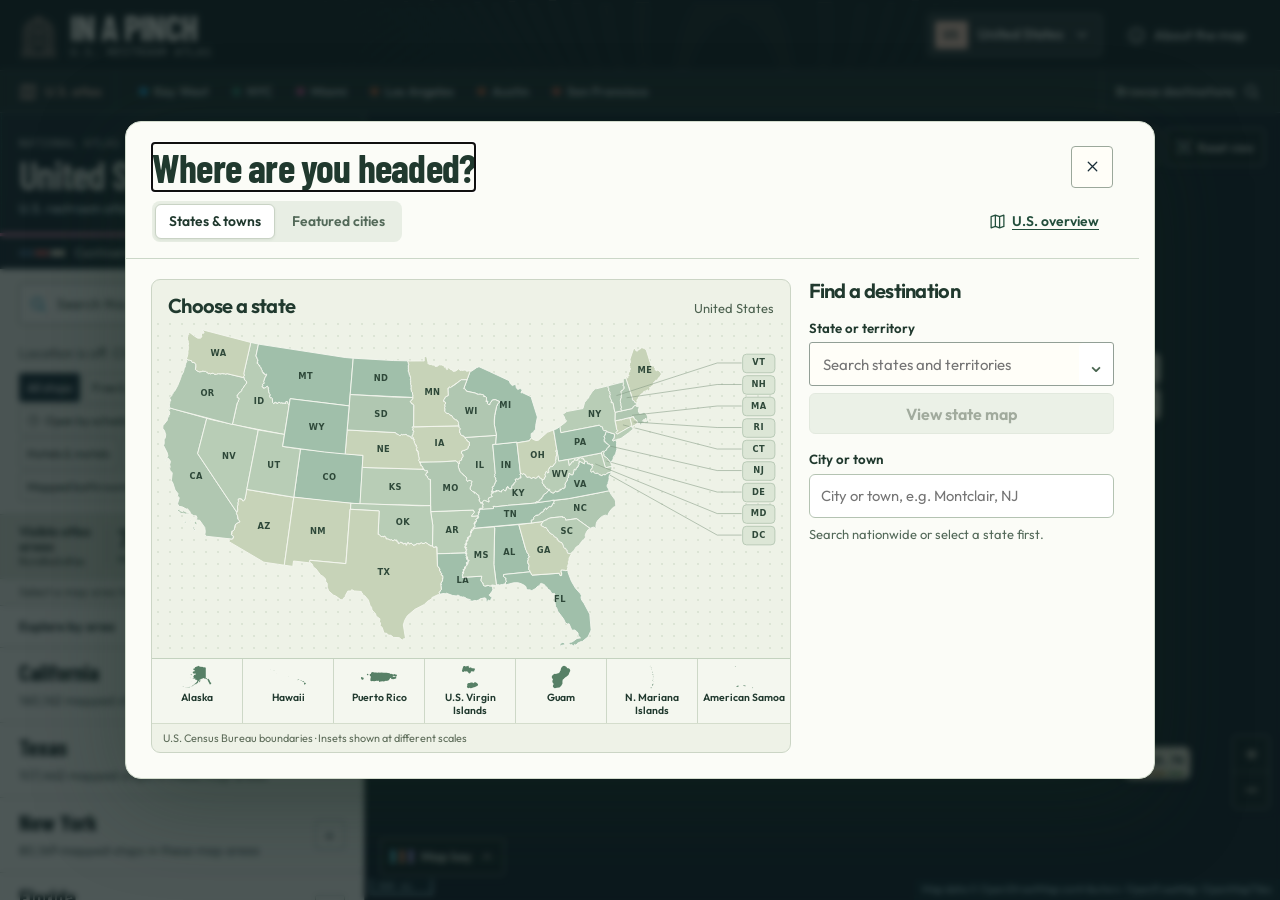
==== index.html @ 6b4fdc64 "ul" ====
<!doctype html>
<html lang="en">
<head>
  <meta charset="UTF-8">
  <meta name="viewport" content="width=device-width, initial-scale=1, viewport-fit=cover">
  <meta name="theme-color" content="#133f40">
  <meta name="description" content="Find restrooms, hotels, restaurants, bars, gas stations and travel-center showers across the U.S. Explore by location, city or state and check access before you go.">
  <title>IN A PINCH V5 · U.S. Restroom Atlas</title>
  <link rel="icon" href="data:image/svg+xml,%3Csvg xmlns='http://www.w3.org/2000/svg' viewBox='0 0 64 64'%3E%3Crect width='64' height='64' rx='18' fill='%23f45d48'/%3E%3Cpath d='M32 10a16 16 0 0 0-16 16c0 12 16 28 16 28s16-16 16-28a16 16 0 0 0-16-16Z' fill='white'/%3E%3Ccircle cx='32' cy='26' r='6' fill='%23f45d48'/%3E%3C/svg%3E">
  <link rel="preconnect" href="https://fonts.googleapis.com">
  <link rel="preconnect" href="https://fonts.gstatic.com" crossorigin>
  <link href="https://fonts.googleapis.com/css2?family=Barlow+Condensed:wght@400;500;600;700&family=Outfit:wght@400;500;600;700&family=Poiret+One&display=swap" rel="stylesheet">
  <link rel="stylesheet" href="assets/maplibre-gl.css">
  <link rel="stylesheet" href="assets/leaflet.css">
  <link rel="stylesheet" href="assets/MarkerCluster.css">
  <link rel="stylesheet" href="styles.css">
  <link rel="stylesheet" href="map-theme.css">
  <link rel="stylesheet" href="tropic-theme.css">
  <link rel="stylesheet" href="ocean.css">
  <link rel="stylesheet" href="city-theme.css">
  <link rel="stylesheet" href="place-detail.css">
  <link rel="stylesheet" href="destination-picker.css">
  <link rel="stylesheet" href="area-sidebar.css">
  <link rel="stylesheet" href="atlas-console.css">
  <link rel="stylesheet" href="facility-icons.css">
</head>
<body data-city="us" data-map-style="wireframe">
  <svg class="icon-library" xmlns="http://www.w3.org/2000/svg" aria-hidden="true">
    <symbol id="icon-search" viewBox="0 0 24 24"><circle cx="10.5" cy="10.5" r="6.5"/><path d="m16 16 4.5 4.5"/></symbol>
    <symbol id="icon-location" viewBox="0 0 24 24"><circle cx="12" cy="12" r="6.5"/><circle cx="12" cy="12" r="2"/><path d="M12 2v3M12 19v3M2 12h3M19 12h3"/></symbol>
    <symbol id="icon-pin" viewBox="0 0 24 24"><path d="M20 10c0 6-8 12-8 12S4 16 4 10a8 8 0 1 1 16 0Z"/><circle cx="12" cy="10" r="2.6"/></symbol>
    <symbol id="icon-bookmark" viewBox="0 0 24 24"><path d="M6 4h12v17l-6-4-6 4Z"/></symbol>
    <symbol id="icon-info" viewBox="0 0 24 24"><circle cx="12" cy="12" r="9"/><path d="M12 11v6M12 7h.01"/></symbol>
    <symbol id="icon-close" viewBox="0 0 24 24"><path d="m6 6 12 12M18 6 6 18"/></symbol>
    <symbol id="icon-map" viewBox="0 0 24 24"><path d="m3 5 6-2 6 2 6-2v16l-6 2-6-2-6 2ZM9 3v16M15 5v16"/></symbol>
    <symbol id="icon-list" viewBox="0 0 24 24"><path d="M9 6h12M9 12h12M9 18h12M3 6h1M3 12h1M3 18h1"/></symbol>
    <symbol id="icon-fit" viewBox="0 0 24 24"><path d="M8 3H3v5M16 3h5v5M21 16v5h-5M8 21H3v-5"/><rect x="8" y="8" width="8" height="8" rx="1"/></symbol>
    <symbol id="icon-check" viewBox="0 0 24 24"><path d="m5 12 4 4L19 6"/></symbol>
    <symbol id="icon-accessible" viewBox="0 0 24 24"><circle cx="12" cy="4" r="2"/><path d="m10 8 1 6h6l3 5M10 11a6 6 0 1 0 5 9M11 8h6"/></symbol>
    <symbol id="icon-clock" viewBox="0 0 24 24"><circle cx="12" cy="12" r="9"/><path d="M12 6v6l4 2"/></symbol>
  </svg>

  <div id="app" class="app" data-view="map">
    <header class="site-header">
      <a class="brand" href="index.html" data-national-overview aria-label="IN A PINCH home">
        <span class="brand-mark" aria-hidden="true">
          <svg viewBox="0 0 46 54" fill="none"><path d="M5 48V24a18 18 0 0 1 36 0v24M10 48V24a13 13 0 0 1 26 0v24M15 48V24a8 8 0 0 1 16 0v24M23 2v9M1 48h44M1 53h44" stroke="currentColor" stroke-width="1.5"/><circle cx="23" cy="24" r="3" fill="currentColor"/><path d="M23 30v13M19 35h8" stroke="currentColor" stroke-width="1.7"/></svg>
        </span>
        <span class="brand-type"><span class="brand-name">IN A PINCH</span><span class="brand-tagline">U.S. restroom atlas</span></span>
      </a>
      <div class="header-actions">
        <button id="city-picker-btn" class="destination city-picker-button" type="button" aria-haspopup="dialog"><span id="current-city-code">US</span><span id="current-city-name">United States</span><svg class="city-chevron" viewBox="0 0 20 20" fill="none" stroke="currentColor" stroke-width="1.7" aria-hidden="true"><path d="m5 7 5 5 5-5"/></svg></button>
        <span class="header-divider" aria-hidden="true"></span>
        <button id="about-btn" class="about-button" type="button" aria-label="About the map"><svg class="icon"><use href="#icon-info"/></svg><span>About the map</span></button>
      </div>
    </header>

    <nav class="city-strip" aria-label="Map destinations">
      <button class="nation-shortcut" data-national-overview type="button" title="Return to the nationwide map"><svg class="icon" aria-hidden="true"><use href="#icon-map"/></svg>U.S. atlas</button>
      <div id="city-shortcuts" class="city-shortcuts" aria-label="Featured city guides"></div>
      <button id="explore-cities-btn" type="button" aria-haspopup="dialog"><span>Browse destinations</span><svg class="icon" aria-hidden="true"><use href="#icon-search"/></svg></button>
    </nav>
    <main class="workspace">
      <section class="sidebar" aria-label="Find a bathroom">
        <div class="sidebar-top">
          <div class="intro area-intro">
            <div class="area-locator" id="area-locator" hidden aria-hidden="true">
              <svg viewBox="0 0 128 84" focusable="false"><path class="locator-grid" d="M0 21h128M0 42h128M0 63h128M32 0v84M64 0v84M96 0v84"/><path id="area-outline" d=""/><g id="locator-cross" hidden><circle r="5.8"/><circle r="2.5"/></g></svg>
            </div>
            <p id="area-level" class="eyebrow">National atlas</p>
            <h1 id="area-name">United States</h1>
            <p class="intro-copy" id="area-parent">U.S. restroom atlas</p>
            <small id="area-location-note" hidden></small>
          </div>
          <details class="area-design" id="area-design" hidden>
            <summary><span class="area-palette-chips" aria-hidden="true"><i></i><i></i><i></i></span><span id="area-treatment"></span><svg class="icon" aria-hidden="true"><use href="#icon-info"/></svg></summary>
            <div class="design-credit"><p id="area-design-basis"></p><a id="area-design-source" target="_blank" rel="noopener noreferrer" hidden></a></div>
          </details>
          <div class="finder-controls">
          <label class="search-box" for="search-input">
            <svg class="icon"><use href="#icon-search"/></svg>
            <input id="search-input" type="search" placeholder="Search this map area" autocomplete="off" aria-label="Search bathrooms by name, address, or area">
            <kbd aria-hidden="true">/</kbd>
          </label>
          <button id="locate-btn" class="locate-button" type="button"><svg class="icon"><use href="#icon-location"/></svg><span>Find near me</span><span class="locate-button-accent" aria-hidden="true">✦</span></button>
          <div id="location-status" class="location-status" role="status" aria-live="polite"></div>
          <div id="filters" class="filters" aria-label="Filter bathrooms">
            <button type="button" class="filter-chip active" data-filter="all" aria-pressed="true">All stops</button>
            <button type="button" class="filter-chip" data-filter="free" aria-pressed="false">Free &amp; public</button>
            <button type="button" class="filter-chip" data-filter="accessible" aria-pressed="false"><svg class="icon"><use href="#icon-accessible"/></svg>Accessible</button>
            <button type="button" class="filter-chip" data-filter="open" aria-pressed="false"><svg class="icon"><use href="#icon-clock"/></svg>Open by schedule</button>
            <button type="button" class="filter-chip" data-filter="purchase" aria-pressed="false">Bars &amp; restaurants</button>
            <button type="button" class="filter-chip" data-filter="lodging" aria-pressed="false" title="Hotels, motels, inns and resorts. Ask the front desk about lobby restroom access.">Hotels &amp; motels</button>
            <button type="button" class="filter-chip" data-filter="roadside" aria-pressed="false">Gas &amp; rest stops</button>
            <button type="button" class="filter-chip" data-filter="showers" aria-pressed="false" title="Stops with a documented shower facility">Showers</button>
            <button type="button" class="filter-chip" data-filter="confirmed" aria-pressed="false">Mapped bathrooms</button>
          </div>
          </div>
        </div>
        <section id="city-coverage" class="city-coverage atlas-area" aria-label="Coverage for this map area">
          <div class="area-counts" id="area-counts" role="group" aria-label="Unfiltered coverage for this map view">
            <div class="area-count-scope"><strong id="area-count-scope">In view</strong><span id="area-count-scope-note">All listings</span></div>
            <div class="area-count-item" title="Places with source evidence of a restroom"><strong id="area-count-wc">—</strong><span>Mapped bathrooms</span></div>
            <div class="area-count-item" title="Other mapped stops where restroom access is unconfirmed"><strong id="area-count-other">—</strong><span>Other stops</span></div>
          </div>
          <div class="area-update"><p id="area-status" role="status" aria-live="polite">Loading mapped stops…</p><button type="button" id="area-retry" hidden>Retry</button></div>
        </section>
        <div class="results-toolbar">
          <p id="result-count" aria-live="polite">Finding your next stop…</p>
          <div class="result-actions">
            <button id="saved-btn" class="icon-button saved-filter" type="button" aria-label="Show saved places" title="Saved places" aria-pressed="false"><svg class="icon"><use href="#icon-bookmark"/></svg></button>
            <label class="sort-control"><span class="sr-only">Sort bathrooms</span><select id="sort-select"><option value="recommended">Public first</option><option value="distance">Nearest first</option><option value="rating">Your highest rated</option><option value="name">Name A–Z</option></select></label>
          </div>
        </div>
        <div id="result-list" class="result-list" aria-label="Bathroom results"></div>
        <footer class="sidebar-footer"><svg class="icon"><use href="#icon-info"/></svg><span id="filter-note">Public facilities first. Tap a stop for access details.</span></footer>
      </section>

      <section class="map-region" aria-label="U.S. restroom map">
        <div id="map" aria-label="Interactive map of U.S. restroom stops"></div>
        <div class="map-topbar">
          <div class="map-caption"><svg class="icon" aria-hidden="true"><use href="#icon-pin"/></svg><span id="map-count">Loading atlas…</span></div>
          <div class="map-tools">
            <div class="map-style-switch" role="group" aria-label="Map appearance"><button type="button" data-map-style-option="wireframe" aria-pressed="true"><svg viewBox="0 0 20 20" fill="none" stroke="currentColor" stroke-width="1.2" aria-hidden="true"><path d="M2 4h16v12H2zM2 10h16M7 4v12m6-12v12M2 4l16 12M18 4 2 16"/></svg>Wireframe</button><button type="button" data-map-style-option="city" aria-pressed="false">Daylight</button></div>
            <button id="reset-map-btn" class="map-reset" type="button" title="Reset to the nationwide map or selected city guide"><svg class="icon"><use href="#icon-fit"/></svg><span>Reset view</span></button>
          </div>
        </div>
        <div id="map-status" class="map-error" role="status" hidden></div>
        <details class="map-legend map-key">
          <summary><span class="map-key-swatches" aria-hidden="true"><i></i><i></i><i></i></span>Map key<svg class="map-key-arrow" aria-hidden="true" viewBox="0 0 16 16" fill="none" stroke="currentColor" stroke-width="1.5"><path d="m3.5 10 4.5-4.5 4.5 4.5"/></svg></summary>
          <div class="map-key-panel" role="region" aria-label="Facility colors and access symbols" tabindex="0">
            <h2>Facilities</h2>
            <div id="facility-key-items" class="facility-key-items"></div>
            <p class="map-key-group-note">A number beside an icon counts stops in that group.</p>
            <h3>Access marks</h3>
            <div class="map-key-access"><span><b aria-hidden="true">✓</b>Free / public</span><span><b aria-hidden="true">$</b>Admission required</span><span><b aria-hidden="true">?</b>Check access</span></div>
          </div>
        </details>
        
      </section>

      <nav class="view-switch" aria-label="Map or list view"><button id="map-view-btn" class="active" type="button" aria-pressed="true"><svg class="icon"><use href="#icon-map"/></svg>Map</button><button id="list-view-btn" type="button" aria-pressed="false"><svg class="icon"><use href="#icon-list"/></svg>List</button></nav>

      <aside id="detail-panel" class="detail-panel" aria-label="Location details" hidden>
        <button id="detail-close" class="detail-close icon-button" type="button" aria-label="Close location details"><svg class="icon"><use href="#icon-close"/></svg></button>
        <div id="detail-content"></div>
      </aside>
    </main>
  </div>

  <dialog id="about-dialog" class="about-dialog" aria-labelledby="about-title">
    <button id="about-close" class="dialog-close icon-button" type="button" aria-label="Close about the map"><svg class="icon"><use href="#icon-close"/></svg></button>
    
    <h2 id="about-title">Good to know<br>before you go.</h2>
    <p class="about-lead">IN A PINCH maps restroom stops across the United States. Choose a state on the map, search for a town or open one of the 24 illustrated city guides.</p>
    <div class="about-grid">
      <section><h3>Reading the atlas</h3><p>Each facility type has a color and symbol. The Map key identifies them. Numbered groups show stops in a wider area. Zoom in to see individual places. Neighborhood searches load community-mapped restrooms, gas stations, rest areas, restaurants, bars and other places with possible bathroom access. Some areas have few mapped stops.</p></section>
      <section><h3>Checking access</h3><p>“Mapped bathrooms” shows places with restroom evidence. The Showers filter shows stops where a source documents a shower. Check opening hours and fees with the operator. At venues marked “Bathroom unconfirmed,” ask staff about access. Pins may point to a building or park entrance. Directions open in Google Maps.</p></section>
      <section><h3>At a hotel</h3><p>Ask the front desk about lobby restrooms. Private guest-room showers generally require a booking. Hotel cards distinguish dining listed by the operator, dining mapped within the hotel footprint, and places nearby.</p></section>
      <section><h3>Reading the hours</h3><p id="about-hours">“Open by schedule” uses the posted restroom hours in the facility’s time zone. Access and hours can change.</p></section>
      <section><h3>Finding nearby stops</h3><p>Allow location access to center on nearby stops. You can also pan or choose a destination. Your location centers the map. Saved stops stay in this browser.</p></section>
      <section><h3>Your ratings</h3><p>Rate a restroom you used, then sort by your highest-rated stops. Ratings stay in this browser on this device. You can change or clear them in the listing.</p></section>
    </div>
    <p class="about-data-note"><strong id="total-count"></strong> · Directory reference <span id="checked-date">November 2026</span>.</p>
    <div class="about-source-links"><a id="about-data-link" href="data/atlas-sources.json" target="_blank" rel="noopener">Nationwide map sources</a><a href="https://www.openstreetmap.org/fixthemap" target="_blank" rel="noopener">Report a map issue</a></div>
    <p class="about-signoff">when you gotta go, you gotta go<span>✦</span></p>
  </dialog>
  <dialog id="cities-dialog" class="cities-dialog dp-dialog" aria-labelledby="cities-title">
    <header class="dp-heading"><div><h2 id="cities-title" tabindex="-1">Where are you headed?</h2></div><button id="cities-close" class="icon-button" type="button" aria-label="Close destination selector"><svg class="icon" aria-hidden="true"><use href="#icon-close"/></svg></button></header>
    <div class="dp-toolbar"><div class="dp-tabs" role="tablist" aria-label="Browse destinations">
      <button id="dp-atlas-tab" role="tab" type="button" aria-selected="true" aria-controls="dp-atlas-panel">States &amp; towns</button>
      <button id="dp-guides-tab" role="tab" type="button" aria-selected="false" aria-controls="dp-guides-panel" tabindex="-1">Featured cities</button>
    </div><button class="dp-national" data-national-overview type="button"><svg class="icon" aria-hidden="true"><use href="#icon-map"/></svg> U.S. overview</button></div>
    <section id="dp-atlas-panel" class="dp-atlas-panel" role="tabpanel" aria-labelledby="dp-atlas-tab">
      <div class="dp-map-panel"><div class="dp-map-heading"><h3>Choose a state</h3><span id="dp-map-status">United States</span></div>
        <div id="dp-state-map"></div>
        <p class="dp-map-credit">U.S. Census Bureau boundaries · Insets shown at different scales</p>
      </div>
      <div class="dp-search-panel">
        <h3>Find a destination</h3>
        <label class="dp-label" for="state-jump">State or territory</label>
        <div class="dp-state-combo"><input id="state-jump" type="search" role="combobox" aria-controls="dp-state-options" aria-expanded="false" aria-autocomplete="list" placeholder="Search states and territories" autocomplete="off">
          <button type="button" id="dp-state-toggle" aria-label="Show all states and territories" aria-controls="dp-state-options" tabindex="-1"><span aria-hidden="true">⌄</span></button>
          <div id="dp-state-options" role="listbox" aria-label="States and territories" hidden></div>
        </div>
        <button class="dp-open-state" id="dp-open-state" type="button" disabled>View state map</button>
        <label class="dp-label" for="dp-place-query">City or town</label>
        <input type="search" id="dp-place-query" placeholder="City or town, e.g. Montclair, NJ" autocomplete="off">
        <p id="dp-place-status" class="dp-status" role="status"></p>
        <div id="dp-place-results" class="dp-place-results"></div>
      </div>
    </section>
    <section id="dp-guides-panel" role="tabpanel" aria-labelledby="dp-guides-tab" hidden>
      <div class="city-discovery-controls"><label class="city-search-box"><svg class="icon" aria-hidden="true"><use href="#icon-search"/></svg><input id="city-search" type="search" placeholder="Search featured cities" aria-label="Search featured cities" autocomplete="off"></label><label class="city-region-label"><span class="sr-only">Filter featured cities by region</span><select id="city-region"></select></label></div>
      <div class="city-picker-caption"><span id="city-search-count" role="status" aria-live="polite">Featured city guides</span></div>
      <div id="city-grid" class="city-grid"></div>
    </section>
    <p id="dp-error" class="dp-status" role="status" hidden></p>
  </dialog>
  <div id="toast" class="toast" role="status" aria-live="polite" hidden></div>
  <noscript><div class="noscript">Please enable JavaScript to explore the U.S. restroom atlas.</div></noscript>
  <script src="assets/leaflet.js"></script>
  <script src="assets/leaflet.markercluster.js"></script>
  <script src="assets/maplibre-gl.js"></script>
  <script src="assets/leaflet-maplibre-gl.js"></script>
  <script type="module" src="app.js"></script>
</body>
</html>
---- assets/maplibre-gl.css ----
.maplibregl-map{font:12px/20px Helvetica Neue,Arial,Helvetica,sans-serif;overflow:hidden;position:relative;-webkit-tap-highlight-color:rgb(0 0 0/0)}.maplibregl-canvas{left:0;position:absolute;top:0}.maplibregl-map:fullscreen{height:100%;width:100%}.maplibregl-ctrl-group button.maplibregl-ctrl-compass{touch-action:none}.maplibregl-canvas-container.maplibregl-interactive,.maplibregl-ctrl-group button.maplibregl-ctrl-compass{cursor:grab;-webkit-user-select:none;-moz-user-select:none;user-select:none}.maplibregl-canvas-container.maplibregl-interactive.maplibregl-track-pointer{cursor:pointer}.maplibregl-canvas-container.maplibregl-interactive:active,.maplibregl-ctrl-group button.maplibregl-ctrl-compass:active{cursor:grabbing}.maplibregl-canvas-container.maplibregl-touch-zoom-rotate,.maplibregl-canvas-container.maplibregl-touch-zoom-rotate .maplibregl-canvas{touch-action:pan-x pan-y}.maplibregl-canvas-container.maplibregl-touch-drag-pan,.maplibregl-canvas-container.maplibregl-touch-drag-pan .maplibregl-canvas{touch-action:pinch-zoom}.maplibregl-canvas-container.maplibregl-touch-zoom-rotate.maplibregl-touch-drag-pan,.maplibregl-canvas-container.maplibregl-touch-zoom-rotate.maplibregl-touch-drag-pan .maplibregl-canvas{touch-action:none}.maplibregl-canvas-container.maplibregl-touch-drag-pan.maplibregl-cooperative-gestures,.maplibregl-canvas-container.maplibregl-touch-drag-pan.maplibregl-cooperative-gestures .maplibregl-canvas{touch-action:pan-x pan-y}.maplibregl-ctrl-bottom-left,.maplibregl-ctrl-bottom-right,.maplibregl-ctrl-top-left,.maplibregl-ctrl-top-right{pointer-events:none;position:absolute;z-index:2}.maplibregl-ctrl-top-left{left:0;top:0}.maplibregl-ctrl-top-right{right:0;top:0}.maplibregl-ctrl-bottom-left{bottom:0;left:0}.maplibregl-ctrl-bottom-right{bottom:0;right:0}.maplibregl-ctrl{clear:both;pointer-events:auto;transform:translate(0)}.maplibregl-ctrl-top-left .maplibregl-ctrl{float:left;margin:10px 0 0 10px}.maplibregl-ctrl-top-right .maplibregl-ctrl{float:right;margin:10px 10px 0 0}.maplibregl-ctrl-bottom-left .maplibregl-ctrl{float:left;margin:0 0 10px 10px}.maplibregl-ctrl-bottom-right .maplibregl-ctrl{float:right;margin:0 10px 10px 0}.maplibregl-ctrl-group{background:#fff;border-radius:4px}.maplibregl-ctrl-group:not(:empty){box-shadow:0 0 0 2px rgba(0,0,0,.1)}@media (forced-colors:active){.maplibregl-ctrl-group:not(:empty){box-shadow:0 0 0 2px ButtonText}}.maplibregl-ctrl-group button{background-color:transparent;border:0;box-sizing:border-box;cursor:pointer;display:block;height:29px;outline:none;padding:0;width:29px}.maplibregl-ctrl-group button+button{border-top:1px solid #ddd}.maplibregl-ctrl button .maplibregl-ctrl-icon{background-position:50%;background-repeat:no-repeat;display:block;height:100%;width:100%}@media (forced-colors:active){.maplibregl-ctrl-icon{background-color:transparent}.maplibregl-ctrl-group button+button{border-top:1px solid ButtonText}}.maplibregl-ctrl button::-moz-focus-inner{border:0;padding:0}.maplibregl-ctrl-attrib-button:focus,.maplibregl-ctrl-group button:focus{box-shadow:0 0 2px 2px #0096ff}.maplibregl-ctrl button:disabled{cursor:not-allowed}.maplibregl-ctrl button:disabled .maplibregl-ctrl-icon{opacity:.25}@media (hover:hover){.maplibregl-ctrl button:not(:disabled):hover{background-color:rgb(0 0 0/5%)}}.maplibregl-ctrl button:not(:disabled):active{background-color:rgb(0 0 0/5%)}.maplibregl-ctrl-group button:focus:focus-visible{box-shadow:0 0 2px 2px #0096ff}.maplibregl-ctrl-group button:focus:not(:focus-visible){box-shadow:none}.maplibregl-ctrl-group button:focus:first-child{border-radius:4px 4px 0 0}.maplibregl-ctrl-group button:focus:last-child{border-radius:0 0 4px 4px}.maplibregl-ctrl-group button:focus:only-child{border-radius:inherit}.maplibregl-ctrl button.maplibregl-ctrl-zoom-out .maplibregl-ctrl-icon{background-image:url("data:image/svg+xml;charset=utf-8,%3Csvg xmlns='http://www.w3.org/2000/svg' width='29' height='29' fill='%23333' viewBox='0 0 29 29'%3E%3Cpath d='M10 13c-.75 0-1.5.75-1.5 1.5S9.25 16 10 16h9c.75 0 1.5-.75 1.5-1.5S19.75 13 19 13z'/%3E%3C/svg%3E")}.maplibregl-ctrl button.maplibregl-ctrl-zoom-in .maplibregl-ctrl-icon{background-image:url("data:image/svg+xml;charset=utf-8,%3Csvg xmlns='http://www.w3.org/2000/svg' width='29' height='29' fill='%23333' viewBox='0 0 29 29'%3E%3Cpath d='M14.5 8.5c-.75 0-1.5.75-1.5 1.5v3h-3c-.75 0-1.5.75-1.5 1.5S9.25 16 10 16h3v3c0 .75.75 1.5 1.5 1.5S16 19.75 16 19v-3h3c.75 0 1.5-.75 1.5-1.5S19.75 13 19 13h-3v-3c0-.75-.75-1.5-1.5-1.5'/%3E%3C/svg%3E")}@media (forced-colors:active){.maplibregl-ctrl button.maplibregl-ctrl-zoom-out .maplibregl-ctrl-icon{background-image:url("data:image/svg+xml;charset=utf-8,%3Csvg xmlns='http://www.w3.org/2000/svg' width='29' height='29' fill='%23fff' viewBox='0 0 29 29'%3E%3Cpath d='M10 13c-.75 0-1.5.75-1.5 1.5S9.25 16 10 16h9c.75 0 1.5-.75 1.5-1.5S19.75 13 19 13z'/%3E%3C/svg%3E")}.maplibregl-ctrl button.maplibregl-ctrl-zoom-in .maplibregl-ctrl-icon{background-image:url("data:image/svg+xml;charset=utf-8,%3Csvg xmlns='http://www.w3.org/2000/svg' width='29' height='29' fill='%23fff' viewBox='0 0 29 29'%3E%3Cpath d='M14.5 8.5c-.75 0-1.5.75-1.5 1.5v3h-3c-.75 0-1.5.75-1.5 1.5S9.25 16 10 16h3v3c0 .75.75 1.5 1.5 1.5S16 19.75 16 19v-3h3c.75 0 1.5-.75 1.5-1.5S19.75 13 19 13h-3v-3c0-.75-.75-1.5-1.5-1.5'/%3E%3C/svg%3E")}}@media (forced-colors:active) and (prefers-color-scheme:light){.maplibregl-ctrl button.maplibregl-ctrl-zoom-out .maplibregl-ctrl-icon{background-image:url("data:image/svg+xml;charset=utf-8,%3Csvg xmlns='http://www.w3.org/2000/svg' width='29' height='29' viewBox='0 0 29 29'%3E%3Cpath d='M10 13c-.75 0-1.5.75-1.5 1.5S9.25 16 10 16h9c.75 0 1.5-.75 1.5-1.5S19.75 13 19 13z'/%3E%3C/svg%3E")}.maplibregl-ctrl button.maplibregl-ctrl-zoom-in .maplibregl-ctrl-icon{background-image:url("data:image/svg+xml;charset=utf-8,%3Csvg xmlns='http://www.w3.org/2000/svg' width='29' height='29' viewBox='0 0 29 29'%3E%3Cpath d='M14.5 8.5c-.75 0-1.5.75-1.5 1.5v3h-3c-.75 0-1.5.75-1.5 1.5S9.25 16 10 16h3v3c0 .75.75 1.5 1.5 1.5S16 19.75 16 19v-3h3c.75 0 1.5-.75 1.5-1.5S19.75 13 19 13h-3v-3c0-.75-.75-1.5-1.5-1.5'/%3E%3C/svg%3E")}}.maplibregl-ctrl button.maplibregl-ctrl-fullscreen .maplibregl-ctrl-icon{background-image:url("data:image/svg+xml;charset=utf-8,%3Csvg xmlns='http://www.w3.org/2000/svg' width='29' height='29' fill='%23333' viewBox='0 0 29 29'%3E%3Cpath d='M24 16v5.5c0 1.75-.75 2.5-2.5 2.5H16v-1l3-1.5-4-5.5 1-1 5.5 4 1.5-3zM6 16l1.5 3 5.5-4 1 1-4 5.5 3 1.5v1H7.5C5.75 24 5 23.25 5 21.5V16zm7-11v1l-3 1.5 4 5.5-1 1-5.5-4L6 13H5V7.5C5 5.75 5.75 5 7.5 5zm11 2.5c0-1.75-.75-2.5-2.5-2.5H16v1l3 1.5-4 5.5 1 1 5.5-4 1.5 3h1z'/%3E%3C/svg%3E")}.maplibregl-ctrl button.maplibregl-ctrl-shrink .maplibregl-ctrl-icon{background-image:url("data:image/svg+xml;charset=utf-8,%3Csvg xmlns='http://www.w3.org/2000/svg' width='29' height='29' viewBox='0 0 29 29'%3E%3Cpath d='M18.5 16c-1.75 0-2.5.75-2.5 2.5V24h1l1.5-3 5.5 4 1-1-4-5.5 3-1.5v-1zM13 18.5c0-1.75-.75-2.5-2.5-2.5H5v1l3 1.5L4 24l1 1 5.5-4 1.5 3h1zm3-8c0 1.75.75 2.5 2.5 2.5H24v-1l-3-1.5L25 5l-1-1-5.5 4L17 5h-1zM10.5 13c1.75 0 2.5-.75 2.5-2.5V5h-1l-1.5 3L5 4 4 5l4 5.5L5 12v1z'/%3E%3C/svg%3E")}@media (forced-colors:active){.maplibregl-ctrl button.maplibregl-ctrl-fullscreen .maplibregl-ctrl-icon{background-image:url("data:image/svg+xml;charset=utf-8,%3Csvg xmlns='http://www.w3.org/2000/svg' width='29' height='29' fill='%23fff' viewBox='0 0 29 29'%3E%3Cpath d='M24 16v5.5c0 1.75-.75 2.5-2.5 2.5H16v-1l3-1.5-4-5.5 1-1 5.5 4 1.5-3zM6 16l1.5 3 5.5-4 1 1-4 5.5 3 1.5v1H7.5C5.75 24 5 23.25 5 21.5V16zm7-11v1l-3 1.5 4 5.5-1 1-5.5-4L6 13H5V7.5C5 5.75 5.75 5 7.5 5zm11 2.5c0-1.75-.75-2.5-2.5-2.5H16v1l3 1.5-4 5.5 1 1 5.5-4 1.5 3h1z'/%3E%3C/svg%3E")}.maplibregl-ctrl button.maplibregl-ctrl-shrink .maplibregl-ctrl-icon{background-image:url("data:image/svg+xml;charset=utf-8,%3Csvg xmlns='http://www.w3.org/2000/svg' width='29' height='29' fill='%23fff' viewBox='0 0 29 29'%3E%3Cpath d='M18.5 16c-1.75 0-2.5.75-2.5 2.5V24h1l1.5-3 5.5 4 1-1-4-5.5 3-1.5v-1zM13 18.5c0-1.75-.75-2.5-2.5-2.5H5v1l3 1.5L4 24l1 1 5.5-4 1.5 3h1zm3-8c0 1.75.75 2.5 2.5 2.5H24v-1l-3-1.5L25 5l-1-1-5.5 4L17 5h-1zM10.5 13c1.75 0 2.5-.75 2.5-2.5V5h-1l-1.5 3L5 4 4 5l4 5.5L5 12v1z'/%3E%3C/svg%3E")}}@media (forced-colors:active) and (prefers-color-scheme:light){.maplibregl-ctrl button.maplibregl-ctrl-fullscreen .maplibregl-ctrl-icon{background-image:url("data:image/svg+xml;charset=utf-8,%3Csvg xmlns='http://www.w3.org/2000/svg' width='29' height='29' viewBox='0 0 29 29'%3E%3Cpath d='M24 16v5.5c0 1.75-.75 2.5-2.5 2.5H16v-1l3-1.5-4-5.5 1-1 5.5 4 1.5-3zM6 16l1.5 3 5.5-4 1 1-4 5.5 3 1.5v1H7.5C5.75 24 5 23.25 5 21.5V16zm7-11v1l-3 1.5 4 5.5-1 1-5.5-4L6 13H5V7.5C5 5.75 5.75 5 7.5 5zm11 2.5c0-1.75-.75-2.5-2.5-2.5H16v1l3 1.5-4 5.5 1 1 5.5-4 1.5 3h1z'/%3E%3C/svg%3E")}.maplibregl-ctrl button.maplibregl-ctrl-shrink .maplibregl-ctrl-icon{background-image:url("data:image/svg+xml;charset=utf-8,%3Csvg xmlns='http://www.w3.org/2000/svg' width='29' height='29' viewBox='0 0 29 29'%3E%3Cpath d='M18.5 16c-1.75 0-2.5.75-2.5 2.5V24h1l1.5-3 5.5 4 1-1-4-5.5 3-1.5v-1zM13 18.5c0-1.75-.75-2.5-2.5-2.5H5v1l3 1.5L4 24l1 1 5.5-4 1.5 3h1zm3-8c0 1.75.75 2.5 2.5 2.5H24v-1l-3-1.5L25 5l-1-1-5.5 4L17 5h-1zM10.5 13c1.75 0 2.5-.75 2.5-2.5V5h-1l-1.5 3L5 4 4 5l4 5.5L5 12v1z'/%3E%3C/svg%3E")}}.maplibregl-ctrl button.maplibregl-ctrl-compass .maplibregl-ctrl-icon{background-image:url("data:image/svg+xml;charset=utf-8,%3Csvg xmlns='http://www.w3.org/2000/svg' width='29' height='29' fill='%23333' viewBox='0 0 29 29'%3E%3Cpath d='m10.5 14 4-8 4 8z'/%3E%3Cpath fill='%23ccc' d='m10.5 16 4 8 4-8z'/%3E%3C/svg%3E")}@media (forced-colors:active){.maplibregl-ctrl button.maplibregl-ctrl-compass .maplibregl-ctrl-icon{background-image:url("data:image/svg+xml;charset=utf-8,%3Csvg xmlns='http://www.w3.org/2000/svg' width='29' height='29' fill='%23fff' viewBox='0 0 29 29'%3E%3Cpath d='m10.5 14 4-8 4 8z'/%3E%3Cpath fill='%23ccc' d='m10.5 16 4 8 4-8z'/%3E%3C/svg%3E")}}@media (forced-colors:active) and (prefers-color-scheme:light){.maplibregl-ctrl button.maplibregl-ctrl-compass .maplibregl-ctrl-icon{background-image:url("data:image/svg+xml;charset=utf-8,%3Csvg xmlns='http://www.w3.org/2000/svg' width='29' height='29' viewBox='0 0 29 29'%3E%3Cpath d='m10.5 14 4-8 4 8z'/%3E%3Cpath fill='%23ccc' d='m10.5 16 4 8 4-8z'/%3E%3C/svg%3E")}}.maplibregl-ctrl button.maplibregl-ctrl-globe .maplibregl-ctrl-icon{background-image:url("data:image/svg+xml;charset=utf-8,%3Csvg xmlns='http://www.w3.org/2000/svg' width='22' height='22' fill='none' stroke='%23333' viewBox='0 0 22 22'%3E%3Ccircle cx='11' cy='11' r='8.5'/%3E%3Cpath d='M17.5 11c0 4.819-3.02 8.5-6.5 8.5S4.5 15.819 4.5 11 7.52 2.5 11 2.5s6.5 3.681 6.5 8.5Z'/%3E%3Cpath d='M13.5 11c0 2.447-.331 4.64-.853 6.206-.262.785-.562 1.384-.872 1.777-.314.399-.58.517-.775.517s-.461-.118-.775-.517c-.31-.393-.61-.992-.872-1.777C8.831 15.64 8.5 13.446 8.5 11s.331-4.64.853-6.206c.262-.785.562-1.384.872-1.777.314-.399.58-.517.775-.517s.461.118.775.517c.31.393.61.992.872 1.777.522 1.565.853 3.76.853 6.206Z'/%3E%3Cpath d='M11 7.5c-1.909 0-3.622-.166-4.845-.428-.616-.132-1.08-.283-1.379-.434a1.3 1.3 0 0 1-.224-.138q.07-.058.224-.138c.299-.151.763-.302 1.379-.434C7.378 5.666 9.091 5.5 11 5.5s3.622.166 4.845.428c.616.132 1.08.283 1.379.434.105.053.177.1.224.138q-.07.058-.224.138c-.299.151-.763.302-1.379.434-1.223.262-2.936.428-4.845.428ZM4.486 6.436ZM11 16.5c-1.909 0-3.622-.166-4.845-.428-.616-.132-1.08-.283-1.379-.434a1.3 1.3 0 0 1-.224-.138 1.3 1.3 0 0 1 .224-.138c.299-.151.763-.302 1.379-.434C7.378 14.666 9.091 14.5 11 14.5s3.622.166 4.845.428c.616.132 1.08.283 1.379.434.105.053.177.1.224.138a1.3 1.3 0 0 1-.224.138c-.299.151-.763.302-1.379.434-1.223.262-2.936.428-4.845.428Zm-6.514-1.064ZM11 12.5c-2.46 0-4.672-.222-6.255-.574-.796-.177-1.406-.38-1.805-.59a1.5 1.5 0 0 1-.39-.272.3.3 0 0 1-.047-.064.3.3 0 0 1 .048-.064c.066-.073.189-.167.389-.272.399-.21 1.009-.413 1.805-.59C6.328 9.722 8.54 9.5 11 9.5s4.672.222 6.256.574c.795.177 1.405.38 1.804.59.2.105.323.2.39.272a.3.3 0 0 1 .047.064.3.3 0 0 1-.048.064 1.4 1.4 0 0 1-.389.272c-.399.21-1.009.413-1.804.59-1.584.352-3.796.574-6.256.574Zm-8.501-1.51v.002zm0 .018v.002zm17.002.002v-.002zm0-.018v-.002z'/%3E%3C/svg%3E")}.maplibregl-ctrl button.maplibregl-ctrl-globe-enabled .maplibregl-ctrl-icon{background-image:url("data:image/svg+xml;charset=utf-8,%3Csvg xmlns='http://www.w3.org/2000/svg' width='22' height='22' fill='none' stroke='%2333b5e5' viewBox='0 0 22 22'%3E%3Ccircle cx='11' cy='11' r='8.5'/%3E%3Cpath d='M17.5 11c0 4.819-3.02 8.5-6.5 8.5S4.5 15.819 4.5 11 7.52 2.5 11 2.5s6.5 3.681 6.5 8.5Z'/%3E%3Cpath d='M13.5 11c0 2.447-.331 4.64-.853 6.206-.262.785-.562 1.384-.872 1.777-.314.399-.58.517-.775.517s-.461-.118-.775-.517c-.31-.393-.61-.992-.872-1.777C8.831 15.64 8.5 13.446 8.5 11s.331-4.64.853-6.206c.262-.785.562-1.384.872-1.777.314-.399.58-.517.775-.517s.461.118.775.517c.31.393.61.992.872 1.777.522 1.565.853 3.76.853 6.206Z'/%3E%3Cpath d='M11 7.5c-1.909 0-3.622-.166-4.845-.428-.616-.132-1.08-.283-1.379-.434a1.3 1.3 0 0 1-.224-.138q.07-.058.224-.138c.299-.151.763-.302 1.379-.434C7.378 5.666 9.091 5.5 11 5.5s3.622.166 4.845.428c.616.132 1.08.283 1.379.434.105.053.177.1.224.138q-.07.058-.224.138c-.299.151-.763.302-1.379.434-1.223.262-2.936.428-4.845.428ZM4.486 6.436ZM11 16.5c-1.909 0-3.622-.166-4.845-.428-.616-.132-1.08-.283-1.379-.434a1.3 1.3 0 0 1-.224-.138 1.3 1.3 0 0 1 .224-.138c.299-.151.763-.302 1.379-.434C7.378 14.666 9.091 14.5 11 14.5s3.622.166 4.845.428c.616.132 1.08.283 1.379.434.105.053.177.1.224.138a1.3 1.3 0 0 1-.224.138c-.299.151-.763.302-1.379.434-1.223.262-2.936.428-4.845.428Zm-6.514-1.064ZM11 12.5c-2.46 0-4.672-.222-6.255-.574-.796-.177-1.406-.38-1.805-.59a1.5 1.5 0 0 1-.39-.272.3.3 0 0 1-.047-.064.3.3 0 0 1 .048-.064c.066-.073.189-.167.389-.272.399-.21 1.009-.413 1.805-.59C6.328 9.722 8.54 9.5 11 9.5s4.672.222 6.256.574c.795.177 1.405.38 1.804.59.2.105.323.2.39.272a.3.3 0 0 1 .047.064.3.3 0 0 1-.048.064 1.4 1.4 0 0 1-.389.272c-.399.21-1.009.413-1.804.59-1.584.352-3.796.574-6.256.574Zm-8.501-1.51v.002zm0 .018v.002zm17.002.002v-.002zm0-.018v-.002z'/%3E%3C/svg%3E")}.maplibregl-ctrl button.maplibregl-ctrl-terrain .maplibregl-ctrl-icon{background-image:url("data:image/svg+xml;charset=utf-8,%3Csvg xmlns='http://www.w3.org/2000/svg' width='22' height='22' fill='%23333' viewBox='0 0 22 22'%3E%3Cpath d='m1.754 13.406 4.453-4.851 3.09 3.09 3.281 3.277.969-.969-3.309-3.312 3.844-4.121 6.148 6.886h1.082v-.855l-7.207-8.07-4.84 5.187L6.169 6.57l-5.48 5.965v.871ZM.688 16.844h20.625v1.375H.688Zm0 0'/%3E%3C/svg%3E")}.maplibregl-ctrl button.maplibregl-ctrl-terrain-enabled .maplibregl-ctrl-icon{background-image:url("data:image/svg+xml;charset=utf-8,%3Csvg xmlns='http://www.w3.org/2000/svg' width='22' height='22' fill='%2333b5e5' viewBox='0 0 22 22'%3E%3Cpath d='m1.754 13.406 4.453-4.851 3.09 3.09 3.281 3.277.969-.969-3.309-3.312 3.844-4.121 6.148 6.886h1.082v-.855l-7.207-8.07-4.84 5.187L6.169 6.57l-5.48 5.965v.871ZM.688 16.844h20.625v1.375H.688Zm0 0'/%3E%3C/svg%3E")}.maplibregl-ctrl button.maplibregl-ctrl-geolocate .maplibregl-ctrl-icon{background-image:url("data:image/svg+xml;charset=utf-8,%3Csvg xmlns='http://www.w3.org/2000/svg' width='29' height='29' fill='%23333' viewBox='0 0 20 20'%3E%3Cpath d='M10 4C9 4 9 5 9 5v.1A5 5 0 0 0 5.1 9H5s-1 0-1 1 1 1 1 1h.1A5 5 0 0 0 9 14.9v.1s0 1 1 1 1-1 1-1v-.1a5 5 0 0 0 3.9-3.9h.1s1 0 1-1-1-1-1-1h-.1A5 5 0 0 0 11 5.1V5s0-1-1-1m0 2.5a3.5 3.5 0 1 1 0 7 3.5 3.5 0 1 1 0-7'/%3E%3Ccircle cx='10' cy='10' r='2'/%3E%3C/svg%3E")}.maplibregl-ctrl button.maplibregl-ctrl-geolocate:disabled .maplibregl-ctrl-icon{background-image:url("data:image/svg+xml;charset=utf-8,%3Csvg xmlns='http://www.w3.org/2000/svg' width='29' height='29' fill='%23aaa' viewBox='0 0 20 20'%3E%3Cpath d='M10 4C9 4 9 5 9 5v.1A5 5 0 0 0 5.1 9H5s-1 0-1 1 1 1 1 1h.1A5 5 0 0 0 9 14.9v.1s0 1 1 1 1-1 1-1v-.1a5 5 0 0 0 3.9-3.9h.1s1 0 1-1-1-1-1-1h-.1A5 5 0 0 0 11 5.1V5s0-1-1-1m0 2.5a3.5 3.5 0 1 1 0 7 3.5 3.5 0 1 1 0-7'/%3E%3Ccircle cx='10' cy='10' r='2'/%3E%3Cpath fill='red' d='m14 5 1 1-9 9-1-1z'/%3E%3C/svg%3E")}.maplibregl-ctrl button.maplibregl-ctrl-geolocate.maplibregl-ctrl-geolocate-active .maplibregl-ctrl-icon{background-image:url("data:image/svg+xml;charset=utf-8,%3Csvg xmlns='http://www.w3.org/2000/svg' width='29' height='29' fill='%2333b5e5' viewBox='0 0 20 20'%3E%3Cpath d='M10 4C9 4 9 5 9 5v.1A5 5 0 0 0 5.1 9H5s-1 0-1 1 1 1 1 1h.1A5 5 0 0 0 9 14.9v.1s0 1 1 1 1-1 1-1v-.1a5 5 0 0 0 3.9-3.9h.1s1 0 1-1-1-1-1-1h-.1A5 5 0 0 0 11 5.1V5s0-1-1-1m0 2.5a3.5 3.5 0 1 1 0 7 3.5 3.5 0 1 1 0-7'/%3E%3Ccircle cx='10' cy='10' r='2'/%3E%3C/svg%3E")}.maplibregl-ctrl button.maplibregl-ctrl-geolocate.maplibregl-ctrl-geolocate-active-error .maplibregl-ctrl-icon{background-image:url("data:image/svg+xml;charset=utf-8,%3Csvg xmlns='http://www.w3.org/2000/svg' width='29' height='29' fill='%23e58978' viewBox='0 0 20 20'%3E%3Cpath d='M10 4C9 4 9 5 9 5v.1A5 5 0 0 0 5.1 9H5s-1 0-1 1 1 1 1 1h.1A5 5 0 0 0 9 14.9v.1s0 1 1 1 1-1 1-1v-.1a5 5 0 0 0 3.9-3.9h.1s1 0 1-1-1-1-1-1h-.1A5 5 0 0 0 11 5.1V5s0-1-1-1m0 2.5a3.5 3.5 0 1 1 0 7 3.5 3.5 0 1 1 0-7'/%3E%3Ccircle cx='10' cy='10' r='2'/%3E%3C/svg%3E")}.maplibregl-ctrl button.maplibregl-ctrl-geolocate.maplibregl-ctrl-geolocate-background .maplibregl-ctrl-icon{background-image:url("data:image/svg+xml;charset=utf-8,%3Csvg xmlns='http://www.w3.org/2000/svg' width='29' height='29' fill='%2333b5e5' viewBox='0 0 20 20'%3E%3Cpath d='M10 4C9 4 9 5 9 5v.1A5 5 0 0 0 5.1 9H5s-1 0-1 1 1 1 1 1h.1A5 5 0 0 0 9 14.9v.1s0 1 1 1 1-1 1-1v-.1a5 5 0 0 0 3.9-3.9h.1s1 0 1-1-1-1-1-1h-.1A5 5 0 0 0 11 5.1V5s0-1-1-1m0 2.5a3.5 3.5 0 1 1 0 7 3.5 3.5 0 1 1 0-7'/%3E%3C/svg%3E")}.maplibregl-ctrl button.maplibregl-ctrl-geolocate.maplibregl-ctrl-geolocate-background-error .maplibregl-ctrl-icon{background-image:url("data:image/svg+xml;charset=utf-8,%3Csvg xmlns='http://www.w3.org/2000/svg' width='29' height='29' fill='%23e54e33' viewBox='0 0 20 20'%3E%3Cpath d='M10 4C9 4 9 5 9 5v.1A5 5 0 0 0 5.1 9H5s-1 0-1 1 1 1 1 1h.1A5 5 0 0 0 9 14.9v.1s0 1 1 1 1-1 1-1v-.1a5 5 0 0 0 3.9-3.9h.1s1 0 1-1-1-1-1-1h-.1A5 5 0 0 0 11 5.1V5s0-1-1-1m0 2.5a3.5 3.5 0 1 1 0 7 3.5 3.5 0 1 1 0-7'/%3E%3C/svg%3E")}.maplibregl-ctrl button.maplibregl-ctrl-geolocate.maplibregl-ctrl-geolocate-waiting .maplibregl-ctrl-icon{animation:maplibregl-spin 2s linear infinite}@media (forced-colors:active){.maplibregl-ctrl button.maplibregl-ctrl-geolocate .maplibregl-ctrl-icon{background-image:url("data:image/svg+xml;charset=utf-8,%3Csvg xmlns='http://www.w3.org/2000/svg' width='29' height='29' fill='%23fff' viewBox='0 0 20 20'%3E%3Cpath d='M10 4C9 4 9 5 9 5v.1A5 5 0 0 0 5.1 9H5s-1 0-1 1 1 1 1 1h.1A5 5 0 0 0 9 14.9v.1s0 1 1 1 1-1 1-1v-.1a5 5 0 0 0 3.9-3.9h.1s1 0 1-1-1-1-1-1h-.1A5 5 0 0 0 11 5.1V5s0-1-1-1m0 2.5a3.5 3.5 0 1 1 0 7 3.5 3.5 0 1 1 0-7'/%3E%3Ccircle cx='10' cy='10' r='2'/%3E%3C/svg%3E")}.maplibregl-ctrl button.maplibregl-ctrl-geolocate:disabled .maplibregl-ctrl-icon{background-image:url("data:image/svg+xml;charset=utf-8,%3Csvg xmlns='http://www.w3.org/2000/svg' width='29' height='29' fill='%23999' viewBox='0 0 20 20'%3E%3Cpath d='M10 4C9 4 9 5 9 5v.1A5 5 0 0 0 5.1 9H5s-1 0-1 1 1 1 1 1h.1A5 5 0 0 0 9 14.9v.1s0 1 1 1 1-1 1-1v-.1a5 5 0 0 0 3.9-3.9h.1s1 0 1-1-1-1-1-1h-.1A5 5 0 0 0 11 5.1V5s0-1-1-1m0 2.5a3.5 3.5 0 1 1 0 7 3.5 3.5 0 1 1 0-7'/%3E%3Ccircle cx='10' cy='10' r='2'/%3E%3Cpath fill='red' d='m14 5 1 1-9 9-1-1z'/%3E%3C/svg%3E")}.maplibregl-ctrl button.maplibregl-ctrl-geolocate.maplibregl-ctrl-geolocate-active .maplibregl-ctrl-icon{background-image:url("data:image/svg+xml;charset=utf-8,%3Csvg xmlns='http://www.w3.org/2000/svg' width='29' height='29' fill='%2333b5e5' viewBox='0 0 20 20'%3E%3Cpath d='M10 4C9 4 9 5 9 5v.1A5 5 0 0 0 5.1 9H5s-1 0-1 1 1 1 1 1h.1A5 5 0 0 0 9 14.9v.1s0 1 1 1 1-1 1-1v-.1a5 5 0 0 0 3.9-3.9h.1s1 0 1-1-1-1-1-1h-.1A5 5 0 0 0 11 5.1V5s0-1-1-1m0 2.5a3.5 3.5 0 1 1 0 7 3.5 3.5 0 1 1 0-7'/%3E%3Ccircle cx='10' cy='10' r='2'/%3E%3C/svg%3E")}.maplibregl-ctrl button.maplibregl-ctrl-geolocate.maplibregl-ctrl-geolocate-active-error .maplibregl-ctrl-icon{background-image:url("data:image/svg+xml;charset=utf-8,%3Csvg xmlns='http://www.w3.org/2000/svg' width='29' height='29' fill='%23e58978' viewBox='0 0 20 20'%3E%3Cpath d='M10 4C9 4 9 5 9 5v.1A5 5 0 0 0 5.1 9H5s-1 0-1 1 1 1 1 1h.1A5 5 0 0 0 9 14.9v.1s0 1 1 1 1-1 1-1v-.1a5 5 0 0 0 3.9-3.9h.1s1 0 1-1-1-1-1-1h-.1A5 5 0 0 0 11 5.1V5s0-1-1-1m0 2.5a3.5 3.5 0 1 1 0 7 3.5 3.5 0 1 1 0-7'/%3E%3Ccircle cx='10' cy='10' r='2'/%3E%3C/svg%3E")}.maplibregl-ctrl button.maplibregl-ctrl-geolocate.maplibregl-ctrl-geolocate-background .maplibregl-ctrl-icon{background-image:url("data:image/svg+xml;charset=utf-8,%3Csvg xmlns='http://www.w3.org/2000/svg' width='29' height='29' fill='%2333b5e5' viewBox='0 0 20 20'%3E%3Cpath d='M10 4C9 4 9 5 9 5v.1A5 5 0 0 0 5.1 9H5s-1 0-1 1 1 1 1 1h.1A5 5 0 0 0 9 14.9v.1s0 1 1 1 1-1 1-1v-.1a5 5 0 0 0 3.9-3.9h.1s1 0 1-1-1-1-1-1h-.1A5 5 0 0 0 11 5.1V5s0-1-1-1m0 2.5a3.5 3.5 0 1 1 0 7 3.5 3.5 0 1 1 0-7'/%3E%3C/svg%3E")}.maplibregl-ctrl button.maplibregl-ctrl-geolocate.maplibregl-ctrl-geolocate-background-error .maplibregl-ctrl-icon{background-image:url("data:image/svg+xml;charset=utf-8,%3Csvg xmlns='http://www.w3.org/2000/svg' width='29' height='29' fill='%23e54e33' viewBox='0 0 20 20'%3E%3Cpath d='M10 4C9 4 9 5 9 5v.1A5 5 0 0 0 5.1 9H5s-1 0-1 1 1 1 1 1h.1A5 5 0 0 0 9 14.9v.1s0 1 1 1 1-1 1-1v-.1a5 5 0 0 0 3.9-3.9h.1s1 0 1-1-1-1-1-1h-.1A5 5 0 0 0 11 5.1V5s0-1-1-1m0 2.5a3.5 3.5 0 1 1 0 7 3.5 3.5 0 1 1 0-7'/%3E%3C/svg%3E")}}@media (forced-colors:active) and (prefers-color-scheme:light){.maplibregl-ctrl button.maplibregl-ctrl-geolocate .maplibregl-ctrl-icon{background-image:url("data:image/svg+xml;charset=utf-8,%3Csvg xmlns='http://www.w3.org/2000/svg' width='29' height='29' viewBox='0 0 20 20'%3E%3Cpath d='M10 4C9 4 9 5 9 5v.1A5 5 0 0 0 5.1 9H5s-1 0-1 1 1 1 1 1h.1A5 5 0 0 0 9 14.9v.1s0 1 1 1 1-1 1-1v-.1a5 5 0 0 0 3.9-3.9h.1s1 0 1-1-1-1-1-1h-.1A5 5 0 0 0 11 5.1V5s0-1-1-1m0 2.5a3.5 3.5 0 1 1 0 7 3.5 3.5 0 1 1 0-7'/%3E%3Ccircle cx='10' cy='10' r='2'/%3E%3C/svg%3E")}.maplibregl-ctrl button.maplibregl-ctrl-geolocate:disabled .maplibregl-ctrl-icon{background-image:url("data:image/svg+xml;charset=utf-8,%3Csvg xmlns='http://www.w3.org/2000/svg' width='29' height='29' fill='%23666' viewBox='0 0 20 20'%3E%3Cpath d='M10 4C9 4 9 5 9 5v.1A5 5 0 0 0 5.1 9H5s-1 0-1 1 1 1 1 1h.1A5 5 0 0 0 9 14.9v.1s0 1 1 1 1-1 1-1v-.1a5 5 0 0 0 3.9-3.9h.1s1 0 1-1-1-1-1-1h-.1A5 5 0 0 0 11 5.1V5s0-1-1-1m0 2.5a3.5 3.5 0 1 1 0 7 3.5 3.5 0 1 1 0-7'/%3E%3Ccircle cx='10' cy='10' r='2'/%3E%3Cpath fill='red' d='m14 5 1 1-9 9-1-1z'/%3E%3C/svg%3E")}}@keyframes maplibregl-spin{0%{transform:rotate(0deg)}to{transform:rotate(1turn)}}a.maplibregl-ctrl-logo{background-image:url("data:image/svg+xml;charset=utf-8,%3Csvg xmlns='http://www.w3.org/2000/svg' width='88' height='23' fill='none'%3E%3Cpath fill='%23000' fill-opacity='.4' fill-rule='evenodd' d='M17.408 16.796h-1.827l2.501-12.095h.198l3.324 6.533.988 2.19.988-2.19 3.258-6.533h.181l2.6 12.095h-1.81l-1.218-5.644-.362-1.71-.658 1.71-2.929 5.644h-.098l-2.914-5.644-.757-1.71-.345 1.71zm1.958-3.42-.726 3.663a1.255 1.255 0 0 1-1.232 1.011h-1.827a1.255 1.255 0 0 1-1.229-1.509l2.501-12.095a1.255 1.255 0 0 1 1.23-1.001h.197a1.25 1.25 0 0 1 1.12.685l3.19 6.273 3.125-6.263a1.25 1.25 0 0 1 1.123-.695h.181a1.255 1.255 0 0 1 1.227.991l1.443 6.71a5 5 0 0 1 .314-.787l.009-.016a4.6 4.6 0 0 1 1.777-1.887c.782-.46 1.668-.667 2.611-.667a4.6 4.6 0 0 1 1.7.32l.306.134c.21-.16.474-.256.759-.256h1.694a1.255 1.255 0 0 1 1.212.925 1.255 1.255 0 0 1 1.212-.925h1.711c.284 0 .545.094.755.252.613-.3 1.312-.45 2.075-.45 1.356 0 2.557.445 3.482 1.4q.47.48.763 1.064V4.701a1.255 1.255 0 0 1 1.255-1.255h1.86A1.255 1.255 0 0 1 54.44 4.7v9.194h2.217c.19 0 .37.043.532.118v-4.77c0-.356.147-.678.385-.906a2.42 2.42 0 0 1-.682-1.71c0-.665.267-1.253.735-1.7a2.45 2.45 0 0 1 1.722-.674 2.43 2.43 0 0 1 1.705.675q.318.302.504.683V4.7a1.255 1.255 0 0 1 1.255-1.255h1.744A1.255 1.255 0 0 1 65.812 4.7v3.335a4.8 4.8 0 0 1 1.526-.246c.938 0 1.817.214 2.59.69a4.47 4.47 0 0 1 1.67 1.743v-.98a1.255 1.255 0 0 1 1.256-1.256h1.777c.233 0 .451.064.639.174a3.4 3.4 0 0 1 1.567-.372c.346 0 .861.02 1.285.232a1.25 1.25 0 0 1 .689 1.004 4.7 4.7 0 0 1 .853-.588c.795-.44 1.675-.647 2.61-.647 1.385 0 2.65.39 3.525 1.396.836.938 1.168 2.173 1.168 3.528q-.001.515-.056 1.051a1.255 1.255 0 0 1-.947 1.09l.408.952a1.255 1.255 0 0 1-.477 1.552c-.418.268-.92.463-1.458.612-.613.171-1.304.244-2.049.244-1.06 0-2.043-.207-2.886-.698l-.015-.008c-.798-.48-1.419-1.135-1.818-1.963l-.004-.008a5.8 5.8 0 0 1-.548-2.512q0-.429.053-.843a1.3 1.3 0 0 1-.333-.086l-.166-.004c-.223 0-.426.062-.643.228-.03.024-.142.139-.142.59v3.883a1.255 1.255 0 0 1-1.256 1.256h-1.777a1.255 1.255 0 0 1-1.256-1.256V15.69l-.032.057a4.8 4.8 0 0 1-1.86 1.833 5.04 5.04 0 0 1-2.484.634 4.5 4.5 0 0 1-1.935-.424 1.25 1.25 0 0 1-.764.258h-1.71a1.255 1.255 0 0 1-1.256-1.255V7.687a2.4 2.4 0 0 1-.428.625c.253.23.412.561.412.93v7.553a1.255 1.255 0 0 1-1.256 1.255h-1.843a1.25 1.25 0 0 1-.894-.373c-.228.23-.544.373-.894.373H51.32a1.255 1.255 0 0 1-1.256-1.255v-1.251l-.061.117a4.7 4.7 0 0 1-1.782 1.884 4.77 4.77 0 0 1-2.485.67 5.6 5.6 0 0 1-1.485-.188l.009 2.764a1.255 1.255 0 0 1-1.255 1.259h-1.729a1.255 1.255 0 0 1-1.255-1.255v-3.537a1.255 1.255 0 0 1-1.167.793h-1.679a1.25 1.25 0 0 1-.77-.263 4.5 4.5 0 0 1-1.945.429c-.885 0-1.724-.21-2.495-.632l-.017-.01a5 5 0 0 1-1.081-.836 1.255 1.255 0 0 1-1.254 1.312h-1.81a1.255 1.255 0 0 1-1.228-.99l-.782-3.625-2.044 3.939a1.25 1.25 0 0 1-1.115.676h-.098a1.25 1.25 0 0 1-1.116-.68l-2.061-3.994zM35.92 16.63l.207-.114.223-.15q.493-.356.735-.785l.061-.118.033 1.332h1.678V9.242h-1.694l-.033 1.267q-.133-.329-.526-.658l-.032-.028a3.2 3.2 0 0 0-.668-.428l-.27-.12a3.3 3.3 0 0 0-1.235-.23q-1.136-.001-1.974.493a3.36 3.36 0 0 0-1.3 1.382q-.445.89-.444 2.074 0 1.2.51 2.107a3.8 3.8 0 0 0 1.382 1.381 3.9 3.9 0 0 0 1.893.477q.795 0 1.455-.33zm-2.789-5.38q-.576.675-.575 1.762 0 1.102.559 1.794.576.675 1.645.675a2.25 2.25 0 0 0 .934-.19 2.2 2.2 0 0 0 .468-.29l.178-.161a2.2 2.2 0 0 0 .397-.561q.244-.5.244-1.15v-.115q0-.708-.296-1.267l-.043-.077a2.2 2.2 0 0 0-.633-.709l-.13-.086-.047-.028a2.1 2.1 0 0 0-1.073-.285q-1.052 0-1.629.692zm2.316 2.706c.163-.17.28-.407.28-.83v-.114c0-.292-.06-.508-.15-.68a.96.96 0 0 0-.353-.389.85.85 0 0 0-.464-.127c-.4 0-.56.114-.664.239l-.01.012c-.148.174-.275.45-.275.945 0 .506.122.801.27.99.097.11.266.224.68.224.303 0 .504-.09.687-.269zm7.545 1.705a2.6 2.6 0 0 0 .331.423q.319.33.755.548l.173.074q.65.255 1.49.255 1.02 0 1.844-.493a3.45 3.45 0 0 0 1.316-1.4q.493-.904.493-2.089 0-1.909-.988-2.913-.988-1.02-2.584-1.02-.898 0-1.575.347a3 3 0 0 0-.415.262l-.199.166a3.4 3.4 0 0 0-.64.82V9.242h-1.712v11.553h1.729l-.017-5.134zm.53-1.138q.206.29.48.5l.155.11.053.034q.51.296 1.119.297 1.07 0 1.645-.675.577-.69.576-1.762 0-1.119-.576-1.777-.558-.675-1.645-.675-.435 0-.835.16a2 2 0 0 0-.284.136 2 2 0 0 0-.363.254 2.2 2.2 0 0 0-.46.569l-.082.162a2.6 2.6 0 0 0-.213 1.072v.115q0 .707.296 1.267l.135.211zm.964-.818a1.1 1.1 0 0 0 .367.385.94.94 0 0 0 .476.118c.423 0 .59-.117.687-.23.159-.194.28-.478.28-.95 0-.53-.133-.8-.266-.952l-.021-.025c-.078-.094-.231-.221-.68-.221a1 1 0 0 0-.503.135l-.012.007a.86.86 0 0 0-.335.343c-.073.133-.132.324-.132.614v.115a1.4 1.4 0 0 0 .14.66zm15.7-6.222q.347-.346.346-.856a1.05 1.05 0 0 0-.345-.79 1.18 1.18 0 0 0-.84-.329q-.51 0-.855.33a1.05 1.05 0 0 0-.346.79q0 .51.346.855.345.346.856.346.51 0 .839-.346zm4.337 9.314.033-1.332q.191.403.59.747l.098.081a4 4 0 0 0 .316.224l.223.122a3.2 3.2 0 0 0 1.44.322 3.8 3.8 0 0 0 1.875-.477 3.5 3.5 0 0 0 1.382-1.366q.527-.89.526-2.09 0-1.184-.444-2.073a3.24 3.24 0 0 0-1.283-1.399q-.823-.51-1.942-.51a3.5 3.5 0 0 0-1.527.344l-.086.043-.165.09a3 3 0 0 0-.33.214q-.432.315-.656.707a2 2 0 0 0-.099.198l.082-1.283V4.701h-1.744v12.095zm.473-2.509a2.5 2.5 0 0 0 .566.7q.117.098.245.18l.144.08a2.1 2.1 0 0 0 .975.232q1.07 0 1.645-.675.576-.69.576-1.778 0-1.102-.576-1.777-.56-.691-1.645-.692a2.2 2.2 0 0 0-1.015.235q-.22.113-.415.282l-.15.142a2.1 2.1 0 0 0-.42.594q-.223.479-.223 1.1v.115q0 .705.293 1.26zm2.616-.293c.157-.191.28-.479.28-.967 0-.51-.13-.79-.276-.961l-.021-.026c-.082-.1-.232-.225-.67-.225a.87.87 0 0 0-.681.279l-.012.011c-.154.155-.274.38-.274.807v.115c0 .285.057.499.144.669a1.1 1.1 0 0 0 .367.405c.137.082.28.123.455.123.423 0 .59-.118.686-.23zm8.266-3.013q.345-.13.724-.14l.069-.002q.493 0 .642.099l.247-1.794q-.196-.099-.717-.099a2.3 2.3 0 0 0-.545.063 2 2 0 0 0-.411.148 2.2 2.2 0 0 0-.4.249 2.5 2.5 0 0 0-.485.499 2.7 2.7 0 0 0-.32.581l-.05.137v-1.48h-1.778v7.553h1.777v-3.884q0-.546.159-.943a1.5 1.5 0 0 1 .466-.636 2.5 2.5 0 0 1 .399-.253 2 2 0 0 1 .224-.099zm9.784 2.656.05-.922q0-1.743-.856-2.698-.838-.97-2.584-.97-1.119-.001-2.007.493a3.46 3.46 0 0 0-1.4 1.382q-.493.906-.493 2.106 0 1.07.428 1.975.428.89 1.332 1.432.906.526 2.255.526.973 0 1.668-.185l.044-.012.135-.04q.613-.184.984-.421l-.542-1.267q-.3.162-.642.274l-.297.087q-.51.131-1.3.131-.954 0-1.497-.444a1.6 1.6 0 0 1-.192-.193q-.366-.44-.512-1.234l-.004-.021zm-5.427-1.256-.003.022h3.752v-.138q-.011-.727-.288-1.118a1 1 0 0 0-.156-.176q-.46-.428-1.316-.428-.986 0-1.494.604-.379.45-.494 1.234zm-27.053 2.77V4.7h-1.86v12.095h5.333V15.15zm7.103-5.908v7.553h-1.843V9.242h1.843z'/%3E%3Cpath fill='%23fff' d='m19.63 11.151-.757-1.71-.345 1.71-1.12 5.644h-1.827L18.083 4.7h.197l3.325 6.533.988 2.19.988-2.19L26.839 4.7h.181l2.6 12.095h-1.81l-1.218-5.644-.362-1.71-.658 1.71-2.93 5.644h-.098l-2.913-5.644zm14.836 5.81q-1.02 0-1.893-.478a3.8 3.8 0 0 1-1.381-1.382q-.51-.906-.51-2.106 0-1.185.444-2.074a3.36 3.36 0 0 1 1.3-1.382q.839-.494 1.974-.494a3.3 3.3 0 0 1 1.234.231 3.3 3.3 0 0 1 .97.575q.396.33.527.659l.033-1.267h1.694v7.553H37.18l-.033-1.332q-.279.593-1.02 1.053a3.17 3.17 0 0 1-1.662.444zm.296-1.482q.938 0 1.58-.642.642-.66.642-1.711v-.115q0-.708-.296-1.267a2.2 2.2 0 0 0-.807-.872 2.1 2.1 0 0 0-1.119-.313q-1.053 0-1.629.692-.575.675-.575 1.76 0 1.103.559 1.795.577.675 1.645.675zm6.521-6.237h1.711v1.4q.906-1.597 2.83-1.597 1.596 0 2.584 1.02.988 1.005.988 2.914 0 1.185-.493 2.09a3.46 3.46 0 0 1-1.316 1.399 3.5 3.5 0 0 1-1.844.493q-.954 0-1.662-.329a2.67 2.67 0 0 1-1.086-.97l.017 5.134h-1.728zm4.048 6.22q1.07 0 1.645-.674.577-.69.576-1.762 0-1.119-.576-1.777-.558-.675-1.645-.675-.592 0-1.12.296-.51.28-.822.823-.296.527-.296 1.234v.115q0 .708.296 1.267.313.543.823.855.51.296 1.119.297z'/%3E%3Cpath fill='%23e1e3e9' d='M51.325 4.7h1.86v10.45h3.473v1.646h-5.333zm7.12 4.542h1.843v7.553h-1.843zm.905-1.415a1.16 1.16 0 0 1-.856-.346 1.17 1.17 0 0 1-.346-.856 1.05 1.05 0 0 1 .346-.79q.346-.329.856-.329.494 0 .839.33a1.05 1.05 0 0 1 .345.79 1.16 1.16 0 0 1-.345.855q-.33.346-.84.346zm7.875 9.133a3.17 3.17 0 0 1-1.662-.444q-.723-.46-1.004-1.053l-.033 1.332h-1.71V4.701h1.743v4.657l-.082 1.283q.279-.658 1.086-1.119a3.5 3.5 0 0 1 1.778-.477q1.119 0 1.942.51a3.24 3.24 0 0 1 1.283 1.4q.445.888.444 2.072 0 1.201-.526 2.09a3.5 3.5 0 0 1-1.382 1.366 3.8 3.8 0 0 1-1.876.477zm-.296-1.481q1.069 0 1.645-.675.577-.69.577-1.778 0-1.102-.577-1.776-.56-.691-1.645-.692a2.12 2.12 0 0 0-1.58.659q-.642.641-.642 1.694v.115q0 .71.296 1.267a2.4 2.4 0 0 0 .807.872 2.1 2.1 0 0 0 1.119.313zm5.927-6.237h1.777v1.481q.263-.757.856-1.217a2.14 2.14 0 0 1 1.349-.46q.527 0 .724.098l-.247 1.794q-.149-.099-.642-.099-.774 0-1.416.494-.626.493-.626 1.58v3.883h-1.777V9.242zm9.534 7.718q-1.35 0-2.255-.526-.904-.543-1.332-1.432a4.6 4.6 0 0 1-.428-1.975q0-1.2.493-2.106a3.46 3.46 0 0 1 1.4-1.382q.889-.495 2.007-.494 1.744 0 2.584.97.855.956.856 2.7 0 .444-.05.92h-5.43q.18 1.005.708 1.45.542.443 1.497.443.79 0 1.3-.131a4 4 0 0 0 .938-.362l.542 1.267q-.411.263-1.119.46-.708.198-1.711.197zm1.596-4.558q.016-1.02-.444-1.432-.46-.428-1.316-.428-1.728 0-1.991 1.86z'/%3E%3Cpath d='M5.074 15.948a.484.657 0 0 0-.486.659v1.84a.484.657 0 0 0 .486.659h4.101a.484.657 0 0 0 .486-.659v-1.84a.484.657 0 0 0-.486-.659zm3.56 1.16H5.617v.838h3.017z' style='fill:%23fff;fill-rule:evenodd;stroke-width:1.03600001'/%3E%3Cg style='stroke-width:1.12603545'%3E%3Cpath d='M-9.408-1.416c-3.833-.025-7.056 2.912-7.08 6.615-.02 3.08 1.653 4.832 3.107 6.268.903.892 1.721 1.74 2.32 2.902l-.525-.004c-.543-.003-.992.304-1.24.639a1.87 1.87 0 0 0-.362 1.121l-.011 1.877c-.003.402.104.787.347 1.125.244.338.688.653 1.23.656l4.142.028c.542.003.99-.306 1.238-.641a1.87 1.87 0 0 0 .363-1.121l.012-1.875a1.87 1.87 0 0 0-.348-1.127c-.243-.338-.688-.653-1.23-.656l-.518-.004c.597-1.145 1.425-1.983 2.348-2.87 1.473-1.414 3.18-3.149 3.2-6.226-.016-3.59-2.923-6.684-6.993-6.707m-.006 1.1v.002c3.274.02 5.92 2.532 5.9 5.6-.017 2.706-1.39 4.026-2.863 5.44-1.034.994-2.118 2.033-2.814 3.633-.018.041-.052.055-.075.065q-.013.004-.02.01a.34.34 0 0 1-.226.084.34.34 0 0 1-.224-.086l-.092-.077c-.699-1.615-1.768-2.669-2.781-3.67-1.454-1.435-2.797-2.762-2.78-5.478.02-3.067 2.7-5.545 5.975-5.523m-.02 2.826c-1.62-.01-2.944 1.315-2.955 2.96-.01 1.646 1.295 2.988 2.916 2.999h.002c1.621.01 2.943-1.316 2.953-2.961.011-1.646-1.294-2.988-2.916-2.998m-.005 1.1c1.017.006 1.829.83 1.822 1.89s-.83 1.874-1.848 1.867c-1.018-.006-1.829-.83-1.822-1.89s.83-1.874 1.848-1.868m-2.155 11.857 4.14.025c.271.002.49.305.487.676l-.013 1.875c-.003.37-.224.67-.495.668l-4.14-.025c-.27-.002-.487-.306-.485-.676l.012-1.875c.003-.37.224-.67.494-.668' style='color:%23000;font-style:normal;font-variant:normal;font-weight:400;font-stretch:normal;font-size:medium;line-height:normal;font-family:sans-serif;font-variant-ligatures:normal;font-variant-position:normal;font-variant-caps:normal;font-variant-numeric:normal;font-variant-alternates:normal;font-feature-settings:normal;text-indent:0;text-align:start;text-decoration:none;text-decoration-line:none;text-decoration-style:solid;text-decoration-color:%23000;letter-spacing:normal;word-spacing:normal;text-transform:none;writing-mode:lr-tb;direction:ltr;text-orientation:mixed;dominant-baseline:auto;baseline-shift:baseline;text-anchor:start;white-space:normal;shape-padding:0;clip-rule:evenodd;display:inline;overflow:visible;visibility:visible;opacity:1;isolation:auto;mix-blend-mode:normal;color-interpolation:sRGB;color-interpolation-filters:linearRGB;solid-color:%23000;solid-opacity:1;vector-effect:none;fill:%23000;fill-opacity:.4;fill-rule:evenodd;stroke:none;stroke-width:2.47727823;stroke-linecap:butt;stroke-linejoin:miter;stroke-miterlimit:4;stroke-dasharray:none;stroke-dashoffset:0;stroke-opacity:1;color-rendering:auto;image-rendering:auto;shape-rendering:auto;text-rendering:auto' transform='translate(15.553 2.85)scale(.88807)'/%3E%3Cpath d='M-9.415-.316C-12.69-.338-15.37 2.14-15.39 5.207c-.017 2.716 1.326 4.041 2.78 5.477 1.013 1 2.081 2.055 2.78 3.67l.092.076a.34.34 0 0 0 .225.086.34.34 0 0 0 .227-.083l.019-.01c.022-.009.057-.024.074-.064.697-1.6 1.78-2.64 2.814-3.634 1.473-1.414 2.847-2.733 2.864-5.44.02-3.067-2.627-5.58-5.901-5.601m-.057 8.784c1.621.011 2.944-1.315 2.955-2.96.01-1.646-1.295-2.988-2.916-2.999-1.622-.01-2.945 1.315-2.955 2.96s1.295 2.989 2.916 3' style='clip-rule:evenodd;fill:%23e1e3e9;fill-opacity:1;fill-rule:evenodd;stroke:none;stroke-width:2.47727823;stroke-miterlimit:4;stroke-dasharray:none;stroke-opacity:.4' transform='translate(15.553 2.85)scale(.88807)'/%3E%3Cpath d='M-11.594 15.465c-.27-.002-.492.297-.494.668l-.012 1.876c-.003.371.214.673.485.675l4.14.027c.271.002.492-.298.495-.668l.012-1.877c.003-.37-.215-.672-.485-.674z' style='clip-rule:evenodd;fill:%23fff;fill-opacity:1;fill-rule:evenodd;stroke:none;stroke-width:2.47727823;stroke-miterlimit:4;stroke-dasharray:none;stroke-opacity:.4' transform='translate(15.553 2.85)scale(.88807)'/%3E%3C/g%3E%3C/svg%3E");background-repeat:no-repeat;cursor:pointer;display:block;height:23px;margin:0 0 -4px -4px;overflow:hidden;width:88px}a.maplibregl-ctrl-logo.maplibregl-compact{width:14px}@media (forced-colors:active){a.maplibregl-ctrl-logo{background-color:transparent;background-image:url("data:image/svg+xml;charset=utf-8,%3Csvg xmlns='http://www.w3.org/2000/svg' width='88' height='23' fill='none'%3E%3Cpath fill='%23000' fill-opacity='.4' fill-rule='evenodd' d='M17.408 16.796h-1.827l2.501-12.095h.198l3.324 6.533.988 2.19.988-2.19 3.258-6.533h.181l2.6 12.095h-1.81l-1.218-5.644-.362-1.71-.658 1.71-2.929 5.644h-.098l-2.914-5.644-.757-1.71-.345 1.71zm1.958-3.42-.726 3.663a1.255 1.255 0 0 1-1.232 1.011h-1.827a1.255 1.255 0 0 1-1.229-1.509l2.501-12.095a1.255 1.255 0 0 1 1.23-1.001h.197a1.25 1.25 0 0 1 1.12.685l3.19 6.273 3.125-6.263a1.25 1.25 0 0 1 1.123-.695h.181a1.255 1.255 0 0 1 1.227.991l1.443 6.71a5 5 0 0 1 .314-.787l.009-.016a4.6 4.6 0 0 1 1.777-1.887c.782-.46 1.668-.667 2.611-.667a4.6 4.6 0 0 1 1.7.32l.306.134c.21-.16.474-.256.759-.256h1.694a1.255 1.255 0 0 1 1.212.925 1.255 1.255 0 0 1 1.212-.925h1.711c.284 0 .545.094.755.252.613-.3 1.312-.45 2.075-.45 1.356 0 2.557.445 3.482 1.4q.47.48.763 1.064V4.701a1.255 1.255 0 0 1 1.255-1.255h1.86A1.255 1.255 0 0 1 54.44 4.7v9.194h2.217c.19 0 .37.043.532.118v-4.77c0-.356.147-.678.385-.906a2.42 2.42 0 0 1-.682-1.71c0-.665.267-1.253.735-1.7a2.45 2.45 0 0 1 1.722-.674 2.43 2.43 0 0 1 1.705.675q.318.302.504.683V4.7a1.255 1.255 0 0 1 1.255-1.255h1.744A1.255 1.255 0 0 1 65.812 4.7v3.335a4.8 4.8 0 0 1 1.526-.246c.938 0 1.817.214 2.59.69a4.47 4.47 0 0 1 1.67 1.743v-.98a1.255 1.255 0 0 1 1.256-1.256h1.777c.233 0 .451.064.639.174a3.4 3.4 0 0 1 1.567-.372c.346 0 .861.02 1.285.232a1.25 1.25 0 0 1 .689 1.004 4.7 4.7 0 0 1 .853-.588c.795-.44 1.675-.647 2.61-.647 1.385 0 2.65.39 3.525 1.396.836.938 1.168 2.173 1.168 3.528q-.001.515-.056 1.051a1.255 1.255 0 0 1-.947 1.09l.408.952a1.255 1.255 0 0 1-.477 1.552c-.418.268-.92.463-1.458.612-.613.171-1.304.244-2.049.244-1.06 0-2.043-.207-2.886-.698l-.015-.008c-.798-.48-1.419-1.135-1.818-1.963l-.004-.008a5.8 5.8 0 0 1-.548-2.512q0-.429.053-.843a1.3 1.3 0 0 1-.333-.086l-.166-.004c-.223 0-.426.062-.643.228-.03.024-.142.139-.142.59v3.883a1.255 1.255 0 0 1-1.256 1.256h-1.777a1.255 1.255 0 0 1-1.256-1.256V15.69l-.032.057a4.8 4.8 0 0 1-1.86 1.833 5.04 5.04 0 0 1-2.484.634 4.5 4.5 0 0 1-1.935-.424 1.25 1.25 0 0 1-.764.258h-1.71a1.255 1.255 0 0 1-1.256-1.255V7.687a2.4 2.4 0 0 1-.428.625c.253.23.412.561.412.93v7.553a1.255 1.255 0 0 1-1.256 1.255h-1.843a1.25 1.25 0 0 1-.894-.373c-.228.23-.544.373-.894.373H51.32a1.255 1.255 0 0 1-1.256-1.255v-1.251l-.061.117a4.7 4.7 0 0 1-1.782 1.884 4.77 4.77 0 0 1-2.485.67 5.6 5.6 0 0 1-1.485-.188l.009 2.764a1.255 1.255 0 0 1-1.255 1.259h-1.729a1.255 1.255 0 0 1-1.255-1.255v-3.537a1.255 1.255 0 0 1-1.167.793h-1.679a1.25 1.25 0 0 1-.77-.263 4.5 4.5 0 0 1-1.945.429c-.885 0-1.724-.21-2.495-.632l-.017-.01a5 5 0 0 1-1.081-.836 1.255 1.255 0 0 1-1.254 1.312h-1.81a1.255 1.255 0 0 1-1.228-.99l-.782-3.625-2.044 3.939a1.25 1.25 0 0 1-1.115.676h-.098a1.25 1.25 0 0 1-1.116-.68l-2.061-3.994zM35.92 16.63l.207-.114.223-.15q.493-.356.735-.785l.061-.118.033 1.332h1.678V9.242h-1.694l-.033 1.267q-.133-.329-.526-.658l-.032-.028a3.2 3.2 0 0 0-.668-.428l-.27-.12a3.3 3.3 0 0 0-1.235-.23q-1.136-.001-1.974.493a3.36 3.36 0 0 0-1.3 1.382q-.445.89-.444 2.074 0 1.2.51 2.107a3.8 3.8 0 0 0 1.382 1.381 3.9 3.9 0 0 0 1.893.477q.795 0 1.455-.33zm-2.789-5.38q-.576.675-.575 1.762 0 1.102.559 1.794.576.675 1.645.675a2.25 2.25 0 0 0 .934-.19 2.2 2.2 0 0 0 .468-.29l.178-.161a2.2 2.2 0 0 0 .397-.561q.244-.5.244-1.15v-.115q0-.708-.296-1.267l-.043-.077a2.2 2.2 0 0 0-.633-.709l-.13-.086-.047-.028a2.1 2.1 0 0 0-1.073-.285q-1.052 0-1.629.692zm2.316 2.706c.163-.17.28-.407.28-.83v-.114c0-.292-.06-.508-.15-.68a.96.96 0 0 0-.353-.389.85.85 0 0 0-.464-.127c-.4 0-.56.114-.664.239l-.01.012c-.148.174-.275.45-.275.945 0 .506.122.801.27.99.097.11.266.224.68.224.303 0 .504-.09.687-.269zm7.545 1.705a2.6 2.6 0 0 0 .331.423q.319.33.755.548l.173.074q.65.255 1.49.255 1.02 0 1.844-.493a3.45 3.45 0 0 0 1.316-1.4q.493-.904.493-2.089 0-1.909-.988-2.913-.988-1.02-2.584-1.02-.898 0-1.575.347a3 3 0 0 0-.415.262l-.199.166a3.4 3.4 0 0 0-.64.82V9.242h-1.712v11.553h1.729l-.017-5.134zm.53-1.138q.206.29.48.5l.155.11.053.034q.51.296 1.119.297 1.07 0 1.645-.675.577-.69.576-1.762 0-1.119-.576-1.777-.558-.675-1.645-.675-.435 0-.835.16a2 2 0 0 0-.284.136 2 2 0 0 0-.363.254 2.2 2.2 0 0 0-.46.569l-.082.162a2.6 2.6 0 0 0-.213 1.072v.115q0 .707.296 1.267l.135.211zm.964-.818a1.1 1.1 0 0 0 .367.385.94.94 0 0 0 .476.118c.423 0 .59-.117.687-.23.159-.194.28-.478.28-.95 0-.53-.133-.8-.266-.952l-.021-.025c-.078-.094-.231-.221-.68-.221a1 1 0 0 0-.503.135l-.012.007a.86.86 0 0 0-.335.343c-.073.133-.132.324-.132.614v.115a1.4 1.4 0 0 0 .14.66zm15.7-6.222q.347-.346.346-.856a1.05 1.05 0 0 0-.345-.79 1.18 1.18 0 0 0-.84-.329q-.51 0-.855.33a1.05 1.05 0 0 0-.346.79q0 .51.346.855.345.346.856.346.51 0 .839-.346zm4.337 9.314.033-1.332q.191.403.59.747l.098.081a4 4 0 0 0 .316.224l.223.122a3.2 3.2 0 0 0 1.44.322 3.8 3.8 0 0 0 1.875-.477 3.5 3.5 0 0 0 1.382-1.366q.527-.89.526-2.09 0-1.184-.444-2.073a3.24 3.24 0 0 0-1.283-1.399q-.823-.51-1.942-.51a3.5 3.5 0 0 0-1.527.344l-.086.043-.165.09a3 3 0 0 0-.33.214q-.432.315-.656.707a2 2 0 0 0-.099.198l.082-1.283V4.701h-1.744v12.095zm.473-2.509a2.5 2.5 0 0 0 .566.7q.117.098.245.18l.144.08a2.1 2.1 0 0 0 .975.232q1.07 0 1.645-.675.576-.69.576-1.778 0-1.102-.576-1.777-.56-.691-1.645-.692a2.2 2.2 0 0 0-1.015.235q-.22.113-.415.282l-.15.142a2.1 2.1 0 0 0-.42.594q-.223.479-.223 1.1v.115q0 .705.293 1.26zm2.616-.293c.157-.191.28-.479.28-.967 0-.51-.13-.79-.276-.961l-.021-.026c-.082-.1-.232-.225-.67-.225a.87.87 0 0 0-.681.279l-.012.011c-.154.155-.274.38-.274.807v.115c0 .285.057.499.144.669a1.1 1.1 0 0 0 .367.405c.137.082.28.123.455.123.423 0 .59-.118.686-.23zm8.266-3.013q.345-.13.724-.14l.069-.002q.493 0 .642.099l.247-1.794q-.196-.099-.717-.099a2.3 2.3 0 0 0-.545.063 2 2 0 0 0-.411.148 2.2 2.2 0 0 0-.4.249 2.5 2.5 0 0 0-.485.499 2.7 2.7 0 0 0-.32.581l-.05.137v-1.48h-1.778v7.553h1.777v-3.884q0-.546.159-.943a1.5 1.5 0 0 1 .466-.636 2.5 2.5 0 0 1 .399-.253 2 2 0 0 1 .224-.099zm9.784 2.656.05-.922q0-1.743-.856-2.698-.838-.97-2.584-.97-1.119-.001-2.007.493a3.46 3.46 0 0 0-1.4 1.382q-.493.906-.493 2.106 0 1.07.428 1.975.428.89 1.332 1.432.906.526 2.255.526.973 0 1.668-.185l.044-.012.135-.04q.613-.184.984-.421l-.542-1.267q-.3.162-.642.274l-.297.087q-.51.131-1.3.131-.954 0-1.497-.444a1.6 1.6 0 0 1-.192-.193q-.366-.44-.512-1.234l-.004-.021zm-5.427-1.256-.003.022h3.752v-.138q-.011-.727-.288-1.118a1 1 0 0 0-.156-.176q-.46-.428-1.316-.428-.986 0-1.494.604-.379.45-.494 1.234zm-27.053 2.77V4.7h-1.86v12.095h5.333V15.15zm7.103-5.908v7.553h-1.843V9.242h1.843z'/%3E%3Cpath fill='%23fff' d='m19.63 11.151-.757-1.71-.345 1.71-1.12 5.644h-1.827L18.083 4.7h.197l3.325 6.533.988 2.19.988-2.19L26.839 4.7h.181l2.6 12.095h-1.81l-1.218-5.644-.362-1.71-.658 1.71-2.93 5.644h-.098l-2.913-5.644zm14.836 5.81q-1.02 0-1.893-.478a3.8 3.8 0 0 1-1.381-1.382q-.51-.906-.51-2.106 0-1.185.444-2.074a3.36 3.36 0 0 1 1.3-1.382q.839-.494 1.974-.494a3.3 3.3 0 0 1 1.234.231 3.3 3.3 0 0 1 .97.575q.396.33.527.659l.033-1.267h1.694v7.553H37.18l-.033-1.332q-.279.593-1.02 1.053a3.17 3.17 0 0 1-1.662.444zm.296-1.482q.938 0 1.58-.642.642-.66.642-1.711v-.115q0-.708-.296-1.267a2.2 2.2 0 0 0-.807-.872 2.1 2.1 0 0 0-1.119-.313q-1.053 0-1.629.692-.575.675-.575 1.76 0 1.103.559 1.795.577.675 1.645.675zm6.521-6.237h1.711v1.4q.906-1.597 2.83-1.597 1.596 0 2.584 1.02.988 1.005.988 2.914 0 1.185-.493 2.09a3.46 3.46 0 0 1-1.316 1.399 3.5 3.5 0 0 1-1.844.493q-.954 0-1.662-.329a2.67 2.67 0 0 1-1.086-.97l.017 5.134h-1.728zm4.048 6.22q1.07 0 1.645-.674.577-.69.576-1.762 0-1.119-.576-1.777-.558-.675-1.645-.675-.592 0-1.12.296-.51.28-.822.823-.296.527-.296 1.234v.115q0 .708.296 1.267.313.543.823.855.51.296 1.119.297z'/%3E%3Cpath fill='%23e1e3e9' d='M51.325 4.7h1.86v10.45h3.473v1.646h-5.333zm7.12 4.542h1.843v7.553h-1.843zm.905-1.415a1.16 1.16 0 0 1-.856-.346 1.17 1.17 0 0 1-.346-.856 1.05 1.05 0 0 1 .346-.79q.346-.329.856-.329.494 0 .839.33a1.05 1.05 0 0 1 .345.79 1.16 1.16 0 0 1-.345.855q-.33.346-.84.346zm7.875 9.133a3.17 3.17 0 0 1-1.662-.444q-.723-.46-1.004-1.053l-.033 1.332h-1.71V4.701h1.743v4.657l-.082 1.283q.279-.658 1.086-1.119a3.5 3.5 0 0 1 1.778-.477q1.119 0 1.942.51a3.24 3.24 0 0 1 1.283 1.4q.445.888.444 2.072 0 1.201-.526 2.09a3.5 3.5 0 0 1-1.382 1.366 3.8 3.8 0 0 1-1.876.477zm-.296-1.481q1.069 0 1.645-.675.577-.69.577-1.778 0-1.102-.577-1.776-.56-.691-1.645-.692a2.12 2.12 0 0 0-1.58.659q-.642.641-.642 1.694v.115q0 .71.296 1.267a2.4 2.4 0 0 0 .807.872 2.1 2.1 0 0 0 1.119.313zm5.927-6.237h1.777v1.481q.263-.757.856-1.217a2.14 2.14 0 0 1 1.349-.46q.527 0 .724.098l-.247 1.794q-.149-.099-.642-.099-.774 0-1.416.494-.626.493-.626 1.58v3.883h-1.777V9.242zm9.534 7.718q-1.35 0-2.255-.526-.904-.543-1.332-1.432a4.6 4.6 0 0 1-.428-1.975q0-1.2.493-2.106a3.46 3.46 0 0 1 1.4-1.382q.889-.495 2.007-.494 1.744 0 2.584.97.855.956.856 2.7 0 .444-.05.92h-5.43q.18 1.005.708 1.45.542.443 1.497.443.79 0 1.3-.131a4 4 0 0 0 .938-.362l.542 1.267q-.411.263-1.119.46-.708.198-1.711.197zm1.596-4.558q.016-1.02-.444-1.432-.46-.428-1.316-.428-1.728 0-1.991 1.86z'/%3E%3Cpath d='M5.074 15.948a.484.657 0 0 0-.486.659v1.84a.484.657 0 0 0 .486.659h4.101a.484.657 0 0 0 .486-.659v-1.84a.484.657 0 0 0-.486-.659zm3.56 1.16H5.617v.838h3.017z' style='fill:%23fff;fill-rule:evenodd;stroke-width:1.03600001'/%3E%3Cg style='stroke-width:1.12603545'%3E%3Cpath d='M-9.408-1.416c-3.833-.025-7.056 2.912-7.08 6.615-.02 3.08 1.653 4.832 3.107 6.268.903.892 1.721 1.74 2.32 2.902l-.525-.004c-.543-.003-.992.304-1.24.639a1.87 1.87 0 0 0-.362 1.121l-.011 1.877c-.003.402.104.787.347 1.125.244.338.688.653 1.23.656l4.142.028c.542.003.99-.306 1.238-.641a1.87 1.87 0 0 0 .363-1.121l.012-1.875a1.87 1.87 0 0 0-.348-1.127c-.243-.338-.688-.653-1.23-.656l-.518-.004c.597-1.145 1.425-1.983 2.348-2.87 1.473-1.414 3.18-3.149 3.2-6.226-.016-3.59-2.923-6.684-6.993-6.707m-.006 1.1v.002c3.274.02 5.92 2.532 5.9 5.6-.017 2.706-1.39 4.026-2.863 5.44-1.034.994-2.118 2.033-2.814 3.633-.018.041-.052.055-.075.065q-.013.004-.02.01a.34.34 0 0 1-.226.084.34.34 0 0 1-.224-.086l-.092-.077c-.699-1.615-1.768-2.669-2.781-3.67-1.454-1.435-2.797-2.762-2.78-5.478.02-3.067 2.7-5.545 5.975-5.523m-.02 2.826c-1.62-.01-2.944 1.315-2.955 2.96-.01 1.646 1.295 2.988 2.916 2.999h.002c1.621.01 2.943-1.316 2.953-2.961.011-1.646-1.294-2.988-2.916-2.998m-.005 1.1c1.017.006 1.829.83 1.822 1.89s-.83 1.874-1.848 1.867c-1.018-.006-1.829-.83-1.822-1.89s.83-1.874 1.848-1.868m-2.155 11.857 4.14.025c.271.002.49.305.487.676l-.013 1.875c-.003.37-.224.67-.495.668l-4.14-.025c-.27-.002-.487-.306-.485-.676l.012-1.875c.003-.37.224-.67.494-.668' style='color:%23000;font-style:normal;font-variant:normal;font-weight:400;font-stretch:normal;font-size:medium;line-height:normal;font-family:sans-serif;font-variant-ligatures:normal;font-variant-position:normal;font-variant-caps:normal;font-variant-numeric:normal;font-variant-alternates:normal;font-feature-settings:normal;text-indent:0;text-align:start;text-decoration:none;text-decoration-line:none;text-decoration-style:solid;text-decoration-color:%23000;letter-spacing:normal;word-spacing:normal;text-transform:none;writing-mode:lr-tb;direction:ltr;text-orientation:mixed;dominant-baseline:auto;baseline-shift:baseline;text-anchor:start;white-space:normal;shape-padding:0;clip-rule:evenodd;display:inline;overflow:visible;visibility:visible;opacity:1;isolation:auto;mix-blend-mode:normal;color-interpolation:sRGB;color-interpolation-filters:linearRGB;solid-color:%23000;solid-opacity:1;vector-effect:none;fill:%23000;fill-opacity:.4;fill-rule:evenodd;stroke:none;stroke-width:2.47727823;stroke-linecap:butt;stroke-linejoin:miter;stroke-miterlimit:4;stroke-dasharray:none;stroke-dashoffset:0;stroke-opacity:1;color-rendering:auto;image-rendering:auto;shape-rendering:auto;text-rendering:auto' transform='translate(15.553 2.85)scale(.88807)'/%3E%3Cpath d='M-9.415-.316C-12.69-.338-15.37 2.14-15.39 5.207c-.017 2.716 1.326 4.041 2.78 5.477 1.013 1 2.081 2.055 2.78 3.67l.092.076a.34.34 0 0 0 .225.086.34.34 0 0 0 .227-.083l.019-.01c.022-.009.057-.024.074-.064.697-1.6 1.78-2.64 2.814-3.634 1.473-1.414 2.847-2.733 2.864-5.44.02-3.067-2.627-5.58-5.901-5.601m-.057 8.784c1.621.011 2.944-1.315 2.955-2.96.01-1.646-1.295-2.988-2.916-2.999-1.622-.01-2.945 1.315-2.955 2.96s1.295 2.989 2.916 3' style='clip-rule:evenodd;fill:%23e1e3e9;fill-opacity:1;fill-rule:evenodd;stroke:none;stroke-width:2.47727823;stroke-miterlimit:4;stroke-dasharray:none;stroke-opacity:.4' transform='translate(15.553 2.85)scale(.88807)'/%3E%3Cpath d='M-11.594 15.465c-.27-.002-.492.297-.494.668l-.012 1.876c-.003.371.214.673.485.675l4.14.027c.271.002.492-.298.495-.668l.012-1.877c.003-.37-.215-.672-.485-.674z' style='clip-rule:evenodd;fill:%23fff;fill-opacity:1;fill-rule:evenodd;stroke:none;stroke-width:2.47727823;stroke-miterlimit:4;stroke-dasharray:none;stroke-opacity:.4' transform='translate(15.553 2.85)scale(.88807)'/%3E%3C/g%3E%3C/svg%3E")}}@media (forced-colors:active) and (prefers-color-scheme:light){a.maplibregl-ctrl-logo{background-image:url("data:image/svg+xml;charset=utf-8,%3Csvg xmlns='http://www.w3.org/2000/svg' width='88' height='23' fill='none'%3E%3Cpath fill='%23000' fill-opacity='.4' fill-rule='evenodd' d='M17.408 16.796h-1.827l2.501-12.095h.198l3.324 6.533.988 2.19.988-2.19 3.258-6.533h.181l2.6 12.095h-1.81l-1.218-5.644-.362-1.71-.658 1.71-2.929 5.644h-.098l-2.914-5.644-.757-1.71-.345 1.71zm1.958-3.42-.726 3.663a1.255 1.255 0 0 1-1.232 1.011h-1.827a1.255 1.255 0 0 1-1.229-1.509l2.501-12.095a1.255 1.255 0 0 1 1.23-1.001h.197a1.25 1.25 0 0 1 1.12.685l3.19 6.273 3.125-6.263a1.25 1.25 0 0 1 1.123-.695h.181a1.255 1.255 0 0 1 1.227.991l1.443 6.71a5 5 0 0 1 .314-.787l.009-.016a4.6 4.6 0 0 1 1.777-1.887c.782-.46 1.668-.667 2.611-.667a4.6 4.6 0 0 1 1.7.32l.306.134c.21-.16.474-.256.759-.256h1.694a1.255 1.255 0 0 1 1.212.925 1.255 1.255 0 0 1 1.212-.925h1.711c.284 0 .545.094.755.252.613-.3 1.312-.45 2.075-.45 1.356 0 2.557.445 3.482 1.4q.47.48.763 1.064V4.701a1.255 1.255 0 0 1 1.255-1.255h1.86A1.255 1.255 0 0 1 54.44 4.7v9.194h2.217c.19 0 .37.043.532.118v-4.77c0-.356.147-.678.385-.906a2.42 2.42 0 0 1-.682-1.71c0-.665.267-1.253.735-1.7a2.45 2.45 0 0 1 1.722-.674 2.43 2.43 0 0 1 1.705.675q.318.302.504.683V4.7a1.255 1.255 0 0 1 1.255-1.255h1.744A1.255 1.255 0 0 1 65.812 4.7v3.335a4.8 4.8 0 0 1 1.526-.246c.938 0 1.817.214 2.59.69a4.47 4.47 0 0 1 1.67 1.743v-.98a1.255 1.255 0 0 1 1.256-1.256h1.777c.233 0 .451.064.639.174a3.4 3.4 0 0 1 1.567-.372c.346 0 .861.02 1.285.232a1.25 1.25 0 0 1 .689 1.004 4.7 4.7 0 0 1 .853-.588c.795-.44 1.675-.647 2.61-.647 1.385 0 2.65.39 3.525 1.396.836.938 1.168 2.173 1.168 3.528q-.001.515-.056 1.051a1.255 1.255 0 0 1-.947 1.09l.408.952a1.255 1.255 0 0 1-.477 1.552c-.418.268-.92.463-1.458.612-.613.171-1.304.244-2.049.244-1.06 0-2.043-.207-2.886-.698l-.015-.008c-.798-.48-1.419-1.135-1.818-1.963l-.004-.008a5.8 5.8 0 0 1-.548-2.512q0-.429.053-.843a1.3 1.3 0 0 1-.333-.086l-.166-.004c-.223 0-.426.062-.643.228-.03.024-.142.139-.142.59v3.883a1.255 1.255 0 0 1-1.256 1.256h-1.777a1.255 1.255 0 0 1-1.256-1.256V15.69l-.032.057a4.8 4.8 0 0 1-1.86 1.833 5.04 5.04 0 0 1-2.484.634 4.5 4.5 0 0 1-1.935-.424 1.25 1.25 0 0 1-.764.258h-1.71a1.255 1.255 0 0 1-1.256-1.255V7.687a2.4 2.4 0 0 1-.428.625c.253.23.412.561.412.93v7.553a1.255 1.255 0 0 1-1.256 1.255h-1.843a1.25 1.25 0 0 1-.894-.373c-.228.23-.544.373-.894.373H51.32a1.255 1.255 0 0 1-1.256-1.255v-1.251l-.061.117a4.7 4.7 0 0 1-1.782 1.884 4.77 4.77 0 0 1-2.485.67 5.6 5.6 0 0 1-1.485-.188l.009 2.764a1.255 1.255 0 0 1-1.255 1.259h-1.729a1.255 1.255 0 0 1-1.255-1.255v-3.537a1.255 1.255 0 0 1-1.167.793h-1.679a1.25 1.25 0 0 1-.77-.263 4.5 4.5 0 0 1-1.945.429c-.885 0-1.724-.21-2.495-.632l-.017-.01a5 5 0 0 1-1.081-.836 1.255 1.255 0 0 1-1.254 1.312h-1.81a1.255 1.255 0 0 1-1.228-.99l-.782-3.625-2.044 3.939a1.25 1.25 0 0 1-1.115.676h-.098a1.25 1.25 0 0 1-1.116-.68l-2.061-3.994zM35.92 16.63l.207-.114.223-.15q.493-.356.735-.785l.061-.118.033 1.332h1.678V9.242h-1.694l-.033 1.267q-.133-.329-.526-.658l-.032-.028a3.2 3.2 0 0 0-.668-.428l-.27-.12a3.3 3.3 0 0 0-1.235-.23q-1.136-.001-1.974.493a3.36 3.36 0 0 0-1.3 1.382q-.445.89-.444 2.074 0 1.2.51 2.107a3.8 3.8 0 0 0 1.382 1.381 3.9 3.9 0 0 0 1.893.477q.795 0 1.455-.33zm-2.789-5.38q-.576.675-.575 1.762 0 1.102.559 1.794.576.675 1.645.675a2.25 2.25 0 0 0 .934-.19 2.2 2.2 0 0 0 .468-.29l.178-.161a2.2 2.2 0 0 0 .397-.561q.244-.5.244-1.15v-.115q0-.708-.296-1.267l-.043-.077a2.2 2.2 0 0 0-.633-.709l-.13-.086-.047-.028a2.1 2.1 0 0 0-1.073-.285q-1.052 0-1.629.692zm2.316 2.706c.163-.17.28-.407.28-.83v-.114c0-.292-.06-.508-.15-.68a.96.96 0 0 0-.353-.389.85.85 0 0 0-.464-.127c-.4 0-.56.114-.664.239l-.01.012c-.148.174-.275.45-.275.945 0 .506.122.801.27.99.097.11.266.224.68.224.303 0 .504-.09.687-.269zm7.545 1.705a2.6 2.6 0 0 0 .331.423q.319.33.755.548l.173.074q.65.255 1.49.255 1.02 0 1.844-.493a3.45 3.45 0 0 0 1.316-1.4q.493-.904.493-2.089 0-1.909-.988-2.913-.988-1.02-2.584-1.02-.898 0-1.575.347a3 3 0 0 0-.415.262l-.199.166a3.4 3.4 0 0 0-.64.82V9.242h-1.712v11.553h1.729l-.017-5.134zm.53-1.138q.206.29.48.5l.155.11.053.034q.51.296 1.119.297 1.07 0 1.645-.675.577-.69.576-1.762 0-1.119-.576-1.777-.558-.675-1.645-.675-.435 0-.835.16a2 2 0 0 0-.284.136 2 2 0 0 0-.363.254 2.2 2.2 0 0 0-.46.569l-.082.162a2.6 2.6 0 0 0-.213 1.072v.115q0 .707.296 1.267l.135.211zm.964-.818a1.1 1.1 0 0 0 .367.385.94.94 0 0 0 .476.118c.423 0 .59-.117.687-.23.159-.194.28-.478.28-.95 0-.53-.133-.8-.266-.952l-.021-.025c-.078-.094-.231-.221-.68-.221a1 1 0 0 0-.503.135l-.012.007a.86.86 0 0 0-.335.343c-.073.133-.132.324-.132.614v.115a1.4 1.4 0 0 0 .14.66zm15.7-6.222q.347-.346.346-.856a1.05 1.05 0 0 0-.345-.79 1.18 1.18 0 0 0-.84-.329q-.51 0-.855.33a1.05 1.05 0 0 0-.346.79q0 .51.346.855.345.346.856.346.51 0 .839-.346zm4.337 9.314.033-1.332q.191.403.59.747l.098.081a4 4 0 0 0 .316.224l.223.122a3.2 3.2 0 0 0 1.44.322 3.8 3.8 0 0 0 1.875-.477 3.5 3.5 0 0 0 1.382-1.366q.527-.89.526-2.09 0-1.184-.444-2.073a3.24 3.24 0 0 0-1.283-1.399q-.823-.51-1.942-.51a3.5 3.5 0 0 0-1.527.344l-.086.043-.165.09a3 3 0 0 0-.33.214q-.432.315-.656.707a2 2 0 0 0-.099.198l.082-1.283V4.701h-1.744v12.095zm.473-2.509a2.5 2.5 0 0 0 .566.7q.117.098.245.18l.144.08a2.1 2.1 0 0 0 .975.232q1.07 0 1.645-.675.576-.69.576-1.778 0-1.102-.576-1.777-.56-.691-1.645-.692a2.2 2.2 0 0 0-1.015.235q-.22.113-.415.282l-.15.142a2.1 2.1 0 0 0-.42.594q-.223.479-.223 1.1v.115q0 .705.293 1.26zm2.616-.293c.157-.191.28-.479.28-.967 0-.51-.13-.79-.276-.961l-.021-.026c-.082-.1-.232-.225-.67-.225a.87.87 0 0 0-.681.279l-.012.011c-.154.155-.274.38-.274.807v.115c0 .285.057.499.144.669a1.1 1.1 0 0 0 .367.405c.137.082.28.123.455.123.423 0 .59-.118.686-.23zm8.266-3.013q.345-.13.724-.14l.069-.002q.493 0 .642.099l.247-1.794q-.196-.099-.717-.099a2.3 2.3 0 0 0-.545.063 2 2 0 0 0-.411.148 2.2 2.2 0 0 0-.4.249 2.5 2.5 0 0 0-.485.499 2.7 2.7 0 0 0-.32.581l-.05.137v-1.48h-1.778v7.553h1.777v-3.884q0-.546.159-.943a1.5 1.5 0 0 1 .466-.636 2.5 2.5 0 0 1 .399-.253 2 2 0 0 1 .224-.099zm9.784 2.656.05-.922q0-1.743-.856-2.698-.838-.97-2.584-.97-1.119-.001-2.007.493a3.46 3.46 0 0 0-1.4 1.382q-.493.906-.493 2.106 0 1.07.428 1.975.428.89 1.332 1.432.906.526 2.255.526.973 0 1.668-.185l.044-.012.135-.04q.613-.184.984-.421l-.542-1.267q-.3.162-.642.274l-.297.087q-.51.131-1.3.131-.954 0-1.497-.444a1.6 1.6 0 0 1-.192-.193q-.366-.44-.512-1.234l-.004-.021zm-5.427-1.256-.003.022h3.752v-.138q-.011-.727-.288-1.118a1 1 0 0 0-.156-.176q-.46-.428-1.316-.428-.986 0-1.494.604-.379.45-.494 1.234zm-27.053 2.77V4.7h-1.86v12.095h5.333V15.15zm7.103-5.908v7.553h-1.843V9.242h1.843z'/%3E%3Cpath fill='%23fff' d='m19.63 11.151-.757-1.71-.345 1.71-1.12 5.644h-1.827L18.083 4.7h.197l3.325 6.533.988 2.19.988-2.19L26.839 4.7h.181l2.6 12.095h-1.81l-1.218-5.644-.362-1.71-.658 1.71-2.93 5.644h-.098l-2.913-5.644zm14.836 5.81q-1.02 0-1.893-.478a3.8 3.8 0 0 1-1.381-1.382q-.51-.906-.51-2.106 0-1.185.444-2.074a3.36 3.36 0 0 1 1.3-1.382q.839-.494 1.974-.494a3.3 3.3 0 0 1 1.234.231 3.3 3.3 0 0 1 .97.575q.396.33.527.659l.033-1.267h1.694v7.553H37.18l-.033-1.332q-.279.593-1.02 1.053a3.17 3.17 0 0 1-1.662.444zm.296-1.482q.938 0 1.58-.642.642-.66.642-1.711v-.115q0-.708-.296-1.267a2.2 2.2 0 0 0-.807-.872 2.1 2.1 0 0 0-1.119-.313q-1.053 0-1.629.692-.575.675-.575 1.76 0 1.103.559 1.795.577.675 1.645.675zm6.521-6.237h1.711v1.4q.906-1.597 2.83-1.597 1.596 0 2.584 1.02.988 1.005.988 2.914 0 1.185-.493 2.09a3.46 3.46 0 0 1-1.316 1.399 3.5 3.5 0 0 1-1.844.493q-.954 0-1.662-.329a2.67 2.67 0 0 1-1.086-.97l.017 5.134h-1.728zm4.048 6.22q1.07 0 1.645-.674.577-.69.576-1.762 0-1.119-.576-1.777-.558-.675-1.645-.675-.592 0-1.12.296-.51.28-.822.823-.296.527-.296 1.234v.115q0 .708.296 1.267.313.543.823.855.51.296 1.119.297z'/%3E%3Cpath fill='%23e1e3e9' d='M51.325 4.7h1.86v10.45h3.473v1.646h-5.333zm7.12 4.542h1.843v7.553h-1.843zm.905-1.415a1.16 1.16 0 0 1-.856-.346 1.17 1.17 0 0 1-.346-.856 1.05 1.05 0 0 1 .346-.79q.346-.329.856-.329.494 0 .839.33a1.05 1.05 0 0 1 .345.79 1.16 1.16 0 0 1-.345.855q-.33.346-.84.346zm7.875 9.133a3.17 3.17 0 0 1-1.662-.444q-.723-.46-1.004-1.053l-.033 1.332h-1.71V4.701h1.743v4.657l-.082 1.283q.279-.658 1.086-1.119a3.5 3.5 0 0 1 1.778-.477q1.119 0 1.942.51a3.24 3.24 0 0 1 1.283 1.4q.445.888.444 2.072 0 1.201-.526 2.09a3.5 3.5 0 0 1-1.382 1.366 3.8 3.8 0 0 1-1.876.477zm-.296-1.481q1.069 0 1.645-.675.577-.69.577-1.778 0-1.102-.577-1.776-.56-.691-1.645-.692a2.12 2.12 0 0 0-1.58.659q-.642.641-.642 1.694v.115q0 .71.296 1.267a2.4 2.4 0 0 0 .807.872 2.1 2.1 0 0 0 1.119.313zm5.927-6.237h1.777v1.481q.263-.757.856-1.217a2.14 2.14 0 0 1 1.349-.46q.527 0 .724.098l-.247 1.794q-.149-.099-.642-.099-.774 0-1.416.494-.626.493-.626 1.58v3.883h-1.777V9.242zm9.534 7.718q-1.35 0-2.255-.526-.904-.543-1.332-1.432a4.6 4.6 0 0 1-.428-1.975q0-1.2.493-2.106a3.46 3.46 0 0 1 1.4-1.382q.889-.495 2.007-.494 1.744 0 2.584.97.855.956.856 2.7 0 .444-.05.92h-5.43q.18 1.005.708 1.45.542.443 1.497.443.79 0 1.3-.131a4 4 0 0 0 .938-.362l.542 1.267q-.411.263-1.119.46-.708.198-1.711.197zm1.596-4.558q.016-1.02-.444-1.432-.46-.428-1.316-.428-1.728 0-1.991 1.86z'/%3E%3Cpath d='M5.074 15.948a.484.657 0 0 0-.486.659v1.84a.484.657 0 0 0 .486.659h4.101a.484.657 0 0 0 .486-.659v-1.84a.484.657 0 0 0-.486-.659zm3.56 1.16H5.617v.838h3.017z' style='fill:%23fff;fill-rule:evenodd;stroke-width:1.03600001'/%3E%3Cg style='stroke-width:1.12603545'%3E%3Cpath d='M-9.408-1.416c-3.833-.025-7.056 2.912-7.08 6.615-.02 3.08 1.653 4.832 3.107 6.268.903.892 1.721 1.74 2.32 2.902l-.525-.004c-.543-.003-.992.304-1.24.639a1.87 1.87 0 0 0-.362 1.121l-.011 1.877c-.003.402.104.787.347 1.125.244.338.688.653 1.23.656l4.142.028c.542.003.99-.306 1.238-.641a1.87 1.87 0 0 0 .363-1.121l.012-1.875a1.87 1.87 0 0 0-.348-1.127c-.243-.338-.688-.653-1.23-.656l-.518-.004c.597-1.145 1.425-1.983 2.348-2.87 1.473-1.414 3.18-3.149 3.2-6.226-.016-3.59-2.923-6.684-6.993-6.707m-.006 1.1v.002c3.274.02 5.92 2.532 5.9 5.6-.017 2.706-1.39 4.026-2.863 5.44-1.034.994-2.118 2.033-2.814 3.633-.018.041-.052.055-.075.065q-.013.004-.02.01a.34.34 0 0 1-.226.084.34.34 0 0 1-.224-.086l-.092-.077c-.699-1.615-1.768-2.669-2.781-3.67-1.454-1.435-2.797-2.762-2.78-5.478.02-3.067 2.7-5.545 5.975-5.523m-.02 2.826c-1.62-.01-2.944 1.315-2.955 2.96-.01 1.646 1.295 2.988 2.916 2.999h.002c1.621.01 2.943-1.316 2.953-2.961.011-1.646-1.294-2.988-2.916-2.998m-.005 1.1c1.017.006 1.829.83 1.822 1.89s-.83 1.874-1.848 1.867c-1.018-.006-1.829-.83-1.822-1.89s.83-1.874 1.848-1.868m-2.155 11.857 4.14.025c.271.002.49.305.487.676l-.013 1.875c-.003.37-.224.67-.495.668l-4.14-.025c-.27-.002-.487-.306-.485-.676l.012-1.875c.003-.37.224-.67.494-.668' style='color:%23000;font-style:normal;font-variant:normal;font-weight:400;font-stretch:normal;font-size:medium;line-height:normal;font-family:sans-serif;font-variant-ligatures:normal;font-variant-position:normal;font-variant-caps:normal;font-variant-numeric:normal;font-variant-alternates:normal;font-feature-settings:normal;text-indent:0;text-align:start;text-decoration:none;text-decoration-line:none;text-decoration-style:solid;text-decoration-color:%23000;letter-spacing:normal;word-spacing:normal;text-transform:none;writing-mode:lr-tb;direction:ltr;text-orientation:mixed;dominant-baseline:auto;baseline-shift:baseline;text-anchor:start;white-space:normal;shape-padding:0;clip-rule:evenodd;display:inline;overflow:visible;visibility:visible;opacity:1;isolation:auto;mix-blend-mode:normal;color-interpolation:sRGB;color-interpolation-filters:linearRGB;solid-color:%23000;solid-opacity:1;vector-effect:none;fill:%23000;fill-opacity:.4;fill-rule:evenodd;stroke:none;stroke-width:2.47727823;stroke-linecap:butt;stroke-linejoin:miter;stroke-miterlimit:4;stroke-dasharray:none;stroke-dashoffset:0;stroke-opacity:1;color-rendering:auto;image-rendering:auto;shape-rendering:auto;text-rendering:auto' transform='translate(15.553 2.85)scale(.88807)'/%3E%3Cpath d='M-9.415-.316C-12.69-.338-15.37 2.14-15.39 5.207c-.017 2.716 1.326 4.041 2.78 5.477 1.013 1 2.081 2.055 2.78 3.67l.092.076a.34.34 0 0 0 .225.086.34.34 0 0 0 .227-.083l.019-.01c.022-.009.057-.024.074-.064.697-1.6 1.78-2.64 2.814-3.634 1.473-1.414 2.847-2.733 2.864-5.44.02-3.067-2.627-5.58-5.901-5.601m-.057 8.784c1.621.011 2.944-1.315 2.955-2.96.01-1.646-1.295-2.988-2.916-2.999-1.622-.01-2.945 1.315-2.955 2.96s1.295 2.989 2.916 3' style='clip-rule:evenodd;fill:%23e1e3e9;fill-opacity:1;fill-rule:evenodd;stroke:none;stroke-width:2.47727823;stroke-miterlimit:4;stroke-dasharray:none;stroke-opacity:.4' transform='translate(15.553 2.85)scale(.88807)'/%3E%3Cpath d='M-11.594 15.465c-.27-.002-.492.297-.494.668l-.012 1.876c-.003.371.214.673.485.675l4.14.027c.271.002.492-.298.495-.668l.012-1.877c.003-.37-.215-.672-.485-.674z' style='clip-rule:evenodd;fill:%23fff;fill-opacity:1;fill-rule:evenodd;stroke:none;stroke-width:2.47727823;stroke-miterlimit:4;stroke-dasharray:none;stroke-opacity:.4' transform='translate(15.553 2.85)scale(.88807)'/%3E%3C/g%3E%3C/svg%3E")}}.maplibregl-ctrl.maplibregl-ctrl-attrib{background-color:hsla(0,0%,100%,.5);margin:0;padding:0 5px}@media screen{.maplibregl-ctrl-attrib.maplibregl-compact{background-color:#fff;border-radius:12px;box-sizing:content-box;color:#000;margin:10px;min-height:20px;padding:2px 24px 2px 0;position:relative}.maplibregl-ctrl-attrib.maplibregl-compact-show{padding:2px 28px 2px 8px;visibility:visible}.maplibregl-ctrl-bottom-left>.maplibregl-ctrl-attrib.maplibregl-compact-show,.maplibregl-ctrl-top-left>.maplibregl-ctrl-attrib.maplibregl-compact-show{border-radius:12px;padding:2px 8px 2px 28px}.maplibregl-ctrl-attrib.maplibregl-compact .maplibregl-ctrl-attrib-inner{display:none}.maplibregl-ctrl-attrib-button{background-color:hsla(0,0%,100%,.5);background-image:url("data:image/svg+xml;charset=utf-8,%3Csvg xmlns='http://www.w3.org/2000/svg' width='24' height='24' fill-rule='evenodd' viewBox='0 0 20 20'%3E%3Cpath d='M4 10a6 6 0 1 0 12 0 6 6 0 1 0-12 0m5-3a1 1 0 1 0 2 0 1 1 0 1 0-2 0m0 3a1 1 0 1 1 2 0v3a1 1 0 1 1-2 0'/%3E%3C/svg%3E");border:0;border-radius:12px;box-sizing:border-box;cursor:pointer;display:none;height:24px;outline:none;position:absolute;right:0;top:0;width:24px}.maplibregl-ctrl-attrib summary.maplibregl-ctrl-attrib-button{-webkit-appearance:none;-moz-appearance:none;appearance:none;list-style:none}.maplibregl-ctrl-attrib summary.maplibregl-ctrl-attrib-button::-webkit-details-marker{display:none}.maplibregl-ctrl-bottom-left .maplibregl-ctrl-attrib-button,.maplibregl-ctrl-top-left .maplibregl-ctrl-attrib-button{left:0}.maplibregl-ctrl-attrib.maplibregl-compact .maplibregl-ctrl-attrib-button,.maplibregl-ctrl-attrib.maplibregl-compact-show .maplibregl-ctrl-attrib-inner{display:block}.maplibregl-ctrl-attrib.maplibregl-compact-show .maplibregl-ctrl-attrib-button{background-color:rgb(0 0 0/5%)}.maplibregl-ctrl-bottom-right>.maplibregl-ctrl-attrib.maplibregl-compact:after{bottom:0;right:0}.maplibregl-ctrl-top-right>.maplibregl-ctrl-attrib.maplibregl-compact:after{right:0;top:0}.maplibregl-ctrl-top-left>.maplibregl-ctrl-attrib.maplibregl-compact:after{left:0;top:0}.maplibregl-ctrl-bottom-left>.maplibregl-ctrl-attrib.maplibregl-compact:after{bottom:0;left:0}}@media screen and (forced-colors:active){.maplibregl-ctrl-attrib.maplibregl-compact:after{background-image:url("data:image/svg+xml;charset=utf-8,%3Csvg xmlns='http://www.w3.org/2000/svg' width='24' height='24' fill='%23fff' fill-rule='evenodd' viewBox='0 0 20 20'%3E%3Cpath d='M4 10a6 6 0 1 0 12 0 6 6 0 1 0-12 0m5-3a1 1 0 1 0 2 0 1 1 0 1 0-2 0m0 3a1 1 0 1 1 2 0v3a1 1 0 1 1-2 0'/%3E%3C/svg%3E")}}@media screen and (forced-colors:active) and (prefers-color-scheme:light){.maplibregl-ctrl-attrib.maplibregl-compact:after{background-image:url("data:image/svg+xml;charset=utf-8,%3Csvg xmlns='http://www.w3.org/2000/svg' width='24' height='24' fill-rule='evenodd' viewBox='0 0 20 20'%3E%3Cpath d='M4 10a6 6 0 1 0 12 0 6 6 0 1 0-12 0m5-3a1 1 0 1 0 2 0 1 1 0 1 0-2 0m0 3a1 1 0 1 1 2 0v3a1 1 0 1 1-2 0'/%3E%3C/svg%3E")}}.maplibregl-ctrl-attrib a{color:rgba(0,0,0,.75);text-decoration:none}.maplibregl-ctrl-attrib a:hover{color:inherit;text-decoration:underline}.maplibregl-attrib-empty{display:none}.maplibregl-ctrl-scale{background-color:hsla(0,0%,100%,.75);border:2px solid #333;border-top:#333;box-sizing:border-box;color:#333;font-size:10px;padding:0 5px}.maplibregl-popup{display:flex;left:0;pointer-events:none;position:absolute;top:0;will-change:transform}.maplibregl-popup-anchor-top,.maplibregl-popup-anchor-top-left,.maplibregl-popup-anchor-top-right{flex-direction:column}.maplibregl-popup-anchor-bottom,.maplibregl-popup-anchor-bottom-left,.maplibregl-popup-anchor-bottom-right{flex-direction:column-reverse}.maplibregl-popup-anchor-left{flex-direction:row}.maplibregl-popup-anchor-right{flex-direction:row-reverse}.maplibregl-popup-tip{border:10px solid transparent;height:0;width:0;z-index:1}.maplibregl-popup-anchor-top .maplibregl-popup-tip{align-self:center;border-bottom-color:#fff;border-top:none}.maplibregl-popup-anchor-top-left .maplibregl-popup-tip{align-self:flex-start;border-bottom-color:#fff;border-left:none;border-top:none}.maplibregl-popup-anchor-top-right .maplibregl-popup-tip{align-self:flex-end;border-bottom-color:#fff;border-right:none;border-top:none}.maplibregl-popup-anchor-bottom .maplibregl-popup-tip{align-self:center;border-bottom:none;border-top-color:#fff}.maplibregl-popup-anchor-bottom-left .maplibregl-popup-tip{align-self:flex-start;border-bottom:none;border-left:none;border-top-color:#fff}.maplibregl-popup-anchor-bottom-right .maplibregl-popup-tip{align-self:flex-end;border-bottom:none;border-right:none;border-top-color:#fff}.maplibregl-popup-anchor-left .maplibregl-popup-tip{align-self:center;border-left:none;border-right-color:#fff}.maplibregl-popup-anchor-right .maplibregl-popup-tip{align-self:center;border-left-color:#fff;border-right:none}.maplibregl-popup-close-button{background-color:transparent;border:0;border-radius:0 3px 0 0;cursor:pointer;position:absolute;right:0;top:0}.maplibregl-popup-close-button:hover{background-color:rgb(0 0 0/5%)}.maplibregl-popup-content{background:#fff;border-radius:3px;box-shadow:0 1px 2px rgba(0,0,0,.1);padding:15px 10px;pointer-events:auto;position:relative}.maplibregl-popup-anchor-top-left .maplibregl-popup-content{border-top-left-radius:0}.maplibregl-popup-anchor-top-right .maplibregl-popup-content{border-top-right-radius:0}.maplibregl-popup-anchor-bottom-left .maplibregl-popup-content{border-bottom-left-radius:0}.maplibregl-popup-anchor-bottom-right .maplibregl-popup-content{border-bottom-right-radius:0}.maplibregl-popup-track-pointer{display:none}.maplibregl-popup-track-pointer *{pointer-events:none;-webkit-user-select:none;-moz-user-select:none;user-select:none}.maplibregl-map:hover .maplibregl-popup-track-pointer{display:flex}.maplibregl-map:active .maplibregl-popup-track-pointer{display:none}.maplibregl-marker{left:0;position:absolute;top:0;transition:opacity .2s;will-change:transform}.maplibregl-user-location-dot,.maplibregl-user-location-dot:before{background-color:#1da1f2;border-radius:50%;height:15px;width:15px}.maplibregl-user-location-dot:before{animation:maplibregl-user-location-dot-pulse 2s infinite;content:"";position:absolute}.maplibregl-user-location-dot:after{border:2px solid #fff;border-radius:50%;box-shadow:0 0 3px rgba(0,0,0,.35);box-sizing:border-box;content:"";height:19px;left:-2px;position:absolute;top:-2px;width:19px}@keyframes maplibregl-user-location-dot-pulse{0%{opacity:1;transform:scale(1)}70%{opacity:0;transform:scale(3)}to{opacity:0;transform:scale(1)}}.maplibregl-user-location-dot-stale{background-color:#aaa}.maplibregl-user-location-dot-stale:after{display:none}.maplibregl-user-location-accuracy-circle{background-color:#1da1f233;border-radius:100%;height:1px;width:1px}.maplibregl-crosshair,.maplibregl-crosshair .maplibregl-interactive,.maplibregl-crosshair .maplibregl-interactive:active{cursor:crosshair}.maplibregl-boxzoom{background:#fff;border:2px dotted #202020;height:0;left:0;opacity:.5;position:absolute;top:0;width:0}.maplibregl-cooperative-gesture-screen{align-items:center;background:rgba(0,0,0,.4);color:#fff;display:flex;font-size:1.4em;inset:0;justify-content:center;line-height:1.2;opacity:0;padding:1rem;pointer-events:none;position:absolute;transition:opacity 1s ease 1s;z-index:99999}.maplibregl-cooperative-gesture-screen.maplibregl-show{opacity:1;transition:opacity .05s}.maplibregl-cooperative-gesture-screen .maplibregl-mobile-message{display:none}@media (hover:none),(pointer:coarse){.maplibregl-cooperative-gesture-screen .maplibregl-desktop-message{display:none}.maplibregl-cooperative-gesture-screen .maplibregl-mobile-message{display:block}}.maplibregl-pseudo-fullscreen{height:100%!important;left:0!important;position:fixed!important;top:0!important;width:100%!important;z-index:99999}
---- assets/leaflet.css ----
/* required styles */

.leaflet-pane,
.leaflet-tile,
.leaflet-marker-icon,
.leaflet-marker-shadow,
.leaflet-tile-container,
.leaflet-pane > svg,
.leaflet-pane > canvas,
.leaflet-zoom-box,
.leaflet-image-layer,
.leaflet-layer {
	position: absolute;
	left: 0;
	top: 0;
	}
.leaflet-container {
	overflow: hidden;
	}
.leaflet-tile,
.leaflet-marker-icon,
.leaflet-marker-shadow {
	-webkit-user-select: none;
	   -moz-user-select: none;
	        user-select: none;
	  -webkit-user-drag: none;
	}
/* Prevents IE11 from highlighting tiles in blue */
.leaflet-tile::selection {
	background: transparent;
}
/* Safari renders non-retina tile on retina better with this, but Chrome is worse */
.leaflet-safari .leaflet-tile {
	image-rendering: -webkit-optimize-contrast;
	}
/* hack that prevents hw layers "stretching" when loading new tiles */
.leaflet-safari .leaflet-tile-container {
	width: 1600px;
	height: 1600px;
	-webkit-transform-origin: 0 0;
	}
.leaflet-marker-icon,
.leaflet-marker-shadow {
	display: block;
	}
/* .leaflet-container svg: reset svg max-width decleration shipped in Joomla! (joomla.org) 3.x */
/* .leaflet-container img: map is broken in FF if you have max-width: 100% on tiles */
.leaflet-container .leaflet-overlay-pane svg {
	max-width: none !important;
	max-height: none !important;
	}
.leaflet-container .leaflet-marker-pane img,
.leaflet-container .leaflet-shadow-pane img,
.leaflet-container .leaflet-tile-pane img,
.leaflet-container img.leaflet-image-layer,
.leaflet-container .leaflet-tile {
	max-width: none !important;
	max-height: none !important;
	width: auto;
	padding: 0;
	}

.leaflet-container img.leaflet-tile {
	/* See: https://bugs.chromium.org/p/chromium/issues/detail?id=600120 */
	mix-blend-mode: plus-lighter;
}

.leaflet-container.leaflet-touch-zoom {
	-ms-touch-action: pan-x pan-y;
	touch-action: pan-x pan-y;
	}
.leaflet-container.leaflet-touch-drag {
	-ms-touch-action: pinch-zoom;
	/* Fallback for FF which doesn't support pinch-zoom */
	touch-action: none;
	touch-action: pinch-zoom;
}
.leaflet-container.leaflet-touch-drag.leaflet-touch-zoom {
	-ms-touch-action: none;
	touch-action: none;
}
.leaflet-container {
	-webkit-tap-highlight-color: transparent;
}
.leaflet-container a {
	-webkit-tap-highlight-color: rgba(51, 181, 229, 0.4);
}
.leaflet-tile {
	filter: inherit;
	visibility: hidden;
	}
.leaflet-tile-loaded {
	visibility: inherit;
	}
.leaflet-zoom-box {
	width: 0;
	height: 0;
	-moz-box-sizing: border-box;
	     box-sizing: border-box;
	z-index: 800;
	}
/* workaround for https://bugzilla.mozilla.org/show_bug.cgi?id=888319 */
.leaflet-overlay-pane svg {
	-moz-user-select: none;
	}

.leaflet-pane         { z-index: 400; }

.leaflet-tile-pane    { z-index: 200; }
.leaflet-overlay-pane { z-index: 400; }
.leaflet-shadow-pane  { z-index: 500; }
.leaflet-marker-pane  { z-index: 600; }
.leaflet-tooltip-pane   { z-index: 650; }
.leaflet-popup-pane   { z-index: 700; }

.leaflet-map-pane canvas { z-index: 100; }
.leaflet-map-pane svg    { z-index: 200; }

.leaflet-vml-shape {
	width: 1px;
	height: 1px;
	}
.lvml {
	behavior: url(#default#VML);
	display: inline-block;
	position: absolute;
	}


/* control positioning */

.leaflet-control {
	position: relative;
	z-index: 800;
	pointer-events: visiblePainted; /* IE 9-10 doesn't have auto */
	pointer-events: auto;
	}
.leaflet-top,
.leaflet-bottom {
	position: absolute;
	z-index: 1000;
	pointer-events: none;
	}
.leaflet-top {
	top: 0;
	}
.leaflet-right {
	right: 0;
	}
.leaflet-bottom {
	bottom: 0;
	}
.leaflet-left {
	left: 0;
	}
.leaflet-control {
	float: left;
	clear: both;
	}
.leaflet-right .leaflet-control {
	float: right;
	}
.leaflet-top .leaflet-control {
	margin-top: 10px;
	}
.leaflet-bottom .leaflet-control {
	margin-bottom: 10px;
	}
.leaflet-left .leaflet-control {
	margin-left: 10px;
	}
.leaflet-right .leaflet-control {
	margin-right: 10px;
	}


/* zoom and fade animations */

.leaflet-fade-anim .leaflet-popup {
	opacity: 0;
	-webkit-transition: opacity 0.2s linear;
	   -moz-transition: opacity 0.2s linear;
	        transition: opacity 0.2s linear;
	}
.leaflet-fade-anim .leaflet-map-pane .leaflet-popup {
	opacity: 1;
	}
.leaflet-zoom-animated {
	-webkit-transform-origin: 0 0;
	    -ms-transform-origin: 0 0;
	        transform-origin: 0 0;
	}
svg.leaflet-zoom-animated {
	will-change: transform;
}

.leaflet-zoom-anim .leaflet-zoom-animated {
	-webkit-transition: -webkit-transform 0.25s cubic-bezier(0,0,0.25,1);
	   -moz-transition:    -moz-transform 0.25s cubic-bezier(0,0,0.25,1);
	        transition:         transform 0.25s cubic-bezier(0,0,0.25,1);
	}
.leaflet-zoom-anim .leaflet-tile,
.leaflet-pan-anim .leaflet-tile {
	-webkit-transition: none;
	   -moz-transition: none;
	        transition: none;
	}

.leaflet-zoom-anim .leaflet-zoom-hide {
	visibility: hidden;
	}


/* cursors */

.leaflet-interactive {
	cursor: pointer;
	}
.leaflet-grab {
	cursor: -webkit-grab;
	cursor:    -moz-grab;
	cursor:         grab;
	}
.leaflet-crosshair,
.leaflet-crosshair .leaflet-interactive {
	cursor: crosshair;
	}
.leaflet-popup-pane,
.leaflet-control {
	cursor: auto;
	}
.leaflet-dragging .leaflet-grab,
.leaflet-dragging .leaflet-grab .leaflet-interactive,
.leaflet-dragging .leaflet-marker-draggable {
	cursor: move;
	cursor: -webkit-grabbing;
	cursor:    -moz-grabbing;
	cursor:         grabbing;
	}

/* marker & overlays interactivity */
.leaflet-marker-icon,
.leaflet-marker-shadow,
.leaflet-image-layer,
.leaflet-pane > svg path,
.leaflet-tile-container {
	pointer-events: none;
	}

.leaflet-marker-icon.leaflet-interactive,
.leaflet-image-layer.leaflet-interactive,
.leaflet-pane > svg path.leaflet-interactive,
svg.leaflet-image-layer.leaflet-interactive path {
	pointer-events: visiblePainted; /* IE 9-10 doesn't have auto */
	pointer-events: auto;
	}

/* visual tweaks */

.leaflet-container {
	background: #ddd;
	outline-offset: 1px;
	}
.leaflet-container a {
	color: #0078A8;
	}
.leaflet-zoom-box {
	border: 2px dotted #38f;
	background: rgba(255,255,255,0.5);
	}


/* general typography */
.leaflet-container {
	font-family: "Helvetica Neue", Arial, Helvetica, sans-serif;
	font-size: 12px;
	font-size: 0.75rem;
	line-height: 1.5;
	}


/* general toolbar styles */

.leaflet-bar {
	box-shadow: 0 1px 5px rgba(0,0,0,0.65);
	border-radius: 4px;
	}
.leaflet-bar a {
	background-color: #fff;
	border-bottom: 1px solid #ccc;
	width: 26px;
	height: 26px;
	line-height: 26px;
	display: block;
	text-align: center;
	text-decoration: none;
	color: black;
	}
.leaflet-bar a,
.leaflet-control-layers-toggle {
	background-position: 50% 50%;
	background-repeat: no-repeat;
	display: block;
	}
.leaflet-bar a:hover,
.leaflet-bar a:focus {
	background-color: #f4f4f4;
	}
.leaflet-bar a:first-child {
	border-top-left-radius: 4px;
	border-top-right-radius: 4px;
	}
.leaflet-bar a:last-child {
	border-bottom-left-radius: 4px;
	border-bottom-right-radius: 4px;
	border-bottom: none;
	}
.leaflet-bar a.leaflet-disabled {
	cursor: default;
	background-color: #f4f4f4;
	color: #bbb;
	}

.leaflet-touch .leaflet-bar a {
	width: 30px;
	height: 30px;
	line-height: 30px;
	}
.leaflet-touch .leaflet-bar a:first-child {
	border-top-left-radius: 2px;
	border-top-right-radius: 2px;
	}
.leaflet-touch .leaflet-bar a:last-child {
	border-bottom-left-radius: 2px;
	border-bottom-right-radius: 2px;
	}

/* zoom control */

.leaflet-control-zoom-in,
.leaflet-control-zoom-out {
	font: bold 18px 'Lucida Console', Monaco, monospace;
	text-indent: 1px;
	}

.leaflet-touch .leaflet-control-zoom-in, .leaflet-touch .leaflet-control-zoom-out  {
	font-size: 22px;
	}


/* layers control */

.leaflet-control-layers {
	box-shadow: 0 1px 5px rgba(0,0,0,0.4);
	background: #fff;
	border-radius: 5px;
	}
.leaflet-control-layers-toggle {
	background-image: url(images/layers.png);
	width: 36px;
	height: 36px;
	}
.leaflet-retina .leaflet-control-layers-toggle {
	background-image: url(images/layers-2x.png);
	background-size: 26px 26px;
	}
.leaflet-touch .leaflet-control-layers-toggle {
	width: 44px;
	height: 44px;
	}
.leaflet-control-layers .leaflet-control-layers-list,
.leaflet-control-layers-expanded .leaflet-control-layers-toggle {
	display: none;
	}
.leaflet-control-layers-expanded .leaflet-control-layers-list {
	display: block;
	position: relative;
	}
.leaflet-control-layers-expanded {
	padding: 6px 10px 6px 6px;
	color: #333;
	background: #fff;
	}
.leaflet-control-layers-scrollbar {
	overflow-y: scroll;
	overflow-x: hidden;
	padding-right: 5px;
	}
.leaflet-control-layers-selector {
	margin-top: 2px;
	position: relative;
	top: 1px;
	}
.leaflet-control-layers label {
	display: block;
	font-size: 13px;
	font-size: 1.08333em;
	}
.leaflet-control-layers-separator {
	height: 0;
	border-top: 1px solid #ddd;
	margin: 5px -10px 5px -6px;
	}

/* Default icon URLs */
.leaflet-default-icon-path { /* used only in path-guessing heuristic, see L.Icon.Default */
	background-image: url(images/marker-icon.png);
	}


/* attribution and scale controls */

.leaflet-container .leaflet-control-attribution {
	background: #fff;
	background: rgba(255, 255, 255, 0.8);
	margin: 0;
	}
.leaflet-control-attribution,
.leaflet-control-scale-line {
	padding: 0 5px;
	color: #333;
	line-height: 1.4;
	}
.leaflet-control-attribution a {
	text-decoration: none;
	}
.leaflet-control-attribution a:hover,
.leaflet-control-attribution a:focus {
	text-decoration: underline;
	}
.leaflet-attribution-flag {
	display: inline !important;
	vertical-align: baseline !important;
	width: 1em;
	height: 0.6669em;
	}
.leaflet-left .leaflet-control-scale {
	margin-left: 5px;
	}
.leaflet-bottom .leaflet-control-scale {
	margin-bottom: 5px;
	}
.leaflet-control-scale-line {
	border: 2px solid #777;
	border-top: none;
	line-height: 1.1;
	padding: 2px 5px 1px;
	white-space: nowrap;
	-moz-box-sizing: border-box;
	     box-sizing: border-box;
	background: rgba(255, 255, 255, 0.8);
	text-shadow: 1px 1px #fff;
	}
.leaflet-control-scale-line:not(:first-child) {
	border-top: 2px solid #777;
	border-bottom: none;
	margin-top: -2px;
	}
.leaflet-control-scale-line:not(:first-child):not(:last-child) {
	border-bottom: 2px solid #777;
	}

.leaflet-touch .leaflet-control-attribution,
.leaflet-touch .leaflet-control-layers,
.leaflet-touch .leaflet-bar {
	box-shadow: none;
	}
.leaflet-touch .leaflet-control-layers,
.leaflet-touch .leaflet-bar {
	border: 2px solid rgba(0,0,0,0.2);
	background-clip: padding-box;
	}


/* popup */

.leaflet-popup {
	position: absolute;
	text-align: center;
	margin-bottom: 20px;
	}
.leaflet-popup-content-wrapper {
	padding: 1px;
	text-align: left;
	border-radius: 12px;
	}
.leaflet-popup-content {
	margin: 13px 24px 13px 20px;
	line-height: 1.3;
	font-size: 13px;
	font-size: 1.08333em;
	min-height: 1px;
	}
.leaflet-popup-content p {
	margin: 17px 0;
	margin: 1.3em 0;
	}
.leaflet-popup-tip-container {
	width: 40px;
	height: 20px;
	position: absolute;
	left: 50%;
	margin-top: -1px;
	margin-left: -20px;
	overflow: hidden;
	pointer-events: none;
	}
.leaflet-popup-tip {
	width: 17px;
	height: 17px;
	padding: 1px;

	margin: -10px auto 0;
	pointer-events: auto;

	-webkit-transform: rotate(45deg);
	   -moz-transform: rotate(45deg);
	    -ms-transform: rotate(45deg);
	        transform: rotate(45deg);
	}
.leaflet-popup-content-wrapper,
.leaflet-popup-tip {
	background: white;
	color: #333;
	box-shadow: 0 3px 14px rgba(0,0,0,0.4);
	}
.leaflet-container a.leaflet-popup-close-button {
	position: absolute;
	top: 0;
	right: 0;
	border: none;
	text-align: center;
	width: 24px;
	height: 24px;
	font: 16px/24px Tahoma, Verdana, sans-serif;
	color: #757575;
	text-decoration: none;
	background: transparent;
	}
.leaflet-container a.leaflet-popup-close-button:hover,
.leaflet-container a.leaflet-popup-close-button:focus {
	color: #585858;
	}
.leaflet-popup-scrolled {
	overflow: auto;
	}

.leaflet-oldie .leaflet-popup-content-wrapper {
	-ms-zoom: 1;
	}
.leaflet-oldie .leaflet-popup-tip {
	width: 24px;
	margin: 0 auto;

	-ms-filter: "progid:DXImageTransform.Microsoft.Matrix(M11=0.70710678, M12=0.70710678, M21=-0.70710678, M22=0.70710678)";
	filter: progid:DXImageTransform.Microsoft.Matrix(M11=0.70710678, M12=0.70710678, M21=-0.70710678, M22=0.70710678);
	}

.leaflet-oldie .leaflet-control-zoom,
.leaflet-oldie .leaflet-control-layers,
.leaflet-oldie .leaflet-popup-content-wrapper,
.leaflet-oldie .leaflet-popup-tip {
	border: 1px solid #999;
	}


/* div icon */

.leaflet-div-icon {
	background: #fff;
	border: 1px solid #666;
	}


/* Tooltip */
/* Base styles for the element that has a tooltip */
.leaflet-tooltip {
	position: absolute;
	padding: 6px;
	background-color: #fff;
	border: 1px solid #fff;
	border-radius: 3px;
	color: #222;
	white-space: nowrap;
	-webkit-user-select: none;
	-moz-user-select: none;
	-ms-user-select: none;
	user-select: none;
	pointer-events: none;
	box-shadow: 0 1px 3px rgba(0,0,0,0.4);
	}
.leaflet-tooltip.leaflet-interactive {
	cursor: pointer;
	pointer-events: auto;
	}
.leaflet-tooltip-top:before,
.leaflet-tooltip-bottom:before,
.leaflet-tooltip-left:before,
.leaflet-tooltip-right:before {
	position: absolute;
	pointer-events: none;
	border: 6px solid transparent;
	background: transparent;
	content: "";
	}

/* Directions */

.leaflet-tooltip-bottom {
	margin-top: 6px;
}
.leaflet-tooltip-top {
	margin-top: -6px;
}
.leaflet-tooltip-bottom:before,
.leaflet-tooltip-top:before {
	left: 50%;
	margin-left: -6px;
	}
.leaflet-tooltip-top:before {
	bottom: 0;
	margin-bottom: -12px;
	border-top-color: #fff;
	}
.leaflet-tooltip-bottom:before {
	top: 0;
	margin-top: -12px;
	margin-left: -6px;
	border-bottom-color: #fff;
	}
.leaflet-tooltip-left {
	margin-left: -6px;
}
.leaflet-tooltip-right {
	margin-left: 6px;
}
.leaflet-tooltip-left:before,
.leaflet-tooltip-right:before {
	top: 50%;
	margin-top: -6px;
	}
.leaflet-tooltip-left:before {
	right: 0;
	margin-right: -12px;
	border-left-color: #fff;
	}
.leaflet-tooltip-right:before {
	left: 0;
	margin-left: -12px;
	border-right-color: #fff;
	}

/* Printing */

@media print {
	/* Prevent printers from removing background-images of controls. */
	.leaflet-control {
		-webkit-print-color-adjust: exact;
		print-color-adjust: exact;
		}
	}
---- assets/MarkerCluster.css ----
.leaflet-cluster-anim .leaflet-marker-icon, .leaflet-cluster-anim .leaflet-marker-shadow {
	-webkit-transition: -webkit-transform 0.3s ease-out, opacity 0.3s ease-in;
	-moz-transition: -moz-transform 0.3s ease-out, opacity 0.3s ease-in;
	-o-transition: -o-transform 0.3s ease-out, opacity 0.3s ease-in;
	transition: transform 0.3s ease-out, opacity 0.3s ease-in;
}

.leaflet-cluster-spider-leg {
	/* stroke-dashoffset (duration and function) should match with leaflet-marker-icon transform in order to track it exactly */
	-webkit-transition: -webkit-stroke-dashoffset 0.3s ease-out, -webkit-stroke-opacity 0.3s ease-in;
	-moz-transition: -moz-stroke-dashoffset 0.3s ease-out, -moz-stroke-opacity 0.3s ease-in;
	-o-transition: -o-stroke-dashoffset 0.3s ease-out, -o-stroke-opacity 0.3s ease-in;
	transition: stroke-dashoffset 0.3s ease-out, stroke-opacity 0.3s ease-in;
}
---- styles.css ----
:root{--ink:#163943;--ink-dark:#122f38;--muted:#61767c;--subtle:#819196;--coral:#f45d48;--coral-dark:#d74432;--paper:#fff;--canvas:#f7faf9;--line:#e5ecea;--teal:#1b827b;--lime:#dff284;--ocean:#a9d8df;--shadow:0 8px 30px #15373f1a;--font:'DM Sans',sans-serif;--display:'Plus Jakarta Sans',sans-serif}
*{box-sizing:border-box}html,body{height:100%;width:100%;margin:0}body{font-family:var(--font);font-size:16px;color:var(--ink);background:var(--canvas);overflow:hidden}button,input,select{font:inherit}button,a,input,select{-webkit-tap-highlight-color:transparent}button{cursor:pointer}button{color:inherit}a{color:inherit}button:focus-visible,a:focus-visible,select:focus-visible,input:focus-visible{outline:3px solid #1689a9;outline-offset:3px}button:disabled{cursor:wait;opacity:.6}[hidden]{display:none!important}.sr-only{position:absolute;width:1px;height:1px;padding:0;margin:-1px;overflow:hidden;clip:rect(0,0,0,0);white-space:nowrap;border:0}.icon-library{position:absolute;width:0;height:0;overflow:hidden}.icon{width:21px;height:21px;fill:none;stroke:currentColor;stroke-width:1.8;stroke-linecap:round;stroke-linejoin:round;flex-shrink:0}.app{height:100dvh;min-height:400px;display:flex;flex-direction:column}.site-header{height:91px;min-height:91px;background:#fff;display:flex;align-items:center;justify-content:space-between;padding:0 32px;border-bottom:1px solid var(--line);z-index:1001;position:relative}.brand{display:flex;align-items:center;gap:11px;text-decoration:none}.brand-mark{color:var(--coral);width:40px;height:49px;display:flex;align-items:center}.brand-mark svg{height:49px;width:40px}.brand-type{display:flex;flex-direction:column;gap:2px}.brand-name{font-family:var(--display);font-size:28px;line-height:1.1;letter-spacing:-1.25px;font-weight:800;white-space:nowrap}.brand-dot{color:var(--coral)}.brand-tagline{font-size:13px;letter-spacing:.02em;font-weight:500;color:var(--muted)}.header-actions{display:flex;align-items:center;gap:25px}.destination{display:flex;align-items:center;gap:9px;font:700 12px/1 var(--display);letter-spacing:1.4px;background:var(--canvas);padding:12px 15px;border-radius:30px}.destination .icon{width:15px;height:15px}.destination-sun{color:var(--coral);font-size:24px;margin-left:11px;line-height:12px}.header-divider{height:27px;width:1px;background:var(--line)}.about-button{border:0;background:transparent;padding:10px 0;display:flex;align-items:center;gap:8px;font-size:14px;font-weight:600}.about-button:hover{color:var(--coral)}.about-button .icon{width:19px;height:19px}.workspace{position:relative;min-height:0;flex:1;display:flex;overflow:hidden}.sidebar{width:414px;min-width:414px;background:#fff;display:flex;flex-direction:column;z-index:650;border-right:1px solid #d6e2df}.sidebar-top{padding:27px 26px 18px}.eyebrow{font:700 11px/1.4 var(--display);letter-spacing:1.45px;color:var(--muted);display:flex;align-items:center;gap:7px;margin:0 0 14px}.eyebrow span{height:6px;width:6px;border-radius:50%;background:var(--coral)}h1{font:800 29px/1.23 var(--display);letter-spacing:-1.2px;margin:0;color:var(--ink-dark)}.intro-copy{font-size:15px;line-height:1.6;color:var(--muted);margin:10px 0 23px}.search-box{height:49px;border:1px solid #dbe5e2;background:#f9fbfa;border-radius:12px;display:flex;align-items:center;padding:0 13px;gap:10px;transition:border-color .15s,box-shadow .15s}.search-box:focus-within{border-color:var(--teal);box-shadow:0 0 0 3px #1b827b12}.search-box .icon{width:19px;color:#809392}.search-box input{border:0;background:none;outline:none!important;color:var(--ink);width:100%;min-width:0;height:100%;font-size:14px}.search-box input::placeholder{color:#82918f}.search-box kbd{font:12px var(--font);color:#96a29f;background:#fff;padding:1px 5px;border:1px solid #e4eae7;border-radius:4px}.locate-button{border:0;display:flex;align-items:center;justify-content:center;gap:9px;position:relative;width:100%;height:47px;margin:11px 0 0;border-radius:11px;background:var(--coral);color:white;font-weight:700;font-size:15px;box-shadow:0 3px 0 #d94b371f;transition:background .15s,transform .15s}.locate-button:hover{background:var(--coral-dark);transform:translateY(-1px)}.locate-button .icon{width:20px;height:20px}.locate-button-accent{position:absolute;right:15px;color:#ffd9b4;font-size:22px;font-weight:400}.location-status{font-size:12px;line-height:1.5;color:var(--muted)}.location-status:not(:empty){padding-top:9px}.filters{display:flex;flex-wrap:wrap;gap:7px;margin-top:18px}.filter-chip{display:flex;align-items:center;justify-content:center;gap:5px;min-height:34px;border:1px solid #e0e8e4;border-radius:30px;background:#fff;padding:7px 11px;font-weight:600;font-size:14px;white-space:nowrap;transition:background .15s,color .15s,border-color .15s}.filter-chip .icon{height:16px;width:16px}.filter-chip:hover{border-color:var(--teal);background:#f0f7f3}.filter-chip.active,.filter-chip[aria-pressed=true]{background:var(--ink);border-color:var(--ink);color:#fff}.results-toolbar{display:flex;justify-content:space-between;align-items:center;gap:8px;min-height:54px;padding:0 24px;background:#f7faf8;border-top:1px solid var(--line);border-bottom:1px solid var(--line)}#result-count{font-size:14px;font-weight:700;white-space:nowrap;margin:0}.result-actions{display:flex;align-items:center;gap:8px}.icon-button{display:inline-flex;align-items:center;justify-content:center;width:35px;height:35px;min-width:35px;border:1px solid var(--line);border-radius:50%;background:#fff}.icon-button .icon{width:17px;height:17px}.icon-button:hover{background:#eff6f3}.saved-filter{border:0;background:none;width:29px;min-width:29px;height:29px}.saved-filter[aria-pressed=true]{color:var(--coral);background:#fce7e2}.sort-control{position:relative}.sort-control:after{content:'';position:absolute;right:1px;top:11px;height:5px;width:5px;border-right:1.5px solid var(--muted);border-bottom:1.5px solid var(--muted);transform:rotate(45deg);pointer-events:none}.sort-control select{appearance:none;border:0;background:transparent;max-width:130px;padding:5px 13px 5px 0;color:var(--muted);font-size:12px;cursor:pointer;outline-offset:0}.result-list{flex:1;min-height:0;overflow:auto;overscroll-behavior:contain;scrollbar-color:#cfddd6 transparent;scrollbar-width:thin;padding:6px 12px 10px}.result-card{position:relative;padding:17px 13px 16px;border:1px solid transparent;border-bottom-color:var(--line);border-radius:11px;background:#fff;cursor:pointer;transition:background .12s,border-color .12s;outline-offset:-2px!important}.result-card:hover{background:#f7faf8}.result-card.selected,.result-card.active{border-color:#bfd8ce;background:#f1f8f4;box-shadow:0 3px 12px #1b827b08}.card-topline{display:flex;align-items:center;justify-content:space-between;gap:8px;margin-bottom:6px}.place-category{font-size:12px;letter-spacing:1.05px;text-transform:uppercase;color:var(--teal);font-weight:700;line-height:1.4}.save-btn{border:0;background:none;color:#8da19a;display:flex;align-items:center;justify-content:center;width:27px;height:27px;padding:4px;border-radius:50%;position:relative;z-index:1}.save-btn svg{width:17px;height:17px;fill:none;stroke:currentColor;stroke-width:1.7;stroke-linecap:round;stroke-linejoin:round}.save-btn:hover{background:#e7f0e9;color:var(--teal)}.save-btn.saved,.save-btn[aria-pressed=true]{color:var(--coral)}.save-btn.saved svg,.save-btn[aria-pressed=true] svg{fill:#ffebe5}.place-name{font:700 17px/1.35 var(--display);letter-spacing:-.35px;margin:0 0 4px}.place-address{font-size:14px;line-height:1.45;color:var(--muted);margin:0 0 11px}.card-tags{display:flex;flex-wrap:wrap;gap:6px}.tag{display:inline-flex;gap:4px;align-items:center;padding:4px 7px;border-radius:5px;background:#f0f3f2;color:#6a7c76;font-size:12px;font-weight:600;line-height:1.15}.tag svg{width:12px;height:12px}.tag-free,.tag-open{background:#e8f3eb;color:#2b7b59}.tag-paid{background:#fff1dc;color:#8c611f}.tag-unknown{background:#eff2f2;color:#6c7c80}.tag-closed{background:#f8ece8;color:#a45a46}.card-bottom{display:flex;justify-content:space-between;align-items:center;gap:8px;margin-top:12px;font-size:12px;color:var(--muted)}.distance-label{display:flex;align-items:center;gap:4px;font-size:12px;font-weight:600;color:#46676b}.distance-label svg{height:13px;width:13px}.card-bottom button,.card-link{border:0;background:transparent;color:var(--teal);padding:0;font-weight:700;font-size:12px}.sidebar-footer{display:flex;gap:7px;align-items:center;padding:12px 23px;background:#fff;border-top:1px solid var(--line);font-size:12px;line-height:1.5;color:#87938f}.sidebar-footer .icon{height:13px;width:13px}.empty-state{padding:30px 20px;text-align:center;color:var(--muted);font-size:14px;line-height:1.6}.empty-state h3{font-family:var(--display);color:var(--ink);font-size:18px}.empty-state button{border:1px solid var(--line);border-radius:8px;background:#fff;padding:10px 15px;color:var(--teal);font-weight:700}.map-region{position:relative;flex:1;min-width:0;overflow:hidden;background:var(--ocean)}#map{position:absolute;inset:0;z-index:0;height:100%;width:100%;background:var(--ocean)}.leaflet-container{font-family:var(--font);background:var(--ocean)}.leaflet-control-attribution{font-size:10px!important;background:#ffffffd9!important;padding:3px 8px!important}.leaflet-control-zoom{border:0!important;box-shadow:var(--shadow)!important;border-radius:10px!important;overflow:hidden}.leaflet-control-zoom a{width:36px!important;height:36px!important;line-height:36px!important;color:var(--ink)!important;border-bottom-color:var(--line)!important;font-weight:400!important}.leaflet-left .leaflet-control-zoom{margin-left:22px}.leaflet-top .leaflet-control-zoom{margin-top:83px}.leaflet-bottom .leaflet-control-zoom{margin-bottom:70px}.map-topbar{position:absolute;top:23px;left:23px;right:23px;display:flex;justify-content:space-between;gap:12px;align-items:center;z-index:500;pointer-events:none}.map-topbar>*{pointer-events:auto}.map-caption{background:#fffefde8;backdrop-filter:blur(8px);border:1px solid #ffffffcc;box-shadow:0 3px 12px #1639430c;display:flex;align-items:center;gap:7px;padding:12px 15px;border-radius:9px;font-size:12px;font-weight:600}.map-caption-dot{height:7px;width:7px;background:var(--teal);border-radius:50%}.map-reset{height:40px;display:flex;align-items:center;justify-content:center;gap:7px;border:1px solid #ffffffba;background:#fffefde8;backdrop-filter:blur(8px);padding:0 13px;border-radius:9px;box-shadow:0 3px 12px #1639430c;font-size:12px;font-weight:600}.map-reset .icon{width:17px;height:17px}.map-reset:hover{background:#fff}.map-legend{position:absolute;bottom:30px;left:23px;display:flex;align-items:center;gap:16px;padding:11px 14px;background:#fffffff0;backdrop-filter:blur(8px);border:1px solid #fff;border-radius:9px;box-shadow:var(--shadow);font-size:11px;color:var(--muted);z-index:500}.map-legend span{display:flex;align-items:center;gap:5px}.legend-dot{height:8px;width:8px;display:block;border-radius:50%}.legend-dot.public{background:var(--teal)}.legend-dot.paid{background:#d89841}.legend-dot.unknown{background:#7f8e99}.island-note{position:absolute;right:28px;bottom:36px;z-index:400;pointer-events:none;color:#206a72;text-align:right;opacity:.55}.island-note span{font:700 9px/1 var(--display);letter-spacing:2px}.island-note strong{display:block;font:800 21px/1.2 var(--display);letter-spacing:-.7px;margin:10px 0}.island-note svg{width:56px;height:16px}.map-pin{width:34px;height:41px;position:relative;display:flex;align-items:center;justify-content:center;background:var(--teal);border:3px solid white;border-radius:19px 19px 19px 4px;transform:rotate(-45deg);box-shadow:0 3px 9px #16394340;color:#fff}.map-pin>*{transform:rotate(45deg)}.map-pin svg{width:19px;height:19px;fill:none;stroke:currentColor;stroke-width:1.8;stroke-linecap:round;stroke-linejoin:round}.map-pin.paid{background:#d89841}.map-pin.unknown{background:#7f8e99}.map-pin.selected{background:var(--coral);box-shadow:0 0 0 5px #f45d4826,0 4px 13px #16394345;z-index:5}.leaflet-marker-icon:focus{outline:3px solid var(--ink);outline-offset:8px}.user-location-dot{width:18px;height:18px;border-radius:50%;background:#2276ee;border:3px solid white;box-shadow:0 0 0 8px #2276ee20,0 2px 6px #16394333}.detail-panel{position:absolute;right:23px;top:81px;z-index:900;width:357px;max-height:calc(100% - 109px);overflow:auto;background:#fff;border:1px solid #e4ece6;border-radius:17px;box-shadow:0 15px 60px #16394326;scrollbar-width:thin}.detail-close{position:absolute;right:14px;top:14px;z-index:2;background:#fff}.detail-header{padding:28px 23px 21px;background:linear-gradient(145deg,#f0f8f3,#fff);border-bottom:1px solid var(--line)}.detail-header .place-category{padding-right:28px;margin-bottom:10px;display:block}.detail-title{font:800 25px/1.22 var(--display);letter-spacing:-.8px;margin:0 0 10px;padding-right:15px}.detail-header p{font-size:14px;line-height:1.55;color:var(--muted);margin:0 0 12px}.detail-section{padding:18px 23px;border-bottom:1px solid var(--line);font-size:14px;line-height:1.6}.detail-section h3{font:700 13px/1.4 var(--display);margin:0 0 8px;color:var(--ink)}.detail-section p{margin:0;color:var(--muted)}.detail-section ul{padding-left:17px;margin:7px 0;color:var(--muted)}.detail-meta{display:grid;gap:14px;font-size:14px}.detail-meta>div{display:flex;gap:10px}.detail-meta svg{color:var(--teal);width:19px;height:19px;flex-shrink:0}.detail-meta strong{display:block;font-weight:600;color:var(--ink)}.detail-meta span{color:var(--muted);font-size:13px}.detail-actions{padding:18px 23px;display:flex;flex-wrap:wrap;gap:9px;background:#fff;position:sticky;bottom:0}.primary-action,.secondary-action{min-height:43px;border-radius:9px;padding:11px 14px;font-weight:700;font-size:14px;display:flex;align-items:center;justify-content:center;gap:7px;text-decoration:none}.primary-action{background:var(--coral);color:#fff;border:1px solid var(--coral);flex:1}.primary-action:hover{background:var(--coral-dark)}.secondary-action{background:#fff;color:var(--ink);border:1px solid var(--line)}.secondary-action:hover{background:#f2f7f5}.primary-action svg,.secondary-action svg{width:18px;height:18px;fill:none;stroke:currentColor;stroke-width:1.8;stroke-linecap:round;stroke-linejoin:round}.source-link{display:inline-block;color:var(--teal);font-size:13px;font-weight:600;text-underline-offset:3px;margin-right:9px}.source-link:hover{color:var(--ink)}.view-switch{display:none}.toast{position:fixed;bottom:25px;left:50%;transform:translateX(-50%);z-index:2100;padding:14px 20px;border:1px solid #3f5f65;border-radius:12px;background:var(--ink-dark);color:white;box-shadow:0 8px 25px #1639432f;max-width:min(90vw,500px);font-size:14px;line-height:1.45;text-align:center}.about-dialog{width:620px;max-width:calc(100% - 32px);max-height:calc(100dvh - 40px);border:0;border-radius:20px;background:#fff;padding:35px 34px 26px;color:var(--ink);box-shadow:0 30px 100px #0003;overflow:auto}.about-dialog::backdrop{background:#102e3899;backdrop-filter:blur(4px)}.dialog-close{position:absolute;top:17px;right:17px}.about-eyebrow{font:700 11px/1.3 var(--display);letter-spacing:2px;color:var(--coral)}.about-dialog h2{font:800 35px/1.2 var(--display);letter-spacing:-1.4px;margin:14px 0}.about-lead{font-size:16px;line-height:1.6;color:var(--muted);margin-bottom:27px}.about-grid{display:grid;grid-template-columns:1fr 1fr;gap:25px}.about-grid h3{font:700 15px/1.4 var(--display);margin:0 0 8px}.about-grid p{font-size:14px;line-height:1.7;color:var(--muted);margin:0}.about-signoff{display:flex;justify-content:space-between;align-items:center;font-size:14px;font-weight:600;margin:29px 0 0;border-top:1px solid var(--line);padding-top:20px;color:var(--muted)}.about-signoff span{font-size:27px;color:var(--coral)}.noscript{position:fixed;inset:0;z-index:9999;background:#fff;display:grid;place-content:center;padding:30px;font-size:20px;line-height:1.6;text-align:center}
@media(min-width:1550px){.sidebar{width:440px;min-width:440px}.sidebar-top{padding:32px 30px 22px}h1{font-size:31px}.filter-chip{font-size:14px}.result-list{padding:6px 16px 10px}.result-card{padding:20px 13px}.place-name{font-size:18px}.map-topbar{left:30px;right:30px;top:28px}}
@media(max-width:1100px) and (min-width:761px){.sidebar{width:365px;min-width:365px}.sidebar-top{padding:23px 21px 16px}h1{font-size:25px}.intro-copy{font-size:13px;margin-bottom:18px}.eyebrow{font-size:10px;letter-spacing:1.2px}.filter-chip{font-size:13px;padding:7px 9px}.results-toolbar{padding:0 19px}.result-actions{gap:1px}.sort-control select{max-width:113px;font-size:11px}.island-note{display:none}.detail-panel{width:330px;right:16px}.map-caption{font-size:11px}.map-reset{font-size:11px}.map-legend{font-size:12px;gap:10px}}
@media(max-height:780px) and (min-width:761px){.site-header{height:79px;min-height:79px}.sidebar-top{padding-top:20px;padding-bottom:15px}.eyebrow{margin-bottom:10px}h1{font-size:26px}.intro-copy{margin:7px 0 16px}.filters{margin-top:13px}.locate-button{height:43px}.search-box{height:45px}.result-card{padding-top:13px;padding-bottom:13px}}
@media(max-width:760px){body{overflow:hidden}.site-header{height:80px;min-height:80px;padding:0 18px}.brand{gap:8px}.brand-mark,.brand-mark svg{width:32px;height:40px}.brand-name{font-size:23px;letter-spacing:-.8px}.brand-tagline{font-size:12px;letter-spacing:0}.header-actions{gap:0}.header-divider,.destination,.about-button span{display:none}.about-button{padding:9px}.about-button .icon{width:21px;height:21px}.workspace{display:block}.map-region{position:absolute;inset:0}.sidebar{position:absolute;left:14px;top:14px;width:calc(100% - 28px);min-width:0;z-index:650;border:1px solid #fff;border-radius:15px;background:#fffffff5;box-shadow:0 5px 25px #1639431c;max-height:calc(100% - 115px)}.sidebar-top{padding:13px}.intro{display:none}.search-box{height:44px;background:#f8faf8;border-radius:9px;padding:0 11px}.search-box input{font-size:14px}.search-box kbd{display:none}.locate-button{height:40px;border-radius:8px;margin-top:8px;font-size:14px;box-shadow:none}.locate-button .icon{width:17px;height:17px}.locate-button-accent{font-size:19px}.filters{flex-wrap:nowrap;overflow-x:auto;scrollbar-width:none;margin-top:11px;gap:6px;padding-bottom:1px}.filters::-webkit-scrollbar{display:none}.filter-chip{height:32px;min-height:32px;font-size:13px;padding:5px 10px;flex-shrink:0}.filter-chip .icon{width:13px;height:13px}.location-status:not(:empty){font-size:11px;padding:7px 0 0}.app[data-view=map] .results-toolbar,.app[data-view=map] .result-list,.app[data-view=map] .sidebar-footer{display:none}.map-topbar{top:207px;left:16px;right:16px}.map-caption{font-size:11px;padding:9px 11px;border-radius:8px;max-width:calc(100% - 95px)}.map-reset{height:34px;font-size:11px;padding:0 10px;border-radius:8px}.map-reset .icon{width:15px;height:15px}.map-caption-dot{width:6px;height:6px}.island-note{display:none}.map-legend{left:16px;bottom:94px;padding:9px 11px;gap:12px;font-size:12px;border-radius:8px}.leaflet-left .leaflet-control-zoom{margin-left:16px}.leaflet-top .leaflet-control-zoom{margin-top:255px}.leaflet-bottom .leaflet-control-zoom{margin-bottom:136px}.leaflet-control-zoom a{height:33px!important;width:33px!important;line-height:33px!important}.leaflet-control-attribution{font-size:8px!important;max-width:85%;text-align:right}.view-switch{position:absolute;display:flex;gap:4px;background:#fff;padding:5px;border-radius:40px;bottom:max(25px,env(safe-area-inset-bottom));left:50%;transform:translateX(-50%);z-index:850;box-shadow:0 5px 25px #1639432b;border:1px solid #e6ece9}.view-switch button{display:flex;align-items:center;gap:7px;justify-content:center;border:0;background:none;color:var(--muted);padding:11px 20px;border-radius:30px;font-size:13px;font-weight:700;min-width:95px}.view-switch button.active,.view-switch button[aria-pressed=true]{background:var(--ink);color:#fff}.view-switch .icon{width:17px;height:17px}.app[data-view=list] .map-region{visibility:hidden}.app[data-view=list] .sidebar{position:absolute;top:0;left:0;width:100%;height:100%;max-height:none;border:0;border-radius:0;box-shadow:none;background:#fff}.app[data-view=list] .sidebar-top{padding:16px}.app[data-view=list] .results-toolbar{min-height:52px;padding:0 22px}.app[data-view=list] .result-list{padding:4px 12px 100px}.app[data-view=list] .sidebar-footer{display:none}.result-card{padding:17px 10px}.place-name{font-size:18px}.place-category{font-size:12px}.place-address{font-size:14px}.tag{font-size:12px}.card-bottom{font-size:12px}.detail-panel{left:0;right:0;top:auto;bottom:0;width:100%;max-height:73%;border-radius:21px 21px 0 0;z-index:1100;border:0;box-shadow:0 -10px 60px #16394329;padding-bottom:env(safe-area-inset-bottom)}.detail-header{padding:28px 23px 18px}.detail-title{font-size:26px;padding-right:25px}.detail-close{right:17px;top:16px}.detail-actions{padding-bottom:20px}.detail-section{padding-top:16px;padding-bottom:16px}.about-dialog{padding:31px 23px 23px}.about-dialog h2{font-size:29px}.about-grid{grid-template-columns:1fr;gap:20px}.about-lead{font-size:15px}.about-grid p{font-size:14px}.about-signoff{font-size:12px}.toast{bottom:90px;min-width:220px;font-size:13px}.map-pin{width:31px;height:37px;border-width:2.5px}.map-pin svg{width:17px;height:17px}}
@media(prefers-reduced-motion:reduce){*,*:before,*:after{scroll-behavior:auto!important;animation-duration:.01ms!important;transition:none!important}}

.marker-cluster{background:#1b827b25;border-radius:50%;padding:5px}.marker-cluster div{width:30px;height:30px;display:grid;place-content:center;background:var(--teal);border:2px solid #fff;box-shadow:0 2px 8px #16394325;border-radius:50%;font:700 13px var(--display);color:white}.marker-cluster span{line-height:1}.leaflet-popup-content-wrapper{border-radius:12px;color:var(--ink)}.leaflet-popup-content{font-family:var(--font);font-size:14px;line-height:1.5}.leaflet-popup-tip{box-shadow:none}

/* Application components and practical reading sizes. */
.ui-icon{width:20px;height:20px;flex-shrink:0;fill:none;stroke:currentColor;stroke-width:1.8;stroke-linecap:round;stroke-linejoin:round}
.card-main{display:block;width:100%;padding:0;border:0;background:transparent;text-align:left;color:inherit;border-radius:4px;cursor:pointer}
.card-main:hover .place-name{color:var(--teal)}
.hours-label{display:flex;align-items:center;gap:5px;font-size:14px;line-height:1.4}
.hours-label .ui-icon{width:16px;height:16px}
.hours-label.status-open{color:#297151}
.hours-label.status-closed{color:#a45a46}
.card-bottom{flex-wrap:wrap;row-gap:7px}
.card-bottom button,.card-link,.distance-label{font-size:14px}
.tag,.location-status,.location-status:not(:empty),.sort-control select,.source-link,.map-legend,.filter-chip{font-size:14px}
.sort-control select{max-width:138px;line-height:1.5}
.sort-control:after{top:13px}
.saved-filter{position:relative;width:32px;min-width:32px;height:32px}
.saved-count{position:absolute;right:-4px;top:-3px;display:grid;place-content:center;min-width:17px;height:17px;padding:0 3px;border:2px solid #fff;border-radius:10px;background:var(--coral);color:white;font:700 11px/1 var(--font)}
.pin-cluster{display:grid;place-items:center;border-radius:50%;background:#1b827b2e;box-shadow:0 3px 9px #16394310;color:white}
.pin-cluster span{display:grid;place-content:center;width:34px;height:34px;background:var(--teal);border:2px solid white;border-radius:50%;box-shadow:0 2px 6px #16394322;font:800 14px/1 var(--display)}
.pin-cluster:hover span{background:var(--ink)}
.detail-symbol{display:grid;place-content:center;width:46px;height:46px;margin:13px 0 17px;background:#ffe8df;border-radius:13px;color:var(--coral)}
.detail-symbol .ui-icon{width:27px;height:27px;stroke-width:1.6}
.detail-header .place-address{display:flex;align-items:flex-start;gap:7px;font-size:14px}
.detail-header .place-address .ui-icon{width:16px;height:16px;margin-top:3px}
.detail-actions{position:static;display:flex;flex-direction:column;gap:9px;padding:18px 23px;border-bottom:1px solid var(--line)}
.detail-actions .primary-action{width:100%;min-height:46px;flex:none}
.detail-secondary-actions{display:flex;align-items:stretch;gap:9px;width:100%}
.detail-secondary-actions .secondary-action{flex:1;min-width:0;padding:10px 9px;font-size:14px}
.secondary-action.is-saved{background:#fff1e9;border-color:#f2d7c8;color:#b64935}
.directions-note{margin:3px 0 0;font-size:14px;line-height:1.5;color:var(--muted)}
.detail-section{font-size:16px;line-height:1.6}
.detail-section h3{font-size:14px}
.detail-meta{display:grid;gap:0;margin:20px 0 0}
.detail-meta>div{display:grid;grid-template-columns:93px minmax(0,1fr);gap:14px;padding:13px 0;border-top:1px solid var(--line);align-items:start}
.detail-meta dt{margin:0;font-size:14px;line-height:1.5;font-weight:600;color:var(--ink)}
.detail-meta dd{margin:0;font-size:14px;line-height:1.6;color:var(--muted);overflow-wrap:anywhere}
.detail-meta dd small{display:block;margin-top:5px;font-size:13px;line-height:1.5;color:var(--subtle)}
.location-accuracy{display:flex;gap:10px;align-items:flex-start;background:#f8faf9}
.location-accuracy>.ui-icon{width:18px;height:18px;margin-top:4px;color:var(--teal)}
.location-accuracy p{font-size:14px;line-height:1.6}
.source-links{display:flex;flex-direction:column;align-items:flex-start;gap:12px;margin:16px 0}
.source-link{display:inline-flex;align-items:center;gap:6px;line-height:1.45;margin:0;text-underline-offset:3px}
.source-link .ui-icon{width:14px;height:14px}
.detail-section .source-checked{font-size:13px;line-height:1.6;color:var(--subtle)}
.about-grid p,.about-lead{font-size:16px;line-height:1.7}
.about-grid h3,.about-signoff{font-size:14px}
.map-error{position:absolute;top:70px;left:20px;right:20px;max-width:500px;padding:14px 16px;background:#fff9ec;border:1px solid #e5ca8e;border-radius:11px;box-shadow:var(--shadow);font-size:14px;line-height:1.5;color:#70582b;z-index:700}
@media(max-width:1100px) and (min-width:761px){.results-toolbar{padding-left:17px;padding-right:17px}.result-actions{gap:6px}.sort-control select{max-width:132px}.map-legend{gap:12px}.detail-meta>div{grid-template-columns:85px minmax(0,1fr);gap:11px}}
@media(max-width:760px){.filter-chip{height:34px;min-height:34px}.map-topbar{top:211px}.map-error{top:256px;left:16px;right:16px;font-size:14px}.map-legend{gap:13px;font-size:14px}.map-caption,.map-reset,.view-switch button{font-size:14px}.map-caption{max-width:calc(100% - 112px)}.map-reset{height:37px}.location-status:not(:empty){line-height:1.4}.detail-secondary-actions .secondary-action{min-height:43px}.detail-meta>div{grid-template-columns:110px minmax(0,1fr)}.detail-section .source-checked{font-size:13px}}

/* Layout safeguards shared by both map themes. */
.user-location-dot{display:block}
.about-data-note{font-size:14px;line-height:1.65;margin-top:24px;padding-top:20px;border-top:1px solid var(--line);color:var(--muted)}
.about-source-links{display:flex;flex-wrap:wrap;gap:9px 18px;font-size:14px;color:var(--teal)}
.map-caption .icon{width:17px;height:17px}
.place-tooltip strong,.place-tooltip span{display:block}.place-tooltip span{font-size:12px;color:#61767c;margin-top:4px}.place-tooltip{border:0;box-shadow:0 3px 16px #173f4625;border-radius:8px;padding:10px 13px;font-family:var(--font);font-size:14px}
.island-note{right:90px}
.leaflet-control-attribution{font-size:11px!important}
@media(max-width:760px){.map-topbar{top:var(--mobile-controls-top,211px)}.map-error{top:calc(var(--mobile-controls-top,211px) + 52px)}.leaflet-control-attribution{font-size:10px!important}.map-legend{bottom:98px}}

/* IN A PINCH: Key West postcard edition. */
:root{--ink:#173f46;--ink-dark:#173f46;--muted:#526d70;--subtle:#6c8486;--coral:#f26478;--coral-dark:#e94d65;--paper:#fffdf8;--canvas:#fff6f4;--line:#d8e0d8;--teal:#147c7b;--lime:#d9ee77;--ocean:#52d0ca;--mango:#ffc85a;--pink:#ffe1e7;--display:'Lilita One','Arial Rounded MT Bold',sans-serif;--shadow:4px 5px 0 #173f4626}
.site-header{height:100px;min-height:100px;padding:0 29px;background:#fffdf8;border-bottom:3px solid var(--ink)}
.brand{gap:12px}.brand-mark{width:46px;height:57px;color:var(--coral);transform:rotate(-10deg);filter:drop-shadow(2px 2px 0 var(--ink))}.brand-mark svg{width:46px;height:57px}.brand-name{font:400 42px/.95 var(--display);letter-spacing:-.7px;color:var(--ink);text-shadow:2px 2px 0 #ffc85a}.brand-tagline{font-size:14px;font-weight:600;color:var(--ink);margin-top:6px;letter-spacing:0}.header-actions{gap:24px}.destination{font-family:var(--font);font-size:14px;font-weight:800;letter-spacing:1px;background:var(--mango);border:2px solid var(--ink);padding:13px 17px;box-shadow:3px 3px 0 var(--ink);transform:rotate(2deg)}.destination-sun{color:var(--ink);font-size:27px}.header-divider{display:none}.about-button{background:#fff;border:2px solid var(--ink);border-radius:30px;padding:11px 15px;font-weight:700;box-shadow:2px 3px 0 var(--ink)}.about-button:hover{background:var(--lime);color:var(--ink);transform:translateY(-1px)}
.sidebar{background:var(--paper);border-right:3px solid var(--ink);width:414px;min-width:414px}.sidebar-top{position:relative;background:#fff0f1;padding:25px 25px 20px;border-bottom:2px solid var(--ink)}.intro{position:relative}.eyebrow{font:800 11px/1.4 var(--font);letter-spacing:1.3px;color:var(--ink);margin-bottom:15px}.eyebrow span{display:none}h1{font:400 43px/.97 var(--display);letter-spacing:-.5px;color:var(--ink);position:relative;z-index:1;margin:0}h1 span{color:#d54864}.intro-copy{font-size:15px;line-height:1.45;color:var(--ink);margin:14px 0 20px;font-weight:500}.rooster-sticker{position:absolute;right:-5px;top:7px;width:84px;height:84px;transform:rotate(11deg);z-index:0;filter:drop-shadow(2px 3px 0 #fff)}.rooster-sticker svg{width:100%;height:100%}.search-box{height:49px;border:2px solid var(--ink);border-radius:13px;background:#fff;box-shadow:2px 3px 0 #173f461a;padding:0 12px}.search-box .icon{color:var(--ink)}.search-box input{font-size:14px;color:var(--ink)}.search-box input::placeholder{color:#647b7a}.search-box kbd{border:1px solid #c5d0c7;background:#f4f7ec;color:var(--ink);font-size:13px}.search-box:focus-within{border-color:var(--ink);box-shadow:3px 4px 0 var(--mango)}.locate-button{height:49px;margin-top:12px;border:2px solid var(--ink);border-radius:14px;background:var(--coral);color:var(--ink);font-size:16px;font-weight:800;box-shadow:3px 4px 0 var(--ink)}.locate-button:hover{background:#ff7d8e;color:var(--ink);box-shadow:4px 5px 0 var(--ink);transform:translate(-1px,-1px)}.locate-button:active{transform:translate(2px,2px);box-shadow:1px 2px 0 var(--ink)}.locate-button .icon{stroke-width:2.3}.locate-button-accent{color:var(--mango);text-shadow:1px 1px 0 var(--ink);font-size:26px}.filters{gap:8px;margin-top:20px}.filter-chip{border:1.7px solid var(--ink);background:#fffdf8;border-radius:30px;padding:7px 11px;font-size:14px;min-height:35px;font-weight:700;box-shadow:1px 2px 0 #173f4621}.filter-chip[data-filter=free]{background:#eff9cb}.filter-chip[data-filter=accessible]{background:#dbf3f1}.filter-chip[data-filter=open]{background:#ffebd0}.filter-chip:hover{background:var(--mango);border-color:var(--ink);transform:translateY(-1px)}.filter-chip.active,.filter-chip[aria-pressed=true]{color:var(--ink);background:var(--mango);border-color:var(--ink);box-shadow:2px 3px 0 var(--ink)}.results-toolbar{background:var(--lime);border-top:0;border-bottom:2px solid var(--ink);min-height:53px;padding:0 23px}#result-count{font-weight:800;font-size:14px}.sort-control select{color:var(--ink);font-weight:600}.sort-control:after{border-color:var(--ink)}.saved-filter{background:#fffdf8;border:1.5px solid var(--ink);width:30px;min-width:30px;height:30px}.saved-filter[aria-pressed=true]{color:var(--ink);background:var(--coral)}.saved-count{color:var(--ink);border-color:var(--ink);background:var(--mango)}.result-list{padding:10px 14px 15px;background:#fff9f5;scrollbar-color:#f5a5af #fff9f5}.result-card{padding:15px 13px 14px;margin:0 0 10px;border:1.5px solid #b7cac4;border-radius:15px;background:#fffef9;box-shadow:2px 3px 0 #173f4610}.result-card:hover{background:#fff3e5;border-color:var(--ink);box-shadow:3px 4px 0 #173f4620}.result-card.selected,.result-card.active{background:#fff0b7;border:2px solid var(--ink);box-shadow:3px 4px 0 var(--ink)}.card-topline{margin-bottom:5px}.place-category{font-size:12px;letter-spacing:.8px;font-weight:800;color:#397974}.place-name{font:800 18px/1.25 var(--font);letter-spacing:-.35px;margin-bottom:6px}.place-address{color:#536f70;font-size:14px;line-height:1.45}.save-btn{color:var(--ink);border:1px solid #d8e4d9;background:#f6faec;width:29px;height:29px;padding:5px;min-width:29px}.save-btn:hover{background:var(--lime);color:var(--ink)}.save-btn[aria-pressed=true]{background:var(--coral);color:var(--ink);border-color:var(--ink)}.save-btn[aria-pressed=true] svg{fill:#ffc2cb}.tag{border:1px solid #dbe2d8;border-radius:7px;padding:4px 7px;background:#edf2ee;font-weight:600;font-size:14px;color:#4c6668}.tag-free,.tag-open,.tag-accessible{background:#e5f3c8;border-color:#c4dba8;color:#2e634d}.tag-paid{background:#ffe4a5;border-color:#f0cc80;color:#75551e}.tag-closed{background:#ffe0e4;border-color:#edc0c8;color:#8c4052}.tag-unknown{background:#edf0ee;color:#536b6f}.card-bottom{margin-top:10px}.card-detail-link{color:#b33655!important;font-weight:800!important}.hours-label{font-size:14px}.sidebar-footer{background:#fff0f1;border-top:2px solid var(--ink);color:#567070;font-size:12px;padding:10px 21px}.empty-state h3{font-family:var(--display);font-weight:400;font-size:26px}.empty-state>svg{color:var(--coral);width:34px;height:34px}.empty-state button{border:2px solid var(--ink);border-radius:30px;background:var(--mango);color:var(--ink);box-shadow:2px 3px 0 var(--ink)}
.map-region,#map,.leaflet-container{background:var(--ocean)}.map-caption,.map-reset{background:var(--paper);border:2px solid var(--ink);box-shadow:3px 4px 0 #173f465c;backdrop-filter:none;border-radius:30px;color:var(--ink);font-size:14px;font-weight:700}.map-caption{padding:11px 15px;transform:rotate(-1.5deg)}.map-reset{height:43px;background:var(--mango);padding:0 15px;transform:rotate(1.5deg)}.map-reset:hover{background:var(--lime)}.map-legend{border:2px solid var(--ink);border-radius:30px;background:var(--paper);box-shadow:3px 4px 0 #173f4640;padding:10px 15px;color:var(--ink);backdrop-filter:none;font-size:14px;font-weight:600}.legend-dot{height:12px;width:12px;border:1.5px solid var(--ink)}.legend-dot.public{background:var(--lime)}.legend-dot.paid{background:var(--mango)}.legend-dot.unknown{background:var(--coral)}.map-pin{width:34px;height:40px;background:var(--lime);color:var(--ink);border:2.5px solid var(--ink);box-shadow:-1px 3px 0 #fff,0 5px 0 #173f4666;border-radius:18px 18px 18px 5px}.map-pin.paid{background:var(--mango)}.map-pin.unknown{background:var(--coral)}.map-pin.selected{background:var(--ink);color:white;border-color:#fffdf8;box-shadow:0 0 0 5px #f2647899,0 5px 0 #173f4655}.map-pin svg{stroke-width:2}.pin-cluster{background:#fffdf8;border:2px solid var(--ink);box-shadow:3px 4px 0 #173f4650}.pin-cluster span{background:var(--coral);color:var(--ink);border:0;width:34px;height:34px;font:400 21px/1 var(--display);box-shadow:none}.pin-cluster:hover span{background:var(--mango);color:var(--ink)}.leaflet-control-zoom{border:2px solid var(--ink)!important;border-radius:15px!important;box-shadow:3px 4px 0 #173f464d!important}.leaflet-control-zoom a{background:var(--paper)!important;color:var(--ink)!important;font-weight:700!important}.leaflet-control-zoom a:first-child{border-bottom:1.5px solid var(--ink)!important}.leaflet-control-zoom a:hover{background:var(--mango)!important}.island-note{opacity:1;right:31px;bottom:37px;transform:rotate(-6deg);text-align:center;color:var(--ink)}.island-note span{display:block;font:800 10px/1 var(--font);letter-spacing:1.3px}.island-note strong{font:400 33px/.97 var(--display);letter-spacing:-.3px;text-shadow:2px 2px 0 #bff3d8;margin:11px 0}.island-note svg{width:72px;height:20px}.detail-panel{border:2.5px solid var(--ink);border-radius:22px;background:var(--paper);box-shadow:6px 7px 0 #173f4640}.detail-close,.dialog-close{border:2px solid var(--ink);background:var(--paper);box-shadow:2px 2px 0 var(--ink)}.detail-header{background:#ffe1e7;border-bottom:2px solid var(--ink)}.detail-header .place-category{color:var(--ink)}.detail-symbol{background:var(--mango);color:var(--ink);border:2px solid var(--ink);box-shadow:3px 3px 0 var(--ink);transform:rotate(-7deg);border-radius:13px}.detail-title{font:400 31px/1.05 var(--display);letter-spacing:0}.detail-actions{background:var(--paper)}.primary-action{border:2px solid var(--ink);border-radius:30px;background:var(--coral);color:var(--ink);box-shadow:2px 3px 0 var(--ink);font-weight:800}.primary-action:hover{background:var(--mango);color:var(--ink)}.secondary-action{border:1.7px solid var(--ink);background:#fffef9;border-radius:30px;color:var(--ink);font-weight:700}.secondary-action:hover{background:var(--lime)}.secondary-action.is-saved{background:var(--lime);border-color:var(--ink);color:var(--ink)}.detail-section h3{font-family:var(--font);font-weight:800}.location-accuracy{background:#e6f6e7}.toast{background:var(--ink);border:2px solid var(--paper);border-radius:20px;box-shadow:4px 5px 0 #173f4666}.about-dialog{background:var(--paper);border:3px solid var(--ink);border-radius:25px;box-shadow:8px 9px 0 #173f4650}.about-eyebrow{color:#bc3651;font-family:var(--font);font-weight:800}.about-dialog h2{font:400 44px/1.02 var(--display);letter-spacing:0}.about-grid h3{font-family:var(--font);font-weight:800}.about-signoff{font-weight:700;color:var(--ink)}
@media(min-width:1550px){.sidebar{width:440px;min-width:440px}.sidebar-top{padding:28px 28px 22px}h1{font-size:46px}.rooster-sticker{right:-3px;width:90px;height:90px}.result-card{padding:17px 15px}.place-name{font-size:19px}}
@media(max-width:1100px) and (min-width:761px){.sidebar{width:365px;min-width:365px}.sidebar-top{padding:23px 21px 20px}h1{font-size:38px}.rooster-sticker{width:72px;height:72px;right:-3px;top:10px}.intro-copy{font-size:14px}.eyebrow{font-size:10px;letter-spacing:1px}.site-header{padding:0 24px}.brand-name{font-size:36px}.destination{font-size:12px;padding:12px}.header-actions{gap:16px}.filter-chip{padding:7px 9px;font-size:14px}.results-toolbar{padding:0 16px}.result-actions{gap:6px}.place-name{font-size:17px}.map-legend{gap:12px;padding:10px 12px}}
@media(max-height:780px) and (min-width:761px){.site-header{height:88px;min-height:88px}.brand-name{font-size:36px}.brand-mark,.brand-mark svg{height:50px;width:40px}.sidebar-top{padding-top:19px;padding-bottom:17px}h1{font-size:38px}.intro-copy{margin:11px 0 16px}.eyebrow{margin-bottom:12px}.rooster-sticker{width:74px;height:74px;top:4px}.filters{margin-top:16px}.locate-button{height:45px}.search-box{height:44px}}
@media(max-width:760px){.site-header{height:88px;min-height:88px;padding:0 16px;border-bottom-width:2px}.brand{gap:9px}.brand-name{font-size:32px;letter-spacing:-.4px;text-shadow:1px 2px 0 var(--mango)}.brand-tagline{font-size:12px;margin-top:5px}.brand-mark,.brand-mark svg{width:31px;height:41px}.about-button{width:35px;height:35px;padding:6px;box-shadow:2px 2px 0 var(--ink)}.about-button .icon{width:19px;height:19px}.sidebar{background:#fff0f1;border:2px solid var(--ink);border-radius:18px;box-shadow:4px 5px 0 #173f4666}.sidebar-top{padding:12px;border-bottom:0;border-radius:16px}.intro{display:none}.search-box{height:43px;border-radius:11px}.locate-button{height:42px;margin-top:9px;font-size:14px;box-shadow:2px 3px 0 var(--ink);border-radius:12px}.filters{margin-top:14px;gap:7px;padding-bottom:4px}.filter-chip{height:34px;min-height:34px;padding:6px 10px;font-size:14px;box-shadow:1px 2px 0 #173f4621}.filter-chip.active,.filter-chip[aria-pressed=true]{box-shadow:1px 2px 0 var(--ink)}.map-caption,.map-reset{font-size:13px;box-shadow:2px 3px 0 #173f465c}.map-caption{padding:9px 11px;max-width:calc(100% - 105px)}.map-caption .icon{width:17px;height:17px}.map-reset{height:38px;padding:0 11px}.map-legend{font-size:12px;gap:10px;left:14px;padding:9px 11px;box-shadow:2px 3px 0 #173f4640}.legend-dot{height:11px;width:11px}.view-switch{background:var(--paper);border:2px solid var(--ink);box-shadow:3px 4px 0 var(--ink);padding:5px;gap:5px}.view-switch button{font-weight:800;color:var(--ink);padding:11px 18px}.view-switch button.active,.view-switch button[aria-pressed=true]{background:var(--coral);color:var(--ink);box-shadow:inset 0 0 0 1.5px var(--ink)}.app[data-view=list] .sidebar{background:var(--paper)}.app[data-view=list] .sidebar-top{padding:15px;border-radius:0;border-bottom:2px solid var(--ink)}.app[data-view=list] .results-toolbar{padding:0 20px}.app[data-view=list] .result-list{padding:12px 15px 108px}.result-card{padding:15px 13px;border-radius:15px}.place-name{font-size:19px}.detail-panel{border:2.5px solid var(--ink);border-bottom:0;border-radius:24px 24px 0 0;box-shadow:0 -5px 0 #173f4640}.detail-title{font-size:30px}.detail-header{padding:25px 22px 19px}.detail-symbol{width:42px;height:42px;margin:12px 0 15px}.about-dialog h2{font-size:37px}.about-dialog{border-width:2px;padding:30px 23px 24px}.map-pin{width:31px;height:37px;border-width:2.5px}}
@media(max-width:360px){.brand-name{font-size:28px}.brand-tagline{font-size:11px}.brand{gap:7px}.site-header{padding:0 12px}.brand-mark,.brand-mark svg{width:28px}.map-legend{gap:7px;font-size:11px}}
.atlas-area-link { display: flex; justify-content: space-between; align-items: center; gap: 1rem; text-align: left; width: 100%; }
.atlas-area-link .place-name, .atlas-area-link .place-address { display: block; }
.atlas-area-link .place-address { margin-top: .25rem; }
.tag-showers { background: #d4f5f4; color: #0d535b; margin: .3rem 0; font-weight: 700; }
---- map-theme.css ----
/* Local vector cartography: real coastlines, a decidedly Key West palette. */
#map,.leaflet-container{background-color:#72d5ca;background-image:url("data:image/svg+xml,%3Csvg xmlns='http://www.w3.org/2000/svg' width='120' height='90' viewBox='0 0 120 90'%3E%3Cpath d='M12 22q5 6 10 0t10 0M74 67q5 6 10 0t10 0' fill='none' stroke='%23b5eee0' stroke-width='1.5' opacity='.55' stroke-linecap='round'/%3E%3C/svg%3E")}
.island-label{background:none;border:0;pointer-events:none!important;text-align:center}
.island-label span{display:inline-block;white-space:nowrap;transform:rotate(var(--label-angle,0deg));transform-origin:center;line-height:1.2}
.neighborhood-label{font-family:'Lilita One',var(--display);font-size:18px;font-weight:400;letter-spacing:.7px;color:#59897c;text-shadow:0 1px #fff6}
.island-title{font-family:'Lilita One',var(--display);font-weight:400;font-size:43px;letter-spacing:2px;color:#196d67;opacity:.8}
.ocean-label{font-family:'Lilita One',var(--display);font-weight:400;font-size:24px;letter-spacing:1px;color:#288c83;opacity:.7}
.street-label{font-family:var(--font);font-weight:600;font-size:12px;letter-spacing:.1px;color:#736851;text-shadow:0 1px 2px #fff8e9,1px 0 2px #fff8e9,-1px 0 2px #fff8e9,0 -1px 2px #fff8e9}
.airport-label{font-family:var(--font);font-weight:700;font-size:12px;letter-spacing:1.5px;color:#548775;text-shadow:0 1px #ffffe8}
.map-pin{will-change:auto}
.map-topbar .map-caption{font-size:14px}
.map-legend{font-size:13px}
.leaflet-control-attribution a{color:#185e5a}
.island-note{right:88px;bottom:42px}
@media(max-width:760px){.island-title{font-size:34px}.neighborhood-label{font-size:15px}.ocean-label{font-size:20px}.street-label{font-size:11px}.map-legend{font-size:12px;gap:10px}}
@media(max-width:760px){.sidebar{width:calc(100% - 28px);min-width:0}.island-title{display:none}.map-topbar{top:var(--mobile-controls-top,211px)}.map-error{top:calc(var(--mobile-controls-top,211px) + 52px)}}
---- tropic-theme.css ----
/* Tropic Cinema colors, coastal light, and Art Deco signage. */
:root{
  --ink:#123e57;--ink-dark:#073b59;--muted:#56778a;--subtle:#728e9b;
  --coral:#f57fb0;--coral-dark:#dc5e94;--teal:#058dcc;--ocean:#078dcc;
  --paper:#fffef9;--canvas:#effaff;--line:#d4eaf3;--lime:#f6e54b;--mango:#f6e54b;
  --pink:#fbe4f0;--font:'Outfit',Arial,sans-serif;--display:'Barlow Condensed','Arial Narrow',sans-serif;
  --shadow:0 5px 24px #034c7320;
}
body{font-family:var(--font);background:var(--canvas)}
.site-header{height:108px;min-height:108px;padding:0 31px 9px;background:linear-gradient(115deg,#087da9 0%,#0a96be 65%,#1ca7c8 100%);border:0;box-shadow:0 3px 12px #00496624}
.site-header::after{content:'';position:absolute;bottom:0;left:0;right:0;height:9px;background:linear-gradient(to bottom,#f6e54b 0 2px,#087ea8 2px 4px,#f6e54b 4px 5px,#087ea8 5px 7px,#f6e54b 7px 9px)}
.brand{gap:15px}.brand-mark{width:42px;height:55px;transform:none;filter:none;color:#f6e54b}.brand-mark svg{width:42px;height:55px}
.brand-name{font:400 48px/1.02 'Poiret One',var(--display);letter-spacing:3px;color:#ffd0e5;text-shadow:0 0 10px #f57fb04d,0 1px 0 #075a81;-webkit-text-stroke:.45px #ffd9ec}
.brand-tagline{font:400 14px/1.2 var(--font);color:#f5fbff;letter-spacing:.6px;margin-top:5px}
.header-actions{gap:18px}.destination{font:500 14px/1 var(--font);letter-spacing:1.5px;padding:12px 16px;background:transparent;color:#fff8c8;border:1px solid #f6e54b99;border-radius:5px;box-shadow:none;transform:none}.destination-sun{color:#f6e54b;font-size:26px;margin-left:9px}.destination .icon{width:16px;height:16px}
.about-button{font-size:14px;font-weight:500;border:1px solid #8fd9ed;background:#007eac40;color:#fff;border-radius:5px;padding:11px 15px;box-shadow:none;transform:none}.about-button:hover{color:var(--ink);background:#f6e54b;border-color:#f6e54b;transform:none}.header-divider{display:none}
.sidebar{width:414px;min-width:414px;background:#f5fcff;border-right:1px solid #acd5e7;box-shadow:5px 0 24px #0a587318}
.sidebar-top{padding:0 22px 18px;border-bottom:1px solid #c3e1ed;border-radius:0;background:#edf9ff}
.intro{height:180px;margin:0 -22px 18px;padding:18px 23px 17px;position:relative;display:flex;flex-direction:column;justify-content:center;background-image:linear-gradient(90deg,#00395bc9 0%,#044d7680 55%,#104d6f1a 100%),url('assets/key-west-palms.png');background-size:cover;background-position:center 57%;border-bottom:3px solid #f57fb0;overflow:hidden}
.intro::after{content:'';position:absolute;top:14px;left:12px;bottom:13px;width:2px;background:#f6e54bba}.rooster-sticker{display:none}
.eyebrow{font:500 11px/1.3 var(--font);letter-spacing:1.7px;color:#fff6b1;margin:0 0 8px}.eyebrow span{display:none}
h1{font:600 43px/.93 var(--display);letter-spacing:1.5px;color:#fff;text-shadow:0 2px 12px #00385850;margin:0;max-width:100%}h1 span{color:#fff}
.intro-copy{font:400 14px/1.4 var(--font);margin:10px 0 0;color:#f0f9ff;text-shadow:0 1px 3px #003957}
.search-box{height:46px;border:1px solid #90c9df;border-radius:8px;background:#fff;box-shadow:none;padding:0 12px}.search-box input{font:400 15px var(--font);color:var(--ink)}.search-box input::placeholder{color:#6b8999}.search-box .icon{color:#148db5}.search-box kbd{background:#eff9fc;border:1px solid #c7e2ec;color:#6b8999}.search-box:focus-within{border-color:#078dcc;box-shadow:0 0 0 3px #058dcc16}
.locate-button{height:45px;margin-top:10px;border:1px solid #e2d22e;border-radius:8px;background:#f6e54b;color:#124e66;box-shadow:none;font:600 16px var(--font);letter-spacing:.2px}.locate-button:hover{background:#fff16b;border-color:#e7d735;transform:none;box-shadow:0 4px 12px #c8c02622}.locate-button:active{transform:translateY(1px);box-shadow:none}.locate-button .icon{stroke-width:1.8}.locate-button-accent{color:#e25998;font-size:23px;text-shadow:none}
.filters{gap:7px;margin-top:15px}.filter-chip{min-height:32px;padding:6px 10px;border:1px solid #b8dcea;border-radius:5px;background:#fff;font:500 14px var(--font);color:#3a6c84;box-shadow:none;transform:none}.filter-chip[data-filter=free],.filter-chip[data-filter=accessible],.filter-chip[data-filter=open],.filter-chip[data-filter=purchase],.filter-chip[data-filter=confirmed]{background:#fff}.filter-chip:hover{background:#e0f4ff;border-color:#078dcc;transform:none}.filter-chip.active,.filter-chip[aria-pressed=true]{background:#078dcc;border-color:#078dcc;color:#fff;box-shadow:none}.filter-chip[data-filter=purchase].active{background:#cf5e93;border-color:#cf5e93}.filter-chip[data-filter=confirmed].active{background:#176e91;border-color:#176e91}.filter-chip .icon{width:15px;height:15px}
.results-toolbar{min-height:51px;background:#fff;border-top:0;border-bottom:1px solid #cfe5ef;padding:0 21px}#result-count{font:600 14px var(--font);color:#255e77}.sort-control select{font:400 14px var(--font);color:#48788f}.sort-control:after{border-color:#48788f}.saved-filter{border:1px solid #cbe1eb;background:#eff9ff;border-radius:7px;width:30px;min-width:30px;height:30px}.saved-filter[aria-pressed=true]{color:#b63c79;background:#fbe2ef;border-color:#edaccb}.saved-count{border:1px solid #fff;color:#fff;background:#cc5c92;font-size:11px}
.result-list{padding:12px 14px 16px;background:#edf8fd;scrollbar-color:#a6d8ec #edf8fd}.result-card{padding:16px 14px 14px;margin-bottom:10px;background:#fff;border:1px solid #c9e7f3;border-radius:10px;box-shadow:0 2px 7px #09678508;transition:border-color .15s,box-shadow .15s,background .15s}.result-card:hover{background:#fcfeff;border-color:#69bbdb;box-shadow:0 4px 12px #09678512}.result-card.selected,.result-card.active{background:#f0fbff;border:1.5px solid #078dcc;box-shadow:0 0 0 2px #078dcc10}.place-category{font:500 12px/1.4 var(--font);letter-spacing:.7px;color:#167ea5}.place-name{font:600 19px/1.22 var(--font);letter-spacing:-.2px;color:#163f58;margin:0 0 6px}.place-address{font:400 14px/1.5 var(--font);color:#648195}.card-topline{margin-bottom:7px}.save-btn{width:28px;min-width:28px;height:28px;border:0;border-radius:7px;background:#f0f9fd;color:#55849b}.save-btn:hover{background:#e3f3ff;color:#087eac}.save-btn[aria-pressed=true]{background:#fce1ee;color:#bd3e7a;border:0}.save-btn[aria-pressed=true] svg{fill:#f9bdd8}
.tag{font-size:13px;font-weight:400;border:0;border-radius:4px;padding:4px 7px;background:#edf4f7;color:#587787}.tag-free,.tag-open,.tag-accessible{background:#e1f5f7;color:#167388}.tag-paid{background:#fff5c7;color:#856e17}.tag-closed{background:#f9e6ec;color:#ad5072}.tag-unknown{background:#edf2f6;color:#648092}.card-bottom{margin-top:12px}.hours-label,.distance-label{font-size:14px;color:#577e93}.hours-label.status-open{color:#127d88}.card-detail-link{color:#087fab!important;font-weight:500!important}.sidebar-footer{background:#effaff;border-top:1px solid #cbe4ef;color:#67889b;font-size:12px;padding:10px 19px}
.map-region,#map,.leaflet-container{background-color:#078dcc;background-image:none}
.map-caption,.map-reset{border:1px solid #b6e0f0;background:#fffffff2;color:#18617d;border-radius:7px;box-shadow:0 3px 13px #004d7820;transform:none;backdrop-filter:blur(8px);font:500 14px var(--font)}.map-caption{padding:11px 13px}.map-tools{display:flex;align-items:center;gap:9px}.map-reset{height:42px;padding:0 13px;display:flex;align-items:center;justify-content:center;gap:7px}.map-reset{background:#fff5a3;border-color:#e6df84}.map-reset:hover{background:#fff9c9}.map-legend{background:#fffffff2;border:1px solid #b6e0f0;border-radius:7px;box-shadow:0 3px 13px #004d7820;backdrop-filter:blur(8px);font:400 14px var(--font);color:#356a83;padding:11px 13px}.legend-dot{width:11px;height:11px;border:1px solid #ffffff}.legend-dot.public{background:#058dcc}.legend-dot.paid{background:#e5c736}.legend-dot.unknown{background:#df74a6}
.map-pin{width:34px;height:40px;background:#058dcc;color:#fff;border:2.5px solid #fff;box-shadow:0 3px 10px #06435e40;border-radius:18px 18px 18px 4px}.map-pin.public{background:#058dcc}.map-pin.paid{background:#efd544;color:#26556b}.map-pin.unknown{background:#dc78a7;color:#fff}.map-pin.selected{background:#174d78;color:#fff;border-color:#f6e54b;box-shadow:0 0 0 4px #f6e54b61,0 4px 13px #00395840}.map-pin svg{stroke-width:1.8}.pin-cluster{background:#fff;border:1px solid #cbe6f3;box-shadow:0 3px 12px #004d7838}.pin-cluster span{background:#df79a9;color:#fff;width:35px;height:35px;border:0;box-shadow:none;font:500 19px var(--font)}.pin-cluster:hover span{background:#098ac0;color:#fff}
.leaflet-control-zoom{border:1px solid #add6e8!important;border-radius:7px!important;box-shadow:0 3px 12px #004d7826!important}.leaflet-control-zoom a{background:#fffffff5!important;color:#166486!important;font-weight:400!important}.leaflet-control-zoom a:first-child{border-bottom:1px solid #d0e6ef!important}.leaflet-control-zoom a:hover{background:#fff6a7!important}.leaflet-control-attribution{background:#e8f7fce8!important;color:#427b94!important}.leaflet-control-attribution a{color:#056b9b}.leaflet-control-scale-line{background:#e8f7fccc;border-color:#05608a;color:#035882;text-shadow:none}
.neighborhood-label{font:600 18px var(--display);letter-spacing:1.4px;color:#397d99;text-shadow:0 1px #fff8}.island-title{font:500 46px var(--display);letter-spacing:6px;color:#227ca1;opacity:.7}.ocean-label{font:400 26px 'Poiret One',var(--display);letter-spacing:2.5px;color:#daf7ff;opacity:.75;text-shadow:0 1px 7px #027ab14d}.street-label{font-family:var(--font);font-size:12px;font-weight:400;color:#627882;text-shadow:0 1px 2px #fff,1px 0 2px #fff,-1px 0 2px #fff,0 -1px 2px #fff}.airport-label{font-family:var(--font);color:#477f95}.island-note{transform:none;text-align:right;opacity:.78;color:#e6f8ff}.island-note span{font:400 10px var(--font);letter-spacing:2.1px}.island-note strong{font:400 34px/1.02 'Poiret One',var(--display);letter-spacing:.5px;text-shadow:none;margin:10px 0}.island-note svg{width:65px;height:18px}
.detail-panel{background:#fff;border:1px solid #a7d7e9;border-radius:14px;box-shadow:0 12px 50px #00456340}.detail-close,.dialog-close{background:#fff;border:1px solid #abd6e6;color:#13749d;box-shadow:none}.detail-header{background:linear-gradient(140deg,#dff5ff,#f9eff6);border-bottom:1px solid #bce4f2}.detail-header .place-category{color:#2886aa}.detail-symbol{background:#fff7aa;border:1px solid #e5d96d;color:#1684aa;border-radius:7px;box-shadow:none;transform:none}.detail-title{font:600 32px/1.04 var(--display);letter-spacing:.5px;color:#144e6b}.detail-actions{background:#fff}.primary-action{background:#078dcc;color:#fff;border:1px solid #0580b8;border-radius:7px;box-shadow:none;font-weight:500}.primary-action:hover{background:#056eaa;color:#fff}.secondary-action{background:#fff;border:1px solid #b6dbe9;border-radius:7px;color:#277896;font-weight:400}.secondary-action:hover{background:#ecf9ff}.secondary-action.is-saved{background:#fce6f0;border-color:#f1b5d0;color:#a64b7a}.detail-section h3{font-weight:600;color:#236c8a}.detail-meta dt{font-weight:500}.location-accuracy{background:#effaff}.source-link{font-weight:400;color:#0780b2}.toast{background:#075f87;color:#fff;border:1px solid #9acde2;border-radius:9px;box-shadow:0 5px 25px #00344b30}.about-dialog{background:#fff;border:1px solid #a3d2e3;border-radius:15px;box-shadow:0 20px 80px #003e6755}.about-eyebrow{font:500 12px var(--font);letter-spacing:2px;color:#c55b91}.about-dialog h2{font:500 43px/1.05 var(--display);letter-spacing:1px;color:#126a93}.about-grid h3{font-weight:600;color:#256b86}.about-signoff{font-weight:400;color:#3a7a96}.about-signoff span{color:#e07ba8}.empty-state h3{font:500 27px var(--display);letter-spacing:.5px}.empty-state button{background:#fff4a0;color:#276278;border:1px solid #e5d967;border-radius:6px;box-shadow:none}
.rating-summary{display:flex;align-items:center;gap:7px;flex-wrap:wrap;margin-top:11px;font:400 14px/1.45 var(--font);color:#658596}.rating-summary strong{font-weight:600;color:#296c89}.rating-summary .ui-icon{width:15px;height:15px;color:#d3b523;fill:#f6e54b}.rating-panel{padding:19px 23px;background:#fff9fc;border-top:1px solid #efdae5;border-bottom:1px solid #efdae5}.rating-panel h3{margin:0 0 6px;font:500 24px var(--display);letter-spacing:.4px;color:#255e7b}.rating-panel p{font-size:14px;line-height:1.55;color:#6b8191}.rating-stars{display:flex;gap:6px;align-items:center;margin:13px 0}.rating-star{border:1px solid #c8e1ec;border-radius:7px;background:#fff;color:#95b7c8;width:43px;height:43px;display:grid;place-items:center;padding:6px;font-size:28px;line-height:1;transition:background .12s,color .12s}.rating-star svg{width:26px;height:26px;fill:none;stroke:currentColor;stroke-width:1.5}.rating-star:hover,.rating-star.selected,.rating-star[aria-pressed=true]{background:#fff7ba;color:#a28b13;border-color:#e6d857}.rating-star.selected svg,.rating-star[aria-pressed=true] svg{fill:#f6e54b;stroke:#ae9412}.rating-message{font-size:14px;line-height:1.5;color:#537e92;min-height:20px}.rating-submit{border:1px solid #087fb4;border-radius:7px;background:#078dcc;color:white;padding:11px 17px;font:500 14px var(--font)}.rating-submit:hover{background:#066ea1}.rating-submit:disabled{background:#adcbd7;border-color:#adcbd7;cursor:default}.rating-remove{margin-left:10px;border:0;background:transparent;color:#b25283;text-decoration:underline;text-underline-offset:3px;padding:10px 2px;font:400 14px var(--font)}
@media(min-width:1550px){.sidebar{width:440px;min-width:440px}.sidebar-top{padding:0 24px 18px}.intro{margin:0 -24px 19px;padding:20px 25px;height:190px}h1{font-size:47px}.place-name{font-size:20px}}
@media(max-width:1100px) and (min-width:761px){.site-header{padding:0 22px 9px}.brand-name{font-size:41px;letter-spacing:2.5px}.brand-mark,.brand-mark svg{width:36px;height:48px}.brand{gap:11px}.header-actions{gap:12px}.destination{font-size:12px;padding:11px}.about-button{font-size:13px;padding:11px}.sidebar{width:365px;min-width:365px}.sidebar-top{padding:0 18px 16px}.intro{margin:0 -18px 16px;height:170px;padding:17px 21px}h1{font-size:40px}.intro-copy{font-size:14px}.eyebrow{font-size:10px;letter-spacing:1.5px}.filter-chip{font-size:13px;padding:6px 8px}.results-toolbar{padding:0 17px}.place-name{font-size:18px}.map-caption,.map-reset{font-size:13px}.map-tools{gap:7px}}
@media(max-height:780px) and (min-width:761px){.site-header{height:96px;min-height:96px}.brand-name{font-size:43px}.brand-mark,.brand-mark svg{width:36px;height:48px}.intro{height:151px;margin-bottom:14px;padding-top:15px;padding-bottom:13px}h1{font-size:37px}.intro-copy{margin-top:8px}.eyebrow{margin-bottom:7px}.sidebar-top{padding-top:0;padding-bottom:14px}.filters{margin-top:13px;gap:6px}.filter-chip{min-height:30px;padding-top:5px;padding-bottom:5px}.locate-button{height:42px}.search-box{height:43px}}
@media(max-width:760px){.site-header{height:91px;min-height:91px;padding:0 15px 9px}.brand{gap:9px}.brand-name{font-size:33px;letter-spacing:1.8px;text-shadow:0 0 8px #f57fb04d;-webkit-text-stroke:.35px #ffd9ec}.brand-tagline{font-size:11px;letter-spacing:.2px;margin-top:5px}.brand-mark,.brand-mark svg{width:28px;height:43px}.about-button{width:33px;height:33px;padding:6px;border-radius:5px;box-shadow:none}.header-actions{gap:0}.about-button .icon{width:18px;height:18px}.sidebar{background:#f3fbff;border:1px solid #a1d0e4;border-radius:11px;box-shadow:0 6px 24px #0058792e}.sidebar-top{background:#f3fbfff5;padding:12px;border-radius:10px;border:0}.intro{display:none}.search-box{height:43px;border-radius:7px;box-shadow:none}.locate-button{height:41px;margin-top:8px;border-radius:7px;font-size:14px;box-shadow:none}.filters{margin-top:11px;gap:6px;padding-bottom:0}.filter-chip{font-size:14px;min-height:32px;height:32px;border-radius:5px;box-shadow:none;padding:6px 10px}.filter-chip.active,.filter-chip[aria-pressed=true]{box-shadow:none}.map-caption,.map-reset{font-size:13px;box-shadow:0 3px 12px #00537220;transform:none}.map-caption{padding:10px;max-width:calc(100% - 150px)}.map-tools{gap:6px}.map-reset{height:39px;padding:0 10px}.map-legend{font-size:12px;gap:10px;padding:9px 10px;border-radius:6px;box-shadow:0 3px 12px #00537220}.view-switch{background:#fff;border:1px solid #a5d3e5;border-radius:9px;padding:4px;box-shadow:0 5px 20px #00537830;gap:4px}.view-switch button{font-weight:500;border-radius:6px;color:#377d99;padding:11px 18px}.view-switch button.active,.view-switch button[aria-pressed=true]{background:#078dcc;color:#fff;box-shadow:none}.app[data-view=list] .sidebar{background:#f3fbff;border:0;border-radius:0;box-shadow:none}.app[data-view=list] .sidebar-top{padding:15px;border-radius:0;border-bottom:1px solid #c6e2ec}.app[data-view=list] .intro{display:flex;height:126px;margin:-15px -15px 14px;padding:16px 21px;background-position:center 50%}.app[data-view=list] .intro h1{font-size:32px;line-height:.95}.app[data-view=list] .intro .eyebrow{font-size:9px;margin-bottom:6px}.app[data-view=list] .intro .intro-copy{font-size:12px;margin-top:7px}.app[data-view=list] .results-toolbar{padding:0 19px}.app[data-view=list] .result-list{padding:11px 14px 106px}.result-card{padding:16px 13px;border-radius:9px}.place-name{font-size:19px}.detail-panel{border:1px solid #9fcce0;border-bottom:0;border-radius:18px 18px 0 0;box-shadow:0 -9px 40px #004b702d}.detail-header{padding:25px 22px 18px}.detail-title{font-size:31px}.detail-symbol{width:42px;height:42px;margin:12px 0 15px}.about-dialog{padding:29px 23px 23px;border:1px solid #a5d3e5}.about-dialog h2{font-size:37px}.map-pin{width:31px;height:37px}.rating-star{width:43px;height:43px}.rating-panel{padding:18px 22px}}
@media(max-width:360px){.site-header{padding-left:11px;padding-right:11px}.brand{gap:7px}.brand-name{font-size:29px;letter-spacing:1.4px}.brand-mark,.brand-mark svg{width:25px}.brand-tagline{font-size:10px}.map-caption{font-size:12px;max-width:calc(100% - 144px)}.map-legend{font-size:11px;gap:7px}}
@media(prefers-reduced-motion:reduce){.rating-star{transition:none}}
---- ocean.css ----
.app{position:relative;z-index:1}
.site-backdrop{position:fixed;inset:0;z-index:0;pointer-events:none;background:#087b9e url('assets/key-west-background-poster.jpg') center/cover no-repeat}
.background-video{display:block;position:absolute;inset:0;width:100%;height:100%;object-fit:cover;pointer-events:none}
.site-backdrop .background-video{object-position:center center}
.site-header{background:linear-gradient(115deg,#034e749e,#087d9a70 65%,#0e9abc73)}
.header-actions{gap:12px}
.sidebar,.sidebar-top{background:transparent}
.intro{background:linear-gradient(90deg,#00395bb3,#044d7657 65%,#104d6f14);text-shadow:0 1px 8px #002d4c}
.finder-controls{position:relative;margin:-18px -22px -18px;padding:18px 22px;background:#edf9fff2;backdrop-filter:blur(8px)}
.result-list{background:#edf8fdd9;backdrop-filter:blur(8px)}
.results-toolbar,.sidebar-footer{background:#f8fdfff2}
.result-card{background:#fffffffa}
.map-region{background:#0878a3 url('assets/ocean-water-poster.jpg') center/cover no-repeat}
.ocean-footage{position:absolute;inset:0;z-index:0;pointer-events:none;background:#0878a3 url('assets/ocean-water-poster.jpg') center/cover no-repeat;overflow:hidden}
.ocean-footage::after{content:'';position:absolute;inset:0;background:linear-gradient(140deg,#006e9a08,#003d6826);pointer-events:none}
#map,.leaflet-container{background:transparent!important;background-image:none!important}
#map{z-index:1}
.map-topbar,.map-legend,.island-note{z-index:500}
.tag-unconfirmed{background:#fff1e0;color:#926324}
.ocean-label{color:#e8fbff;opacity:.9;text-shadow:0 1px 6px #00334bb3}
.island-title{color:#f9d8e8;opacity:.9;text-shadow:0 1px 2px #00649c77}
.rating-summary>span:first-child{color:#b69914;font-size:19px;line-height:1}
.rating-actions{display:flex;flex-wrap:wrap;align-items:center;gap:6px}
.rating-retry{border:0;background:none;color:#057ba8;font:inherit;text-decoration:underline;padding:3px;cursor:pointer}
.rating-panel .rating-privacy{font-size:12px;line-height:1.5;margin-top:13px}
.rating-panel .rating-message{min-height:20px;margin:10px 0}
.detail-section .detail-unconfirmed{color:#8b6129;font-weight:500;font-size:14px;margin-bottom:9px}
.island-note{color:#f0fbff;opacity:.92;text-shadow:0 1px 6px #003652b3}
@media(min-width:1550px){.finder-controls{margin:-19px -24px -18px;padding:19px 24px 18px}}
@media(max-width:1100px) and (min-width:761px){.finder-controls{margin:-16px -18px -16px;padding:16px 18px}.header-actions{gap:9px}}
@media(max-height:780px) and (min-width:761px){.finder-controls{margin-top:-14px;margin-bottom:-14px;padding-top:14px;padding-bottom:14px}}
@media(max-width:760px){.sidebar{width:calc(100% - 28px);min-width:0;background:transparent}.sidebar-top{background:transparent}.finder-controls{margin:-12px;padding:12px;border-radius:10px}.header-actions{gap:8px}.app[data-view=list] .sidebar{width:100%;background:transparent}.app[data-view=list] .sidebar-top{background:transparent}.app[data-view=list] .finder-controls{margin:-14px -15px -15px;padding:14px 15px 15px;border-radius:0}.map-topbar{top:var(--mobile-controls-top,211px)}.map-error{top:calc(var(--mobile-controls-top,211px) + 52px)}}
.background-video[hidden]{display:none!important}
.background-video::-webkit-media-controls,.background-video::-webkit-media-controls-enclosure,.background-video::-webkit-media-controls-start-playback-button{display:none!important}
---- city-theme.css ----
/* V2 — one recognizable brand, twenty-four destination identities. */
:root{--city-deep:#087da9;--city-accent:#058dcc;--city-highlight:#f6e54b;--city-art:url('assets/cities/key-west.svg');--teal:var(--city-accent);--ocean:var(--city-accent);--coral:var(--city-accent);--ink:#203b46;--muted:#526970}
[hidden]{display:none!important}
.site-header{height:100px;min-height:100px;background:var(--city-deep);padding:0 28px 7px;isolation:isolate;overflow:hidden;transition:background .35s}
.site-header:before{content:'';position:absolute;inset:0;z-index:-1;background:var(--city-art) right 52%/720px auto no-repeat;opacity:.33}
.site-header:after{height:5px;background:linear-gradient(to bottom,var(--city-highlight) 0 2px,transparent 2px 4px,var(--city-highlight) 4px)}
.brand-mark{color:var(--city-highlight)}
.brand-name{font-family:'Barlow Condensed',sans-serif;font-weight:600;font-size:43px;letter-spacing:3px;color:#fff8e9;text-shadow:none;-webkit-text-stroke:0}
.brand-tagline{font-size:13px;color:#fff;opacity:.85;letter-spacing:.5px}
.header-actions{gap:12px}
.destination.city-picker-button{display:flex;gap:12px;align-items:center;background:#ffffff0c;color:#fff;border:1px solid #ffffff4d;padding:10px 12px;border-radius:8px;font:500 14px var(--font);text-transform:none;letter-spacing:0;cursor:pointer;min-height:46px;max-width:350px}
.destination.city-picker-button:hover{background:#ffffff1f;border-color:var(--city-highlight)}
#current-city-code{display:grid;place-content:center;min-width:37px;height:28px;background:var(--city-highlight);color:var(--city-deep);font:700 14px 'Barlow Condensed',sans-serif;letter-spacing:1px;padding:0 5px;border-radius:4px}
.city-chevron{width:18px;height:18px;flex-shrink:0}
.about-button{background:#ffffff0e;border-color:#ffffff45;color:white;box-shadow:none;border-radius:7px}
.about-button:hover{background:#ffffff24;color:#fff}
.city-strip{height:53px;min-height:53px;display:flex;align-items:center;gap:22px;padding:0 28px;background:#fff;border-bottom:1px solid #dce4e7;position:relative;z-index:5}
.edition-label{font:600 12px 'Outfit',sans-serif;letter-spacing:1.2px;white-space:nowrap;color:#455c64;display:flex;align-items:center;gap:9px}
.edition-label b{font:600 11px 'Outfit',sans-serif;letter-spacing:0;background:var(--city-deep);color:var(--city-highlight);padding:5px 6px;border-radius:4px}
.city-shortcuts{display:flex;align-self:stretch;gap:4px;overflow:auto;scrollbar-width:none;flex:1;min-width:0}
.city-shortcuts button{display:flex;align-items:center;justify-content:center;gap:7px;border:0;border-bottom:3px solid transparent;padding:3px 12px 0;background:transparent;white-space:nowrap;color:#576971;font:500 14px var(--font);cursor:pointer}
.city-shortcuts button:hover{color:var(--city-accent);background:#f4f7f7}
.city-shortcuts button.is-current{color:var(--city-deep);border-color:var(--city-accent);background:color-mix(in srgb,var(--city-accent) 7%,white)}
.city-shortcuts i{width:7px;height:7px;border-radius:50%;flex-shrink:0}
#explore-cities-btn{display:flex;gap:8px;align-items:center;justify-content:center;white-space:nowrap;border:0;background:transparent;color:var(--city-deep);font:600 14px var(--font);padding:8px 0 8px 12px;cursor:pointer}
#explore-cities-btn .icon{width:18px;height:18px}
.city-explore-plus{font-size:22px;line-height:1;margin-left:4px;font-weight:400}
.workspace{min-height:0}
.sidebar{width:410px;min-width:410px;background:#f7fafb;border-color:#d4e1e5;border-radius:12px;overflow:hidden;box-shadow:0 4px 24px #123c4b18}
.sidebar-top{padding:0 22px 18px;background:#f7fafb}
.intro{position:relative;isolation:isolate;height:205px;min-height:205px;margin:0 -22px;padding:24px 23px 19px;justify-content:center;background:var(--city-deep);overflow:hidden;text-shadow:0 1px 5px #0005}
.intro:after{content:'';position:absolute;inset:0;z-index:-1;background:linear-gradient(90deg,var(--city-deep),transparent 170%),var(--city-art) 68% center/auto 100% no-repeat;opacity:.85;transition:opacity .3s}
.intro .eyebrow{font:500 11px/1.6 var(--font);letter-spacing:1.2px;max-width:100%;margin:0 0 10px;color:#fff5d9;text-transform:uppercase}
.intro h1{font:600 43px/.96 'Barlow Condensed',sans-serif;letter-spacing:.1px;color:#fff;margin:0;z-index:1}
.intro h1 span{color:var(--city-highlight);font:inherit}
.intro-copy{font:400 14px/1.5 var(--font);color:#fff;max-width:290px;margin-top:12px}
.city-meta-line{display:flex;align-items:center;justify-content:space-between;gap:10px;margin:0 -22px;padding:10px 22px;background:var(--city-deep);color:#fff;font-size:11px;line-height:1.5;border-top:1px solid #ffffff21}
#city-local-label{text-transform:uppercase;letter-spacing:1.1px;opacity:.85}
#city-clock{font-variant-numeric:tabular-nums;font-size:11px;letter-spacing:.6px;white-space:nowrap;color:var(--city-highlight)}
.finder-controls{margin:0 -22px -18px;padding:18px 22px;background:#f5f9fa;backdrop-filter:none}
.search-box{border-color:#cad9dd;box-shadow:none;border-radius:7px}
.search-box:focus-within{border-color:var(--city-accent);box-shadow:0 0 0 3px color-mix(in srgb,var(--city-accent) 13%,transparent)}
.search-box input{font-size:14px}
.locate-button{background:var(--city-accent);color:white;border-color:var(--city-accent);box-shadow:none;border-radius:7px;font-weight:500}
.locate-button:hover{background:var(--city-deep);border-color:var(--city-deep);color:white}
.locate-button-accent{color:var(--city-highlight)}
.filter-chip{border-color:#d0dce0;border-radius:5px;color:#526b75;font-size:13px;min-height:32px;padding:6px 9px;background:#fff;box-shadow:none}
.filter-chip.active,.filter-chip[aria-pressed=true]{background:var(--city-deep);border-color:var(--city-deep);color:#fff;box-shadow:none}
.filter-chip:hover{border-color:var(--city-accent);background:color-mix(in srgb,var(--city-accent) 7%,white)}
.filter-chip.active:hover{background:var(--city-accent);color:white}
.city-coverage{display:flex;align-items:flex-start;justify-content:space-between;flex-wrap:wrap;gap:3px 10px;padding:11px 19px;background:color-mix(in srgb,var(--city-accent) 7%,white);border-top:1px solid #dce5e8;border-bottom:1px solid #dce5e8;font-size:11px;line-height:1.5;color:#506771}
.city-coverage strong{font-size:12px;color:var(--city-deep);font-weight:600}
.city-coverage span{font-size:11px}
.results-toolbar{min-height:46px;background:white;padding:0 19px;border-bottom:1px solid #dde6e8}
#result-count{font-size:13px;color:#526871}
.sort-control select{color:var(--city-deep);font-size:13px;max-width:120px}
.result-list{background:#eef3f4;backdrop-filter:none;padding:12px 12px 18px}
.result-card{box-shadow:0 2px 6px #18303c05;border:1px solid #dbe4e7;border-radius:8px;background:white;padding:14px 14px 13px;margin-bottom:9px}
.result-card:hover,.result-card.selected{border-color:var(--city-accent);box-shadow:0 2px 8px #18303c10;background:#fff}
.place-category{color:#657c85;font-size:11px;line-height:1.5}
.place-name{color:#233c47;font-size:19px}
.card-main:hover .place-name,.card-detail-link{color:var(--city-accent)!important}
.place-address{font-size:14px;color:#627782}
.tag{border-radius:4px;font-size:12px;padding:4px 6px}
.tag-free,.tag-open,.tag-accessible{background:color-mix(in srgb,var(--city-accent) 10%,white);color:var(--city-accent)}
.tag-unknown,.tag-unconfirmed{background:#fff1df;color:#845a25}
.map-pin.public{background:var(--city-accent)}
.map-pin.unknown{background:#b07843;color:#fff}
.map-pin.paid{background:var(--city-highlight);color:var(--city-deep)}
.map-pin.selected{background:var(--city-deep);border-color:var(--city-highlight);box-shadow:0 0 0 4px color-mix(in srgb,var(--city-highlight) 35%,transparent)}
.pin-cluster span{background:var(--city-accent)}
.pin-cluster:hover span{background:var(--city-deep)}
.map-caption,.map-reset{border-color:#c8d6dc;color:var(--city-deep);background:#fffffff5;box-shadow:0 3px 12px #153b491a}
.map-reset{background:var(--city-highlight);border-color:var(--city-highlight);color:var(--city-deep)}
.map-reset:hover{background:white;border-color:var(--city-accent)}
.map-legend{border-color:#cbd7dc;color:#46616c}
.legend-dot.public{background:var(--city-accent)}
.legend-dot.paid{background:var(--city-highlight)}
.legend-dot.unknown{background:#b07843}
.map-region{border-radius:12px;overflow:hidden}
.leaflet-control-zoom a{color:var(--city-deep)!important}
.leaflet-control-zoom a:hover{background:var(--city-highlight)!important}
body:not([data-city=key-west]){background:var(--city-deep)}
body:not([data-city=key-west]) .site-backdrop,body:not([data-city=key-west]) .ocean-footage{visibility:hidden;display:none}
body:not([data-city=key-west]) .workspace{background:linear-gradient(135deg,color-mix(in srgb,var(--city-deep) 90%,white),var(--city-deep))}
body:not([data-city=key-west]) .map-region{background:#e4ebeb}
body:not([data-city=key-west]) #map{background:#e8eded!important}
body:not([data-city=key-west]) .island-note{color:var(--city-deep);opacity:.9;text-shadow:none;background:#ffffffeb;border:1px solid #cad6d9;padding:14px 16px;border-radius:8px;max-width:240px;bottom:53px;right:70px}
.island-note strong{font:500 22px/1.2 'Barlow Condensed',sans-serif;letter-spacing:.5px;margin:6px 0}
.island-note span{font-size:9px;letter-spacing:1.4px}
.detail-panel{border-color:#cedcde;box-shadow:0 12px 50px #102c3840}
.detail-header{background:linear-gradient(140deg,color-mix(in srgb,var(--city-accent) 12%,white),white);border-color:#d4e0e4}
.detail-symbol{background:var(--city-highlight);border:0;color:var(--city-deep)}
.detail-title,.detail-section h3,.detail-header .place-category{color:var(--city-deep)}
.detail-close,.dialog-close{color:var(--city-deep);border-color:#cbd9dd}
.primary-action,.rating-submit{background:var(--city-accent);border-color:var(--city-accent)}
.primary-action:hover,.rating-submit:hover{background:var(--city-deep);border-color:var(--city-deep)}
.secondary-action,.source-link{color:var(--city-accent);border-color:#c5d5db}
.secondary-action:hover{background:color-mix(in srgb,var(--city-accent) 8%,white)}
.location-accuracy{background:#f1f6f7}
.sidebar-footer{background:#f8fbfb;border-color:#dbe4e7;color:#617983}
.about-dialog h2,.about-grid h3{color:var(--city-deep)}
.about-eyebrow{color:var(--city-accent)}
.about-source-links button{background:none;border:0;font:inherit;cursor:pointer;text-decoration:underline}
.toast{background:var(--city-deep);border-color:var(--city-highlight);color:#fff}
.empty-state button{background:var(--city-highlight);color:var(--city-deep);border-color:var(--city-highlight)}
.cities-dialog{box-sizing:border-box;width:min(1080px,calc(100vw - 48px));max-width:none;max-height:calc(100dvh - 48px);padding:30px;border:1px solid #d6e0e5;border-radius:18px;background:#f7fafb;color:#223b46;box-shadow:0 30px 120px #061c3970;overflow:auto}
.cities-dialog::backdrop{background:#0a2233b5;backdrop-filter:blur(7px)}
.cities-heading{display:flex;align-items:flex-start;justify-content:space-between;gap:20px;margin-bottom:22px}
.cities-eyebrow{font-size:11px!important;letter-spacing:1.9px;color:var(--city-accent)!important;font-weight:600;margin:0 0 8px!important}
.cities-heading h2{font:600 44px/1.1 'Barlow Condensed',sans-serif;letter-spacing:.2px;margin:0 0 8px;color:var(--city-deep)}
.cities-heading p{font:400 15px/1.5 var(--font);color:#607580;margin:0}
#cities-close{border:1px solid #d3dfe4;width:38px;height:38px;background:white;color:#405c69;flex-shrink:0;cursor:pointer}
.city-discovery-controls{display:flex;gap:12px}
.city-search-box{display:flex;align-items:center;gap:10px;flex:1;background:white;border:1px solid #cbd9df;border-radius:7px;padding:0 14px;height:46px;color:#6a828d}
.city-search-box input{width:100%;min-width:0;border:0;outline:0;background:none;color:#223e4b;font:400 15px var(--font)}
.city-search-box:focus-within{outline:2px solid var(--city-accent);outline-offset:2px}
.city-region-label{position:relative;min-width:180px}
.city-region-label:after{content:'';position:absolute;right:14px;top:17px;width:7px;height:7px;transform:rotate(45deg);border-right:1.5px solid #42616e;border-bottom:1.5px solid #42616e;pointer-events:none}
#city-region{appearance:none;border:1px solid #cbd9df;background:#fff;border-radius:7px;height:46px;width:100%;padding:0 35px 0 14px;color:#3e5b69;font:400 14px var(--font)}
.city-picker-caption{display:flex;justify-content:space-between;gap:15px;margin:19px 0 12px;color:#667d88;font-size:12px}
#city-search-count{font-weight:600;color:#435d69}
.city-grid{display:grid;grid-template-columns:repeat(4,minmax(0,1fr));gap:14px}
.city-card{padding:0;border:1px solid #d8e2e6;border-radius:10px;overflow:hidden;text-align:left;background:white;color:#243f4c;cursor:pointer;transition:transform .18s,box-shadow .18s,border-color .18s;min-width:0}
.city-card:hover{transform:translateY(-3px);border-color:var(--card-color);box-shadow:0 8px 20px #16334118}
.city-card:focus-visible{outline:3px solid var(--city-accent);outline-offset:3px}
.city-card.is-current{border:2px solid var(--card-color);box-shadow:0 0 0 2px color-mix(in srgb,var(--card-color) 12%,transparent)}
.city-postcard{position:relative;display:block;height:104px;background:var(--card-color);overflow:hidden}
.city-postcard img{width:100%;height:100%;object-fit:cover;object-position:right center;display:block;opacity:.95}
.city-code{position:absolute;top:13px;left:14px;font:600 34px/1 'Barlow Condensed',sans-serif;letter-spacing:3px;color:var(--card-accent);text-shadow:0 1px 8px #0003}
.city-current{display:none;position:absolute;right:9px;top:10px;border-radius:4px;background:var(--card-accent);color:var(--card-color);font-size:10px;font-weight:600;padding:4px 6px}
.city-card.is-current .city-current{display:block}
.city-card-info{display:flex;flex-direction:column;padding:13px 14px 14px;gap:5px;min-height:91px}
.city-card-info strong{font:600 22px/1.15 'Barlow Condensed',sans-serif;color:#203c4b}
.city-card-info>span{font-size:11px;color:#627a87;line-height:1.5}
.city-card-info small{font-size:11px;color:#6c7e87;margin-top:auto}
.cities-footer{font-size:12px;color:#70838c;margin:22px 0 0;line-height:1.6;text-align:center}
.city-empty{grid-column:1/-1;text-align:center;padding:45px 20px;color:#647d88}
.city-empty h3{font-size:23px;color:#294b5c}
.city-empty button{border:1px solid #c1d4dc;border-radius:6px;padding:10px 15px;background:white;color:var(--city-accent);font:500 14px var(--font);cursor:pointer}
body[data-city=nyc] .intro h1{letter-spacing:-.3px}
body[data-city=miami] .brand-name,body[data-city=miami] .intro h1{font-family:'Poiret One',sans-serif;font-weight:600;letter-spacing:1px}
body[data-city=miami] .intro h1{font-size:37px;line-height:1.07}
body[data-city=new-orleans] .intro h1,body[data-city=charleston] .intro h1,body[data-city=savannah] .intro h1{font-family:Georgia,serif;font-size:32px;font-weight:400;line-height:1.1;letter-spacing:-1px}
body[data-city=las-vegas] .intro h1{text-shadow:0 0 15px #ee68c940}
body[data-city=key-west] .site-header{background:linear-gradient(110deg,#034e74b0,#087d9a88)}
body[data-city=key-west] .intro{background:linear-gradient(90deg,#00395bc9,#044d7688 65%,#104d6f14)}
body[data-city=key-west] .intro:after{display:none}
body[data-city=key-west] .brand-name{font-family:'Poiret One',sans-serif;font-weight:400;color:#ffd0e5}
@media(min-width:1550px){.sidebar{width:440px;min-width:440px}.intro{height:220px}.intro h1{font-size:47px}.intro-copy{font-size:15px}}
@media(max-width:1190px) and (min-width:761px){.city-strip{gap:13px;padding:0 21px}.edition-label{display:none}.city-shortcuts button{padding:3px 10px 0}.sidebar{width:365px;min-width:365px}.sidebar-top{padding:0 18px 16px}.intro{margin:0 -18px;height:190px;min-height:190px;padding:20px}.intro h1{font-size:39px}.city-meta-line{margin:0 -18px;padding:9px 18px}.finder-controls{margin:0 -18px -16px;padding:16px 18px}.city-coverage{padding:9px 15px}.city-coverage span{font-size:10px}.destination.city-picker-button{max-width:275px}}
@media(max-height:820px) and (min-width:761px){.site-header{height:87px;min-height:87px}.brand-name{font-size:37px}.city-strip{height:46px;min-height:46px}.intro{height:165px;min-height:165px;padding:16px 22px}.intro h1{font-size:36px}.intro .eyebrow{font-size:10px;margin-bottom:7px}.intro-copy{font-size:13px;margin-top:8px}.city-meta-line{padding-top:7px;padding-bottom:7px}.finder-controls{padding-top:13px;padding-bottom:13px}.filters{gap:5px;margin-top:11px}.filter-chip{min-height:29px;padding:5px 8px;font-size:12px}.city-coverage{padding-top:8px;padding-bottom:8px}}
@media(max-width:900px){.city-grid{grid-template-columns:repeat(3,minmax(0,1fr))}.city-strip{gap:10px}.city-shortcuts button{padding:3px 9px 0}.brand-tagline{font-size:11px}.header-actions{gap:8px}.about-button span{display:none}.about-button{width:36px;height:36px;padding:7px}}
@media(max-width:760px){.site-header{height:83px;min-height:83px;padding:0 14px 5px;gap:8px}.site-header:before{background-size:470px;opacity:.25}.brand{gap:7px}.brand-name{font-size:29px;letter-spacing:1.6px}.brand-mark,.brand-mark svg{width:24px;height:37px}.brand-tagline{font-size:9px;letter-spacing:.1px;margin-top:4px}.destination.city-picker-button{padding:5px 7px;gap:5px;min-height:35px;max-width:165px;font-size:11px;border-radius:6px}#current-city-code{min-width:26px;height:23px;font-size:11px;padding:0 3px}.city-chevron{width:13px;height:13px}#current-city-name{max-width:90px;overflow:hidden;text-overflow:ellipsis;white-space:nowrap}.header-divider{display:none}.header-actions{gap:6px}.about-button{width:29px;height:31px;padding:5px}.about-button .icon{width:17px}.city-strip{height:45px;min-height:45px;padding:0 12px;gap:8px}.edition-label{display:none}.city-shortcuts{gap:1px}.city-shortcuts button{font-size:12px;padding:2px 9px 0}.city-shortcuts i{width:5px;height:5px}#explore-cities-btn{font-size:0;gap:0;padding:6px 7px;background:var(--city-deep);color:var(--city-highlight);border-radius:5px}#explore-cities-btn .icon{width:18px;height:18px}.city-explore-plus{font-size:20px;margin-left:4px}.sidebar{width:calc(100% - 24px);min-width:0;border:1px solid #cadade;border-radius:10px;box-shadow:0 4px 20px #14394b25}.sidebar-top{padding:12px;background:#f5f9fa}.intro{display:none}.city-meta-line{display:none}.finder-controls{margin:-12px;padding:12px;border-radius:10px;background:#f5f9fa}.filters{gap:6px}.filter-chip{font-size:12px;min-height:30px;height:30px;padding:5px 8px}.city-coverage{display:none}.results-toolbar{min-height:44px}.map-region{border-radius:0}.map-caption{font-size:12px;max-width:calc(100% - 155px);padding:9px;overflow:hidden;text-overflow:ellipsis;white-space:nowrap}.map-tools{gap:5px}.map-reset{height:36px;font-size:12px;padding:0 9px}.island-note{display:none}.view-switch button.active,.view-switch button[aria-pressed=true]{background:var(--city-accent)}.app[data-view=list] .sidebar{background:#f5f9fa}.app[data-view=list] .sidebar-top{padding:0 15px 15px;background:#f5f9fa}.app[data-view=list] .intro{margin:0 -15px;height:155px;min-height:155px;padding:17px 20px;display:flex;background:var(--city-deep)}.app[data-view=list] .intro h1{font-size:34px}.app[data-view=list] .intro .eyebrow{font-size:10px;letter-spacing:.8px}.app[data-view=list] .intro .intro-copy{font-size:13px}.app[data-view=list] .city-meta-line{display:flex;margin:0 -15px;padding:8px 18px}.app[data-view=list] .finder-controls{margin:0 -15px -15px;padding:14px 15px 15px}.app[data-view=list] .city-coverage{display:flex;padding:10px 17px}.app[data-view=list] .result-list{padding:12px 12px 105px}.cities-dialog{width:calc(100vw - 20px);max-height:calc(100dvh - 20px);padding:21px 16px;border-radius:13px}.cities-heading{gap:10px;margin-bottom:17px}.cities-heading h2{font-size:34px}.cities-heading p{font-size:13px;max-width:270px}.cities-eyebrow{font-size:9px!important;letter-spacing:1.2px}#cities-close{width:32px;height:32px}.city-discovery-controls{flex-direction:column;gap:9px}.city-search-box{min-height:44px;flex:auto}.city-search-box input{font-size:14px}#city-region{height:39px;font-size:13px}.city-region-label:after{top:13px}.city-picker-caption{font-size:11px;margin-top:15px}.city-picker-caption>span:last-child{display:none}.city-grid{grid-template-columns:repeat(2,minmax(0,1fr));gap:10px}.city-postcard{height:91px}.city-code{font-size:30px;top:12px;left:11px}.city-card-info{padding:11px 10px;min-height:96px}.city-card-info strong{font-size:21px}.city-card-info>span,.city-card-info small{font-size:10px;line-height:1.5}.city-current{font-size:9px;padding:3px 4px;right:6px}.cities-footer{font-size:11px}.detail-panel{max-height:78%}}
@media(max-width:390px){.brand-name{font-size:25px}.brand-tagline{font-size:8px}.brand-mark,.brand-mark svg{width:20px}.header-actions{gap:4px}.destination.city-picker-button{max-width:139px}#current-city-name{max-width:69px}.about-button{width:27px}}
@media(prefers-reduced-motion:reduce){.city-card,.site-header{transition:none}.city-card:hover{transform:none}}
/* Precision map mode: geography remains real; the grid is a decorative overlay. */
.map-style-switch{display:flex;align-items:center;padding:3px;gap:3px;border:1px solid #c3d4dc;border-radius:8px;background:#fffffff5;box-shadow:0 3px 12px #153b491a;pointer-events:auto}
.map-style-switch button{display:flex;gap:5px;align-items:center;border:0;border-radius:5px;min-height:33px;background:transparent;color:#45616d;font:500 12px var(--font);padding:5px 9px;cursor:pointer}
.map-style-switch button svg{width:17px;height:17px}
.map-style-switch button[aria-pressed=true]{background:var(--city-deep);color:var(--city-highlight)}
.map-style-switch button:focus-visible{outline:2px solid var(--city-accent);outline-offset:2px}
body[data-map-style=wireframe]{--map-signal:#62f0dd;--map-panel:#0b222cf2;--map-border:#427d8a}
body[data-map-style=wireframe] .map-region,body[data-map-style=wireframe] #map{background:#071c26!important}
body[data-map-style=wireframe] #map:after{content:'';position:absolute;inset:0;pointer-events:none;z-index:450;background-image:linear-gradient(#6cdeea10 1px,transparent 1px),linear-gradient(90deg,#6cdeea10 1px,transparent 1px),radial-gradient(ellipse at 50% 50%,transparent 45%,#05172145);background-size:48px 48px,48px 48px,100% 100%}
body[data-map-style=wireframe] .leaflet-tile-pane{filter:grayscale(1) invert(1) contrast(1.3) brightness(.78) sepia(.7) saturate(1.8) hue-rotate(128deg)}
body[data-map-style=wireframe] .leaflet-coast-pane,body[data-map-style=wireframe] .leaflet-land-pane,body[data-map-style=wireframe] .leaflet-parks-pane,body[data-map-style=wireframe] .leaflet-water-pane,body[data-map-style=wireframe] .leaflet-buildings-pane,body[data-map-style=wireframe] .leaflet-roadBorder-pane,body[data-map-style=wireframe] .leaflet-roads-pane{filter:grayscale(1) invert(1) contrast(1.3) brightness(.7) sepia(.7) saturate(2) hue-rotate(125deg)}
body[data-map-style=wireframe] .ocean-footage{visibility:hidden}
body[data-map-style=wireframe] .street-label,body[data-map-style=wireframe] .neighborhood-label,body[data-map-style=wireframe] .island-title,body[data-map-style=wireframe] .ocean-label{color:#91c8cd;text-shadow:0 1px 4px #061b25}
body[data-map-style=wireframe] .map-caption,body[data-map-style=wireframe] .map-legend,body[data-map-style=wireframe] .map-style-switch{background:var(--map-panel);border-color:var(--map-border);color:#d1f2f4;box-shadow:0 4px 24px #00101d50}
body[data-map-style=wireframe] .map-style-switch button{color:#a7c7cf}
body[data-map-style=wireframe] .map-style-switch button[aria-pressed=true]{background:#16434b;color:#7ff4e4;box-shadow:inset 0 0 0 1px #5bcdbb88}
body[data-map-style=wireframe] .map-legend .legend-dot.public{background:#62f0dd}
body[data-map-style=wireframe] .map-legend .legend-dot.paid{background:#ffd084}
body[data-map-style=wireframe] .map-legend .legend-dot.unknown{background:#c79be8}
body[data-map-style=wireframe] .leaflet-control-zoom a{background:#0e2833!important;color:#94e7e5!important;border-color:#395662!important}
body[data-map-style=wireframe] .leaflet-control-attribution{background:#102630ed!important;color:#b6d8df!important}
body[data-map-style=wireframe] .leaflet-control-attribution a{color:#b6d8df!important}
body[data-map-style=wireframe] .leaflet-control-scale-line{background:#102630c9;color:#a8cbd0;border-color:#7da6b1}
body[data-map-style=wireframe] .island-note{background:#0b222ce8!important;border:1px solid #447887!important;color:#a8d9de!important;text-shadow:none}
body[data-map-style=wireframe] .island-note strong{color:#73e9df}
/* Markers show restroom pictograms, list numbers, and access symbols. */
.map-pin{--pin-color:var(--city-accent);box-sizing:border-box;position:relative;display:flex;align-items:center;justify-content:center;width:42px!important;height:42px!important;border:2px solid white!important;border-radius:13px!important;transform:none!important;background:var(--pin-color)!important;color:white!important;box-shadow:0 4px 14px #092b4d55!important}
.map-pin:after{content:'';position:absolute;left:16px;bottom:-7px;width:8px;height:8px;background:var(--pin-color);border-right:2px solid white;border-bottom:2px solid white;transform:rotate(45deg);z-index:-1}
.map-pin.public{--pin-color:var(--city-accent)}
.map-pin.paid{--pin-color:#9c6724}
.map-pin.unknown{--pin-color:#7d638f;border-style:dashed!important}
.pin-pictogram{display:grid;place-items:center}
.pin-pictogram svg{width:22px!important;height:22px!important;transform:none!important;stroke-width:1.6!important}
.pin-rank{position:absolute;top:-9px;right:-8px;min-width:20px;height:20px;padding:0 4px;display:grid;place-items:center;background:#fff;border:1px solid #cbdbe2;border-radius:7px;color:#203f4f;font:700 11px/1 var(--font);box-shadow:0 1px 5px #12344a25}
.pin-access-mark{position:absolute;bottom:-5px;left:-6px;width:17px;height:17px;border-radius:50%;display:grid;place-items:center;background:white;color:var(--pin-color);font:700 11px/1 var(--font);border:1px solid #d4e0e6}
.map-pin.selected{outline:3px solid var(--city-highlight);outline-offset:4px;z-index:2}
body[data-map-style=wireframe] .map-pin{background:#0c2835!important;color:var(--pin-color)!important;border:1.5px solid var(--pin-color)!important;box-shadow:0 0 12px color-mix(in srgb,var(--pin-color) 20%,transparent),0 5px 14px #0006!important}
body[data-map-style=wireframe] .map-pin:after{background:#0c2835;border-color:var(--pin-color);border-width:1.5px}
body[data-map-style=wireframe] .map-pin.public{--pin-color:#62f0dd}
body[data-map-style=wireframe] .map-pin.paid{--pin-color:#ffd084}
body[data-map-style=wireframe] .map-pin.unknown{--pin-color:#c79be8}
body[data-map-style=wireframe] .pin-rank{background:#173943;color:#d4fbff;border-color:#538693}
body[data-map-style=wireframe] .pin-access-mark{background:#12313e;color:var(--pin-color);border-color:var(--pin-color)}
body[data-map-style=wireframe] .map-pin.selected{outline-color:#fff;box-shadow:0 0 25px color-mix(in srgb,var(--pin-color) 55%,transparent)!important}
body[data-map-style=wireframe] .pin-cluster{background:#193c4780;border:1px solid #59b7bb;box-shadow:0 0 18px #43ddd52b}
body[data-map-style=wireframe] .pin-cluster span{background:#123844;color:#8af7e4;border:1px solid #67d7d0;font:600 17px var(--font)}
.result-rank{display:inline-grid;place-content:center;min-width:23px;height:23px;margin-right:8px;padding:0 4px;border:1px solid #c6d9df;background:#f1f7f8;color:var(--city-deep);font:600 11px var(--font);border-radius:6px;vertical-align:middle}
.result-card.selected .result-rank{color:white;background:var(--city-deep);border-color:var(--city-deep)}
.user-location-marker{position:relative}
.user-location-dot{position:absolute;left:3px;top:3px;background:#41dceb;border-color:white;box-shadow:0 0 0 7px #41dceb26,0 0 14px #41dceb66}
.user-location-halo{position:absolute;inset:-6px;border:1px solid #41dceb77;border-radius:50%;pointer-events:none}
.business-listing-link{display:inline-flex;align-items:center;gap:5px;margin-top:10px;color:var(--city-accent);text-decoration:none;font:500 12px/1.5 var(--font)}
.business-listing-link .ui-icon{width:14px;height:14px}
.business-listing-link:hover{text-decoration:underline;text-underline-offset:3px}
.business-listing-action{display:flex;align-items:center;justify-content:center;gap:8px;padding:11px 12px;border:1px solid #c3d6df;border-radius:7px;color:var(--city-deep);background:#f5fafb;font:500 14px/1.5 var(--font);text-decoration:none}
.business-listing-action:hover{border-color:var(--city-accent);background:#eaf4f6}
@media(max-width:1190px){.map-topbar{flex-wrap:wrap;align-items:flex-start}.map-tools{margin-left:auto}.map-style-switch button{font-size:11px;padding-left:7px;padding-right:7px}}
@media(max-width:760px){.map-topbar{gap:7px;left:12px;right:12px}.map-caption{max-width:100%;padding:8px;font-size:11px}.map-tools{width:100%;justify-content:flex-end}.map-style-switch{margin-right:auto;padding:2px}.map-style-switch button{font-size:12px;min-height:30px;padding:4px 8px}.map-style-switch button svg{width:15px;height:15px}.map-reset{height:36px}.map-pin{width:38px!important;height:38px!important;border-radius:11px!important}.map-pin:after{left:14px}.pin-pictogram svg{width:20px!important;height:20px!important}.pin-rank{top:-7px;right:-6px;min-width:19px;height:19px}.map-legend{font-size:10px;gap:10px;padding:8px 9px}.island-note{display:none!important}.business-listing-link{font-size:13px}.map-error{top:calc(var(--mobile-controls-top,211px) + 95px)}}
/* V3 cartography: actual vector geography, individually colored for every city. */
body[data-map-renderer=vector] .leaflet-tile-pane{filter:none!important}
body[data-map-renderer=vector] #map:after{display:none!important}
body[data-map-renderer=vector] #map{background:var(--cartographic-bg,#152a35)!important}
.maplibregl-map{font-family:var(--font);border-radius:0}
.maplibregl-canvas{outline:none}
body[data-map-renderer=vector] .island-note{background:linear-gradient(0deg,var(--cartographic-bg,#152a35),transparent)!important;border:0!important;box-shadow:none!important;max-width:380px;text-align:right;padding:20px 8px 7px;bottom:45px;right:70px;color:#dcebe9!important}
body[data-map-renderer=vector] .island-note strong{font:500 clamp(24px,3vw,46px)/1 'Barlow Condensed',sans-serif;letter-spacing:5px;color:var(--city-highlight);margin:8px 0}
body[data-map-renderer=vector] .island-note span{font-size:10px;letter-spacing:2px;color:#c2d2d0}
body[data-map-renderer=vector][data-map-style=city] .island-note{background:#f4f5efbb!important;color:var(--city-deep)!important}
body[data-map-renderer=vector][data-map-style=city] .island-note strong,body[data-map-renderer=vector][data-map-style=city] .island-note span{color:var(--city-deep)}
.city-coverage{align-items:center;gap:6px 8px;padding-top:10px;padding-bottom:10px}
.city-coverage strong{white-space:nowrap;font-size:13px}
.city-coverage>span{flex:1;min-width:120px;line-height:1.45}
.city-coverage button{border:1px solid #bacfd6;border-radius:5px;background:white;color:var(--city-deep);padding:5px 7px;font:500 11px var(--font);white-space:nowrap;cursor:pointer}
.load-more-venues{display:flex;align-items:center;justify-content:center;flex-wrap:wrap;gap:7px;width:100%;border:1px solid #b5cdd5;border-radius:7px;background:white;color:var(--city-deep);padding:14px 10px;font:500 14px var(--font);cursor:pointer;margin-top:12px}
.load-more-venues span{font-size:12px;font-weight:400;color:#6f858d}
.load-more-venues:hover{border-color:var(--city-accent);background:#f5fafb}
.discovered-venue-note{font-size:12px;line-height:1.5;color:#6c7f8b;margin:10px 0 0}
.city-card-info small{font-variant-numeric:tabular-nums}
@media(max-width:760px){.app[data-view=list] .city-coverage>span{font-size:10px;min-width:130px}.city-coverage button{padding:5px 6px}.load-more-venues{margin-bottom:8px}}

/* Nationwide browsing */
:root{--city-deep:#133f40;--city-accent:#177166;--city-highlight:#f9d781;--city-art:url('assets/cities/us.svg')}
body[data-city=us] .site-header{background:linear-gradient(100deg,#0f3438,#17443d 65%,#214b40)}
body[data-city=us] .site-header:before{background-position:67% 50%;background-size:660px auto;opacity:.46}
body[data-city=us] .intro:after{opacity:1;background:linear-gradient(90deg,#123c3df5,#123c3dbb 46%,#123c3d22 78%),var(--city-art) 67% center/auto 100% no-repeat}
body[data-city=us] .intro h1{font-weight:600;letter-spacing:.3px}
body[data-city=us] .intro-copy{max-width:235px;font-size:14px}
body[data-city=us] .city-meta-line{display:none}
body .map-region .island-note{display:none}
.nation-shortcut{display:flex;align-items:center;justify-content:center;gap:8px;white-space:nowrap;flex-shrink:0;min-height:36px;padding:0 13px;border:1px solid #9eb6b5;border-radius:6px;background:white;color:#174f50;font:600 14px var(--font)}
.nation-shortcut:hover,.nation-shortcut:focus-visible{border-color:#177166;background:#edf6f3}
.nation-shortcut.is-current{background:#174744;border-color:#174744;color:#fff}
.nation-shortcut.is-current .icon{color:#f9d781}
.nation-shortcut .icon{width:18px;height:18px}
#explore-cities-btn{font-size:14px}
#explore-cities-btn:hover{text-decoration:underline;text-underline-offset:3px}
body .atlas-area{display:flex;align-items:center;flex-wrap:nowrap;gap:12px;flex:none;padding:10px 19px;background:#edf4f2;border-bottom:1px solid #cddbd6;border-top:1px solid #cddbd6}
.area-copy{min-width:0;flex:1}
.atlas-area #area-name{display:block;font:600 15px/1.35 var(--font);color:#244442;white-space:normal}
#area-status{margin:2px 0 0;color:#4d6662;font:400 13px/1.45 var(--font)}
#area-retry{font-size:14px;min-height:34px;padding:5px 11px;border-color:#63877e}
.legend-cluster{width:12px;height:12px;display:inline-block;border-radius:50%;border:1px solid #547c6b;outline:1px solid #547c6b88;outline-offset:2px;margin:0 2px;background:#839d77}
body[data-map-style=wireframe] .legend-cluster{border-color:#f7cd7e;outline-color:#9c855d;background:#604e2d}
.atlas-cluster{display:grid;place-items:center;border-radius:50%;background:transparent;border:0;color:#153e37}
.atlas-cluster>span{display:grid;place-content:center;min-width:36px;height:36px;padding:0 5px;border:1.5px solid #425d4e;border-radius:50%;background:#fff1c5;color:#344735;font:600 13px/1 var(--font);font-variant-numeric:tabular-nums;box-shadow:0 0 0 3px #f3d99880,0 2px 7px #18322938}
body[data-map-style=wireframe] .atlas-cluster>span{background:#403e30;color:#ffe7a8;border-color:#edd491;box-shadow:0 0 0 3px #e9c27a35,0 2px 9px #061e1c}
.atlas-cluster:hover>span,.atlas-cluster:focus-visible>span{outline:2px solid #fff;outline-offset:2px}
.atlas-jump-panel{display:grid;grid-template-columns:1.15fr 1fr;gap:20px;align-items:center;padding:17px 20px;background:#edf4f0;border:1px solid #c4d6cd;border-radius:10px}
.atlas-jump-card{min-height:78px;display:flex;align-items:center;gap:13px;text-align:left;border:1px solid #597b6b;border-radius:7px;padding:12px 18px;background:linear-gradient(90deg,#153e3bf7 10%,#153e3be8 48%,#153e3b33),url('assets/cities/us.svg') right center/auto 180% no-repeat,#173e3c;color:#fff;font:600 23px/1.15 'Barlow Condensed',sans-serif}
.atlas-jump-card .icon{color:#f9d781;width:27px;height:27px}
.atlas-jump-card:hover{box-shadow:0 0 0 2px #427661}
.state-jump-label{display:grid;gap:6px;color:#35544d;font:500 14px/1.4 var(--font)}
.state-select-wrap{position:relative}
.state-select-wrap:after{content:'';position:absolute;right:15px;top:16px;width:7px;height:7px;transform:rotate(45deg);border-right:1.6px solid #416a5a;border-bottom:1.6px solid #416a5a;pointer-events:none}
#state-jump{appearance:none;height:44px;width:100%;padding:0 35px 0 13px;border:1px solid #adbfba;border-radius:6px;color:#28473f;background:white;font:400 15px var(--font)}
.city-guides-title{margin:23px 0 12px;color:#294650;font:600 26px/1.15 'Barlow Condensed',sans-serif}
.city-picker-caption{margin:12px 0}
@media(max-width:760px){
  .nation-shortcut{min-height:32px;font-size:13px;padding:0 8px;gap:5px}.nation-shortcut .icon{width:15px;height:15px}
  #explore-cities-btn{font-size:12px;gap:5px;padding:7px 8px;min-height:32px}#explore-cities-btn .icon{width:15px;height:15px}
  .app .atlas-area,.app[data-view=list] .atlas-area{padding:6px 13px;gap:8px;display:flex}
  .atlas-area #area-name{font-size:13px}#area-status{font-size:12px;line-height:1.35;margin:1px 0 0}
  body[data-city=us] .app[data-view=list] .city-meta-line{display:none}
  .app .map-legend{max-width:calc(100% - 80px);flex-wrap:wrap;column-gap:12px;row-gap:6px}
  .atlas-jump-panel{grid-template-columns:1fr;gap:12px;padding:12px}.atlas-jump-card{min-height:59px;font-size:23px}
  .app .map-topbar{gap:4px}
}
@media(max-width:370px){#explore-cities-btn span{max-width:61px;white-space:normal;text-align:left;line-height:1.1}}
.city-picker-caption #city-search-count{display:inline}
@media(max-width:760px) and (min-height:650px){
  .app .filters{flex-wrap:wrap;overflow:visible;row-gap:5px}
  .app .filter-chip{min-height:29px;height:auto}
}
@media(max-width:760px) and (max-height:649px){
  .app[data-view=list] .filters{flex-wrap:wrap;overflow:visible}
}
---- place-detail.css ----
#detail-panel {
  --sheet-ink: #172d31;
  --sheet-muted: #496064;
  --sheet-line: #d8e2df;
  --sheet-paper: #fff;
  --sheet-deep: color-mix(in srgb, var(--city-deep, #133f40) 68%, #091c20);
  --sheet-highlight: var(--city-highlight, #f9d781);
  background: var(--sheet-paper);
  color: var(--sheet-ink);
  border: 1px solid rgba(18, 51, 56, .28);
  border-radius: 20px;
  box-shadow: 0 14px 58px #10292f40, 0 1px 5px #182c3024;
  overscroll-behavior: contain;
  scrollbar-color: #9eb8b9 transparent;
  scrollbar-gutter: auto;
}
#detail-panel[hidden], .stop-sheet [hidden] { display: none; }
#detail-panel #detail-close {
  position: sticky;
  top: 12px;
  right: auto;
  display: flex;
  width: 42px;
  height: 42px;
  align-items: center;
  justify-content: center;
  margin: 12px 12px -54px auto;
  padding: 0;
  border: 1px solid #9eb3b2;
  border-radius: 50%;
  color: #193b40;
  background: #fff;
  box-shadow: 0 2px 6px #193d4026;
  z-index: 4;
}
.stop-sheet { font-family: var(--font, system-ui, sans-serif); font-size: 1rem; line-height: 1.48; }
.stop-sheet h2, .stop-sheet h3, .stop-sheet p, .stop-sheet dl, .stop-sheet dt, .stop-sheet dd { margin: 0; }
.stop-sheet .stop-icon { flex: none; width: 20px; height: 20px; }
.stop-head {
  position: relative;
  isolation: isolate;
  overflow: hidden;
  padding: 23px 23px 22px;
  background: var(--sheet-deep);
  color: #fff;
}
.stop-head::before {
  content: '';
  position: absolute;
  z-index: -1;
  top: -42px;
  right: -50px;
  width: 52%;
  height: 245px;
  transform: rotate(-19deg);
  opacity: .14;
  pointer-events: none;
  background: repeating-radial-gradient(ellipse at 85% 44%, transparent 0 9px, #e2f3e3 10px, transparent 11px 16px);
  mask-image: linear-gradient(95deg, transparent, #000 70%);
}
.stop-category {
  display: flex;
  align-items: center;
  gap: 10px;
  padding-right: 40px;
  font-size: .87rem;
  font-weight: 650;
  letter-spacing: .045em;
  text-transform: uppercase;
}
.stop-category-icon {
  display: inline-grid;
  place-items: center;
  width: 33px;
  height: 33px;
  border-radius: 10px;
  color: var(--sheet-deep);
  background: color-mix(in srgb, var(--sheet-highlight) 70%, white);
}
.stop-head #detail-title { margin: 14px 0 0; color: #fff; font: 680 clamp(1.62rem, 2.5vw, 2.15rem)/1.08 var(--font, system-ui, sans-serif); letter-spacing: -.04em; overflow-wrap: anywhere; text-wrap: balance; }
.stop-head .stop-area { margin-top: 8px; font-size: .96rem; color: #e0efec; }
.stop-destination { padding: 19px 23px 17px; }
.stop-address { display: flex; align-items: flex-start; gap: 9px; margin-bottom: 14px; overflow-wrap: anywhere; }
.stop-address > .stop-icon { margin-top: 2px; color: var(--sheet-deep); }
.stop-address p { color: var(--sheet-ink); font-size: 1rem; font-weight: 560; }
.stop-pin-caption { display: block; margin-top: 2px; color: var(--sheet-muted); font-size: .82rem; }
.stop-coordinates { display: inline-flex; align-items: center; gap: 7px; padding: 0; border: 0; background: transparent; font: inherit; font-variant-numeric: tabular-nums; color: var(--sheet-deep); text-decoration: underline; text-underline-offset: 3px; cursor: pointer; }
.stop-coordinates .stop-icon { width: 15px; height: 15px; }
.stop-directions, .stop-buttons > *, .stop-contact a, .stop-source-links a {
  display: inline-flex;
  align-items: center;
  justify-content: center;
  gap: 7px;
  font-family: inherit;
  font-weight: 600;
  cursor: pointer;
  text-decoration: none;
}
.stop-directions { width: 100%; min-height: 45px; padding: 9px 13px; background: var(--sheet-deep); color: #fff; border-radius: 10px; }
.stop-directions:hover { filter: brightness(1.14); }
.stop-buttons { display: flex; gap: 7px; margin-top: 8px; }
.stop-buttons > * { flex: 1; min-width: 0; min-height: 42px; padding: 6px 4px; border: 1px solid #bed0cc; border-radius: 9px; background: white; color: var(--sheet-ink); font-size: .9rem; }
.stop-buttons .stop-icon { width: 16px; height: 16px; }
.stop-buttons [aria-pressed=true] { background: #e5efeb; border-color: #739a8f; }
.stop-buttons [aria-pressed=true] .stop-icon { fill: currentColor; }
.stop-sheet :is(button,a,summary):focus-visible { outline: 3px solid #3674ab; outline-offset: 2px; }
.stop-access { padding: 15px 16px; margin: 0 23px 18px; border: 1px solid #cddbd5; border-left: 4px solid #6a8276; border-radius: 9px; background: #f3f7f2; }
.stop-evidence { display: inline-flex; align-items:center; gap: 6px; font-size: .85rem; font-weight: 650; color: #355944; }
.stop-evidence .stop-icon { width:16px; height:16px; }
.stop-access:has([data-tone=unconfirmed]) { background: #fbf7ee; border-color: #e3d6bd; border-left-color: #a97c34; }
.stop-evidence[data-tone=unconfirmed] { color: #775220; }
.stop-access h3 { margin: 4px 0 0; font-size: 1.16rem; font-weight: 650; color: var(--sheet-ink); line-height:1.26; }
.stop-access p { margin-top:5px; font-size:.93rem; }
.stop-hours-status { font-weight:650; color:#27624a; }
.stop-hours-status[data-state=closed] { color:#8e362c; }
.stop-section { padding: 17px 23px; border-top: 1px solid var(--sheet-line); }
.stop-section h3 { margin-bottom: 9px; color: var(--sheet-ink); font-size: 1.06rem; font-weight: 650; letter-spacing: -.015em; }
.stop-arrival p { font-size: .97rem; }
.stop-dining h4 { margin:12px 0 3px; color:var(--sheet-muted); font-size:.83rem; font-weight:650; }
.stop-dining ul { margin:0; padding:0; list-style:none; }
.stop-dining li { display:flex; justify-content:space-between; align-items:baseline; flex-wrap:wrap; gap:0 8px; padding:4px 0; }
.stop-dining li + li { border-top:1px solid #e6ece9; }
.stop-dining li a { display:inline-flex; align-items:center; gap:5px; padding:4px 0; color:var(--sheet-deep); font-weight:600; text-underline-offset:3px; overflow-wrap:anywhere; }
.stop-dining li .stop-icon { width:14px; height:14px; }
.stop-dining li span { color:var(--sheet-muted); font-size:.83rem; }
.stop-more summary { padding:8px 0; color:var(--sheet-deep); cursor:pointer; font-weight:600; font-size:.88rem; }
.stop-fact { display: grid; grid-template-columns: minmax(88px, .78fr) minmax(0, 1.3fr); gap: 9px; padding: 7px 0; align-items: baseline; }
.stop-fact + .stop-fact { border-top: 1px solid #e6ece9; }
.stop-fact dt { font-size: .89rem; color: var(--sheet-muted); }
.stop-fact dd { color: var(--sheet-ink); font-weight: 570; font-size: .96rem; overflow-wrap: anywhere; }
.stop-sheet .stop-footnote { margin-top: 8px; color: var(--sheet-muted); font-size: .85rem; }
.stop-unknown { display:grid; gap:2px; color:var(--sheet-muted); font-size:.89rem; }
.stop-unknown strong { color:var(--sheet-ink); font-weight:600; }
.stop-facts ~ .stop-unknown, .stop-footnote + .stop-unknown { margin-top:12px; }
.stop-contact { display:flex; flex-wrap:wrap; gap: 6px 13px; padding: 10px 23px; border-top:1px solid var(--sheet-line); }
.stop-contact a, .stop-source-links a { min-height:36px; color:var(--sheet-deep); font-size:.9rem; text-decoration:underline; text-underline-offset:3px; }
.stop-contact .stop-icon, .stop-source-links .stop-icon { width:15px; height:15px; }
.stop-sources { border-top:1px solid var(--sheet-line); background: #f6f8f7; }
.stop-sources summary { display:flex; align-items:center; justify-content:space-between; padding: 15px 23px; font-weight:650; color:var(--sheet-ink); cursor:pointer; list-style:none; }
.stop-sources summary::-webkit-details-marker { display:none; }
.stop-sources summary span:last-child { font-size:1.13rem; }
.stop-sources[open] summary span:last-child { transform: rotate(45deg); }
.stop-sources > div { padding: 0 23px 16px; }
.stop-source-type, .stop-source-date { color:var(--sheet-muted); font-size:.89rem; }
.stop-source-links { display:grid; justify-items:start; gap:1px; margin-top:6px; }
.stop-source-links a { justify-content:flex-start; }
@media (min-width:761px) {
  #detail-panel { width:clamp(335px,31vw,430px); max-width:calc(100% - 26px); }
}
@media (max-width:760px) {
  #detail-panel { width:100%; border-radius:20px 20px 0 0; max-height:82%; max-height:min(82%,82dvh); padding-bottom:env(safe-area-inset-bottom); }
  .stop-head { padding:17px 20px 18px; }
  .stop-destination { padding:15px 20px; }
  .stop-access { margin:0 20px 15px; }
  .stop-section,.stop-sources summary { padding:15px 20px; }
  .stop-contact { padding-left:20px; padding-right:20px; }
  .stop-buttons > * { min-height:44px; }
}
.personal-rating-heading { display:flex; align-items:center; justify-content:space-between; gap:10px; }
.personal-rating-heading h3 { margin:0; }
.personal-rating-heading button { border:none; background:transparent; color:var(--sheet-deep); text-decoration:underline; text-underline-offset:3px; font:inherit; font-size:.88rem; cursor:pointer; padding:4px 0 4px 8px; }
.personal-rating > p { color:var(--sheet-muted); font-size:.91rem; margin-top:4px; }
.personal-rating .rating-stars { display:flex; gap:4px; margin:8px 0; }
.personal-rating .rating-star { display:grid; place-items:center; width:41px; height:41px; border:1px solid #bdcdc4; border-radius:8px; font-size:1.45rem; line-height:1; padding:0; cursor:pointer; color:#688277; background:white; }
.personal-rating .rating-star.selected { color:#805211; background:#fff0c4; border-color:#cfac58; }
.personal-rating-note { font-size:.84rem; color:var(--sheet-muted); }
@media(max-width:760px){.personal-rating .rating-star { min-width:44px; min-height:44px; }}
---- destination-picker.css ----
#cities-dialog.dp-dialog{--dp-ink:#20392e;--dp-muted:#536959;--dp-forest:#234e3c;--dp-rule:#cbd7c8;padding:0;width:min(1030px,calc(100vw - 32px));border:1px solid #d2dbcd;border-radius:16px;color:var(--dp-ink);background:#fbfcf7;overscroll-behavior:contain;scrollbar-gutter:stable;box-shadow:0 22px 90px #11281959}
.dp-dialog::backdrop{background:#142b24a8;backdrop-filter:blur(4px)}
.dp-heading{display:flex;align-items:center;justify-content:space-between;gap:12px;padding:23px 26px 12px}
.dp-heading h2{font:650 clamp(25px,3.6vw,40px)/1.1 'Barlow Condensed',var(--display),sans-serif;letter-spacing:-.02em;margin:0;color:var(--dp-ink)}
.dp-heading #cities-close{border-color:var(--dp-rule);color:var(--dp-ink);height:42px;width:42px}
.dp-toolbar{display:flex;align-items:center;justify-content:space-between;gap:10px;flex-wrap:wrap;padding:0 26px 16px;border-bottom:1px solid var(--dp-rule)}
.dp-tabs{display:inline-flex;align-items:center;gap:3px;padding:3px;background:#e8eee4;border-radius:8px}
.dp-tabs button,.dp-national{padding:8px 13px;font:600 .87rem/1.2 var(--font,system-ui);cursor:pointer;border:1px solid transparent;border-radius:6px;background:transparent;color:var(--dp-muted)}
.dp-tabs [aria-selected=true]{background:#fff;color:var(--dp-ink);border-color:#c9d3c5;box-shadow:0 1px 3px #294b2714}
.dp-national{display:inline-flex;align-items:center;gap:6px;color:var(--dp-forest);text-decoration:underline;text-underline-offset:3px;white-space:nowrap}
.dp-national .icon{width:17px;height:17px}
.dp-atlas-panel{display:grid;grid-template-columns:minmax(0,1.78fr) minmax(230px,.85fr);gap:18px;padding:20px 25px 25px}
.dp-map-panel{align-self:start;overflow:hidden;background:#eef2e7;border:1px solid #cbd5c5;border-radius:9px}
.dp-map-heading{display:flex;justify-content:space-between;align-items:baseline;padding:14px 16px 0;gap:8px}
.dp-map-panel h3,.dp-search-panel h3{font:650 1.26rem/1.2 var(--font,system-ui);letter-spacing:-.035em;color:var(--dp-ink);margin:0}
#dp-map-status{color:#4d6250;font-size:.81rem;text-align:right}
.dp-us-map{display:block;width:100%;height:auto;background-image:radial-gradient(#6b886322 .8px,transparent .8px);background-size:12px 12px}
.dp-state{cursor:pointer;outline:none}
.dp-shape{fill:#b8cdb6;stroke:#f5f7ef;stroke-width:.95;stroke-linejoin:round}
.dp-state:nth-child(4n+1) .dp-shape{fill:#b0c7b1}
.dp-state:nth-child(4n+2) .dp-shape{fill:#a0bfaa}
.dp-state:nth-child(4n+3) .dp-shape{fill:#c7d3b8}
.dp-state text{font:650 8.5px system-ui,sans-serif;text-anchor:middle;dominant-baseline:middle;fill:#2e4839;pointer-events:none;letter-spacing:.05em}
.dp-map-key{fill:#dce6d6;stroke:#afc2ae;stroke-width:.8}
.dp-leader{fill:none;stroke:#809780;stroke-width:.55;pointer-events:none}
.dp-state:is(:hover,:focus-visible,[aria-pressed=true]) :is(.dp-shape,.dp-map-key){fill:#336048;stroke:#173d2b;stroke-width:1.5}
.dp-state:is(:hover,:focus-visible,[aria-pressed=true]) text{fill:#fff}
.dp-state:focus-visible :is(.dp-shape,.dp-map-key){stroke:#0879a3;stroke-width:2.8}
.dp-insets{display:grid;grid-template-columns:repeat(7,minmax(0,1fr));border-top:1px solid #c4d2bf}
.dp-inset{display:flex;align-items:center;justify-content:flex-start;flex-direction:column;gap:2px;padding:5px 2px 6px;min-width:0;background:#f4f7ef;border:0;border-right:1px solid #cdd8c7;color:var(--dp-ink);cursor:pointer}
.dp-inset:last-child{border-right:0}
.dp-inset svg{display:block;width:44px;max-width:92%;height:26px;fill:#578066}
.dp-inset span{font:600 .65rem/1.2 var(--font,system-ui);text-align:center;overflow-wrap:break-word}
.dp-inset:hover,.dp-inset[aria-pressed=true]{background:#d4e3cb}
.dp-map-credit{margin:0;padding:7px 11px;border-top:1px solid #d4ddcc;color:#5d6c59;font-size:.68rem}
.dp-search-panel{min-width:0}
.dp-label{display:block;color:var(--dp-ink);font:620 .83rem/1.25 var(--font,system-ui);margin:17px 0 6px}
.dp-state-combo{position:relative}
.dp-state-combo input,.dp-search-panel input[type=search]{appearance:none;display:block;width:100%;min-height:44px;border-radius:6px;border:1px solid #b4c3b2;background:white;padding:8px 11px;font:400 .92rem/1.3 var(--font,system-ui);color:var(--dp-ink)}
.dp-state-combo #state-jump{padding-right:39px}
#dp-state-toggle{position:absolute;top:1px;right:1px;height:42px;width:34px;background:#fff;border:0;border-radius:5px;color:#48644f;font-size:21px}
#dp-state-options{position:absolute;left:0;right:0;top:100%;z-index:1;max-height:220px;overflow:auto;padding:3px;background:#fff;border:1px solid #b4c3b2;border-radius:6px;box-shadow:0 5px 17px #143e2726}
#dp-state-options [role=option],.dp-no-state{padding:8px;color:var(--dp-ink);font-size:.89rem}
#dp-state-options [role=option]{cursor:pointer}
#dp-state-options [role=option]:is([aria-selected=true],:hover){background:#e1ebdc}
.dp-search-panel input:disabled{background:#edf1e9;color:#637360;cursor:default}
.dp-open-state{width:100%;min-height:41px;margin-top:7px;border:1px solid var(--dp-forest);border-radius:6px;background:var(--dp-forest);color:white;font-weight:650}
.dp-open-state:hover{background:#183f2c}
.dp-open-state:disabled{border-color:#d3ddce;background:#e2e9dd;color:#667562;cursor:default}
.dp-status{font-size:.81rem;line-height:1.35;color:var(--dp-muted);margin:8px 0}
.dp-place-results{display:grid;max-height:166px;overflow:auto;scrollbar-color:#a8b9a5 transparent}
.dp-place-results button{display:flex;align-items:center;justify-content:space-between;gap:6px;padding:8px 2px;min-height:38px;border:0;border-bottom:1px solid #dce3d6;background:none;text-align:left;font:570 .9rem/1.3 var(--font,system-ui);color:var(--dp-ink)}
.dp-place-results button:hover{text-decoration:underline}
.dp-place-results small{font-size:.73rem;color:var(--dp-muted);font-weight:450}
#dp-guides-panel{padding:18px 26px 26px}
#dp-guides-panel .city-card-info{min-height:0;padding-block:12px}
#dp-guides-panel .city-postcard{height:85px}
#dp-guides-panel .city-code{color:#fff;letter-spacing:.035em;text-shadow:0 1px 6px #092a3ae0}
#dp-error{margin:0 25px 20px;color:#863a29}
@media(max-width:760px){
 #cities-dialog.dp-dialog{width:calc(100vw - 16px);max-height:calc(100dvh - 16px);border-radius:13px}
 .dp-heading{padding:15px 15px 10px}.dp-toolbar{padding:0 15px 12px;gap:4px}.dp-tabs button,.dp-national{font-size:.8rem;padding:8px}
 .dp-atlas-panel{grid-template-columns:1fr;gap:15px;padding:13px 14px 20px}
 .dp-inset span{font-size:.59rem}.dp-map-heading{padding:10px 11px 0}.dp-map-panel h3,.dp-search-panel h3{font-size:1.06rem}
 .dp-place-results{max-height:180px}.dp-label{margin-top:12px}
 #dp-guides-panel{padding:14px}.dp-search-panel input[type=search]{font-size:16px}
}
@media(max-width:410px){.dp-insets{grid-template-columns:repeat(4,minmax(0,1fr))}.dp-inset{min-height:44px;border-bottom:1px solid #d3ddce}.dp-inset span{font-size:.64rem}.dp-map-credit{font-size:.63rem}}
---- area-sidebar.css ----
/* The destination controls can keep a selected guide while the hero follows the camera. */
body .intro.area-intro{
  position:relative;display:flex;flex-direction:column;align-items:flex-start;justify-content:center;gap:0;
  isolation:isolate;min-height:128px;height:auto;margin:0 -22px;padding:18px 22px 17px;overflow:hidden;
  background:var(--city-deep);color:#fff;text-shadow:none
}
body .intro.area-intro:after{
  content:"";display:block;position:absolute;inset:0;z-index:-1;pointer-events:none;
  background:linear-gradient(90deg,var(--city-deep) 1%,color-mix(in srgb,var(--city-deep) 89%,transparent) 47%,color-mix(in srgb,var(--city-deep) 30%,transparent)),var(--city-art) 76% center/auto 140% no-repeat;
  opacity:.96
}
body[data-area-art=survey] .site-header:before{
  background:repeating-linear-gradient(-16deg,transparent 0 30px,#ffffff27 30px 31px,transparent 31px 43px),repeating-linear-gradient(74deg,transparent 0 51px,#ffffff17 51px 52px);
  mask-image:linear-gradient(90deg,transparent,#000 70%)
}
body[data-area-art=survey] .site-header{background:var(--city-deep)}
body[data-area-art=survey] .intro.area-intro:after{
  background:linear-gradient(92deg,var(--city-deep) 18%,transparent),repeating-linear-gradient(0deg,transparent 0 19px,#ffffff0c 19px 20px),repeating-linear-gradient(90deg,transparent 0 19px,#ffffff0c 19px 20px),linear-gradient(155deg,var(--city-deep) 8%,color-mix(in srgb,var(--city-deep) 78%,var(--city-accent)));
}
body[data-city=key-west] .intro.area-intro{background:linear-gradient(90deg,#063754ec,#09415ece 57%,#12465fa8)}
body[data-city=key-west] .intro.area-intro:after{opacity:.19}
.area-intro #area-level{
  position:relative;z-index:1;max-width:78%;margin:0 0 6px;
  color:#fff;font:600 11px/1.4 var(--font);text-transform:uppercase;letter-spacing:.14em;opacity:.88
}
body .area-intro #area-name{
  display:block;position:relative;max-width:calc(100% - 93px);margin:0;font:600 clamp(32px,3.2vw,48px)/.98 'Barlow Condensed',sans-serif;
  letter-spacing:-.012em;color:#fff;text-wrap:balance;overflow-wrap:anywhere
}
body .area-intro #area-name[data-length=long]{font-size:32px;line-height:1.05}
body .area-intro #area-name[data-length=medium]{font-size:37px}
body .area-intro #area-parent{
  position:relative;z-index:1;max-width:calc(100% - 82px);margin:7px 0 0;color:#f2f7f5;
  font:400 13px/1.4 var(--font);opacity:.94
}
.area-intro .area-locator{
  position:absolute;right:9px;top:50%;transform:translateY(-50%);width:96px;
  border-radius:2px;pointer-events:none;opacity:.94
}
.area-locator svg{display:block;width:100%;height:auto;overflow:visible}
.locator-grid{stroke:#ffffff29;stroke-width:.6;fill:none}
#area-outline{stroke:var(--city-highlight);stroke-width:1.25;fill:color-mix(in srgb,var(--city-highlight) 20%,transparent);fill-rule:evenodd}
#locator-cross circle:first-child{fill:var(--city-deep);stroke:#fff;stroke-width:1;opacity:.9}
#locator-cross circle:last-child{fill:#fff;stroke:var(--city-deep);stroke-width:.5}
body[data-area-art=guide] .area-locator{width:60px;top:auto;bottom:6px;right:7px;transform:none}
.area-design{
  margin:0 -22px;color:#f2f6f4;background:color-mix(in srgb,var(--city-deep) 90%,#000);
  border-top:1px solid #ffffff24
}
.area-design summary{
  display:flex;align-items:center;gap:9px;min-height:31px;padding:5px 22px;cursor:pointer;list-style:none;
  color:#fff;font:500 13px/1.4 var(--font)
}
.area-design summary::-webkit-details-marker{display:none}
.area-design summary .icon{margin-left:auto;width:15px;height:15px;opacity:.8}
.area-design summary:focus-visible{outline:2px solid var(--city-highlight);outline-offset:-3px}
.area-design summary:hover{background:#ffffff0e}
.area-palette-chips{display:inline-flex;align-items:center;flex:none}
.area-palette-chips i{width:11px;height:11px;box-shadow:inset 0 0 0 1px #ffffff80}
.area-palette-chips i:first-child{background:var(--area-swatch-1);border-radius:2px 0 0 2px}
.area-palette-chips i:nth-child(2){background:var(--area-swatch-2)}
.area-palette-chips i:last-child{background:var(--area-swatch-3);border-radius:0 2px 2px 0}
.design-credit{padding:0 22px 10px;font:400 13px/1.45 var(--font)}
.design-credit p{margin:0 0 6px}
.design-credit a{display:inline-block;color:#fff;text-decoration:underline;text-underline-offset:2px}
#city-coverage.atlas-area{display:block;padding:0;background:#fff;border:0;border-bottom:1px solid #d4dfdd}
.area-counts{display:grid;grid-template-columns:minmax(78px,.95fr) 1.3fr 1fr;align-items:center;gap:0;padding:11px 16px;background:color-mix(in srgb,var(--city-accent) 5%,white)}
.area-counts>div{display:flex;flex-direction:column;min-width:0;gap:2px}
.area-counts .area-count-scope{padding-right:9px}
.area-counts .area-count-item{border-left:1px solid #b9ccc7;padding-left:12px}
.area-counts .area-count-scope strong{font:600 13px/1.17 var(--font);color:#293f40;white-space:normal}
.area-counts .area-count-item strong{font:600 24px/1 'Barlow Condensed',sans-serif;font-variant-numeric:tabular-nums;letter-spacing:.01em;color:#142e32}
.area-counts span{font:400 12px/1.25 var(--font);color:#526669}
.area-update{display:flex;align-items:center;gap:8px;padding:6px 16px;background:white;border-top:1px solid #dfebe6}
.area-update #area-status{margin:0;flex:1;font:400 12px/1.4 var(--font);color:#465e5b}
.area-update #area-retry{min-height:29px;padding:3px 9px;flex:none}
.atlas-area-link{width:100%;display:flex;align-items:center;justify-content:space-between;gap:12px;text-align:left}
.atlas-area-link .place-address{margin:3px 0 0}
.atlas-area-link>span:last-child{display:grid;place-items:center;flex:none;width:30px;height:30px;border:1px solid #c3d4d0;border-radius:50%;font-size:17px;color:var(--city-deep)}
body #current-city-code:empty{display:none}
body[data-area-level=outside] .area-update{border-color:#ddd}
@media(min-width:761px) and (max-width:1190px){
  body .intro.area-intro,.area-design{margin-left:-18px;margin-right:-18px}
}
@media(min-width:761px) and (max-height:780px){
  body .intro.area-intro{min-height:100px;padding-top:12px;padding-bottom:12px}
  .area-counts{padding-top:7px;padding-bottom:7px}
}
@media(max-width:760px){
  .app[data-view=map] .sidebar{max-height:calc(100% - 92px);overflow:auto;overscroll-behavior:contain}
  .app[data-view=map] .intro.area-intro{
    display:flex;min-height:52px;height:auto;margin:-12px -12px 0;padding:8px 12px;
    border-radius:8px 8px 0 0
  }
  .app[data-view=map] .area-intro #area-name{max-width:calc(100% - 72px);font-size:25px;line-height:1.03}
  .app[data-view=map] .area-intro #area-level{display:none}
  .app[data-view=map] .area-intro #area-parent{margin-top:3px;font-size:12px;line-height:1.25}
  .app[data-view=map] .area-locator{width:65px;right:10px}
  .app[data-view=map] .area-design{margin:0 -12px 0}
  .app[data-view=map] .area-design summary{min-height:32px;font-size:12px;padding:4px 12px}
  .app[data-view=map] .finder-controls{display:grid;grid-template-columns:minmax(0,1fr) auto;align-items:center;gap:6px;margin:0 -12px -12px;padding:8px 10px}
  .app[data-view=map] .search-box{height:38px;min-width:0}
  .app[data-view=map] .locate-button{width:39px;height:38px;min-height:38px;margin:0;padding:8px}
  .app[data-view=map] .locate-button span{position:absolute;width:1px;height:1px;overflow:hidden;clip-path:inset(50%)}
  .app[data-view=map] .locate-button-accent{display:none}
  .app[data-view=map] .filters,.app[data-view=map] .location-status{grid-column:1/-1;margin:0}
  .app[data-view=map] .location-status:empty{display:none}
  .app[data-view=map] .filters{flex-wrap:nowrap;overflow:auto;padding:2px 0 3px;scrollbar-width:thin}
  .app[data-view=map] .filter-chip{flex-shrink:0}
  .app[data-view=list] .intro.area-intro{height:auto;min-height:103px;margin:0 -15px;padding:14px 16px}
  .app[data-view=list] .area-intro #area-name{font-size:33px}
  .app[data-view=list] .area-design{margin:0 -15px}
  .app[data-view=list] .area-design summary{padding:5px 16px}
  .area-counts{grid-template-columns:minmax(64px,1fr) 1.25fr 1fr;padding:7px 12px}
  .area-counts .area-count-item{padding-left:9px}
  .area-counts .area-count-item strong{font-size:21px}
  .area-counts span,.area-counts .area-count-scope strong{font-size:12px}
  .area-update{padding:4px 12px}.area-update #area-status{font-size:12px}
  .app[data-view=map] .area-counts>div{gap:1px}
}
@media(max-width:760px) and (max-height:600px){
  .app[data-view=map] .intro.area-intro{display:none}
  .app[data-view=map] .area-design{margin-top:-12px}
  .app[data-view=map] .area-counts{padding-top:4px;padding-bottom:4px}
}
body[data-city=miami] .area-intro #area-name{font-family:'Poiret One','Barlow Condensed',sans-serif;font-weight:600;line-height:1.05}
body:is([data-city=new-orleans],[data-city=charleston],[data-city=savannah]) .area-intro #area-name{font-family:Georgia,serif;font-size:clamp(26px,2.3vw,35px);font-weight:500;line-height:1.06}
@media(max-width:760px){
  .app[data-view=map] .area-intro #area-name[data-length=long]{font-size:22px}
  body:is([data-city=new-orleans],[data-city=charleston],[data-city=savannah]) .app[data-view=map] #area-name{font-size:22px}
}
#area-location-note{position:relative;z-index:1;max-width:calc(100% - 77px);margin-top:4px;font:400 12px/1.35 var(--font);color:#fff;opacity:.88}
#area-treatment,.design-credit p,.design-credit a{min-width:0;overflow-wrap:anywhere}
@media(max-width:760px){
  /* One scrolling list keeps results reachable when the keyboard shortens the viewport. */
  .app[data-view=list] .sidebar{display:block;overflow-y:auto;overscroll-behavior:contain}
  .app[data-view=list] .result-list{overflow:visible;padding-bottom:max(105px,calc(env(safe-area-inset-bottom) + 80px))}
  .app[data-view=list] .results-toolbar{position:sticky;top:0;z-index:2}
}
@media(max-width:760px) and (max-height:600px){
  .site-header{height:54px;min-height:54px}.city-strip{height:38px;min-height:38px}
  .app[data-view=map] .area-design{display:none}
  .app[data-view=map] .finder-controls{margin-top:-12px}
}
@media(min-width:540px) and (max-width:760px) and (max-height:520px){
  .app[data-view=map] .sidebar{left:8px;top:8px;width:38%;max-height:calc(100% - 16px)}
  .app[data-view=map] .map-topbar{top:8px;left:auto;right:8px;max-width:calc(61% - 16px);align-items:flex-end}
  .app[data-view=map] .map-error{top:95px;left:calc(38% + 18px);right:8px}
  .app[data-view=map] .map-legend{display:none}
  .app[data-view=map] .view-switch{bottom:14px;left:62%}
}
@media(min-width:761px) and (max-height:620px){
  .workspace .sidebar{display:block;overflow-y:auto}
  .workspace .result-list{min-height:140px;overflow:visible}
  .workspace .results-toolbar{position:sticky;top:0;z-index:2}
}
---- atlas-console.css ----
/* The atlas has a dark navigation frame and a paper directory. City inks come
   from the area under the camera, including places outside the curated guides. */
:root {
  --font: 'Outfit', 'Avenir Next', system-ui, sans-serif;
  --atlas-title: 'Barlow Condensed', 'Avenir Next Condensed', 'Arial Narrow', sans-serif;
  --atlas-mono: ui-monospace, 'SFMono-Regular', Consolas, monospace;
  --display: var(--atlas-title);
  --atlas-night: #111d20;
  --atlas-dark: color-mix(in srgb, var(--city-deep) 42%, #101719);
  --atlas-action: color-mix(in srgb, var(--city-deep) 63%, #0f1b1d);
  --atlas-glow: color-mix(in srgb, var(--city-highlight) 66%, #fff8de);
  --atlas-ink: #152322;
  --atlas-copy: #43514e;
  --atlas-paper: #f4f4ec;
  --atlas-white: #fffef8;
  --atlas-rule: #bbc4b9;
  --atlas-pad: clamp(16px, 1.5vw, 26px);
}
body { color:var(--atlas-ink); font-family:var(--font); }
body .app { min-height:0; }
body .app :is(button,a,summary,select):focus-visible,
body dialog :is(button,a,summary,select,input):focus-visible {
  outline:3px solid #1686bf; outline-offset:2px;
}
body .site-header :is(button,a):focus-visible,
body .city-strip button:focus-visible,
body .area-design summary:focus-visible { outline-color:#fff2ae; outline-offset:-3px; }

/* Permanent wayfinding frame; the local illustration belongs to the destination. */
body[data-city] .site-header {
  min-height:70px; height:70px; padding:0 var(--atlas-pad); gap:15px;
  border:0; color:#f6f6ee; background:var(--atlas-night); box-shadow:none; isolation:isolate;
}
body[data-city][data-area-art] .site-header::before,
body[data-city] .site-header::before {
  inset:0 21% 0 22%; opacity:.31; mask-image:linear-gradient(90deg, transparent, #000 34%, #000 70%, transparent);
  background:repeating-radial-gradient(ellipse 95% 150% at 62% 270%, transparent 0 14px, color-mix(in srgb,var(--atlas-glow) 55%,transparent) 14px 15px, transparent 15px 23px);
}
body[data-city] .site-header::after { display:none; }
body .brand { gap:12px; text-decoration:none; flex:none; }
body .brand-mark { display:grid; place-items:center; width:39px; height:44px; color:var(--atlas-glow); filter:none; transform:none; }
body .brand-mark svg { height:43px; width:37px; }
body[data-city] .brand .brand-name {
  font:700 36px/.87 var(--atlas-title); letter-spacing:-.025em; color:#fffef4; text-shadow:none; -webkit-text-stroke:0;
}
body .brand-type { gap:5px; }
body .brand-tagline { margin:0; color:#d2dbd3; font:500 11px/1.1 var(--atlas-mono); letter-spacing:.075em; text-transform:uppercase; opacity:1; }
body .header-actions { display:flex; align-items:center; gap:10px; min-width:0; }
body .destination.city-picker-button {
  height:42px; min-height:42px; max-width:min(310px,38vw); padding:0 10px 0 6px; gap:10px;
  color:#f7f7ef; border:1px solid #687573; background:#253033; box-shadow:none; border-radius:4px;
  transform:none; font:550 14px/1.1 var(--font);
}
body #current-city-code { background:var(--atlas-glow); color:#112124; border-radius:1px; font:700 12px/1 var(--atlas-mono); letter-spacing:.035em; min-width:33px; height:28px; }
body #current-city-name { min-width:0; text-overflow:ellipsis; overflow:hidden; white-space:nowrap; }
body .destination.city-picker-button:hover { background:#334243; border-color:var(--atlas-glow); }
body .about-button { min-height:42px; min-width:42px; border:0; background:none; color:#e7ede7; border-radius:3px; box-shadow:none; font-weight:500; }
body .about-button:hover { background:#2c393b; color:#fff; }
body .header-divider { display:none; }

body .city-strip { height:43px; min-height:43px; padding:0 var(--atlas-pad); gap:12px; background:#1b292b; border:0; border-top:1px solid #364345; border-bottom:1px solid #435355; box-shadow:none; }
body .nation-shortcut, body #explore-cities-btn, body .city-shortcuts button {
  color:#e4e9e3; border:0; border-radius:0; box-shadow:none;
  background:none; min-height:0; height:100%; font:500 13px/1.15 var(--font); text-decoration:none;
}
body .nation-shortcut { padding:0 13px 0 0; border-right:1px solid #485250; }
body .city-shortcuts { gap:0; }
body .city-shortcuts button { position:relative; padding:0 12px; gap:7px; }
body .city-shortcuts i { width:7px; height:7px; border-radius:0; box-shadow:0 0 0 1px #ffffff47; }
body #explore-cities-btn { padding:0 0 0 14px; border-left:1px solid #485250; }
body .city-strip :is(button:hover,button.is-current) { color:#fff; background:#344244; }
body .city-strip .nation-shortcut.is-current { color:var(--atlas-glow); background:none; }
body .city-shortcuts button.is-current { box-shadow:inset 0 -3px var(--atlas-glow); }
body .nation-shortcut.is-current .icon { color:var(--atlas-glow); }
body[data-city] .workspace { padding:0; gap:0; background:var(--atlas-night); }
body .map-region { border:0; border-radius:0; box-shadow:none; }
body .workspace .sidebar {
  --rail-width:clamp(324px,28.5vw,422px);
  width:var(--rail-width); min-width:var(--rail-width); border:0; border-right:1px solid #56615e;
  border-radius:0; background:var(--atlas-paper); box-shadow:none;
}
body .workspace .sidebar-top { flex:none; padding:0; border:0; border-radius:0; background:var(--atlas-paper); }
body[data-city] .intro.area-intro {
  box-sizing:border-box; min-height:123px; margin:0; padding:16px var(--atlas-pad); border-radius:0;
  background:var(--atlas-dark); color:#fff; text-shadow:none; justify-content:flex-end;
}
body[data-city] .intro.area-intro::before { content:none; }
body[data-city] .intro.area-intro::after {
  display:block; inset:0; opacity:1; background:
    linear-gradient(90deg,var(--atlas-dark) 2%,color-mix(in srgb,var(--atlas-dark) 86%,transparent) 30%,color-mix(in srgb,var(--atlas-dark) 42%,transparent) 64%,transparent 93%),
    var(--city-art) right center / cover no-repeat;
}
body[data-area-art=survey] .intro.area-intro::after {
  background:
    linear-gradient(105deg,var(--atlas-dark) 22%,transparent 76%),
    repeating-linear-gradient(90deg,transparent 0 23px,#ffffff16 23px 24px),
    repeating-linear-gradient(0deg,transparent 0 23px,#ffffff16 23px 24px),
    linear-gradient(145deg,var(--atlas-dark) 5%,color-mix(in srgb,var(--city-deep) 70%,var(--city-accent)));
}
body .area-intro #area-level { color:#edf1e7; font:500 10px/1.3 var(--atlas-mono); letter-spacing:.12em; text-transform:uppercase; opacity:1; margin:0 0 6px; }
body .area-intro #area-name {
  max-width:calc(100% - 70px); font:600 clamp(36px,3.15vw,49px)/.91 var(--atlas-title);
  letter-spacing:-.025em; color:#fffef5; text-shadow:0 1px 4px #06170f60; text-wrap:balance;
}
body .area-intro #area-name[data-length=medium] { font-size:34px; }
body .area-intro #area-name[data-length=long] { font-size:29px; line-height:.99; }
body[data-city=miami] .area-intro #area-name { letter-spacing:.025em; }
body .area-intro #area-parent { font:500 13px/1.3 var(--font); margin-top:7px; color:#f1f3e9; opacity:1; }
body .area-locator { right:12px; width:82px; }
body[data-area-art=guide] .area-locator { top:8px; bottom:auto; right:8px; width:44px; opacity:.85; }
body .area-design { margin:0; background:var(--atlas-dark); border-top:1px solid #ffffff2a; }
body .area-design summary { min-height:32px; padding:5px var(--atlas-pad); gap:10px; font:500 12px/1.35 var(--font); color:#ecf1e8; }
body .area-palette-chips { gap:2px; }
body .area-palette-chips i { width:14px; height:6px; border-radius:0; box-shadow:inset 0 0 0 1px #ffffff66; }
body .area-design .design-credit { padding:3px var(--atlas-pad) 12px; }

/* A place search, location action and a compact switchboard share one surface. */
body .workspace .finder-controls {
  display:grid; grid-template-columns:minmax(0,1fr) auto; align-items:center;
  gap:9px 6px; margin:0; padding:14px var(--atlas-pad) 13px; border:0; border-radius:0;
  background:var(--atlas-paper); backdrop-filter:none;
}
body .finder-controls .search-box {
  min-width:0; height:42px; border-radius:3px; border:1px solid #8c9890;
  background:var(--atlas-white); color:var(--atlas-copy); box-shadow:none; padding:0 9px; gap:7px;
}
body .search-box input { min-width:0; width:100%; font:500 14px var(--font); color:var(--atlas-ink); }
body .search-box input::placeholder { color:#525e57; opacity:1; }
body .search-box kbd { box-shadow:none; border-radius:2px; color:#657267; font:500 11px var(--atlas-mono); }
body .search-box:focus-within, body .city-search-box:focus-within { outline:2px solid #2176a1; outline-offset:1px; }
body .finder-controls .locate-button {
  width:auto; min-height:42px; height:42px; margin:0; padding:0 11px;
  justify-content:center; gap:6px; border:1px solid var(--atlas-action); border-radius:3px;
  color:#fff; background:var(--atlas-action); box-shadow:none; font:600 13px/1.15 var(--font); letter-spacing:0;
}
body .locate-button:hover { filter:brightness(1.18); }
body .locate-button .icon { color:var(--atlas-glow); width:18px; height:18px; }
body .locate-button-accent { display:none; }
body .finder-controls .location-status { grid-column:1/-1; margin:0; color:var(--atlas-copy); }
body .finder-controls .location-status:empty { display:none; }
body .finder-controls .filters {
  grid-column:1/-1; display:flex; flex-wrap:wrap; align-items:stretch; gap:4px;
  padding:0; margin:0; overflow:visible; background:none; border:none; scrollbar-width:thin;
}
body .filters .filter-chip {
  height:auto; min-height:29px; padding:4px 7px; border:1px solid #b2bbb1; border-radius:2px;
  background:transparent; color:#374540; box-shadow:none; font:500 12px/1.16 var(--font);
}
body .filter-chip .icon { width:13px; height:13px; }
body .filters .filter-chip:hover { border-color:#576961; background:#e4e9df; color:var(--atlas-ink); }
body .filters .filter-chip[aria-pressed=true] {
  border-color:var(--atlas-action); color:#fff; background:var(--atlas-action);
}
body #city-coverage.atlas-area { display:block; padding:0; border:0; border-top:1px solid var(--atlas-rule); background:var(--atlas-paper); }
body .area-counts {
  padding:9px var(--atlas-pad); background:color-mix(in srgb,var(--city-accent) 6%,#e5e9db);
  grid-template-columns:minmax(62px,.85fr) 1.3fr 1fr; align-items:center;
}
body .area-counts .area-count-item { border-color:#a9b3a6; padding-left:10px; }
body .area-counts .area-count-item strong { font:600 25px/.95 var(--atlas-title); font-variant-numeric:tabular-nums; color:var(--atlas-ink); }
body .area-counts .area-count-scope strong { color:#25352f; font:650 13px/1.13 var(--font); }
body .area-counts span { font:500 11px/1.25 var(--font); color:#465449; }
body .area-update { background:var(--atlas-paper); border-top:1px solid #c9d1c1; padding:5px var(--atlas-pad); }
body .area-update #area-status { color:#49554c; font:400 12px/1.35 var(--font); }
body .workspace .results-toolbar { padding:4px var(--atlas-pad); gap:8px; min-height:43px; background:var(--atlas-white); border-block:1px solid var(--atlas-rule); }
body #result-count { font:600 13px/1.3 var(--font); color:var(--atlas-ink); }
body .sort-control select { color:var(--atlas-action); background-color:transparent; font:550 12px var(--font); max-width:122px; }
body .saved-filter { color:var(--atlas-action); border:1px solid #a7b3aa; background:transparent; border-radius:3px; }
body .saved-count { background:var(--atlas-action); }
body .workspace .result-list { background:var(--atlas-white); padding:0; backdrop-filter:none; scrollbar-color:#91a196 var(--atlas-paper); }
body .result-list .result-card {
  margin:0; padding:13px var(--atlas-pad); border:0; border-bottom:1px solid #cdd3c9;
  box-shadow:none; border-radius:0; background:var(--atlas-white); color:var(--atlas-ink);
}
body .result-list .result-card:hover { background:#f0f2e9; box-shadow:none; }
body .result-list .result-card.selected { background:color-mix(in srgb,var(--city-accent) 8%,var(--atlas-white)); box-shadow:inset 4px 0 var(--atlas-action); }
body .result-card .place-name { display:block; color:var(--atlas-ink); font:650 23px/1.03 var(--atlas-title); letter-spacing:0; }
body .result-card .card-main:hover .place-name, body .result-card .card-detail-link { color:var(--atlas-action)!important; }
body .result-card .place-category { color:#4c5c51; font:500 11px/1.4 var(--atlas-mono); text-transform:none; letter-spacing:0; }
body .result-card .place-address { color:var(--atlas-copy); font:400 13px/1.4 var(--font); }
body .result-rank { min-width:23px; height:22px; margin-right:6px; color:var(--atlas-action); background:#e5e9df; border-color:#a5afa1; border-radius:1px; font:600 10px/1 var(--atlas-mono); }
body .atlas-area-link > span:last-child { width:30px; height:30px; border-radius:2px; border-color:#a8b5aa; color:var(--atlas-action); }
body .result-list .save-btn { border-radius:3px; }
body .card-tags .tag { padding:3px 6px; border-radius:2px; font-size:12px; line-height:1.3; }
body .card-tags :is(.tag-free,.tag-open,.tag-accessible,.tag-public) { background:#deebdd; color:#254f3a; }
body .business-listing-link { color:var(--atlas-action); text-decoration:underline; text-underline-offset:3px; }
body .sidebar-footer { background:var(--atlas-paper); color:#455249; border-top:1px solid var(--atlas-rule); font:500 12px/1.3 var(--font); padding:9px var(--atlas-pad); }
body .empty-state { color:var(--atlas-copy); }
body .empty-state button, body .load-more-venues { background:var(--atlas-white); color:var(--atlas-action); border:1px solid #839387; border-radius:3px; }

/* Floating map instruments use the same legible surface over either basemap. */
body[data-map-style] .app .map-topbar { top:15px; left:15px; right:15px; justify-content:space-between; align-items:flex-start; gap:8px; flex-wrap:wrap; }
body .map-tools { display:flex; align-items:center; justify-content:flex-end; gap:6px; margin-left:auto; pointer-events:none; }
body .map-tools > * { pointer-events:auto; }
body[data-map-style] .map-caption, body[data-map-style] .map-legend,
body[data-map-style] .map-style-switch, body[data-map-style] .map-reset {
  color:#f0f2e8; background:var(--atlas-night); border:1px solid #6e817c; border-radius:4px;
  box-shadow:0 2px 7px #06191455; backdrop-filter:none; transform:none;
}
body[data-map-style] .map-caption {
  max-width:min(46%,310px); min-height:38px; padding:7px 10px; gap:7px;
  font:550 12px/1.25 var(--font); letter-spacing:0; overflow-wrap:anywhere;
}
body[data-map-style] .map-caption .icon { width:17px; height:17px; color:var(--atlas-glow); }
body[data-map-style] .map-style-switch { padding:3px; gap:2px; }
body[data-map-style] .map-style-switch button { color:#e5ebe5; border:0; border-radius:2px; box-shadow:none; min-height:30px; padding:5px 8px; font:500 12px var(--font); }
body[data-map-style] .map-style-switch button[aria-pressed=true] { background:var(--atlas-glow); color:#15201e; box-shadow:none; }
body[data-map-style] .map-style-switch button:hover:not([aria-pressed=true]) { background:#374944; }
body[data-map-style] .map-reset { display:flex; align-items:center; height:38px; padding:0 10px; gap:6px; font:500 12px var(--font); }
body[data-map-style] .map-reset:hover { background:#334642; color:#fff; }
body[data-map-style] .map-reset .icon { width:16px; height:16px; }
body[data-map-style] .app .map-legend { left:15px; bottom:24px; padding:8px 10px; gap:6px 13px; flex-wrap:wrap; font:500 12px/1.2 var(--font); }
body .legend-dot { width:9px; height:9px; }
body .map-legend .legend-dot.paid { border-radius:2px; }
body .map-legend .legend-dot.unknown { border:1px dashed currentColor; border-radius:50%; }
body .map-error { border-radius:4px; background:#fffae8; color:#403a27; border-color:#958b67; }
body .leaflet-container .leaflet-control-zoom { border:1px solid #73857d!important; border-radius:4px!important; box-shadow:0 2px 7px #06191455!important; }
body[data-map-style] .leaflet-container .leaflet-control-zoom a { background:var(--atlas-night)!important; color:#fff8df!important; border-color:#52605b!important; }
body[data-map-style] .leaflet-container .leaflet-control-zoom a:hover { background:#3b514a!important; }
body .leaflet-container .leaflet-control-zoom a.leaflet-disabled { color:#a2aca5!important; }
body[data-map-style] .leaflet-control-scale-line { font:500 10px/1.1 var(--atlas-mono); }
body .leaflet-marker-icon:focus-visible { outline:3px solid #fff; outline-offset:3px; }
body:is([data-map-style=city],[data-map-style=wireframe]) :is(.pin-cluster,.atlas-cluster) {
  display:grid; place-items:center; background:none; border:0; box-shadow:none; color:var(--atlas-ink);
}
body[data-map-style] :is(.pin-cluster,.atlas-cluster) > span {
  display:inline-flex; align-items:center; justify-content:center; gap:3px; width:auto; min-width:34px; height:32px; padding:0 5px;
  color:var(--atlas-action); background:#fffdf1; border:1.5px solid var(--atlas-action); border-radius:7px;
  box-shadow:0 0 0 2px #fffc,0 2px 6px #0004; font:700 12px/1 var(--atlas-mono); font-variant-numeric:tabular-nums;
}
body[data-map-style=wireframe] :is(.pin-cluster,.atlas-cluster) > span {
  background:var(--atlas-dark); color:var(--atlas-glow); border-color:var(--atlas-glow);
  box-shadow:0 0 0 2px color-mix(in srgb,var(--atlas-dark) 80%,transparent),0 2px 6px #0006;
}
body[data-map-style] :is(.pin-cluster,.atlas-cluster) :is(.cluster-total,.cluster-glyph) {
  display:inline-flex; align-items:center; justify-content:center; width:auto; min-width:0; height:auto; padding:0;
  border:0; border-radius:0; color:inherit; background:none; box-shadow:none; font:inherit;
}
body[data-map-style] :is(.pin-cluster,.atlas-cluster) .cluster-glyph svg { flex:none; width:13px; height:13px; }
body[data-map-style] :is(.pin-cluster,.atlas-cluster):hover > span { outline:2px solid #fff; outline-offset:2px; }
body .map-pin.public { --pin-color:var(--atlas-action); }
body[data-map-style=wireframe] .map-pin.public { --pin-color:color-mix(in srgb,var(--city-accent) 40%,#b8fff3); }
body[data-map-style=wireframe] .map-legend .legend-dot.public { background:color-mix(in srgb,var(--city-accent) 40%,#b8fff3); }
body .map-pin { border-radius:9px!important; }
body .pin-rank { border-radius:2px; font-family:var(--atlas-mono); }
body #detail-panel { --sheet-deep:var(--atlas-action); --sheet-paper:var(--atlas-white); --sheet-ink:var(--atlas-ink); --sheet-muted:var(--atlas-copy); border-radius:8px; }
body .stop-head { border-bottom:3px solid var(--atlas-glow); }
body .stop-head #detail-title { font:650 clamp(29px,2.8vw,40px)/1 var(--atlas-title); letter-spacing:-.012em; }
body .stop-category, body .stop-evidence { letter-spacing:.02em; }
body .stop-category-icon, body .stop-directions, body .stop-buttons > *, body .stop-access, body .personal-rating .rating-star { border-radius:3px; }
body .stop-sources { background:var(--atlas-paper); }

body :is(.cities-dialog,.about-dialog) { border:1px solid #5a6c60; border-radius:8px; background:var(--atlas-paper); color:var(--atlas-ink); box-shadow:0 18px 80px #03141370; }
body :is(.cities-dialog,.about-dialog)::backdrop { background:#0c1a1bba; backdrop-filter:blur(3px); }
body .cities-heading h2, body .about-dialog h2 { color:var(--atlas-ink); font:650 clamp(30px,4vw,47px)/1 var(--atlas-title); letter-spacing:-.025em; }
body .city-guides-title { color:var(--atlas-ink); font:650 25px/1.05 var(--atlas-title); }
body .atlas-jump-panel { border-color:var(--atlas-rule); border-radius:3px; background:#e5eadf; }
body .atlas-jump-card { border:0; border-radius:3px; }
body :is(.city-search-box,#city-region,#state-jump) { border-radius:3px; border-color:#929f96; background-color:var(--atlas-white); color:var(--atlas-ink); }
body .city-card, body .city-card.is-current { border:1px solid #a5b0a5; border-radius:4px; background:var(--atlas-white); box-shadow:none; }
body .city-card:hover { transform:none; box-shadow:0 0 0 2px var(--card-color); }
body .city-card.is-current { box-shadow:0 0 0 2px var(--card-color); }
body .city-postcard { height:auto; aspect-ratio:2.65; }
body .city-postcard img { object-position:78% 50%; opacity:1; }
body .city-code { top:8px; left:8px; background:#122124e8; color:#fff9de; padding:3px 5px; font:650 12px/1 var(--atlas-mono); letter-spacing:.035em; text-shadow:none; }
body .city-current { font:600 11px/1.2 var(--font); color:#16241d; background:#f8f8e5; border-radius:2px; }
body .city-card-info { min-height:83px; padding:10px 12px 12px; gap:4px; border-top:2px solid var(--card-color); }
body .city-card-info strong { color:var(--atlas-ink); font:650 23px/1 var(--atlas-title); }
body .city-card-info > span, body .city-card-info small { color:#465549; font-size:12px; line-height:1.35; }
body .cities-dialog #cities-close, body .dialog-close { border-radius:4px; border:1px solid #9ba89b; min-width:40px; min-height:40px; color:var(--atlas-action); background:var(--atlas-white); }
body .about-dialog { background:var(--atlas-white); }
body .about-grid section { border-color:var(--atlas-rule); }
body .about-grid h3 { color:var(--atlas-action); }
body .about-signoff { color:var(--atlas-action); }

@media (min-width:761px) {
  body .workspace .map-region { position:relative; inset:auto; margin:0; min-height:0; }
  body .workspace .sidebar { display:block; overflow-y:auto; overscroll-behavior:contain; scrollbar-width:thin; scrollbar-color:#a3b0a0 var(--atlas-paper); }
  body .workspace .result-list { overflow:visible; min-height:65px; }
  body .workspace .results-toolbar { position:sticky; top:0; z-index:3; }
  body .workspace .sidebar-footer { position:static; }
}
@media (min-width:761px) and (max-width:980px) {
  body .workspace .sidebar { --rail-width:clamp(282px,36vw,328px); }
  body .workspace .finder-controls { padding-inline:12px; }
  body .search-box kbd { display:none; }
  body .finder-controls .locate-button { padding:0 7px; font-size:12px; }
  body .map-topbar .map-reset span { display:none; }
  body .map-topbar .map-reset { min-width:38px; justify-content:center; }
  body[data-map-style] .app .map-topbar { justify-content:flex-end; }
  body[data-map-style] .map-caption { margin-right:auto; }
  body[data-map-style] .app .map-legend { max-width:calc(100% - 76px); }
}
@media (min-width:761px) and (max-height:720px) {
  body[data-city] .site-header { height:56px; min-height:56px; }
  body[data-city] .brand .brand-name { font-size:31px; }
  body[data-city] .intro.area-intro { min-height:95px; padding-block:10px; }
  body .area-intro #area-name { font-size:35px; }
  body .workspace .finder-controls { padding-block:9px; }
  body .area-counts { padding-block:6px; }
}
@media (max-width:760px) {
  body { --atlas-pad:14px; }
  body[data-city] .site-header { height:58px; min-height:58px; padding:0 10px; gap:6px; }
  body .brand { gap:6px; }
  body .brand-mark,body .brand-mark svg { width:25px; height:33px; }
  body[data-city] .brand .brand-name { font-size:27px; }
  body .brand-type { gap:4px; }
  body .brand-tagline { font-size:8px; letter-spacing:.065em; }
  body .header-actions { gap:2px; }
  body .destination.city-picker-button { height:36px; min-height:36px; padding:0 5px; gap:5px; max-width:40vw; font-size:12px; }
  body #current-city-code { min-width:23px; height:22px; font-size:10px; padding:0 3px; }
  body #current-city-name { max-width:94px; }
  body .city-chevron { width:14px; height:14px; }
  body .about-button { min-width:34px; min-height:36px; height:36px; width:34px; padding:5px; }
  body .city-strip { height:37px; min-height:37px; padding:0 9px; gap:5px; }
  body .city-strip .nation-shortcut, body #explore-cities-btn { padding-inline:5px; gap:4px; font-size:12px; }
  body .city-shortcuts button { font-size:12px; padding:0 8px; }
  body .workspace .map-region { inset:0; }
  body .app[data-view=map] .sidebar {
    top:8px; left:8px; width:calc(100% - 16px); min-width:0; max-height:calc(100% - 116px);
    border:1px solid #77847a; border-radius:5px; background:var(--atlas-paper);
    box-shadow:0 2px 7px #071d1c38; overflow-y:auto; overscroll-behavior:contain;
  }
  body .app[data-view=map] .sidebar-top { padding:0; background:var(--atlas-paper); border-radius:4px; }
  body .app[data-view=map] .intro.area-intro {
    min-height:50px; padding:7px 11px; margin:0; border-radius:0; justify-content:center;
  }
  body .app[data-view=map] .area-intro #area-name, body .app[data-view=map] .area-intro #area-name[data-length] {
    max-width:calc(100% - 60px); font-size:25px; line-height:1.02;
  }
  body .app[data-view=map] .area-intro #area-parent { margin:2px 0 0; font-size:11px; }
  body .app[data-view=map] .area-locator { right:7px; width:57px; }
  body .app[data-view=map] .area-design { display:none; }
  body .app[data-view=map] .finder-controls { display:grid; margin:0; padding:6px 8px 5px; gap:4px; }
  body .app[data-view=map] .finder-controls .search-box { height:36px; }
  body .app[data-view=map] .finder-controls .search-box input, body .app[data-view=list] .search-box input, body .city-search-box input { font-size:16px; }
  body .app[data-view=map] .finder-controls .locate-button { min-width:38px; min-height:36px; height:36px; }
  body .app[data-view=map] .filters { display:flex; flex-wrap:nowrap; overflow-x:auto; scrollbar-width:thin; padding:1px 0; }
  body .app[data-view=map] .filters .filter-chip { min-height:30px; height:auto; font-size:12px; flex-shrink:0; }
  body .app[data-view=map] .area-counts { display:none; }
  body .app[data-view=map] .area-update { padding:4px 9px; border-top:0; }
  body .app[data-view=map] .area-update #area-status { font-size:11px; }
  body .app[data-view=map] #city-coverage.atlas-area { border-top:1px solid var(--atlas-rule); }
  body[data-map-style] .app[data-view=map] .map-topbar { top:var(--mobile-controls-top,185px); left:8px; right:8px; gap:4px; align-items:flex-start; flex-wrap:nowrap; }
  body .app[data-view=map] .map-tools { flex:none; width:auto; gap:4px; }
  body[data-map-style] .app[data-view=map] .map-caption { min-height:33px; max-width:none; flex:0 1 auto; padding:4px 6px; font-size:11px; }
  body .app[data-view=map] .map-caption .icon { display:none; }
  body .app[data-view=map] .map-style-switch { margin:0; padding:2px; }
  body .app[data-view=map] .map-style-switch button { min-height:29px; gap:3px; padding:3px 5px; font-size:11px; }
  body .app[data-view=map] .map-style-switch button svg { width:13px; height:13px; }
  body .app[data-view=map] .map-reset { height:35px; min-width:33px; justify-content:center; padding:0 5px; }
  body .app[data-view=map] .map-reset span { display:none; }
  body .app[data-view=map] .map-error { top:calc(var(--mobile-controls-top,185px) + 42px); }
  body[data-map-style] .app .map-legend { left:8px; bottom:calc(72px + env(safe-area-inset-bottom)); max-width:calc(100% - 84px); padding:6px 7px; gap:4px 9px; font-size:11px; }
  body .app .view-switch { z-index:850; bottom:max(17px,calc(env(safe-area-inset-bottom) + 8px)); padding:3px; gap:2px; border:1px solid #8a9992; border-radius:5px; background:var(--atlas-night); box-shadow:0 2px 8px #071b1455; }
  body .app .view-switch button { min-width:74px; padding:7px 11px; min-height:37px; color:#fff; background:transparent; border:0; box-shadow:none; border-radius:2px; font:550 14px var(--font); }
  body .app .view-switch button[aria-pressed=true] { background:var(--atlas-glow); color:#18231e; }
  body .app[data-view=list] .sidebar { inset:0; width:100%; min-width:0; max-height:none; padding:0; border:0; border-radius:0; background:var(--atlas-paper); }
  body .app[data-view=list] .intro.area-intro { margin:0; padding:13px var(--atlas-pad); min-height:105px; border-radius:0; }
  body .app[data-view=list] .area-design { margin:0; }
  body .app[data-view=list] .finder-controls { margin:0; padding:12px var(--atlas-pad); border-radius:0; }
  body .app[data-view=list] .filters { flex-wrap:wrap; overflow:visible; margin:0; }
  body .app[data-view=list] .filter-chip { min-height:32px; }
  body .app[data-view=list] .result-list { padding-bottom:calc(78px + env(safe-area-inset-bottom)); }
  body #detail-panel { border-radius:9px 9px 0 0; }
  body .cities-dialog { width:calc(100vw - 16px); max-height:calc(100dvh - 16px); padding:16px; }
  body .city-grid { grid-template-columns:repeat(auto-fit,minmax(min(145px,100%),1fr)); gap:10px; }
  body .city-postcard { aspect-ratio:2.3; }
  body .city-card-info { min-height:80px; padding:8px; }
  body .city-card-info strong { font-size:21px; }
  body .city-card-info small { font-size:11px; }
}
@media (max-width:359px) {
  body[data-city] .site-header { padding-inline:7px; }
  body[data-city] .brand .brand-name { font-size:23px; }
  body .brand-mark,body .brand-mark svg { width:20px; }
  body #current-city-name { max-width:58px; }
  body .app[data-view=map] .map-style-switch button svg { display:none; }
  body .city-grid { grid-template-columns:repeat(2,minmax(0,1fr)); }
}
@media (max-width:760px) and (max-height:590px) {
  body[data-city] .site-header { height:44px; min-height:44px; }
  body .city-strip { height:32px; min-height:32px; }
  body .app[data-view=map] .intro.area-intro { display:flex; min-height:30px; padding:4px 9px; }
  body .app[data-view=map] .area-intro #area-name { font-size:20px; }
  body .app[data-view=map] .area-intro #area-parent, body .app[data-view=map] .area-locator, body .app[data-view=map] .map-legend { display:none; }
}
@media (min-width:540px) and (max-width:760px) and (max-height:520px) {
  body .app[data-view=map] .sidebar { width:40%; top:6px; left:6px; max-height:calc(100% - 12px); }
  body[data-map-style] .app[data-view=map] .map-topbar { top:6px; left:auto; right:6px; width:calc(60% - 17px); max-width:none; justify-content:flex-end; flex-wrap:wrap; }
  body .app[data-view=map] .map-error { top:89px; left:calc(40% + 12px); }
  body .app[data-view=map] .view-switch { left:67%; bottom:15px; }
}
@media (prefers-reduced-motion:reduce) {
  body .site-header, body .app :is(button,.result-card,.map-pin), body .city-card, body .intro::after { transition:none; animation:none; }
  body .city-card:hover { transform:none; }
}
@media (forced-colors:active) {
  body .filter-chip[aria-pressed=true], body .view-switch button[aria-pressed=true],
  body .map-style-switch button[aria-pressed=true], body .city-strip button.is-current { outline:2px solid SelectedItem; outline-offset:-3px; }
  body :is(.atlas-cluster,.pin-cluster) > span { border-color:CanvasText; }
}
---- facility-icons.css ----
/* A venue keeps its color when the map crosses a city or changes basemaps.
   The paired inks use a darker face on light streets and a luminous face at
   night. Each category also has a distinct pictogram and a written key. */
[data-facility]          { --facility-deep:#44505a; --facility-light:#cedbe1; }
[data-facility=public]   { --facility-deep:#504000; --facility-light:#ffed25; }
[data-facility=toilet]   { --facility-deep:#006579; --facility-light:#68e2f1; }
[data-facility=bed]      { --facility-deep:#603998; --facility-light:#c8abff; }
[data-facility=food]     { --facility-deep:#a33616; --facility-light:#ff9970; }
[data-facility=glass]    { --facility-deep:#922467; --facility-light:#ff9fdc; }
[data-facility=cup]      { --facility-deep:#71421f; --facility-light:#e5b18a; }
[data-facility=fuel]     { --facility-deep:#626500; --facility-light:#dcf368; }
[data-facility=transit]  { --facility-deep:#a61439; --facility-light:#ff929e; }
[data-facility=road]     { --facility-deep:#204aa1; --facility-light:#8bb8ff; }
[data-facility=shower]   { --facility-deep:#006554; --facility-light:#64e7bc; }
[data-facility=book]     { --facility-deep:#41378c; --facility-light:#a6aafa; }
[data-facility=tree]     { --facility-deep:#346926; --facility-light:#a9dd89; }
[data-facility=shop]     { --facility-deep:#855200; --facility-light:#ffc861; }
[data-facility=culture]  { --facility-deep:#9a31ac; --facility-light:#e98cff; }
[data-facility=building] { --facility-deep:#4a5e66; --facility-light:#adc5cc; }
[data-facility=mixed]    { --facility-deep:#4c4944; --facility-light:#f3ead9; }

body[data-map-style] .map-pin[data-facility] {
  --pin-color:var(--facility-deep); --marker-face:var(--facility-deep); --marker-ink:white; --marker-edge:#fffdf3;
  background:var(--marker-face)!important; color:var(--marker-ink)!important;
  border:2px solid var(--marker-edge)!important; border-radius:9px!important;
  box-shadow:0 2px 6px #14252273!important;
}
body[data-map-style=wireframe] .map-pin[data-facility] {
  --pin-color:var(--facility-light); --marker-face:var(--facility-light); --marker-ink:#152124; --marker-edge:#142126;
  box-shadow:0 0 0 1.5px var(--facility-light),0 3px 7px #061215c4!important;
}
body[data-map-style] .map-pin[data-facility]::after {
  background:var(--marker-face); border-color:var(--marker-edge); border-width:2px;
}
body[data-map-style] .map-pin[data-facility] .pin-access-mark {
  background:#fffdf5; border:1px solid #445258; color:#152124; font:700 11px/1 var(--atlas-mono);
}
body[data-map-style] .map-pin[data-facility] .pin-rank {
  background:#172124; border:1px solid #fffdf2; color:white;
}
body[data-map-style] .map-pin[data-facility].selected { outline:3px double #fff; outline-offset:4px; box-shadow:0 0 0 6px #192525!important; }

body[data-map-style] :is(.atlas-cluster,.pin-cluster) > [data-facility] {
  color:#fff; background:var(--facility-deep); border:1.5px solid white;
  box-shadow:0 0 0 1px var(--facility-deep),0 2px 5px #071e1c70;
}
body[data-map-style=wireframe] :is(.atlas-cluster,.pin-cluster) > [data-facility] {
  color:#142023; background:var(--facility-light); border:1.5px solid #172124;
  box-shadow:0 0 0 1px var(--facility-light),0 2px 8px #081316ab;
}
body[data-map-style] :is(.atlas-cluster,.pin-cluster) .cluster-glyph svg { width:14px; height:14px; stroke-width:1.75; }
.card-category-icon[data-facility], .stop-category-icon[data-facility], .facility-key-icon {
  display:inline-grid; place-items:center; flex-shrink:0; color:#fff; background:var(--facility-deep);
  box-sizing:border-box; border-radius:4px;
}
.card-category-icon[data-facility] { width:25px; height:25px; margin-right:5px; vertical-align:middle; }
.card-category-icon[data-facility] svg, .facility-key-icon svg { width:17px; height:17px; }
body .stop-category-icon[data-facility] { background:var(--facility-light); color:#172124; border-radius:4px; }

body[data-map-style] .app .map-legend.map-key {
  display:block; overflow:visible; width:auto; max-width:calc(100% - 26px); min-width:0; padding:0;
  z-index:605; color:#f7f7ed; border-radius:4px; font:550 13px/1.2 var(--font);
}
body[data-map-style] .app .map-legend.map-key[open] { z-index:1040; }
.map-key > summary { display:flex; align-items:center; gap:8px; list-style:none; padding:8px 10px; min-height:37px; cursor:pointer; touch-action:manipulation; }
.map-key > summary::-webkit-details-marker { display:none; }
.map-key > summary:focus-visible { outline-offset:1px; }
.map-key-swatches { display:inline-flex; align-items:center; gap:2px; }
.map-key-swatches i { display:block; width:4px; height:13px; background:#68e2f1; }
.map-key-swatches i:nth-child(2) { background:#ff9970; }
.map-key-swatches i:nth-child(3) { background:#c8abff; }
.map-key-arrow { flex:none; width:14px; height:14px; }
.map-key[open] .map-key-arrow { transform:rotate(180deg); }
.map-key:not([open]) > .map-key-panel { display:none; }
.map-key-panel {
  position:absolute; left:-1px; bottom:calc(100% + 5px); display:block;
  width:min(325px, calc(100vw - 34px)); max-height:min(500px,calc(100dvh - 220px)); overflow:auto; overscroll-behavior:contain;
  padding:13px; color:#edf0e8; background:#162225; border:1px solid #86958e; border-radius:5px; box-shadow:0 5px 20px #07101466;
}
.map-key-panel h2,.map-key-panel h3 { margin:0 0 8px; color:#fffdf0; font:650 21px/1 var(--atlas-title); letter-spacing:0; }
.map-key-panel h3 { margin-top:11px; font-size:19px; }
.map-key .facility-key-items { display:grid; grid-template-columns:repeat(2,minmax(0,1fr)); gap:6px 8px; }
.map-key .facility-key { display:flex; align-items:center; gap:7px; min-width:0; color:#fff; font:500 12px/1.24 var(--font); }
.map-key .facility-key-icon { display:inline-grid; width:24px; height:24px; background:var(--facility-light); color:#172124; }
.map-key .facility-key > span:last-child { min-width:0; overflow-wrap:anywhere; }
.map-key-group-note { margin:10px 0 0; padding:0 0 10px; border-bottom:1px solid #61716c; font:400 12px/1.35 var(--font); color:#d7dfd6; }
.map-key-access { display:flex; flex-wrap:wrap; gap:6px 11px; }
.map-key-access > span { display:inline-flex; align-items:center; gap:5px; color:#eef0e8; font:400 12px/1.3 var(--font); }
.map-key-access b { display:inline-grid; place-items:center; min-width:17px; height:17px; padding:1px; border-radius:50%; color:#152124; background:#fffdf5; font:700 11px/1 var(--atlas-mono); }
@media (max-width:760px) {
  body[data-map-style] .app .map-legend.map-key { bottom:calc(20px + env(safe-area-inset-bottom)); left:8px; }
  .map-key > summary { gap:5px; min-height:36px; padding:6px 7px; }
  .map-key-swatches { gap:1px; }
  .map-key-swatches i { width:3px; height:11px; }
  .map-key-panel { width:min(310px,calc(100vw - 33px)); max-height:calc(100dvh - 168px); padding:11px; }
}
@media (max-width:359px) {
  body[data-map-style] .app .map-legend.map-key { bottom:calc(70px + env(safe-area-inset-bottom)); }
}
@media (max-width:760px) and (max-height:520px) {
  body[data-map-style] .app .map-legend.map-key { bottom:23px; }
  .map-key-panel { max-height:calc(100dvh - 156px); }
}
@media (forced-colors:active) {
  .map-key .facility-key-icon, .card-category-icon[data-facility], .stop-category-icon[data-facility] { border:1px solid CanvasText; }
}

/* Bands describe the mix inside a regional count without adding more markers. */
body[data-map-style] :is(.atlas-cluster,.pin-cluster) > [data-facility=mixed] { position:relative; padding-bottom:4px; }
body[data-map-style] :is(.atlas-cluster,.pin-cluster) .cluster-mix {
  position:absolute; bottom:3px; inset-inline:5px; display:flex; gap:2px;
  width:auto; height:3px; min-width:0; padding:0; background:transparent; border:0; box-shadow:none; border-radius:0; pointer-events:none;
}
.cluster-mix i[data-facility] { display:block; flex:1; min-width:0; border-radius:1px; background:var(--facility-light); }
body[data-map-style=wireframe] .cluster-mix i[data-facility] { background:var(--facility-deep); }
body .destination-from-search {
  display:flex; align-items:center; gap:8px; width:100%; min-height:47px; padding:9px var(--atlas-pad);
  border:0; border-bottom:1px solid #a9b5a6; background:#e5eadc; color:var(--atlas-action);
  text-align:left; overflow-wrap:anywhere; font:600 14px/1.3 var(--font); cursor:pointer;
}
body .destination-from-search > svg { width:17px; height:17px; flex:none; }
body .destination-from-search::after {
  content:''; width:7px; height:7px; flex:none; margin-left:auto; margin-right:3px;
  border-top:1.6px solid currentColor; border-right:1.6px solid currentColor; transform:rotate(45deg);
}
body .destination-from-search:hover { background:#d9e2d3; text-decoration:underline; text-underline-offset:3px; }
body[data-map-style=city] .map-key .facility-key-icon { color:#fff; background:var(--facility-deep); border:1px solid var(--facility-light); }
body[data-map-style] :is(.atlas-cluster,.pin-cluster) { grid-template-columns:minmax(0,1fr); }

/* Gold outlines repeat the public-restroom glyph on the daytime map. */
body[data-map-style=city] .map-pin[data-facility=public] { --marker-edge:var(--facility-light); }
body[data-map-style=city] :is(.atlas-cluster,.pin-cluster) > [data-facility=public],
body[data-map-style=city] .facility-key[data-facility=public] .facility-key-icon { border-color:var(--facility-light); }
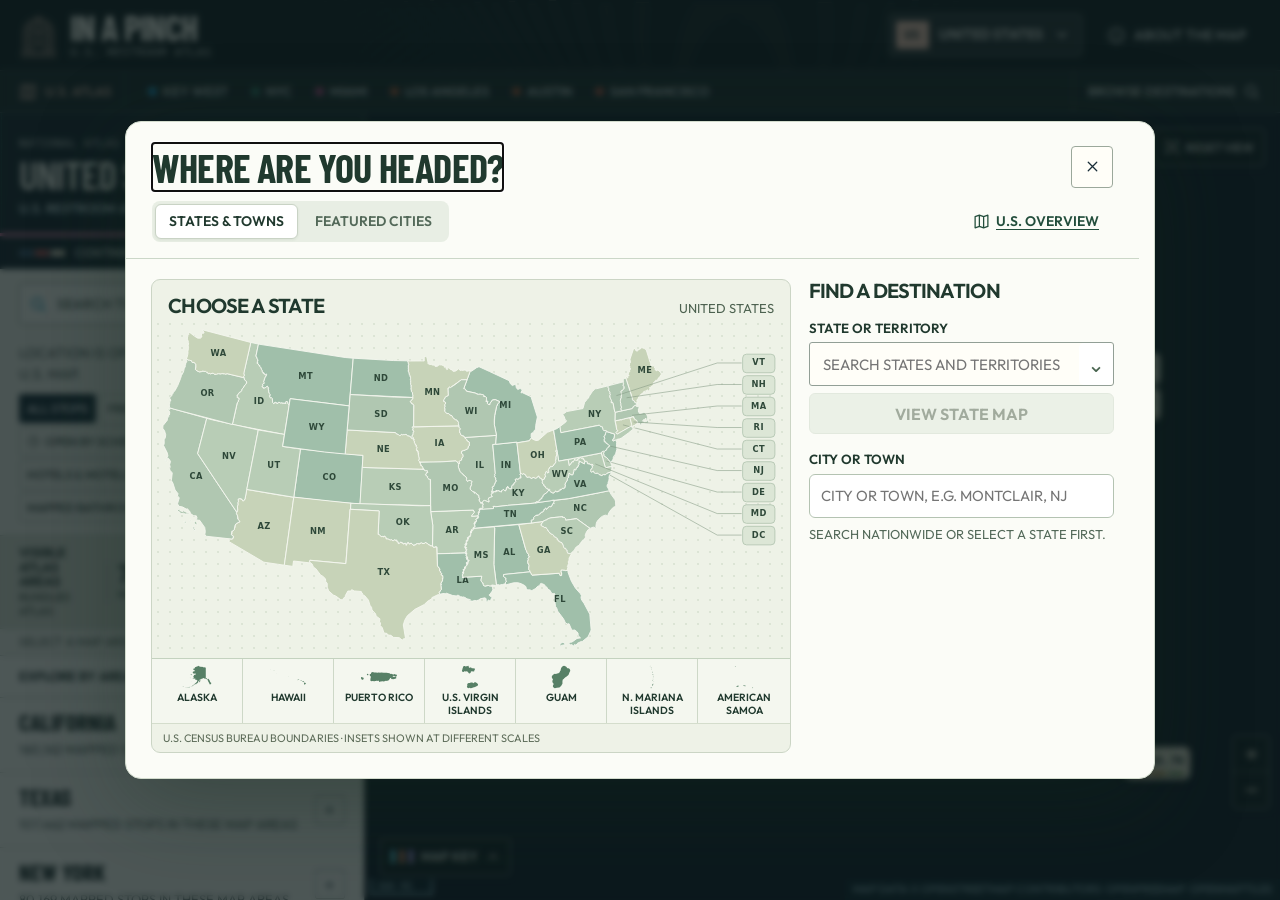
==== commit 0ba18429: "ul" ====
--- a/index.html
+++ b/index.html
@@ -5,7 +5,7 @@
   <meta name="viewport" content="width=device-width, initial-scale=1, viewport-fit=cover">
   <meta name="theme-color" content="#133f40">
   <meta name="description" content="Find restrooms, hotels, restaurants, bars, gas stations and travel-center showers across the U.S. Explore by location, city or state and check access before you go.">
-  <title>IN A PINCH V5 · U.S. Restroom Atlas</title>
+  <title>IN A PINCH V5 · U.S. RESTROOM ATLAS</title>
   <link rel="icon" href="data:image/svg+xml,%3Csvg xmlns='http://www.w3.org/2000/svg' viewBox='0 0 64 64'%3E%3Crect width='64' height='64' rx='18' fill='%23f45d48'/%3E%3Cpath d='M32 10a16 16 0 0 0-16 16c0 12 16 28 16 28s16-16 16-28a16 16 0 0 0-16-16Z' fill='white'/%3E%3Ccircle cx='32' cy='26' r='6' fill='%23f45d48'/%3E%3C/svg%3E">
   <link rel="preconnect" href="https://fonts.googleapis.com">
   <link rel="preconnect" href="https://fonts.gstatic.com" crossorigin>
@@ -56,7 +56,7 @@
     </header>
 
     <nav class="city-strip" aria-label="Map destinations">
-      <button class="nation-shortcut" data-national-overview type="button" title="Return to the nationwide map"><svg class="icon" aria-hidden="true"><use href="#icon-map"/></svg>U.S. atlas</button>
+      <button class="nation-shortcut" data-national-overview type="button" title="RETURN TO THE NATIONWIDE MAP"><svg class="icon" aria-hidden="true"><use href="#icon-map"/></svg>U.S. atlas</button>
       <div id="city-shortcuts" class="city-shortcuts" aria-label="Featured city guides"></div>
       <button id="explore-cities-btn" type="button" aria-haspopup="dialog"><span>Browse destinations</span><svg class="icon" aria-hidden="true"><use href="#icon-search"/></svg></button>
     </nav>
@@ -90,9 +90,9 @@
             <button type="button" class="filter-chip" data-filter="accessible" aria-pressed="false"><svg class="icon"><use href="#icon-accessible"/></svg>Accessible</button>
             <button type="button" class="filter-chip" data-filter="open" aria-pressed="false"><svg class="icon"><use href="#icon-clock"/></svg>Open by schedule</button>
             <button type="button" class="filter-chip" data-filter="purchase" aria-pressed="false">Bars &amp; restaurants</button>
-            <button type="button" class="filter-chip" data-filter="lodging" aria-pressed="false" title="Hotels, motels, inns and resorts. Ask the front desk about lobby restroom access.">Hotels &amp; motels</button>
+            <button type="button" class="filter-chip" data-filter="lodging" aria-pressed="false" title="HOTELS, MOTELS, INNS AND RESORTS. ASK THE FRONT DESK ABOUT LOBBY RESTROOM ACCESS.">Hotels &amp; motels</button>
             <button type="button" class="filter-chip" data-filter="roadside" aria-pressed="false">Gas &amp; rest stops</button>
-            <button type="button" class="filter-chip" data-filter="showers" aria-pressed="false" title="Stops with a documented shower facility">Showers</button>
+            <button type="button" class="filter-chip" data-filter="showers" aria-pressed="false" title="STOPS WITH A DOCUMENTED SHOWER FACILITY">Showers</button>
             <button type="button" class="filter-chip" data-filter="confirmed" aria-pressed="false">Mapped bathrooms</button>
           </div>
           </div>
@@ -100,16 +100,16 @@
         <section id="city-coverage" class="city-coverage atlas-area" aria-label="Coverage for this map area">
           <div class="area-counts" id="area-counts" role="group" aria-label="Unfiltered coverage for this map view">
             <div class="area-count-scope"><strong id="area-count-scope">In view</strong><span id="area-count-scope-note">All listings</span></div>
-            <div class="area-count-item" title="Places with source evidence of a restroom"><strong id="area-count-wc">—</strong><span>Mapped bathrooms</span></div>
-            <div class="area-count-item" title="Other mapped stops where restroom access is unconfirmed"><strong id="area-count-other">—</strong><span>Other stops</span></div>
+            <div class="area-count-item" title="PLACES WITH SOURCE EVIDENCE OF A RESTROOM"><strong id="area-count-wc">—</strong><span>Mapped bathrooms</span></div>
+            <div class="area-count-item" title="OTHER MAPPED STOPS WHERE RESTROOM ACCESS IS UNCONFIRMED"><strong id="area-count-other">—</strong><span>Other stops</span></div>
           </div>
           <div class="area-update"><p id="area-status" role="status" aria-live="polite">Loading mapped stops…</p><button type="button" id="area-retry" hidden>Retry</button></div>
         </section>
         <div class="results-toolbar">
           <p id="result-count" aria-live="polite">Finding your next stop…</p>
           <div class="result-actions">
-            <button id="saved-btn" class="icon-button saved-filter" type="button" aria-label="Show saved places" title="Saved places" aria-pressed="false"><svg class="icon"><use href="#icon-bookmark"/></svg></button>
-            <label class="sort-control"><span class="sr-only">Sort bathrooms</span><select id="sort-select"><option value="recommended">Public first</option><option value="distance">Nearest first</option><option value="rating">Your highest rated</option><option value="name">Name A–Z</option></select></label>
+            <button id="saved-btn" class="icon-button saved-filter" type="button" aria-label="Show saved places" title="SAVED PLACES" aria-pressed="false"><svg class="icon"><use href="#icon-bookmark"/></svg></button>
+            <label class="sort-control"><span class="sr-only">Sort bathrooms</span><select id="sort-select"><option value="recommended">PUBLIC FIRST</option><option value="distance">NEAREST FIRST</option><option value="rating">TOP RATED</option><option value="name">NAME A–Z</option></select></label>
           </div>
         </div>
         <div id="result-list" class="result-list" aria-label="Bathroom results"></div>
@@ -122,7 +122,7 @@
           <div class="map-caption"><svg class="icon" aria-hidden="true"><use href="#icon-pin"/></svg><span id="map-count">Loading atlas…</span></div>
           <div class="map-tools">
             <div class="map-style-switch" role="group" aria-label="Map appearance"><button type="button" data-map-style-option="wireframe" aria-pressed="true"><svg viewBox="0 0 20 20" fill="none" stroke="currentColor" stroke-width="1.2" aria-hidden="true"><path d="M2 4h16v12H2zM2 10h16M7 4v12m6-12v12M2 4l16 12M18 4 2 16"/></svg>Wireframe</button><button type="button" data-map-style-option="city" aria-pressed="false">Daylight</button></div>
-            <button id="reset-map-btn" class="map-reset" type="button" title="Reset to the nationwide map or selected city guide"><svg class="icon"><use href="#icon-fit"/></svg><span>Reset view</span></button>
+            <button id="reset-map-btn" class="map-reset" type="button" title="RESET TO THE NATIONWIDE MAP OR SELECTED CITY GUIDE"><svg class="icon"><use href="#icon-fit"/></svg><span>Reset view</span></button>
           </div>
         </div>
         <div id="map-status" class="map-error" role="status" hidden></div>
@@ -185,7 +185,7 @@
         </div>
         <button class="dp-open-state" id="dp-open-state" type="button" disabled>View state map</button>
         <label class="dp-label" for="dp-place-query">City or town</label>
-        <input type="search" id="dp-place-query" placeholder="City or town, e.g. Montclair, NJ" autocomplete="off">
+        <input type="search" id="dp-place-query" placeholder="Try Montclair, NJ" autocomplete="off">
         <p id="dp-place-status" class="dp-status" role="status"></p>
         <div id="dp-place-results" class="dp-place-results"></div>
       </div>
--- a/city-theme.css
+++ b/city-theme.css
@@ -8,7 +8,7 @@
 .brand-name{font-family:'Barlow Condensed',sans-serif;font-weight:600;font-size:43px;letter-spacing:3px;color:#fff8e9;text-shadow:none;-webkit-text-stroke:0}
 .brand-tagline{font-size:13px;color:#fff;opacity:.85;letter-spacing:.5px}
 .header-actions{gap:12px}
-.destination.city-picker-button{display:flex;gap:12px;align-items:center;background:#ffffff0c;color:#fff;border:1px solid #ffffff4d;padding:10px 12px;border-radius:8px;font:500 14px var(--font);text-transform:none;letter-spacing:0;cursor:pointer;min-height:46px;max-width:350px}
+.destination.city-picker-button{display:flex;gap:12px;align-items:center;background:#ffffff0c;color:#fff;border:1px solid #ffffff4d;padding:10px 12px;border-radius:8px;font:500 14px var(--font);text-transform:inherit;letter-spacing:0;cursor:pointer;min-height:46px;max-width:350px}
 .destination.city-picker-button:hover{background:#ffffff1f;border-color:var(--city-highlight)}
 #current-city-code{display:grid;place-content:center;min-width:37px;height:28px;background:var(--city-highlight);color:var(--city-deep);font:700 14px 'Barlow Condensed',sans-serif;letter-spacing:1px;padding:0 5px;border-radius:4px}
 .city-chevron{width:18px;height:18px;flex-shrink:0}
--- a/destination-picker.css
+++ b/destination-picker.css
@@ -1,4 +1,8 @@
 #cities-dialog.dp-dialog{--dp-ink:#20392e;--dp-muted:#536959;--dp-forest:#234e3c;--dp-rule:#cbd7c8;padding:0;width:min(1030px,calc(100vw - 32px));border:1px solid #d2dbcd;border-radius:16px;color:var(--dp-ink);background:#fbfcf7;overscroll-behavior:contain;scrollbar-gutter:stable;box-shadow:0 22px 90px #11281959}
+#cities-dialog :is(button,.dp-label,.dp-heading h2,.dp-map-heading h3,.dp-search-panel h3,#dp-map-status,#dp-state-options [role=option],#state-jump[data-selected]:not(:focus)){
+  text-transform:uppercase;
+}
+#cities-dialog input::placeholder{text-transform:uppercase}
 .dp-dialog::backdrop{background:#142b24a8;backdrop-filter:blur(4px)}
 .dp-heading{display:flex;align-items:center;justify-content:space-between;gap:12px;padding:23px 26px 12px}
 .dp-heading h2{font:650 clamp(25px,3.6vw,40px)/1.1 'Barlow Condensed',var(--display),sans-serif;letter-spacing:-.02em;margin:0;color:var(--dp-ink)}
--- a/atlas-console.css
+++ b/atlas-console.css
@@ -26,6 +26,21 @@
 body .city-strip button:focus-visible,
 body .area-design summary:focus-visible { outline-color:#fff2ae; outline-offset:-3px; }
 
+/* Use display casing so venue names, typed searches, URLs and saved data keep
+   their original values. Native form controls can reset the inherited case. */
+body, button, input, select, optgroup, option, textarea,
+input::placeholder, textarea::placeholder {
+  text-transform: uppercase;
+}
+
+body .dp-place-results button > span, body .stop-buttons > * {
+  min-width:0; overflow-wrap:anywhere;
+}
+body .leaflet-control-attribution {
+  max-inline-size: min(100%, calc(100vw - 18px));
+  white-space: normal; overflow-wrap:anywhere;
+}
+
 /* Permanent wayfinding frame; the local illustration belongs to the destination. */
 body[data-city] .site-header {
   min-height:70px; height:70px; padding:0 var(--atlas-pad); gap:15px;
@@ -49,7 +64,7 @@
 body .destination.city-picker-button {
   height:42px; min-height:42px; max-width:min(310px,38vw); padding:0 10px 0 6px; gap:10px;
   color:#f7f7ef; border:1px solid #687573; background:#253033; box-shadow:none; border-radius:4px;
-  transform:none; font:550 14px/1.1 var(--font);
+  transform:none; text-transform:uppercase; font:550 14px/1.1 var(--font);
 }
 body #current-city-code { background:var(--atlas-glow); color:#112124; border-radius:1px; font:700 12px/1 var(--atlas-mono); letter-spacing:.035em; min-width:33px; height:28px; }
 body #current-city-name { min-width:0; text-overflow:ellipsis; overflow:hidden; white-space:nowrap; }
@@ -162,9 +177,9 @@
 body .area-counts span { font:500 11px/1.25 var(--font); color:#465449; }
 body .area-update { background:var(--atlas-paper); border-top:1px solid #c9d1c1; padding:5px var(--atlas-pad); }
 body .area-update #area-status { color:#49554c; font:400 12px/1.35 var(--font); }
-body .workspace .results-toolbar { padding:4px var(--atlas-pad); gap:8px; min-height:43px; background:var(--atlas-white); border-block:1px solid var(--atlas-rule); }
-body #result-count { font:600 13px/1.3 var(--font); color:var(--atlas-ink); }
-body .sort-control select { color:var(--atlas-action); background-color:transparent; font:550 12px var(--font); max-width:122px; }
+body .workspace .results-toolbar { flex-wrap:wrap; padding:4px var(--atlas-pad); gap:8px; min-height:43px; background:var(--atlas-white); border-block:1px solid var(--atlas-rule); }
+body #result-count { min-width:0; white-space:normal; font:600 13px/1.3 var(--font); color:var(--atlas-ink); }
+body .sort-control select { color:var(--atlas-action); background-color:transparent; font:550 12px var(--font); max-width:145px; }
 body .saved-filter { color:var(--atlas-action); border:1px solid #a7b3aa; background:transparent; border-radius:3px; }
 body .saved-count { background:var(--atlas-action); }
 body .workspace .result-list { background:var(--atlas-white); padding:0; backdrop-filter:none; scrollbar-color:#91a196 var(--atlas-paper); }
@@ -174,9 +189,9 @@
 }
 body .result-list .result-card:hover { background:#f0f2e9; box-shadow:none; }
 body .result-list .result-card.selected { background:color-mix(in srgb,var(--city-accent) 8%,var(--atlas-white)); box-shadow:inset 4px 0 var(--atlas-action); }
-body .result-card .place-name { display:block; color:var(--atlas-ink); font:650 23px/1.03 var(--atlas-title); letter-spacing:0; }
+body .result-card .place-name { display:block; overflow-wrap:anywhere; color:var(--atlas-ink); font:650 23px/1.03 var(--atlas-title); letter-spacing:0; }
 body .result-card .card-main:hover .place-name, body .result-card .card-detail-link { color:var(--atlas-action)!important; }
-body .result-card .place-category { color:#4c5c51; font:500 11px/1.4 var(--atlas-mono); text-transform:none; letter-spacing:0; }
+body .result-card .place-category { color:#4c5c51; font:500 11px/1.4 var(--atlas-mono); text-transform:inherit; letter-spacing:0; }
 body .result-card .place-address { color:var(--atlas-copy); font:400 13px/1.4 var(--font); }
 body .result-rank { min-width:23px; height:22px; margin-right:6px; color:var(--atlas-action); background:#e5e9df; border-color:#a5afa1; border-radius:1px; font:600 10px/1 var(--atlas-mono); }
 body .atlas-area-link > span:last-child { width:30px; height:30px; border-radius:2px; border-color:#a8b5aa; color:var(--atlas-action); }
@@ -371,6 +386,9 @@
   body .city-card-info strong { font-size:21px; }
   body .city-card-info small { font-size:11px; }
 }
+@media (max-width:410px) {
+  body #explore-cities-btn span { max-inline-size:9em; white-space:normal; line-height:1.1; }
+}
 @media (max-width:359px) {
   body[data-city] .site-header { padding-inline:7px; }
   body[data-city] .brand .brand-name { font-size:23px; }
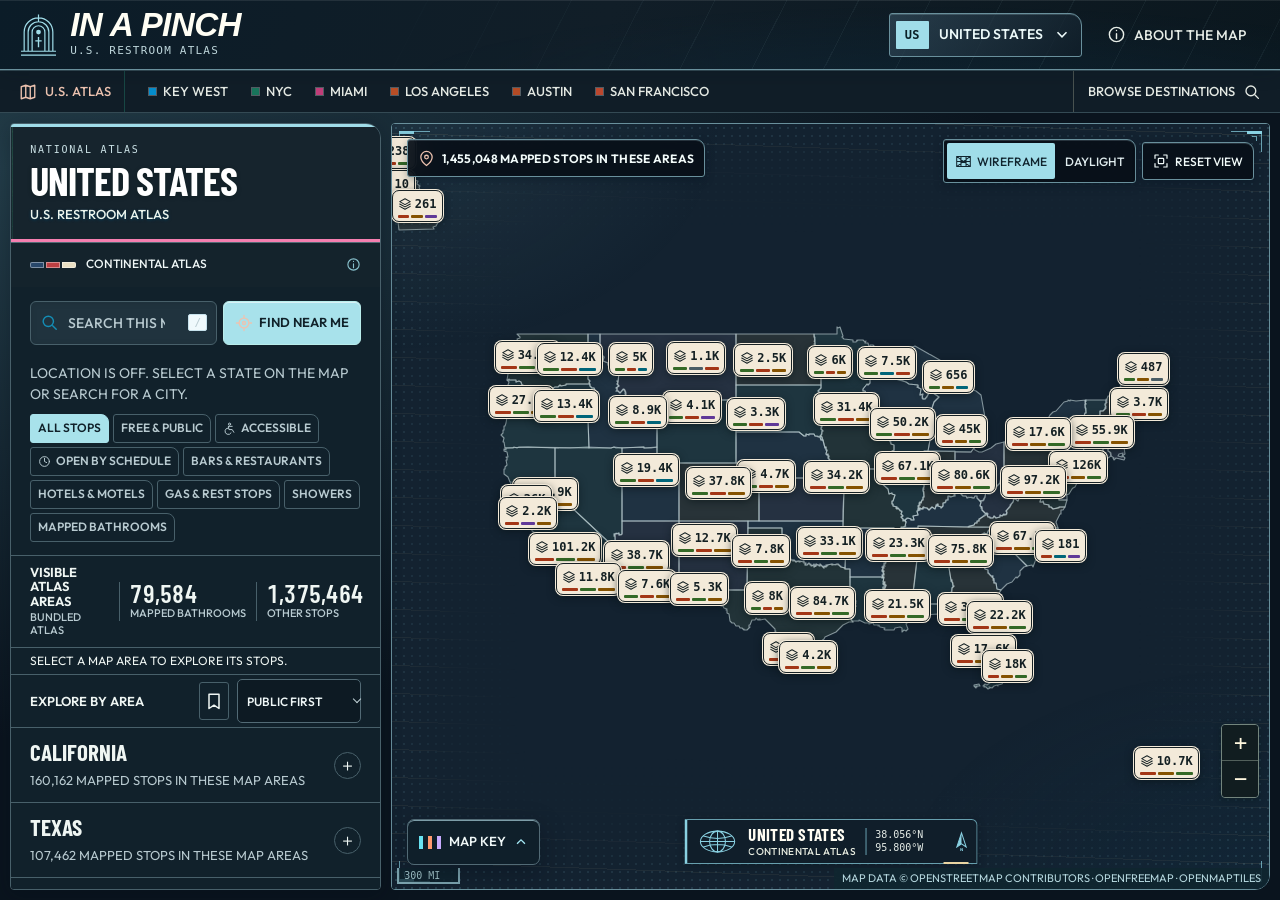
==== commit 57094bed: "ul" ====
--- a/index.html
+++ b/index.html
@@ -3,10 +3,10 @@
 <head>
   <meta charset="UTF-8">
   <meta name="viewport" content="width=device-width, initial-scale=1, viewport-fit=cover">
-  <meta name="theme-color" content="#133f40">
+  <meta name="theme-color" content="#10212c">
   <meta name="description" content="Find restrooms, hotels, restaurants, bars, gas stations and travel-center showers across the U.S. Explore by location, city or state and check access before you go.">
   <title>IN A PINCH V5 · U.S. RESTROOM ATLAS</title>
-  <link rel="icon" href="data:image/svg+xml,%3Csvg xmlns='http://www.w3.org/2000/svg' viewBox='0 0 64 64'%3E%3Crect width='64' height='64' rx='18' fill='%23f45d48'/%3E%3Cpath d='M32 10a16 16 0 0 0-16 16c0 12 16 28 16 28s16-16 16-28a16 16 0 0 0-16-16Z' fill='white'/%3E%3Ccircle cx='32' cy='26' r='6' fill='%23f45d48'/%3E%3C/svg%3E">
+  <link rel="icon" href="data:image/svg+xml,%3Csvg%20xmlns%3D%22http%3A%2F%2Fwww.w3.org%2F2000%2Fsvg%22%20viewBox%3D%220%200%2064%2064%22%3E%3Crect%20x%3D%221%22%20y%3D%221%22%20width%3D%2262%22%20height%3D%2262%22%20rx%3D%2213%22%20fill%3D%22%2310212c%22%2F%3E%3Cg%20stroke%3D%22%2395e2de%22%20stroke-width%3D%223.3%22%20fill%3D%22none%22%3E%3Cpath%20d%3D%22M11%2051V29a21%2021%200%200%201%2042%200v22M18%2051V29a14%2014%200%200%201%2028%200v22M8%2053h48%22%2F%3E%3Ccircle%20cx%3D%2232%22%20cy%3D%2229%22%20r%3D%224%22%2F%3E%3C%2Fg%3E%3Cpath%20d%3D%22M32%2036v12m-5-8h10%22%20stroke%3D%22%23ffd995%22%20stroke-width%3D%223.2%22%2F%3E%3C%2Fsvg%3E">
   <link rel="preconnect" href="https://fonts.googleapis.com">
   <link rel="preconnect" href="https://fonts.gstatic.com" crossorigin>
   <link href="https://fonts.googleapis.com/css2?family=Barlow+Condensed:wght@400;500;600;700&family=Outfit:wght@400;500;600;700&family=Poiret+One&display=swap" rel="stylesheet">
@@ -23,8 +23,12 @@
   <link rel="stylesheet" href="area-sidebar.css">
   <link rel="stylesheet" href="atlas-console.css">
   <link rel="stylesheet" href="facility-icons.css">
+  <link rel="stylesheet" href="map-atmosphere.css">
+  <link rel="stylesheet" href="hud.css">
+  <link rel="stylesheet" href="hud-controls.css">
+  <link rel="stylesheet" href="mobile-hud.css">
 </head>
-<body data-city="us" data-map-style="wireframe">
+<body data-city="us" data-map-style="wireframe" data-map-family="national" data-map-motif="meridian">
   <svg class="icon-library" xmlns="http://www.w3.org/2000/svg" aria-hidden="true">
     <symbol id="icon-search" viewBox="0 0 24 24"><circle cx="10.5" cy="10.5" r="6.5"/><path d="m16 16 4.5 4.5"/></symbol>
     <symbol id="icon-location" viewBox="0 0 24 24"><circle cx="12" cy="12" r="6.5"/><circle cx="12" cy="12" r="2"/><path d="M12 2v3M12 19v3M2 12h3M19 12h3"/></symbol>
@@ -62,6 +66,13 @@
     </nav>
     <main class="workspace">
       <section class="sidebar" aria-label="Find a bathroom">
+        <div id="mobile-hud-bar" class="mobile-hud-bar" hidden>
+          <button id="mobile-hud-toggle" type="button" aria-label="Expand stops and filters" aria-expanded="false" aria-controls="filters city-coverage result-list">
+            <span class="mobile-hud-grip" aria-hidden="true"></span><span>Stops &amp; filters</span>
+            <svg viewBox="0 0 18 18" width="16" height="16" fill="none" stroke="currentColor" stroke-width="1.7" aria-hidden="true"><path d="m4 11 5-5 5 5"/></svg>
+          </button>
+          <div id="mobile-hud-views"></div>
+        </div>
         <div class="sidebar-top">
           <div class="intro area-intro">
             <div class="area-locator" id="area-locator" hidden aria-hidden="true">
@@ -118,6 +129,16 @@
 
       <section class="map-region" aria-label="U.S. restroom map">
         <div id="map" aria-label="Interactive map of U.S. restroom stops"></div>
+        <div class="map-surface-art" id="map-surface-art">
+          <svg class="surface-definitions" aria-hidden="true" focusable="false"><defs><symbol id="etch-reef" viewBox="0 0 72 48"><path d="M4 29Q14 19 26 24T49 21T69 18M4 36Q20 26 31 30T68 24M4 43Q19 35 33 37T68 31M18 16l5-4m9 3 8-5m7 4 8-5"/></symbol><symbol id="etch-subway" viewBox="0 0 72 48"><path d="M3 33h19l18-18h29M3 25h15l18-18h33M8 41h16l18-18h25M20 25l8 8m13-19 6 9"/></symbol><symbol id="etch-deco" viewBox="0 0 72 48"><path d="M3 42h65M9 36h53M16 31V18h5V12h6v15h4V6h9v21h4V12h6v6h5v13M4 24h10m42 0h12M4 28h10m42 0h12"/></symbol><symbol id="etch-boulevard" viewBox="0 0 72 48"><path d="M4 43l27-25h9l28 25M22 43l14-24 14 24M6 19h18m27 0h16M5 16l12-6 14 5L45 8l20 8"/></symbol><symbol id="etch-batwing" viewBox="0 0 72 48"><path d="M3 32q7-12 15-4 8-15 17-2 8-13 16 1 8-5 18 6M5 38q15-10 25-4t38 0M19 15l9 3 8 7 8-7 9-3"/></symbol><symbol id="etch-suspension" viewBox="0 0 72 48"><path d="M3 31h66M3 35h66M19 33V9h4v24m26 0V9h4v24M3 29Q12 23 21 11q15 24 30 0 6 14 18 18M30 24v7m6-5v5m6-7v7"/></symbol><symbol id="etch-loop" viewBox="0 0 72 48"><path d="M5 9h51l8 8v18H14l-9-8V9Zm9 7h32l8 6v7H23l-9-7v-6Zm-9 4h9m40 2h10"/></symbol><symbol id="etch-ferry" viewBox="0 0 72 48"><path d="M7 26h51l-7 8H18Zm10-6h30v6H17Zm4-5h20v5H21Zm24 0v-5L56 5M5 41q8-5 16 0t16 0t16 0t16 0"/></symbol><symbol id="etch-crescent" viewBox="0 0 72 48"><path d="M8 10q24 36 56 8Q40 57 10 25M14 14q22 24 41 9M8 38l5-3m5 6 6-3m27-3 8-3"/></symbol><symbol id="etch-broadway" viewBox="0 0 72 48"><path d="M6 34h62M8 39h59M14 32V20l7-5 6 5v12M31 32V14l6-6 6 6v18m6 0V20l6-6 6 6v12"/></symbol><symbol id="etch-wharf" viewBox="0 0 72 48"><path d="M5 16h57M11 16v15h5V16m11 0v23h5V16m11 0v15h5V16m11 0v23h5V16M5 42q9-4 19 0t19 0t21 0"/></symbol><symbol id="etch-radial" viewBox="0 0 72 48"><path d="M4 24h64M36 3v42M10 7l51 34M9 40 59 6M26 24a10 10 0 1 1 20 0 10 10 0 1 1-20 0Zm5 0a5 5 0 1 1 10 0 5 5 0 1 1-10 0Z"/></symbol><symbol id="etch-breakwater" viewBox="0 0 72 48"><path d="M3 32l18-7 15 2 16-9 17 4M4 38l18-7 16 2 16-9 15 3M5 17q10-6 19 0t18-1"/></symbol><symbol id="etch-truss" viewBox="0 0 72 48"><path d="M4 32h65M4 37h65M7 32l10-17 10 17 10-17 10 17 10-17 9 17M16 15h42"/></symbol><symbol id="etch-front-range" viewBox="0 0 72 48"><path d="M3 37l18-20 8 7L43 5l25 30M7 42l17-14 9 4 13-14 17 21M36 15l7-4 6 5"/></symbol><symbol id="etch-marquee" viewBox="0 0 72 48"><path d="M5 21 35 5l32 16-32 18Zm7 0L35 9l24 12-24 13Zm23 18v6M19 21h32"/></symbol><symbol id="etch-canal" viewBox="0 0 72 48"><path d="M4 36l20-12 12 2 29-18M7 42l20-12 11 2 30-17M8 21l11-7m28 21 12-8"/></symbol><symbol id="etch-canopy" viewBox="0 0 72 48"><path d="M5 28q-1-10 8-11 3-12 15-8 5-6 12 0 15-5 17 9 8-1 10 9M8 32q12-10 23-3 12-8 30 2M27 30v12m5-13v13m17-13v13"/></symbol><symbol id="etch-tideway" viewBox="0 0 72 48"><path d="M4 35q18-4 25-16t35-9M4 40q19-1 28-16t33-9M4 45q22-1 32-15t30-10M6 13l7-3m4 6 8-4"/></symbol><symbol id="etch-squares" viewBox="0 0 72 48"><path d="M6 9h20v15H6Zm39 0h20v15H45ZM26 16h19M17 24v13h37V24M29 30h13v12H29Z"/></symbol><symbol id="etch-fountain" viewBox="0 0 72 48"><path d="M4 39q27-8 64 0M14 33q12-17 20 0m1 0q-8-31-15-19m17 19q8-31 15-19m-14 19q12-17 21-2M35 30V6"/></symbol><symbol id="etch-outrigger" viewBox="0 0 72 48"><path d="M5 26q25 13 57-2-12 16-39 11M13 38q17 7 37 0m-31-6 5 7m20-8 5 6M32 27V7l19 14-19 4"/></symbol><symbol id="etch-lattice" viewBox="0 0 72 48"><path d="M5 36 30 8l34 28M8 37h57M15 37 30 18l18 19m-9 0 13-14 13 14M26 26l11 11m-5-17 20 17"/></symbol><symbol id="etch-bayou" viewBox="0 0 72 48"><path d="M3 11q20 16 32 4t32 3M4 19q16 15 33 4t31 1M4 28q14 13 32 3t32 2M5 37q10 10 31 1t31 0"/></symbol><symbol id="etch-meridian" viewBox="0 0 72 48"><ellipse cx="36" cy="24" rx="28" ry="17"/><ellipse cx="36" cy="24" rx="13" ry="17"/><path d="M8 24h56M13 15q23 8 46 0M13 33q23-8 46 0M36 7v34"/></symbol><symbol id="etch-survey" viewBox="0 0 72 48"><path d="M7 38 56 7M4 31l42-27M17 42l50-32M25 15l20 24M35 9l20 24M13 24l16 18"/></symbol></defs></svg>
+          <div class="map-plate-finish" aria-hidden="true"></div>
+          <div class="map-edge-register" aria-hidden="true"><i></i><i></i><i></i><i></i></div>
+          <div class="map-edition-plate" role="group" aria-label="Map edition and center">
+            <svg class="edition-etch" viewBox="0 0 72 48" fill="none" stroke="currentColor" stroke-width="1.7" stroke-linecap="round" stroke-linejoin="round" aria-hidden="true"><use id="map-edition-etch" href="#etch-survey"/></svg>
+            <div class="map-edition-copy"><strong id="map-edition-place">United States</strong><span id="map-edition-name">National atlas</span></div>
+            <div class="map-edition-position" role="group" aria-label="Map center coordinates"><span id="map-edition-center"></span><svg class="edition-north" viewBox="0 0 18 26" aria-hidden="true"><path d="m9 2 6 18-6-4-6 4Z" fill="none" stroke="currentColor" stroke-width="1.3"/><path d="M9 2v14l-6 4Z" fill="currentColor"/><text x="9" y="25" text-anchor="middle" fill="currentColor" font-family="system-ui,sans-serif" font-size="5" font-weight="700">N</text></svg></div>
+          </div>
+        </div>
         <div class="map-topbar">
           <div class="map-caption"><svg class="icon" aria-hidden="true"><use href="#icon-pin"/></svg><span id="map-count">Loading atlas…</span></div>
           <div class="map-tools">
--- a/ocean.css
+++ b/ocean.css
@@ -32,3 +32,26 @@
 @media(max-width:760px){.sidebar{width:calc(100% - 28px);min-width:0;background:transparent}.sidebar-top{background:transparent}.finder-controls{margin:-12px;padding:12px;border-radius:10px}.header-actions{gap:8px}.app[data-view=list] .sidebar{width:100%;background:transparent}.app[data-view=list] .sidebar-top{background:transparent}.app[data-view=list] .finder-controls{margin:-14px -15px -15px;padding:14px 15px 15px;border-radius:0}.map-topbar{top:var(--mobile-controls-top,211px)}.map-error{top:calc(var(--mobile-controls-top,211px) + 52px)}}
 .background-video[hidden]{display:none!important}
 .background-video::-webkit-media-controls,.background-video::-webkit-media-controls-enclosure,.background-video::-webkit-media-controls-start-playback-button{display:none!important}
+
+/* The water clip feeds real vector water polygons. Its staging element has no
+   visible rectangle or playback UI. The fallback is clipped to surveyed land. */
+body[data-city] .site-backdrop { display:none; }
+body[data-city=key-west][data-map-style] .map-region > .ocean-footage {
+  position:absolute; inset:0; width:1px; height:1px; display:block; visibility:visible; opacity:0;
+  padding:0; border:0; margin:0; background:none; pointer-events:none; overflow:hidden;
+}
+body .map-region > .ocean-footage::after { content:none; }
+body .key-west-sea-pane { pointer-events:none; }
+body .key-west-sea-pane :is(.key-west-sea-poster,.key-west-sea-film) {
+  -webkit-mask:url('assets/key-west-ocean-mask.svg') center/100% 100% no-repeat;
+  mask:url('assets/key-west-ocean-mask.svg') center/100% 100% no-repeat;
+  opacity:.55; object-fit:fill; pointer-events:none; inset:0 auto auto 0;
+}
+body .key-west-sea-pane:has(.key-west-sea-film:not([hidden])) .key-west-sea-poster { visibility:hidden; }
+@media (prefers-reduced-motion:reduce),(prefers-reduced-data:reduce) {
+  body .key-west-sea-film { display:none; }
+  body .key-west-sea-pane .key-west-sea-poster { visibility:visible; }
+}
+@supports not ((mask-image:url('')) or (-webkit-mask-image:url(''))) {
+  body .key-west-sea-pane { display:none; }
+}
--- a/map-atmosphere.css
+++ b/map-atmosphere.css
@@ -0,0 +1,143 @@
+/* Camera-fixed engraving sits between the geographic basemap and facility
+   markers. The center stays clear. Geographic boundaries and route strokes
+   come exclusively from the map renderer. */
+.map-surface-art {
+  --print:var(--map-local-ink,#f0c575);
+  --light:var(--map-local-highlight,#99dbca);
+  --water:var(--map-local-water,#235257);
+  --surface:var(--map-local-paper,#14272b);
+  --step:var(--map-local-step,24px);
+  --angle:var(--map-local-angle,35deg);
+  --etch:color-mix(in srgb,var(--light) 38%,transparent);
+  --underprint:color-mix(in srgb,var(--print) 20%,transparent);
+  --rule:color-mix(in srgb,var(--light) 72%,transparent);
+  --paper-grain:
+    repeating-linear-gradient(var(--angle),transparent 0 calc(var(--step) - 1px),var(--underprint) calc(var(--step) - 1px) var(--step)),
+    radial-gradient(var(--etch) .65px, transparent .95px) 0 0/8px 8px;
+  position:absolute; top:0; left:0; width:100%; height:100%; z-index:2; pointer-events:none;
+  overflow:hidden; user-select:none; isolation:isolate; line-height:1; font-family:var(--font,system-ui,sans-serif);
+}
+.map-surface-art *, .map-surface-art *::after, .map-surface-art *::before { pointer-events:none; box-sizing:border-box; }
+.map-surface-art .surface-definitions { position:absolute; width:0; height:0; overflow:hidden; }
+.map-plate-finish { position:absolute; inset:0; background:var(--paper-grain); opacity:.78; }
+.map-plate-finish {
+  -webkit-mask-image:linear-gradient(90deg,#0007,#0002 7%,transparent 16% 84%,#0002 93%,#0007),
+    linear-gradient(0deg,#0008,#0001 10%,transparent 19% 85%,#0002 94%,#0008);
+  mask-image:linear-gradient(90deg,#0007,#0002 7%,transparent 16% 84%,#0002 93%,#0007),
+    linear-gradient(0deg,#0008,#0001 10%,transparent 19% 85%,#0002 94%,#0008);
+}
+.map-surface-art::before {
+  content:''; position:absolute; inset:0; background:
+    radial-gradient(ellipse 42% 29% at 100% 100%,color-mix(in srgb,var(--water) 23%,transparent),transparent),
+    radial-gradient(ellipse 38% 30% at 0 0,color-mix(in srgb,var(--light) 9%,transparent),transparent);
+}
+.map-edge-register { position:absolute; inset:7px; }
+.map-edge-register i { position:absolute; width:31px; height:21px; border-top:1px solid var(--rule); border-left:1px solid var(--rule); }
+.map-edge-register i::before { content:''; position:absolute; left:-1px; top:-1px; width:10px; height:3px; background:var(--light); }
+.map-edge-register i::after { content:''; position:absolute; top:4px; left:4px; width:5px; height:5px; border-left:1px solid var(--rule); border-top:1px solid var(--rule); }
+.map-edge-register i:nth-child(1) { left:0; top:0; }
+.map-edge-register i:nth-child(2) { right:0; top:0; transform:scaleX(-1); }
+.map-edge-register i:nth-child(3) { left:0; bottom:0; transform:scaleY(-1); }
+.map-edge-register i:nth-child(4) { right:0; bottom:0; transform:scale(-1); }
+
+.map-edition-plate {
+  position:absolute; left:50%; bottom:var(--map-edition-bottom,25px); transform:translateX(-50%);
+  display:flex; align-items:center; gap:9px; width:max-content; max-width:calc(100% - 258px); padding:6px 8px;
+  background:color-mix(in srgb,var(--surface) 73%,#081419); color:#fffdf3; border:1px solid var(--rule);
+  border-left:3px solid var(--light); border-radius:1px 6px 1px 1px; box-shadow:0 2px 8px #030d144d;
+}
+.map-edition-plate::after { content:''; display:block; position:absolute; right:8px; bottom:-1px; height:2px; width:25px; background:var(--print); }
+.edition-etch { display:block; width:44px; height:31px; flex:none; color:var(--light); }
+.map-edition-copy { display:grid; gap:3px; min-width:0; }
+#map-edition-place { color:#fffdf3; font:650 17px/1 var(--atlas-title,'Arial Narrow',sans-serif); letter-spacing:.025em; text-transform:uppercase; }
+#map-edition-name { color:#e8ede1; font:500 10px/1.15 var(--font,system-ui); letter-spacing:.035em; text-transform:uppercase; }
+#map-edition-place, #map-edition-name { overflow:hidden; text-overflow:ellipsis; white-space:nowrap; }
+.map-edition-position { display:flex; align-items:center; gap:6px; padding-left:9px; border-left:1px solid var(--rule); color:var(--light); }
+#map-edition-center { max-width:73px; color:#e4ebe6; font:500 10px/1.35 var(--atlas-mono,monospace); font-variant-numeric:tabular-nums; }
+.edition-north { width:14px; height:23px; flex:none; }
+[data-map-family=island] .map-surface-art,
+[data-map-family=coastal] .map-surface-art,
+[data-map-family=bay] .map-surface-art {
+  --paper-grain:
+    repeating-radial-gradient(ellipse 106% 68% at 0% 115%,transparent 0 12px,var(--etch) 12px 13px,transparent 13px 21px),
+    repeating-linear-gradient(var(--angle),transparent 0 32px,var(--underprint) 32px 33px,transparent 33px 64px);
+}
+[data-map-family=metro] .map-surface-art, [data-map-family=industrial] .map-surface-art {
+  --paper-grain:repeating-linear-gradient(0deg,transparent 0 11px,var(--underprint) 11px 12px,transparent 12px 24px),
+    repeating-linear-gradient(90deg,transparent 0 23px,var(--etch) 23px 24px),
+    repeating-linear-gradient(45deg,transparent 0 52px,var(--underprint) 52px 53px);
+}
+[data-map-family=river] .map-surface-art,[data-map-family=delta] .map-surface-art {
+  --paper-grain:repeating-radial-gradient(ellipse 120% 41% at 85% -8%, transparent 0 15px,var(--etch) 15px 16px,transparent 16px 24px),
+    radial-gradient(var(--underprint) .9px,transparent 1.1px) 3px 3px/9px 9px;
+}
+[data-map-family=forest] .map-surface-art,[data-map-family=mountain] .map-surface-art {
+  --paper-grain:repeating-radial-gradient(ellipse 74% 130% at 114% 25%,transparent 0 9px,var(--etch) 9px 10px,transparent 10px 18px),
+    repeating-linear-gradient(var(--angle),transparent 0 18px,var(--underprint) 18px 19px,transparent 19px 38px);
+}
+[data-map-family=neon] .map-surface-art {
+  --paper-grain:repeating-linear-gradient(0deg,transparent 0 5px,var(--underprint) 5px 6px),
+    repeating-linear-gradient(135deg,transparent 0 33px,var(--etch) 33px 34px,transparent 34px 37px,var(--etch) 37px 38px,transparent 38px 80px);
+}
+[data-map-family=capital] .map-surface-art {
+  --paper-grain:repeating-conic-gradient(from -60deg at 105% 105%,transparent 0deg 9.2deg,var(--etch) 9.3deg 9.5deg,transparent 9.6deg 12deg),
+    repeating-radial-gradient(ellipse at 105% 105%,transparent 0 25px,var(--underprint) 25px 26px);
+}
+[data-map-family=lake] .map-surface-art {
+  --paper-grain:repeating-linear-gradient(0deg,transparent 0 10px,var(--etch) 10px 11px,transparent 11px 17px),
+    repeating-linear-gradient(var(--angle),transparent 0 25px,var(--underprint) 25px 26px);
+}
+[data-map-family=desert] .map-surface-art {
+  --paper-grain:repeating-radial-gradient(ellipse 145% 31% at 60% 113%,transparent 0 19px,var(--etch) 19px 20px,transparent 20px 25px),
+    radial-gradient(var(--underprint) .85px,transparent 1px) 0 0/6px 9px;
+}
+[data-map-family=prairie] .map-surface-art {
+  --paper-grain:repeating-linear-gradient(28deg,transparent 0 26px,var(--etch) 26px 27px),
+    repeating-linear-gradient(-31deg,transparent 0 29px,var(--underprint) 29px 30px);
+}
+
+/* The engraved city mark is paired with edge treatment. None is placed as a
+   road, station, landmark or other feature in the map's geographic field. */
+[data-map-motif=reef] .map-edge-register i,[data-map-motif=outrigger] .map-edge-register i { width:42px; height:26px; border-radius:65% 0 0 0; }
+[data-map-motif=subway] .map-edge-register { border-inline:2px solid var(--underprint); }
+[data-map-motif=subway] .map-edge-register i { width:49px; border-block-start:3px double var(--light); }
+[data-map-motif=subway] .map-edge-register i::after { inset:3px auto auto 4px; border:1px solid var(--print); border-radius:50%; width:7px; height:7px; }
+[data-map-motif=subway] .map-edition-plate { border-width:1px 1px 3px; border-radius:0; border-bottom-color:var(--print); }
+[data-map-motif=deco] .map-edge-register i { width:48px; height:30px; border-color:var(--light); box-shadow:inset 3px 3px 0 -2px var(--print),inset 7px 7px 0 -6px var(--light); }
+[data-map-motif=deco] .map-edge-register i::after { inset:7px auto auto 7px; width:20px; height:11px; border-color:var(--print); }
+[data-map-motif=deco] .map-edition-plate { border-left:3px double var(--light); border-bottom-color:var(--print); box-shadow:2px 2px 0 color-mix(in srgb,var(--print) 69%,transparent); }
+[data-map-motif=marquee] .map-edge-register i { border-style:dotted; width:48px; border-width:2px 0 0 2px; }
+[data-map-motif=marquee] .map-edition-plate { border-style:double; border-width:3px; }
+[data-map-motif=suspension] .map-edge-register i,[data-map-motif=truss] .map-edge-register i,[data-map-motif=lattice] .map-edge-register i { border-top:3px double var(--rule); width:43px; }
+[data-map-motif=front-range] .map-edge-register i,[data-map-motif=canal] .map-edge-register i,[data-map-motif=bayou] .map-edge-register i { width:47px; height:13px; }
+[data-map-motif=crescent] .map-edge-register i,[data-map-motif=ferry] .map-edge-register i,[data-map-motif=fountain] .map-edge-register i { border-radius:25px 0 0 0; width:35px; height:26px; }
+[data-map-motif=radial] .map-edge-register i,[data-map-motif=squares] .map-edge-register i,[data-map-motif=loop] .map-edge-register i { width:28px; height:28px; border-width:2px 0 0 2px; }
+[data-map-variant="1"] .map-surface-art,[data-map-variant="5"] .map-surface-art { --underprint:color-mix(in srgb,var(--print) 26%,transparent); }
+[data-map-variant="2"] .map-edge-register i,[data-map-variant="6"] .map-edge-register i { height:29px; }
+[data-map-variant="3"] .map-edge-register i::before,[data-map-variant="7"] .map-edge-register i::before { width:15px; }
+body[data-map-style=city] .map-surface-art { --etch:color-mix(in srgb,var(--water) 43%,transparent); --rule:color-mix(in srgb,var(--surface) 64%,transparent); }
+body[data-map-style=city] .map-edition-plate { background:#11232bee; border-color:color-mix(in srgb,var(--light) 60%,#63767a); }
+@media (min-width:761px) and (max-width:1030px) {
+  .map-edition-plate { max-width:calc(100% - 174px); padding:4px 6px; gap:6px; }
+  .map-edition-position { display:none; }
+  .edition-etch { width:34px; height:25px; }
+}
+@media (max-width:760px) {
+  .map-edge-register { inset:4px; }
+  .map-edge-register i { max-width:24px; max-height:16px; }
+  .map-edition-plate {
+    left:auto; right:9px; bottom:var(--map-edition-bottom,calc(var(--hud-tray-clearance,155px) + 12px));
+    transform:none; max-width:min(58%,230px); gap:5px; padding:4px 6px; border-left-width:2px; box-shadow:none;
+  }
+  .edition-etch { width:28px; height:21px; }
+  #map-edition-place { font-size:13px; }
+  #map-edition-name { font-size:9px; }
+  .map-edition-position { display:none; }
+}
+@media (max-height:530px) { .map-edition-plate { display:none; } }
+@media (max-width:760px) { .app:has(#mobile-hud-toggle[aria-expanded=true]) .map-edition-plate { display:none; } }
+@media (prefers-reduced-transparency:reduce) { .map-edition-plate { background:#112027; } }
+@media (forced-colors:active) {
+  .map-plate-finish,.map-edge-register,.edition-etch,.map-surface-art::before { display:none; }
+  .map-edition-plate { color:CanvasText; background:Canvas; border:1px solid CanvasText; }
+}
--- a/hud.css
+++ b/hud.css
@@ -0,0 +1,158 @@
+/* The navigation frame uses the map's local accent. Facility glyphs retain
+   their national legend colors. The reading surfaces have an opaque base. */
+body {
+  --hud-bg:#081018; --hud-surface:#10202a; --hud-reading:#11212b;
+  --hud-type:#eff6f3; --hud-muted:#b8cad0; --hud-rule:#48606a;
+  --hud-accent:color-mix(in srgb,var(--map-local-highlight,#8ce5df) 75%,#e5ffff);
+  --hud-etch:color-mix(in srgb,var(--hud-accent) 43%,#405662);
+  --hud-glass:color-mix(in srgb,var(--hud-bg) 92%,transparent);
+  --hud-action:color-mix(in srgb,var(--hud-accent) 85%,#d8fff6);
+}
+body[data-map-style=city] {
+  --hud-bg:#10232c; --hud-surface:#1c323c; --hud-reading:#f5f7ef;
+  --hud-type:#172d36; --hud-muted:#405864; --hud-rule:#a8b9bd;
+}
+body[data-city] .app > .site-header {
+  isolation:isolate; border-bottom:1px solid var(--hud-etch);
+  color:#f4f8f7; background:linear-gradient(112deg,#0b1c28 0%,#111e28 47%,#0b171e 100%);
+  box-shadow:inset 0 1px 0 #ffffff16, 0 2px 18px #05131d33;
+}
+body[data-city] .app > .site-header::before {
+  inset:0 0 0 26%; opacity:.54; pointer-events:none;
+  background:repeating-linear-gradient(117deg,transparent 0 20px,#a4d4db1b 20px 21px,transparent 21px 64px),
+    radial-gradient(ellipse at 63% 140%,color-mix(in srgb,var(--map-local-water,#1c5268) 64%,transparent),transparent 66%);
+  mask-image:linear-gradient(90deg,transparent,#000 42%,#000);
+}
+body[data-city] .brand .brand-mark { color:var(--hud-accent); }
+body[data-city] .brand .brand-name { font-style:italic; letter-spacing:-.018em; }
+body[data-city] .brand .brand-tagline { color:#bed6db; letter-spacing:.11em; }
+body .header-actions .city-picker-button {
+  background:linear-gradient(135deg,#3751629c,#101e29c9); color:#edfafa;
+  border:1px solid var(--hud-etch); border-radius:3px 12px 3px 3px; min-height:44px;
+  box-shadow:inset 0 1px 0 #d0f5ff2c;
+}
+body #current-city-code { color:#0b2027; background:var(--hud-accent); }
+body .city-strip { background:#101d27; border-color:#344a54; }
+body .city-strip button.is-current { color:var(--hud-accent); }
+body[data-city] .workspace .sidebar { color:var(--hud-type); background:var(--hud-reading); }
+body .workspace .sidebar-top, body .workspace .finder-controls { background:var(--hud-reading); }
+body[data-city] .area-intro #area-level { color:#cbe2e6; letter-spacing:.18em; }
+body[data-city] .area-intro #area-name { color:#fff; font-weight:700; text-wrap:balance; }
+body[data-city] .area-intro #area-parent { color:#edf5ed; }
+body .workspace .finder-controls .search-box {
+  background:color-mix(in srgb,var(--hud-reading) 82%,#648395);
+  border-color:var(--hud-rule); box-shadow:inset 0 1px 6px #0310181a; border-radius:6px;
+  color:var(--hud-muted); min-height:44px;
+}
+body .finder-controls .search-box input {color:var(--hud-type);background:transparent;}
+body .finder-controls .search-box input::placeholder, body .finder-controls .search-box kbd {color:var(--hud-muted);}
+body .finder-controls .search-box:focus-within { outline:2px solid #5ecae4; outline-offset:2px; }
+body .workspace .finder-controls .locate-button {
+  background:var(--hud-action);color:#11222a;border:1px solid #b9edeb;min-height:44px;
+  border-radius:6px; box-shadow:inset 0 1px 0 #ffffff91;
+}
+body .workspace .finder-controls .filters .filter-chip {
+  border:1px solid var(--hud-rule);background:transparent;color:var(--hud-muted);
+  border-radius:3px 8px 3px 3px; font-weight:570;
+}
+body .workspace .finder-controls .filters .filter-chip[aria-pressed=true] {
+  color:#102029;background:var(--hud-action);border-color:var(--hud-action);box-shadow:none;
+}
+body .finder-controls #location-status {color:var(--hud-muted);}
+body #city-coverage.atlas-area, body #city-coverage .area-counts, body #city-coverage .area-update {
+  background:var(--hud-reading);color:var(--hud-muted);border-color:var(--hud-rule);
+}
+body .area-counts :is(.area-count-scope,.area-count-item) :is(span,strong),
+body .area-update #area-status, body .workspace #result-count { color:var(--hud-type); }
+body .area-counts .area-count-item {border-color:var(--hud-rule);}
+body .area-counts .area-count-item span, body #city-coverage .area-count-scope span {color:var(--hud-muted);}
+body .workspace .results-toolbar, body .workspace .sidebar-footer {
+  background:var(--hud-reading);border-color:var(--hud-rule);color:var(--hud-muted);
+}
+body .workspace .result-actions :is(button,select) {
+  background:var(--hud-reading);color:var(--hud-type);border-color:var(--hud-rule);min-height:38px;
+}
+body .workspace .result-list {background:var(--hud-reading);}
+body .workspace .result-list .result-card {
+  background:var(--hud-reading); border-color:var(--hud-rule); color:var(--hud-type);
+}
+body .workspace .result-list .result-card:is(:hover,:focus-within,.selected) {
+  background:color-mix(in srgb,var(--hud-reading) 92%,var(--hud-accent));
+  box-shadow:inset 3px 0 var(--hud-etch);
+}
+body .result-card :is(.place-category,.place-address,.distance-label,.hours-label,.status-unknown,.category-separator),
+body .result-list .empty-state p,body .sidebar-footer #filter-note {color:var(--hud-muted);}
+body .result-card .place-name,body .result-list .empty-state h3 { color:var(--hud-type); }
+body .result-card .result-rank {color:var(--hud-type);background:var(--hud-reading);border-color:var(--hud-rule);}
+body[data-map-style=wireframe] .result-card :is(.save-btn,.business-listing-link,.card-detail-link,.rating-summary),
+body[data-map-style=wireframe] .result-card .card-main:hover .place-name {color:var(--hud-accent)!important;}
+body[data-map-style=wireframe] .result-list :is(.destination-from-search,.load-more-venues,.secondary-action) {background:#162b38;color:#eef8f5;border-color:var(--hud-etch);}
+body .result-list .atlas-area-link > span:last-child {border:1px solid var(--hud-rule);color:var(--hud-type);border-radius:50%;width:27px;height:27px;display:grid;place-items:center;}
+body .result-card .tag {border:1px solid #98a9a77a;}
+body[data-map-style=wireframe] .workspace .filter-note {color:var(--hud-muted);}
+body[data-map-style] .map-region .map-topbar :is(.map-caption,.map-reset,.map-style-switch) {
+  background:var(--hud-glass);border:1px solid var(--hud-etch);color:#f2fbfa;
+  border-radius:3px 9px 3px 3px;box-shadow:inset 0 1px 0 #cdefff27,0 3px 10px #03131d55;
+  -webkit-backdrop-filter:blur(12px);backdrop-filter:blur(12px);
+}
+body[data-map-style] .map-tools .map-style-switch button {color:#e0ecee;min-height:36px;}
+body[data-map-style] .map-tools .map-style-switch button[aria-pressed=true] {background:var(--hud-accent);color:#10242e;}
+body[data-map-style] .map-caption #map-count {font-weight:650;letter-spacing:.025em;}
+body .leaflet-control-attribution {background:#101f2ce8!important;color:#dde7e8!important;}
+body .leaflet-control-attribution a {color:#e5ffff!important;}
+body .app :is(button,a,summary,select):focus-visible, body dialog :is(button,a,summary,select,input):focus-visible {
+  outline:3px solid #18b5e3;outline-offset:1px;
+}
+/* Keep the access decision at the top of an opened pin. The facility color
+   connects the sheet to its marker; the local map artwork stays in the margin. */
+body #detail-panel .stop-head {
+  background:linear-gradient(110deg,#10202b 5%,color-mix(in srgb,var(--map-local-paper,#183745) 58%,#112330) 90%);
+  border-bottom:2px solid var(--facility-light);
+}
+body #detail-panel .stop-head::before {
+  inset:0 0 0 auto;width:65%;height:100%;transform:none;opacity:.42;
+  background:var(--city-art,none) right center/cover no-repeat,
+    repeating-linear-gradient(var(--map-local-angle,31deg),transparent 0 14px,var(--hud-etch) 14px 15px,transparent 15px 28px);
+  mask-image:linear-gradient(90deg,transparent,#000 92%);
+}
+body #detail-panel .stop-head .stop-category-icon {
+  border-radius:3px 8px 3px 3px;border:1px solid var(--facility-light);
+  box-shadow:0 0 0 3px #132632;
+}
+body #detail-panel #detail-close {
+  width:44px;height:44px;color:#f6f9f3;background:#10212ded;
+  border-color:#95acb2;border-radius:3px 8px 3px 3px;
+}
+body #detail-panel .stop-access {margin:15px 20px 0;border-radius:3px 10px 3px 3px;}
+body #detail-panel .stop-destination {padding-top:14px;}
+body #detail-panel .stop-directions {
+  color:#14252b;background:var(--hud-action);border:1px solid #47666b;border-radius:3px 9px 3px 3px;
+}
+body #detail-panel .stop-buttons > * {min-height:44px;}
+@media (min-width:761px) {
+  body[data-city] .workspace {
+    padding:10px;gap:10px;
+    background:radial-gradient(ellipse at 0 7%,#233d49,#0a141e 55%);
+  }
+  body[data-city] .workspace .sidebar {
+    --rail-width:clamp(320px,29vw,420px);
+    border:1px solid var(--hud-rule);border-radius:4px 15px 4px 4px;
+    box-shadow:0 4px 20px #030c164f;overflow-x:hidden;overflow-y:auto;
+    overscroll-behavior:contain;scrollbar-color:var(--hud-etch) var(--hud-reading);
+  }
+  body .workspace .map-region {border:1px solid var(--hud-etch);border-radius:4px 4px 15px 4px;isolation:isolate;}
+  body[data-city] .workspace .intro.area-intro {min-height:114px;border-top:3px solid var(--hud-accent);}
+  body .area-intro #area-name {letter-spacing:-.025em;}
+  body .workspace .result-list{scrollbar-color:var(--hud-etch) var(--hud-reading);}
+  body .site-header .brand .brand-name {font-size:clamp(32px,2.6vw,40px);}
+}
+@media (prefers-reduced-transparency:reduce){
+  body {--hud-glass:#0e202b;}
+  body[data-map-style] .map-region .map-topbar :is(.map-caption,.map-reset,.map-style-switch) {
+    backdrop-filter:none;-webkit-backdrop-filter:none;
+  }
+}
+@media (forced-colors:active) {
+  body .workspace .finder-controls .filters .filter-chip[aria-pressed=true] {outline:2px solid Highlight;}
+  body .workspace .result-card {border-block-end:1px solid CanvasText;}
+}
--- a/hud-controls.css
+++ b/hud-controls.css
@@ -0,0 +1,384 @@
+/* The opaque material is the baseline for native controls and browsers without blur. */
+body[data-map-style] {
+  --control-scheme: dark;
+  --control-panel: #14232c;
+  --control-glass: rgb(15 31 42 / 94%);
+  --control-inset: #0d1a23;
+  --control-raised: #243843;
+  --control-type: #eff7f7;
+  --control-caption: #c1d1d6;
+  --control-edge: #526a75;
+  --control-glint: #7d9da8;
+  --control-accent: color-mix(in srgb, var(--map-local-highlight, var(--city-highlight, #90e8ee)) 36%, #b5f6ff);
+  --control-on-accent: #092229;
+  --control-land: #344e59;
+  --control-land-alt: #3c5a64;
+  --control-boundary: #9db3ba;
+  --control-grid: #9fc9d325;
+  --control-warning: #ffc7b1;
+  --control-shadow: 0 8px 26px rgb(0 10 20 / 32%);
+}
+body[data-map-style=city] {
+  --control-scheme: light;
+  --control-panel: #f4f8f8;
+  --control-glass: rgb(247 250 250 / 95%);
+  --control-inset: #ffffff;
+  --control-raised: #e3ecee;
+  --control-type: #172d37;
+  --control-caption: #425b64;
+  --control-edge: #9aafb4;
+  --control-glint: #fcfefe;
+  --control-accent: color-mix(in srgb, var(--map-local-water, var(--city-deep, #095767)) 28%, #074554);
+  --control-on-accent: #fff;
+  --control-land: #c5d6d7;
+  --control-land-alt: #b6ccd0;
+  --control-boundary: #6f8c95;
+  --control-grid: #325e6c27;
+  --control-warning: #862f21;
+  --control-shadow: 0 7px 23px rgb(13 35 43 / 16%);
+}
+
+/* Small disclosures share one quiet edge; positioning belongs to the map and tray. */
+body[data-map-style] .app .map-legend.map-key,
+body .map-key .map-key-panel,
+body #area-design,
+body #detail-panel :is(.stop-sources,.stop-more),
+body #cities-dialog.dp-dialog,
+body #about-dialog {
+  color-scheme: var(--control-scheme);
+  color: var(--control-type);
+  background: var(--control-panel);
+  border-color: var(--control-edge);
+}
+
+body[data-map-style] .app .map-legend.map-key,
+body .map-key .map-key-panel,
+body #cities-dialog.dp-dialog,
+body #about-dialog {
+  border: 1px solid var(--control-edge);
+  box-shadow: inset 0 1px var(--control-glint), var(--control-shadow);
+}
+
+body[data-map-style] .app .map-legend.map-key { border-radius: 7px; }
+body .map-key > summary,
+body #area-design > summary,
+body #detail-panel :is(.stop-sources,.stop-more) > summary {
+  min-height: 44px;
+  color: var(--control-type);
+  cursor: pointer;
+  touch-action: manipulation;
+}
+body .map-key > summary {
+  padding-inline: 11px;
+  gap: 8px;
+  border-radius: inherit;
+  color: var(--control-type);
+  font-size: .82rem;
+}
+body .map-key-arrow,
+body #area-design summary .icon,
+body #detail-panel .stop-sources summary span:last-child { color: var(--control-accent); }
+body #area-design[open] > summary,
+body #detail-panel :is(.stop-sources,.stop-more)[open] > summary {
+  background: var(--control-raised);
+}
+body .map-key .map-key-panel {
+  max-height: min(45vh, 24rem);
+  max-height: min(45dvh, 24rem);
+  border-radius: 8px;
+  scrollbar-color: var(--control-edge) var(--control-inset);
+}
+body .map-key-panel :is(h2,h3,.facility-key),
+body .map-key .map-key-access > span { color: var(--control-type); }
+body .map-key .map-key-group-note { color: var(--control-caption); border-color: var(--control-edge); }
+body #map .leaflet-tooltip {
+  max-width: min(19rem, 70vw);
+  color: var(--control-type);
+  background: var(--control-panel);
+  border: 1px solid var(--control-edge);
+  border-radius: 5px;
+  box-shadow: var(--control-shadow);
+  white-space: normal;
+  overflow-wrap: anywhere;
+}
+body #map .place-tooltip span { color: var(--control-caption); }
+body #map .leaflet-tooltip-top::before { border-top-color: var(--control-edge); }
+body #map .leaflet-tooltip-bottom::before { border-bottom-color: var(--control-edge); }
+body #map .leaflet-tooltip-left::before { border-left-color: var(--control-edge); }
+body #map .leaflet-tooltip-right::before { border-right-color: var(--control-edge); }
+body #area-design .design-credit { padding-block: 8px; }
+body #area-design .design-credit p,
+body #detail-panel :is(.stop-source-type,.stop-source-date,.stop-more li span) { color: var(--control-caption); }
+body #detail-panel .stop-more { margin-block-start: 5px; border: 1px solid var(--control-edge); border-radius: 6px; }
+body #detail-panel .stop-more > summary { padding: 12px; list-style-position: inside; }
+body #detail-panel .stop-more ul { padding-inline: 12px; }
+body #detail-panel .stop-more li + li { border-color: var(--control-edge); }
+body #detail-panel .stop-sources[open] > div { padding-block-start: 10px; }
+body #area-design .design-credit a,
+body #detail-panel :is(.stop-source-links a,.stop-more a),
+body #about-dialog .about-source-links a {
+  display: inline-flex;
+  align-items: center;
+  min-height: 44px;
+  color: var(--control-accent);
+  text-decoration: underline;
+  text-underline-offset: .2em;
+}
+body #area-design .design-credit a[hidden] { display: none; }
+
+body #sort-select,
+body #cities-dialog #city-region {
+  min-height: 44px;
+  color-scheme: var(--control-scheme);
+  color: var(--control-type);
+  background-color: var(--control-inset);
+  border: 1px solid var(--control-edge);
+  border-radius: 5px;
+}
+body #sort-select { padding-inline: 9px 25px; }
+body .sort-control::after,
+body #cities-dialog .city-region-label::after {
+  top: calc(50% - 5px);
+  border-color: var(--control-caption);
+}
+body .sort-control option,
+body #cities-dialog select option { color: var(--control-type); background: var(--control-panel); }
+
+/* The destination chart retains city artwork and geographic shapes in each mode. */
+body #cities-dialog.dp-dialog {
+  --dp-ink: var(--control-type);
+  --dp-muted: var(--control-caption);
+  --dp-rule: var(--control-edge);
+  --dp-forest: var(--control-accent);
+  border-radius: 10px;
+  border-block-start: 2px solid var(--control-accent);
+}
+body #cities-dialog::backdrop,
+body #about-dialog::backdrop { background: rgb(5 17 27 / 62%); }
+body #cities-dialog .dp-heading h2,
+body #cities-dialog :is(.dp-map-heading,.dp-search-panel) h3 { color: var(--control-type); }
+body #cities-dialog .dp-toolbar { border-color: var(--control-edge); }
+body #cities-dialog :is(.dp-tabs,.dp-map-panel) {
+  background: var(--control-inset);
+  border: 1px solid var(--control-edge);
+}
+body #cities-dialog .dp-tabs button,
+body #cities-dialog :is(.dp-national,.dp-open-state,.dp-inset,.dp-place-results button) {
+  min-height: 44px;
+  touch-action: manipulation;
+}
+body #cities-dialog .dp-tabs button[aria-selected=true] {
+  color: var(--control-type);
+  background: var(--control-raised);
+  border-color: var(--control-edge);
+  box-shadow: inset 0 -2px var(--control-accent);
+}
+body #cities-dialog .dp-national { color: var(--control-accent); }
+body #cities-dialog #cities-close,
+body #about-dialog #about-close {
+  width: 44px;
+  height: 44px;
+  flex-shrink: 0;
+  background: var(--control-raised);
+  color: var(--control-type);
+  border: 1px solid var(--control-edge);
+}
+body #cities-dialog :is(#dp-map-status,#city-search-count,.dp-map-credit,.dp-status,.city-empty,.dp-no-state,.dp-place-results small) {
+  color: var(--control-caption);
+}
+body #cities-dialog .city-empty h3 { color: var(--control-type); }
+body #cities-dialog .city-empty button {
+  min-height: 44px;
+  color: var(--control-accent);
+  background: var(--control-raised);
+  border-color: var(--control-edge);
+}
+body #cities-dialog .dp-us-map {
+  background-image: radial-gradient(var(--control-grid) .8px, transparent .8px);
+}
+body #cities-dialog .dp-state .dp-shape { fill: var(--control-land); stroke: var(--control-boundary); }
+body #cities-dialog .dp-state:nth-child(even) .dp-shape { fill: var(--control-land-alt); }
+body #cities-dialog .dp-state text { fill: var(--control-type); }
+body #cities-dialog .dp-map-key { fill: var(--control-land-alt); stroke: var(--control-boundary); }
+body #cities-dialog .dp-leader { stroke: var(--control-boundary); }
+body #cities-dialog .dp-state:is(:hover,:focus-visible,[aria-pressed=true]) :is(.dp-shape,.dp-map-key) {
+  fill: var(--control-accent);
+  stroke: var(--control-type);
+}
+body #cities-dialog .dp-state:is(:hover,:focus-visible,[aria-pressed=true]) text { fill: var(--control-on-accent); }
+body #cities-dialog .dp-state:focus-visible :is(.dp-shape,.dp-map-key) { stroke-width: 2.8px; }
+body #cities-dialog :is(.dp-insets,.dp-map-credit,.dp-inset) { border-color: var(--control-edge); }
+body #cities-dialog .dp-inset {
+  justify-content: center;
+  color: var(--control-type);
+  background: var(--control-panel);
+}
+body #cities-dialog .dp-inset svg { fill: var(--control-accent); }
+body #cities-dialog .dp-inset:is(:hover,[aria-pressed=true]) {
+  background: var(--control-raised);
+  box-shadow: inset 0 -3px var(--control-accent);
+}
+body #cities-dialog :is(.dp-search-panel input,.city-search-box) {
+  min-height: 46px;
+  color: var(--control-type);
+  background: var(--control-inset);
+  border: 1px solid var(--control-edge);
+  border-radius: 5px;
+  caret-color: var(--control-accent);
+}
+body #cities-dialog #state-jump { padding-inline-end: 50px; }
+body #cities-dialog #dp-state-toggle {
+  width: 44px;
+  height: 44px;
+  border-inline-start: 1px solid var(--control-edge);
+  border-radius: 0 4px 4px 0;
+  background: var(--control-raised);
+  color: var(--control-accent);
+  cursor: pointer;
+}
+body #cities-dialog .city-search-box input { color: var(--control-type); }
+body #cities-dialog input::placeholder { color: var(--control-caption); opacity: 1; }
+body #cities-dialog #dp-state-options {
+  z-index: 3;
+  max-height: min(36vh, 17rem);
+  overscroll-behavior: contain;
+  margin-top: 3px;
+  padding: 3px;
+  background: var(--control-panel);
+  border: 1px solid var(--control-edge);
+  border-radius: 6px;
+  box-shadow: var(--control-shadow);
+  scrollbar-color: var(--control-edge) var(--control-panel);
+}
+body #cities-dialog #dp-state-options [role=option] {
+  display: flex;
+  align-items: center;
+  min-height: 44px;
+  padding: 7px 10px;
+  color: var(--control-type);
+  border-inline-start: 3px solid transparent;
+  border-radius: 3px;
+}
+body #cities-dialog #dp-state-options [role=option]:is([aria-selected=true],:hover) {
+  background: var(--control-raised);
+  border-inline-start-color: var(--control-accent);
+}
+body #cities-dialog #dp-open-state:enabled {
+  color: var(--control-on-accent);
+  background: var(--control-accent);
+  border-color: transparent;
+}
+body #cities-dialog #dp-open-state:disabled,
+body #cities-dialog .dp-search-panel input:disabled {
+  color: var(--control-caption);
+  background: var(--control-raised);
+  border-color: var(--control-edge);
+  opacity: .72;
+}
+body #cities-dialog .dp-place-results { scrollbar-color: var(--control-edge) var(--control-panel); }
+body #cities-dialog .dp-place-results button {
+  padding-inline: 7px;
+  border-color: var(--control-edge);
+  color: var(--control-type);
+}
+body #cities-dialog #dp-error { color: var(--control-warning); }
+body #cities-dialog .city-card { background: var(--control-inset); border-color: var(--control-edge); }
+body #cities-dialog .city-card.is-current { outline: 2px solid var(--control-accent); outline-offset: 1px; }
+body #cities-dialog .city-card-info strong { color: var(--control-type); }
+body #cities-dialog .city-card-info :is(span,small) { color: var(--control-caption); }
+
+body #about-dialog h2,
+body #about-dialog h3,
+body #about-dialog .about-signoff { color: var(--control-type); }
+body #about-dialog :is(.about-grid section,.about-data-note,.about-source-links) { border-color: var(--control-edge); }
+body #about-dialog :is(.about-lead,.about-grid p,.about-data-note) { color: var(--control-caption); }
+
+body #cities-dialog :is(button,input,select,.city-search-box):focus-visible,
+body #cities-dialog .city-search-box:focus-within,
+body #about-dialog :is(button,a):focus-visible,
+body #sort-select:focus-visible,
+body .map-key :is(summary,.map-key-panel):focus-visible,
+body #area-design :is(summary,a):focus-visible,
+body #detail-panel :is(.stop-more,.stop-sources) :is(summary,a):focus-visible {
+  outline: 2px solid var(--control-accent);
+  outline-offset: -3px;
+}
+body #cities-dialog .city-card:focus-visible { outline-offset: 2px; }
+@media (hover: hover) {
+  body .map-key > summary:hover,
+  body #area-design > summary:hover,
+  body #detail-panel :is(.stop-more,.stop-sources) > summary:hover,
+  body #cities-dialog .dp-place-results button:hover,
+  body #cities-dialog .dp-tabs button:hover { background: var(--control-raised); }
+}
+@media (max-width: 760px) {
+  body #cities-dialog :is(#state-jump,#dp-place-query,#city-search,#city-region) { font-size: 16px; }
+  body .map-key .map-key-panel { max-height: min(40dvh, 19rem); }
+}
+@media (orientation: portrait) {
+  #app[data-mobile-hud][data-hud-tray=open] .map-key-panel {
+    max-height: min(40dvh, 19rem, calc(100dvh - var(--hud-tray-clearance) - 136px - env(safe-area-inset-top)));
+  }
+}
+@media (orientation: landscape) and (max-height: 540px) {
+  #app[data-mobile-hud] .map-key-panel {
+    max-width: calc(100vw - min(370px, 49vw) - 10px);
+    max-height: min(52dvh, 17rem);
+  }
+}
+@media (max-width: 480px) {
+  body #cities-dialog .dp-insets { grid-template-columns: repeat(4,minmax(0,1fr)); }
+  body #cities-dialog .dp-inset { border-block-end: 1px solid var(--control-edge); }
+}
+@supports ((backdrop-filter: blur(9px)) or (-webkit-backdrop-filter: blur(9px))) {
+  body[data-map-style] .app .map-legend.map-key,
+  body .map-key .map-key-panel,
+  body #cities-dialog.dp-dialog,
+  body #about-dialog {
+    background: var(--control-glass);
+    -webkit-backdrop-filter: blur(13px);
+    backdrop-filter: blur(13px);
+  }
+}
+@media (prefers-reduced-transparency: reduce), (prefers-contrast: more) {
+  body[data-map-style] .app .map-legend.map-key,
+  body .map-key .map-key-panel,
+  body #cities-dialog.dp-dialog,
+  body #about-dialog,
+  body #cities-dialog::backdrop,
+  body #about-dialog::backdrop {
+    background: var(--control-panel);
+    -webkit-backdrop-filter: none;
+    backdrop-filter: none;
+  }
+}
+@media (prefers-reduced-motion: reduce) {
+  body #cities-dialog *, body #about-dialog *, body .map-key *, body #area-design *,
+  body #detail-panel :is(.stop-sources,.stop-more) * { transition: none; animation: none; scroll-behavior: auto; }
+}
+@media (forced-colors: active) {
+  body[data-map-style] {
+    --control-panel: Canvas;
+    --control-glass: Canvas;
+    --control-inset: Canvas;
+    --control-raised: Canvas;
+    --control-type: CanvasText;
+    --control-caption: CanvasText;
+    --control-edge: ButtonText;
+    --control-glint: Canvas;
+    --control-accent: Highlight;
+    --control-on-accent: HighlightText;
+    --control-warning: CanvasText;
+    --control-grid: transparent;
+    --control-land: Canvas;
+    --control-land-alt: Canvas;
+    --control-boundary: CanvasText;
+  }
+  body #cities-dialog .dp-us-map { forced-color-adjust: none; }
+  body #cities-dialog .dp-tabs [aria-selected=true],
+  body #cities-dialog .dp-inset[aria-pressed=true],
+  body #cities-dialog #dp-state-options [aria-selected=true] {
+    outline: 2px solid Highlight;
+    outline-offset: -3px;
+  }
+}
--- a/mobile-hud.css
+++ b/mobile-hud.css
@@ -0,0 +1,172 @@
+/* A thumb-reachable drawer leaves the Leaflet camera and its map canvas in place. */
+.mobile-hud-bar[hidden] { display:none; }
+#app[data-mobile-hud] {
+  --hud-rim:color-mix(in srgb,var(--map-local-highlight,#e2d09b) 37%,#747f78);
+  --hud-glow:var(--map-local-highlight,#ffe6a0);
+  --hud-tray-height:112px;
+  --hud-keyboard-inset:0px;
+  --hud-tray-gap:max(6px,env(safe-area-inset-bottom));
+  --hud-tray-clearance:calc(var(--hud-tray-height) + var(--hud-tray-gap) + var(--hud-keyboard-inset));
+  --hud-glass:color-mix(in srgb,var(--city-deep,#21483c) 20%,#142127);
+}
+#app[data-mobile-hud] .workspace { isolation:isolate;min-height:0;overflow:hidden; }
+#app[data-mobile-hud] .workspace .map-region {
+  position:absolute;inset:0;display:block;width:100%;height:100%;min-height:0;margin:0;border:0;border-radius:0;
+}
+#app[data-mobile-hud][data-view=list] .map-region { visibility:hidden; }
+#app[data-mobile-hud] .workspace .sidebar {
+  position:absolute;z-index:870;left:max(8px,env(safe-area-inset-left));right:max(8px,env(safe-area-inset-right));
+  top:auto;bottom:calc(var(--hud-tray-gap) + var(--hud-keyboard-inset));display:block;
+  width:auto;min-width:0;height:auto;min-height:0;max-height:calc(100% - 8px - var(--hud-keyboard-inset));
+  margin:0;padding:0;color:#f3f7f3;background:var(--hud-glass);border:1px solid var(--hud-rim);border-radius:19px;
+  box-shadow:0 6px 28px #06141882,inset 0 1px 0 #ffffff1c;overflow-x:hidden;overflow-y:auto;
+  overscroll-behavior:contain;scrollbar-width:thin;scrollbar-color:#677e7c transparent;
+}
+@supports (backdrop-filter:blur(1px)) {
+  #app[data-mobile-hud] .workspace .sidebar { background:color-mix(in srgb,var(--hud-glass) 92%,transparent);backdrop-filter:blur(18px) saturate(1.15); }
+}
+#app[data-mobile-hud] .mobile-hud-bar {
+  position:sticky;top:0;z-index:4;display:flex;align-items:center;justify-content:space-between;gap:4px;
+  padding:0 5px 0 9px;background:var(--hud-glass);border-bottom:1px solid #cbd9c925;
+}
+#app[data-mobile-hud] #mobile-hud-toggle {
+  display:flex;align-items:center;justify-content:flex-start;gap:6px;min-height:44px;min-width:44px;
+  border:0;padding:0 3px;background:transparent;color:#eef3ec;font:600 clamp(12px,3.1vw,15px)/1.12 var(--font,system-ui);
+  text-align:left;cursor:pointer;touch-action:none;
+}
+.mobile-hud-grip { display:block;flex:none;width:16px;height:4px;border-radius:5px;background:var(--hud-glow); }
+#mobile-hud-toggle svg { color:var(--hud-glow);flex:none; }
+#mobile-hud-toggle[aria-expanded=true] svg { transform:rotate(180deg); }
+#app[data-mobile-hud] #mobile-hud-views .view-switch {
+  position:static;inset:auto;transform:none;display:flex;align-items:center;gap:0;z-index:auto;
+  margin:0;padding:1px;border:0;background:transparent;border-radius:12px;box-shadow:none;
+}
+#app[data-mobile-hud] #mobile-hud-views .view-switch button {
+  display:inline-flex;align-items:center;justify-content:center;gap:4px;position:relative;isolation:isolate;
+  min-height:44px;min-width:52px;padding:0 7px;border:0;border-radius:9px;background:transparent;
+  box-shadow:none;color:#c2d2c9;font:650 .77rem/1 var(--font,system-ui);
+}
+#app[data-mobile-hud] #mobile-hud-views .view-switch button::before {
+  content:'';position:absolute;inset:6px 1px;z-index:-1;border:1px solid transparent;border-radius:8px;
+}
+#app[data-mobile-hud] #mobile-hud-views .view-switch button[aria-pressed=true] { color:#f6f9ef; }
+#app[data-mobile-hud] #mobile-hud-views .view-switch button[aria-pressed=true]::before { background:#38504c;border-color:#a6c0a953; }
+#app[data-mobile-hud] #mobile-hud-views .view-switch .icon { width:15px;height:15px; }
+#app[data-mobile-hud] .sidebar .sidebar-top { display:block;margin:0;padding:0;border:0;background:transparent; }
+#app[data-mobile-hud] .sidebar .finder-controls {
+  display:grid;grid-template-columns:minmax(0,1fr) auto;align-items:start;gap:7px;margin:0;padding:9px 10px 10px;
+  border:0;border-radius:0;background:transparent;box-shadow:none;backdrop-filter:none;
+}
+#app[data-mobile-hud] .sidebar .finder-controls .search-box {
+  display:flex;align-items:center;gap:7px;height:46px;min-height:46px;min-width:0;margin:0;padding:0 10px;
+  border:1px solid #8ea3979c;border-radius:10px;background:#f4f7ee;color:#314b42;box-shadow:none;
+}
+#app[data-mobile-hud] .sidebar .search-box input { font-size:16px;color:#192f29;text-transform:uppercase; }
+#app[data-mobile-hud] .sidebar .search-box input::placeholder { color:#52685e;text-transform:uppercase; }
+#app[data-mobile-hud] .sidebar .search-box .icon { width:17px;color:#456052; }
+#app[data-mobile-hud] .sidebar .search-box kbd { display:none; }
+#app[data-mobile-hud] .sidebar .finder-controls .locate-button {
+  display:flex;align-items:center;justify-content:center;gap:5px;margin:0;padding:0 9px;
+  min-height:46px;height:46px;min-width:46px;width:auto;max-width:120px;
+  border:1px solid transparent;border-radius:10px;background:color-mix(in srgb,var(--hud-glow) 65%,#f6efdb);
+  color:#152a23;box-shadow:none;font:750 clamp(11px,2.6vw,13px)/1.15 var(--font,system-ui);
+}
+#app[data-mobile-hud] .sidebar .locate-button .icon { width:19px;color:#1c3a31; }
+#app[data-mobile-hud] .sidebar .locate-button-accent { display:none; }
+#app[data-mobile-hud] .sidebar #location-status { color:#d8e5d8; }
+#app[data-mobile-hud] .sidebar .location-status:not(:empty) { padding:1px 2px 0; }
+#app[data-mobile-hud][data-hud-tray=closed] .sidebar :is(.area-intro,.area-design,.filters,.results-toolbar,.result-list,.sidebar-footer,#city-coverage) { display:none; }
+#app[data-mobile-hud][data-hud-tray=open][data-view=map] .sidebar {
+  height:min(68%,590px);max-height:min(calc(100% - var(--hud-keyboard-inset) - var(--hud-tray-gap) - 6px),calc(var(--hud-visible-height,100dvh) - 52px));
+  background:color-mix(in srgb,var(--hud-glass) 96%,transparent);
+}
+#app[data-mobile-hud][data-hud-tray=open] .sidebar .area-intro { display:none; }
+#app[data-mobile-hud][data-hud-tray=open] .sidebar .area-design { display:none; }
+#app[data-mobile-hud][data-hud-tray=open] .sidebar .filters {
+  display:flex;flex-flow:row wrap;align-items:center;gap:3px;grid-column:1/-1;max-height:none;
+  width:100%;margin:0;padding:0;overflow:visible;
+}
+#app[data-mobile-hud] .sidebar .filter-chip {
+  min-height:44px;height:auto;padding:5px 7px;border:1px solid transparent;border-radius:8px;
+  box-shadow:inset 0 0 0 1px #92a89a63;color:#e3eee5;background:#203331;font:550 .77rem/1.16 var(--font,system-ui);
+}
+#app[data-mobile-hud] .sidebar .filter-chip[aria-pressed=true] {
+  color:#15271f;background:color-mix(in srgb,var(--hud-glow) 60%,white);box-shadow:none;
+}
+#app[data-mobile-hud][data-hud-tray=open] .sidebar #city-coverage { display:block; }
+#app[data-mobile-hud][data-hud-tray=open] .sidebar .area-counts { display:grid; }
+#app[data-mobile-hud] .sidebar #city-coverage,
+#app[data-mobile-hud] .sidebar .results-toolbar,
+#app[data-mobile-hud] .sidebar .result-list,
+#app[data-mobile-hud] .sidebar .sidebar-footer { color:var(--hud-type,#172920);background:var(--hud-reading,#f4f5ed); }
+#app[data-mobile-hud][data-hud-tray=open] .sidebar .results-toolbar {
+  position:static;display:flex;min-height:51px;padding:0 11px;gap:6px;
+}
+#app[data-mobile-hud][data-hud-tray=open] .sidebar .results-toolbar :is(#saved-btn,#sort-select) { min-width:44px;min-height:44px; }
+#app[data-mobile-hud][data-hud-tray=open] .sidebar .result-list {
+  display:block;min-height:50px;padding:3px 6px 9px;overflow:visible;overscroll-behavior:auto;
+}
+#app[data-mobile-hud] .sidebar .result-card { border-radius:7px; }
+#app[data-mobile-hud] .result-list :is(.save-btn,[data-save],.card-link,.business-listing-link) { display:inline-flex;align-items:center;min-height:44px;min-width:44px; }
+#app[data-mobile-hud] .sidebar .sidebar-footer { display:flex;min-height:38px;padding:8px 14px; }
+#app[data-mobile-hud][data-view=list] .sidebar {
+  top:0;bottom:var(--hud-keyboard-inset);left:0;right:0;height:auto;border:0;border-radius:0;
+  background:var(--hud-reading,#f4f5ed);box-shadow:none;padding:0 0 max(8px,env(safe-area-inset-bottom));
+}
+#app[data-mobile-hud][data-view=list] .sidebar .sidebar-top { background:var(--hud-glass); }
+#app[data-mobile-hud][data-view=list] .sidebar .area-intro { display:flex;min-height:75px;padding:12px 14px; }
+#app[data-mobile-hud][data-view=list] .sidebar .area-design:not([hidden]) { display:block; }
+#app[data-mobile-hud].detail-open .sidebar { visibility:hidden;pointer-events:none; }
+#app[data-mobile-hud] #detail-panel {
+  left:0;right:0;top:auto;bottom:var(--hud-keyboard-inset);width:100%;max-width:none;z-index:980;
+  max-height:min(87%,calc(var(--hud-visible-height,100dvh) - 7px));overflow:auto;overscroll-behavior:contain;
+  padding-bottom:max(7px,env(safe-area-inset-bottom));background:#fffefa;color:#192d25;
+  border:1px solid #a3b1a5;border-bottom:0;border-radius:20px 20px 0 0;box-shadow:0 -6px 32px #081b195f;
+}
+#app[data-mobile-hud] #detail-panel :is(#detail-close,.stop-buttons > *, .stop-contact a, .stop-directions,.stop-more summary,.stop-sources summary,.rating-star) { min-height:44px; }
+#app[data-mobile-hud] #detail-panel #detail-close { min-width:44px; }
+#app[data-mobile-hud] :is(.mobile-hud-bar,.finder-controls) :is(button,input,summary):focus-visible { outline:3px solid #7edbf6;outline-offset:-3px; }
+#app[data-mobile-hud][data-view=map] .map-topbar {
+  top:8px;left:max(8px,env(safe-area-inset-left));right:max(8px,env(safe-area-inset-right));bottom:auto;
+  width:auto;max-width:none;align-items:flex-start;justify-content:space-between;
+}
+#app[data-mobile-hud][data-view=map] .map-error { top:60px;left:8px;right:8px; }
+#app[data-mobile-hud][data-view=map] .map-region .leaflet-bottom { bottom:calc(var(--hud-tray-clearance) + 2px); }
+#app[data-mobile-hud][data-view=map] .map-region .leaflet-control-zoom { margin-bottom:4px; }
+#app[data-mobile-hud][data-view=map] .map-key { left:max(8px,env(safe-area-inset-left)); bottom:calc(var(--hud-tray-clearance) + 22px);max-width:calc(100% - 78px); }
+#app[data-mobile-hud][data-view=map] .map-key summary { min-height:44px; }
+#app[data-mobile-hud] .map-tools :is(button,summary),#app[data-mobile-hud] .map-region .leaflet-control-zoom a { min-height:44px;min-width:44px; }
+#app[data-mobile-hud] .map-region .leaflet-control-zoom a { line-height:44px; }
+#app[data-mobile-hud].detail-open .map-region :is(.map-key,.leaflet-control-zoom) { visibility:hidden; }
+#app[data-mobile-hud][data-hud-tray=open][data-view=map] .map-region .leaflet-control-zoom { visibility:hidden; }
+#app[data-mobile-hud] .city-strip { display:none; }
+#app[data-mobile-hud] :is(.city-picker-button,.about-button) { min-height:44px;min-width:44px; }
+#app[data-mobile-hud] .site-header { padding-top:env(safe-area-inset-top);height:calc(55px + env(safe-area-inset-top));min-height:calc(55px + env(safe-area-inset-top)); }
+@media(max-width:360px) {
+  #app[data-mobile-hud] #mobile-hud-toggle { gap:4px; }
+  #app[data-mobile-hud] .sidebar .finder-controls .locate-button { padding-inline:6px;max-width:92px; }
+}
+@media(orientation:landscape) and (max-height:540px) {
+  #app[data-mobile-hud] .site-header { height:calc(45px + env(safe-area-inset-top));min-height:calc(45px + env(safe-area-inset-top)); }
+  #app[data-mobile-hud][data-view=map] .sidebar {
+    right:auto;left:max(6px,env(safe-area-inset-left));width:min(365px,48%);max-height:calc(100% - 12px - var(--hud-keyboard-inset));
+  }
+  #app[data-mobile-hud][data-view=map][data-hud-tray=open] .sidebar { height:calc(100% - 12px - var(--hud-keyboard-inset)); }
+  #app[data-mobile-hud][data-view=map] .map-topbar { left:auto;width:calc(51% - env(safe-area-inset-right) - 10px);justify-content:flex-end; }
+  #app[data-mobile-hud][data-view=map] .map-caption { flex:0 1 auto; }
+  #app[data-mobile-hud][data-view=map] .map-region .leaflet-bottom { bottom:max(1px,env(safe-area-inset-bottom)); }
+  #app[data-mobile-hud][data-view=map] .map-region .leaflet-bottom.leaflet-left { left:min(370px,49%); }
+  #app[data-mobile-hud][data-view=map] .map-key { display:block;left:min(370px,49%);bottom:max(20px,calc(env(safe-area-inset-bottom) + 18px));max-width:38%; }
+  #app[data-mobile-hud][data-view=map] .map-region .leaflet-control-attribution { max-width:46vw; }
+  #app[data-mobile-hud] #detail-panel { left:auto;right:max(5px,env(safe-area-inset-right));width:min(440px,61%);max-height:calc(100% - 5px);border-radius:16px 16px 0 0; }
+}
+@media(forced-colors:active) {
+  #app[data-mobile-hud] .sidebar,#app[data-mobile-hud] #detail-panel { border:1px solid CanvasText; }
+  #app[data-mobile-hud] #mobile-hud-views button[aria-pressed=true],#app[data-mobile-hud] .filter-chip[aria-pressed=true]{outline:2px solid SelectedItem;outline-offset:-3px}
+}
+@media(prefers-reduced-transparency:reduce) {
+  #app[data-mobile-hud][data-view=map] .workspace .sidebar,
+  #app[data-mobile-hud][data-view=map][data-hud-tray=open] .workspace .sidebar {
+    background:var(--hud-glass);backdrop-filter:none;-webkit-backdrop-filter:none;
+  }
+}
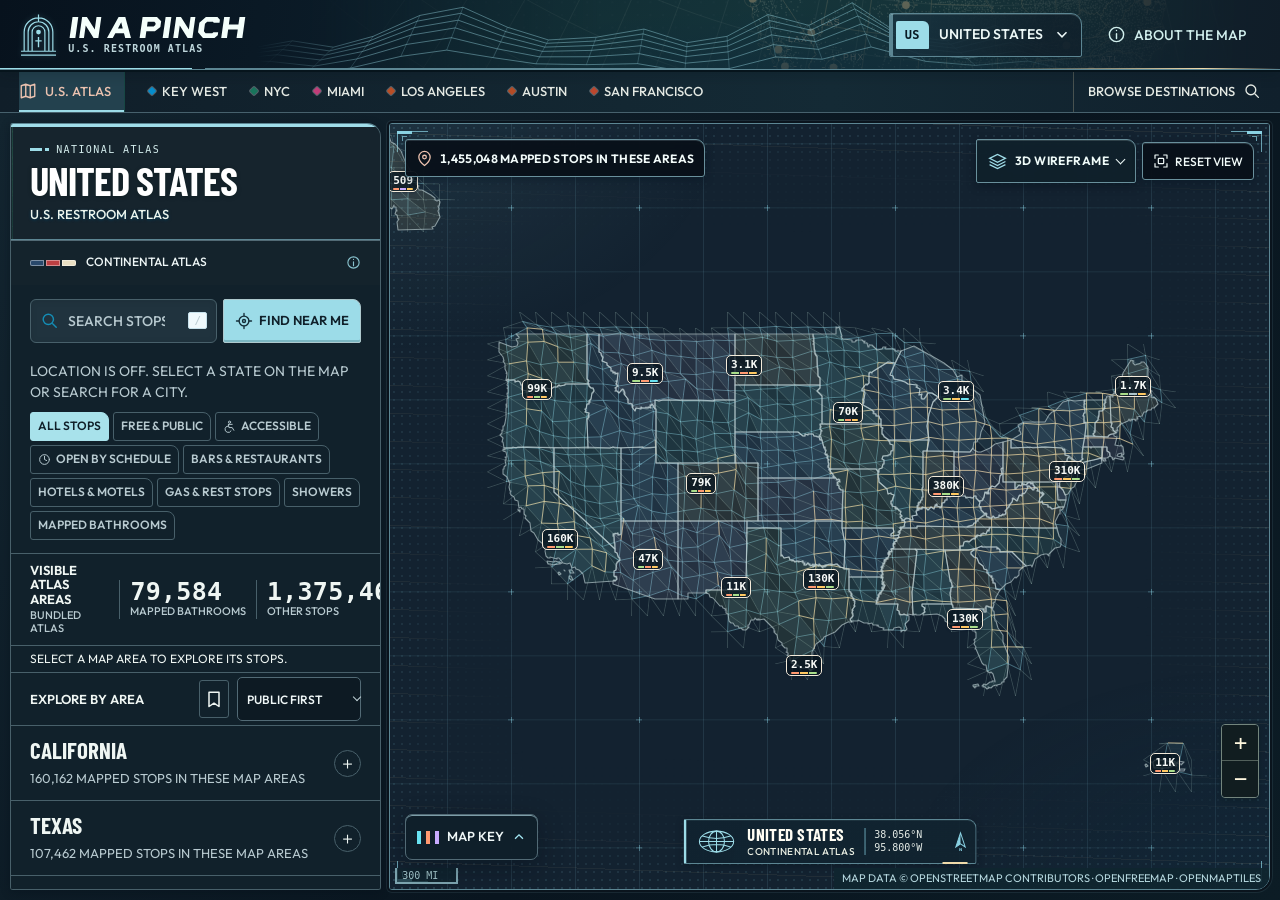
==== commit 0049a8e4: "ul" ====
--- a/index.html
+++ b/index.html
@@ -25,8 +25,12 @@
   <link rel="stylesheet" href="facility-icons.css">
   <link rel="stylesheet" href="map-atmosphere.css">
   <link rel="stylesheet" href="hud.css">
+  <link rel="stylesheet" href="stacked-stops.css">
   <link rel="stylesheet" href="hud-controls.css">
   <link rel="stylesheet" href="mobile-hud.css">
+  <link rel="stylesheet" href="world-hud.css">
+  <link rel="stylesheet" href="click-layout.css">
+  <link rel="stylesheet" href="map-layers.css">
 </head>
 <body data-city="us" data-map-style="wireframe" data-map-family="national" data-map-motif="meridian">
   <svg class="icon-library" xmlns="http://www.w3.org/2000/svg" aria-hidden="true">
@@ -46,11 +50,21 @@
 
   <div id="app" class="app" data-view="map">
     <header class="site-header">
+      <svg class="hud-horizon" aria-hidden="true" focusable="false" width="720" height="76" viewBox="0 0 720 76" preserveAspectRatio="none" fill="none">
+        <path class="horizon-latitudes" d="M0,52 32,45 68,52 103,40 144,17 182,8 221,30 257,44 299,41 341,32 379,47 414,40 450,16 486,28 524,3 567,39 607,45 650,28 690,49 730,53 M-4.6,55.5 28,49.5 64.7,56.1 100.2,44.9 141.7,23.3 180,14.6 219.3,34.7 255.5,47.7 297.8,45.2 340.2,37.3 378.7,51.5 414.3,45 450.9,22.5 487.6,33.2 526.3,9.8 570,43 610.5,48.8 654,33.5 694.3,53.2 734.6,57 M-9.9,59.6 23.5,54.6 60.9,60.8 97,50.5 139,30.5 177.7,22.2 217.3,40 253.7,51.9 296.4,50.1 339.3,43.4 378.4,56.5 414.6,50.7 452,30 489.5,39.2 529,17.6 573.4,47.6 614.6,53.1 658.5,39.8 699.2,58 739.8,61.6 M-15.8,64.1 18.4,60.3 56.6,66.1 93.4,56.8 136,38.7 175.1,30.7 215,46.1 251.7,56.6 294.9,55.5 338.3,50.3 378,62.3 414.9,57.1 453.2,38.4 491.6,45.9 532,26.4 577.3,52.7 619.1,58 663.7,46.8 704.7,63.5 745.6,66.8 M-23.3,70 11.9,67.6 51.1,72.8 88.7,64.9 132.1,49 171.8,41.5 212.1,53.8 249.2,62.6 292.9,62.5 337,59.1 377.5,69.6 415.4,65.3 454.7,49.2 494.3,54.4 535.8,37.6 582.2,59.3 624.9,64.2 670.2,55.9 711.8,70.4 753.1,73.4 M-32.9,77.3 3.7,76.9 44.2,81.3 82.9,75 127.3,62.1 167.6,55.2 208.5,63.5 246.1,70.3 290.4,71.2 335.4,70.1 376.9,78.8 415.9,75.6 456.7,62.7 497.6,65.2 540.6,51.7 588.5,67.6 632.2,72 678.4,67.2 720.7,79.2 762.6,81.7"/>
+        <path class="horizon-meridians" d="M0,52 -4.6,55.5 -9.9,59.6 -15.8,64.1 -23.3,70 -32.9,77.3 M32,45 28,49.5 23.5,54.6 18.4,60.3 11.9,67.6 3.7,76.9 M68,52 64.7,56.1 60.9,60.8 56.6,66.1 51.1,72.8 44.2,81.3 M103,40 100.2,44.9 97,50.5 93.4,56.8 88.7,64.9 82.9,75 M144,17 141.7,23.3 139,30.5 136,38.7 132.1,49 127.3,62.1 M182,8 180,14.6 177.7,22.2 175.1,30.7 171.8,41.5 167.6,55.2 M221,30 219.3,34.7 217.3,40 215,46.1 212.1,53.8 208.5,63.5 M257,44 255.5,47.7 253.7,51.9 251.7,56.6 249.2,62.6 246.1,70.3 M299,41 297.8,45.2 296.4,50.1 294.9,55.5 292.9,62.5 290.4,71.2 M341,32 340.2,37.3 339.3,43.4 338.3,50.3 337,59.1 335.4,70.1 M379,47 378.7,51.5 378.4,56.5 378,62.3 377.5,69.6 376.9,78.8 M414,40 414.3,45 414.6,50.7 414.9,57.1 415.4,65.3 415.9,75.6 M450,16 450.9,22.5 452,30 453.2,38.4 454.7,49.2 456.7,62.7 M486,28 487.6,33.2 489.5,39.2 491.6,45.9 494.3,54.4 497.6,65.2 M524,3 526.3,9.8 529,17.6 532,26.4 535.8,37.6 540.6,51.7 M567,39 570,43 573.4,47.6 577.3,52.7 582.2,59.3 588.5,67.6 M607,45 610.5,48.8 614.6,53.1 619.1,58 624.9,64.2 632.2,72 M650,28 654,33.5 658.5,39.8 663.7,46.8 670.2,55.9 678.4,67.2 M690,49 694.3,53.2 699.2,58 704.7,63.5 711.8,70.4 720.7,79.2 M730,53 734.6,57 739.8,61.6 745.6,66.8 753.1,73.4 762.6,81.7"/>
+      </svg>
       <a class="brand" href="index.html" data-national-overview aria-label="IN A PINCH home">
         <span class="brand-mark" aria-hidden="true">
           <svg viewBox="0 0 46 54" fill="none"><path d="M5 48V24a18 18 0 0 1 36 0v24M10 48V24a13 13 0 0 1 26 0v24M15 48V24a8 8 0 0 1 16 0v24M23 2v9M1 48h44M1 53h44" stroke="currentColor" stroke-width="1.5"/><circle cx="23" cy="24" r="3" fill="currentColor"/><path d="M23 30v13M19 35h8" stroke="currentColor" stroke-width="1.7"/></svg>
         </span>
-        <span class="brand-type"><span class="brand-name">IN A PINCH</span><span class="brand-tagline">U.S. restroom atlas</span></span>
+        <span class="brand-type"><span class="brand-name"><span class="sr-only">IN A PINCH</span><svg class="brand-lettering" width="176" height="24" viewBox="0 0 186 26" preserveAspectRatio="xMinYMid meet" aria-hidden="true" focusable="false">
+          <g fill="currentColor" fill-rule="evenodd" transform="translate(4) skewX(-8)">
+            <path d="M1 2h6v22H1zM11 24V2h5l10 13V2h5v22h-5L16 11v13z"/>
+            <path d="m40 24 9-22h7l9 22h-6l-2-5H48l-2 5Zm10-10h5l-2.5-6.5z"/>
+            <path d="M74 24V2h15l5 4.5v6l-5 4.5h-9v7Zm6-12h7l1.5-1.5v-2L87 7h-7zM98 2h6v22h-6zM109 24V2h5l10 13V2h5v22h-5l-10-13v13zM140 2h12l3 3v3h-6l-1-1h-6l-2 2v8l2 2h7l1-1h5v3l-3 3h-12l-6-6V8zM159 2h6v8h10V2h6v22h-6v-9h-10v9h-6z"/>
+          </g>
+        </svg></span><span class="brand-tagline">U.S. restroom atlas</span></span>
       </a>
       <div class="header-actions">
         <button id="city-picker-btn" class="destination city-picker-button" type="button" aria-haspopup="dialog"><span id="current-city-code">US</span><span id="current-city-name">United States</span><svg class="city-chevron" viewBox="0 0 20 20" fill="none" stroke="currentColor" stroke-width="1.7" aria-hidden="true"><path d="m5 7 5 5 5-5"/></svg></button>
@@ -90,7 +104,7 @@
           <div class="finder-controls">
           <label class="search-box" for="search-input">
             <svg class="icon"><use href="#icon-search"/></svg>
-            <input id="search-input" type="search" placeholder="Search this map area" autocomplete="off" aria-label="Search bathrooms by name, address, or area">
+            <input id="search-input" type="search" placeholder="Search stops" autocomplete="off" aria-label="Search bathrooms by name, address, or area">
             <kbd aria-hidden="true">/</kbd>
           </label>
           <button id="locate-btn" class="locate-button" type="button"><svg class="icon"><use href="#icon-location"/></svg><span>Find near me</span><span class="locate-button-accent" aria-hidden="true">✦</span></button>
@@ -120,7 +134,7 @@
           <p id="result-count" aria-live="polite">Finding your next stop…</p>
           <div class="result-actions">
             <button id="saved-btn" class="icon-button saved-filter" type="button" aria-label="Show saved places" title="SAVED PLACES" aria-pressed="false"><svg class="icon"><use href="#icon-bookmark"/></svg></button>
-            <label class="sort-control"><span class="sr-only">Sort bathrooms</span><select id="sort-select"><option value="recommended">PUBLIC FIRST</option><option value="distance">NEAREST FIRST</option><option value="rating">TOP RATED</option><option value="name">NAME A–Z</option></select></label>
+            <label class="sort-control"><span class="sr-only">Sort bathrooms</span><select id="sort-select"><option value="recommended">PUBLIC FIRST</option><option value="distance">NEAREST FIRST</option><option value="rating">MY TOP RATED</option><option value="name">NAME A–Z</option></select></label>
           </div>
         </div>
         <div id="result-list" class="result-list" aria-label="Bathroom results"></div>
@@ -140,19 +154,27 @@
           </div>
         </div>
         <div class="map-topbar">
-          <div class="map-caption"><svg class="icon" aria-hidden="true"><use href="#icon-pin"/></svg><span id="map-count">Loading atlas…</span></div>
+          <div class="map-caption"><svg class="icon" aria-hidden="true"><use href="#icon-pin"/></svg><span id="map-count">Loading atlas…</span><span id="map-count-compact" aria-hidden="true">Loading…</span></div>
           <div class="map-tools">
-            <div class="map-style-switch" role="group" aria-label="Map appearance"><button type="button" data-map-style-option="wireframe" aria-pressed="true"><svg viewBox="0 0 20 20" fill="none" stroke="currentColor" stroke-width="1.2" aria-hidden="true"><path d="M2 4h16v12H2zM2 10h16M7 4v12m6-12v12M2 4l16 12M18 4 2 16"/></svg>Wireframe</button><button type="button" data-map-style-option="city" aria-pressed="false">Daylight</button></div>
+            <details id="map-layer-picker" class="map-layer-picker">
+              <summary aria-label="Change map layer"><svg aria-hidden="true" width="19" height="19" viewBox="0 0 24 24" fill="none" stroke="currentColor" stroke-width="1.6"><path d="m2 8 10-5 10 5-10 5zM2 12l10 5 10-5M2 16l10 5 10-5"/></svg><span id="map-layer-name">3D wireframe</span><span class="layer-chevron" aria-hidden="true"></span></summary>
+              <div class="layer-options" role="group" aria-label="Map layers">
+                <button type="button" data-map-style-option="wireframe" aria-pressed="true"><i class="layer-sample sample-wire" aria-hidden="true"></i>3D wireframe</button>
+                <button type="button" data-map-style-option="city" aria-pressed="false"><i class="layer-sample sample-street" aria-hidden="true"></i>Daylight streets</button>
+                <button type="button" data-map-style-option="satellite" aria-pressed="false"><i class="layer-sample sample-aerial" aria-hidden="true"></i>Aerial imagery</button>
+              </div>
+            </details>
             <button id="reset-map-btn" class="map-reset" type="button" title="RESET TO THE NATIONWIDE MAP OR SELECTED CITY GUIDE"><svg class="icon"><use href="#icon-fit"/></svg><span>Reset view</span></button>
           </div>
         </div>
-        <div id="map-status" class="map-error" role="status" hidden></div>
+        <div id="aerial-notice" hidden><span id="aerial-message" role="status"></span><button type="button" id="aerial-retry" hidden>Retry</button></div>
+        <div id="map-status" class="map-error" hidden><span data-street-message role="status"></span><button type="button" data-retry-street aria-label="Retry loading street detail">Retry</button></div>
         <details class="map-legend map-key">
           <summary><span class="map-key-swatches" aria-hidden="true"><i></i><i></i><i></i></span>Map key<svg class="map-key-arrow" aria-hidden="true" viewBox="0 0 16 16" fill="none" stroke="currentColor" stroke-width="1.5"><path d="m3.5 10 4.5-4.5 4.5 4.5"/></svg></summary>
           <div class="map-key-panel" role="region" aria-label="Facility colors and access symbols" tabindex="0">
             <h2>Facilities</h2>
             <div id="facility-key-items" class="facility-key-items"></div>
-            <p class="map-key-group-note">A number beside an icon counts stops in that group.</p>
+            <p class="map-key-group-note">Numbers count nearby stops. Color ticks show the most common facility types in a mixed group.</p>
             <h3>Access marks</h3>
             <div class="map-key-access"><span><b aria-hidden="true">✓</b>Free / public</span><span><b aria-hidden="true">$</b>Admission required</span><span><b aria-hidden="true">?</b>Check access</span></div>
           </div>
@@ -175,12 +197,12 @@
     <h2 id="about-title">Good to know<br>before you go.</h2>
     <p class="about-lead">IN A PINCH maps restroom stops across the United States. Choose a state on the map, search for a town or open one of the 24 illustrated city guides.</p>
     <div class="about-grid">
-      <section><h3>Reading the atlas</h3><p>Each facility type has a color and symbol. The Map key identifies them. Numbered groups show stops in a wider area. Zoom in to see individual places. Neighborhood searches load community-mapped restrooms, gas stations, rest areas, restaurants, bars and other places with possible bathroom access. Some areas have few mapped stops.</p></section>
+      <section><h3>Reading the atlas</h3><p>Each facility type has a color and symbol. The Map key identifies them. In 3D wireframe, the regional mesh shows stop density. At street zoom, buildings use mapped footprints and generalized heights. Use the layers button for daylight streets or aerial photography. Zoom into numbered groups to choose an individual stop. Zoom in to see individual places. Neighborhood searches load community-mapped restrooms, gas stations, rest areas, restaurants, bars and other places with possible bathroom access. Some areas have few mapped stops.</p></section>
       <section><h3>Checking access</h3><p>“Mapped bathrooms” shows places with restroom evidence. The Showers filter shows stops where a source documents a shower. Check opening hours and fees with the operator. At venues marked “Bathroom unconfirmed,” ask staff about access. Pins may point to a building or park entrance. Directions open in Google Maps.</p></section>
       <section><h3>At a hotel</h3><p>Ask the front desk about lobby restrooms. Private guest-room showers generally require a booking. Hotel cards distinguish dining listed by the operator, dining mapped within the hotel footprint, and places nearby.</p></section>
       <section><h3>Reading the hours</h3><p id="about-hours">“Open by schedule” uses the posted restroom hours in the facility’s time zone. Access and hours can change.</p></section>
       <section><h3>Finding nearby stops</h3><p>Allow location access to center on nearby stops. You can also pan or choose a destination. Your location centers the map. Saved stops stay in this browser.</p></section>
-      <section><h3>Your ratings</h3><p>Rate a restroom you used, then sort by your highest-rated stops. Ratings stay in this browser on this device. You can change or clear them in the listing.</p></section>
+      <section><h3>Your ratings</h3><p>Personal stars stay on this device and power the rating sort. Open a listing to load public community scores or publish your own. Shared scores use public Nostr relays and a separate browser identity for each stop. A withdrawal updates the shared score. Other people may retain copies of earlier submissions.</p></section>
     </div>
     <p class="about-data-note"><strong id="total-count"></strong> · Directory reference <span id="checked-date">November 2026</span>.</p>
     <div class="about-source-links"><a id="about-data-link" href="data/atlas-sources.json" target="_blank" rel="noopener">Nationwide map sources</a><a href="https://www.openstreetmap.org/fixthemap" target="_blank" rel="noopener">Report a map issue</a></div>
--- a/place-detail.css
+++ b/place-detail.css
@@ -165,3 +165,13 @@
 .personal-rating .rating-star.selected { color:#805211; background:#fff0c4; border-color:#cfac58; }
 .personal-rating-note { font-size:.84rem; color:var(--sheet-muted); }
 @media(max-width:760px){.personal-rating .rating-star { min-width:44px; min-height:44px; }}
+
+.community-rating .community-score { margin:8px 0; font-variant-numeric:tabular-nums; }
+.community-rating .community-score strong { font-size:1.25rem; color:var(--sheet-ink); }
+.community-rating .community-note,.community-rating .community-status { margin-top:7px; color:var(--sheet-muted); font-size:.83rem; }
+.community-rating .community-controls { display:flex;gap:6px;flex-wrap:wrap;margin-top:9px; }
+.community-rating .community-controls button {
+  min-height:44px;padding:6px 10px;border:1px solid #647e7e;border-radius:3px 8px 3px 3px;
+  background:#e7f1eb;color:#19363b;font:600 .82rem/1.2 var(--font,system-ui);
+}
+.community-rating .community-status:empty { display:none; }
--- a/facility-icons.css
+++ b/facility-icons.css
@@ -19,36 +19,85 @@
 [data-facility=building] { --facility-deep:#4a5e66; --facility-light:#adc5cc; }
 [data-facility=mixed]    { --facility-deep:#4c4944; --facility-light:#f3ead9; }
 
-body[data-map-style] .map-pin[data-facility] {
-  --pin-color:var(--facility-deep); --marker-face:var(--facility-deep); --marker-ink:white; --marker-edge:#fffdf3;
-  background:var(--marker-face)!important; color:var(--marker-ink)!important;
-  border:2px solid var(--marker-edge)!important; border-radius:9px!important;
-  box-shadow:0 2px 6px #14252273!important;
+/* Centers identify the actual coordinates. Leaflet owns the transparent 44px
+   target and moves it; only its small, frosted center is painted. */
+#map :is(.pin-wrapper,.pin-cluster,.atlas-cluster) {
+  display:grid;place-items:center;grid-template-columns:minmax(0,1fr);
+  margin:0;padding:0;border:0;background:transparent;box-shadow:none;
 }
-body[data-map-style=wireframe] .map-pin[data-facility] {
-  --pin-color:var(--facility-light); --marker-face:var(--facility-light); --marker-ink:#152124; --marker-edge:#142126;
-  box-shadow:0 0 0 1.5px var(--facility-light),0 3px 7px #061215c4!important;
+#map :is(.map-pin,.map-count-symbol)[data-facility] {
+  --map-glass:rgb(8 20 29 / 73%);
+  --symbol-ink:var(--facility-light);
+  --count-ink:#f7faf7;
+  --edge-ink:var(--facility-light);
+  --focus-ink:#fff;
+  box-sizing:border-box;position:relative;
+  background:var(--map-glass)!important;color:var(--symbol-ink)!important;
+  border:1px solid var(--edge-ink)!important;
+  box-shadow:0 1px 2px #0b172e66!important;
 }
-body[data-map-style] .map-pin[data-facility]::after {
-  background:var(--marker-face); border-color:var(--marker-edge); border-width:2px;
+body[data-map-style=city] #map :is(.map-pin,.map-count-symbol)[data-facility] {
+  --map-glass:rgb(251 252 247 / 83%);--symbol-ink:var(--facility-deep);
+  --count-ink:#15242b;--edge-ink:var(--facility-deep);--focus-ink:#162533;
 }
-body[data-map-style] .map-pin[data-facility] .pin-access-mark {
-  background:#fffdf5; border:1px solid #445258; color:#152124; font:700 11px/1 var(--atlas-mono);
+body[data-map-style=city] #map .map-pin[data-facility=public] { --edge-ink:#846e00; }
+#map .pin-wrapper .map-pin {
+  display:grid;place-items:center;width:22px!important;height:22px!important;
+  padding:0;border-radius:50%!important;transform:none!important;
 }
-body[data-map-style] .map-pin[data-facility] .pin-rank {
-  background:#172124; border:1px solid #fffdf2; color:white;
+#map .map-pin::after {content:none;}
+#map .map-pin .pin-pictogram {display:grid;place-items:center;transform:none;}
+#map .map-pin .pin-pictogram svg {width:14px!important;height:14px!important;stroke-width:2!important;}
+#map .map-pin .pin-access-mark {
+  display:grid;place-items:center;box-sizing:border-box;
+  left:auto;right:-3px;bottom:-2px;width:10px;height:10px;transform:none;
+  border:1px solid var(--map-glass);border-radius:50%;background:var(--symbol-ink);color:#122028;
+  font:750 8px/1 system-ui,sans-serif;
 }
-body[data-map-style] .map-pin[data-facility].selected { outline:3px double #fff; outline-offset:4px; box-shadow:0 0 0 6px #192525!important; }
-
-body[data-map-style] :is(.atlas-cluster,.pin-cluster) > [data-facility] {
-  color:#fff; background:var(--facility-deep); border:1.5px solid white;
-  box-shadow:0 0 0 1px var(--facility-deep),0 2px 5px #071e1c70;
+body[data-map-style=city] #map .map-pin .pin-access-mark {color:white;}
+#map :is(.pin-cluster,.atlas-cluster) > .map-count-symbol {
+  display:inline-flex;align-items:center;justify-content:center;gap:2px;
+  justify-self:center;width:max-content;min-width:20px;height:21px;
+  padding:0 4px;border-radius:5px;white-space:nowrap;
+  font:700 11px/1 var(--atlas-mono,monospace);font-variant-numeric:tabular-nums;
 }
-body[data-map-style=wireframe] :is(.atlas-cluster,.pin-cluster) > [data-facility] {
-  color:#142023; background:var(--facility-light); border:1.5px solid #172124;
-  box-shadow:0 0 0 1px var(--facility-light),0 2px 8px #081316ab;
+#map .map-count-symbol :is(.cluster-total,.cluster-glyph,.cluster-mix) {
+  height:auto;width:auto;min-width:0;padding:0;box-shadow:none;border:0;background:none;
 }
-body[data-map-style] :is(.atlas-cluster,.pin-cluster) .cluster-glyph svg { width:14px; height:14px; stroke-width:1.75; }
+#map .map-count-symbol .cluster-total {color:var(--count-ink);font:inherit;line-height:1;}
+#map .map-count-symbol .cluster-glyph {display:inline-grid;place-items:center;color:var(--symbol-ink);}
+#map .map-count-symbol .cluster-glyph svg {width:11px;height:11px;stroke-width:2;}
+#map .map-count-symbol:has(.cluster-mix) {padding-bottom:2px;}
+#map .map-count-symbol .cluster-mix {
+  display:flex;position:absolute;inset:auto 4px 1px;gap:1px;height:2px;overflow:hidden;
+  border-radius:1px;pointer-events:none;
+}
+#map .cluster-mix i[data-facility] {display:block;flex:1;min-width:0;background:var(--facility-light);}
+body[data-map-style=city] #map .cluster-mix i[data-facility] {background:var(--facility-deep);}
+#map :is(.pin-wrapper,.pin-cluster,.atlas-cluster):focus-visible {outline:none;}
+#map .leaflet-marker-icon:is(:hover,:focus-visible) :is(.map-pin,.map-count-symbol),
+#map .map-pin[data-facility].selected {
+  outline:2px solid var(--focus-ink);outline-offset:1px;
+  box-shadow:0 0 0 3px var(--symbol-ink)!important;
+}
+@media (hover:hover) and (pointer:fine) {
+  /* Mouse users can point at the road or state immediately beside a symbol. */
+  #map :is(.pin-wrapper,.pin-cluster,.atlas-cluster) {pointer-events:none;}
+  #map :is(.map-pin,.map-count-symbol) {pointer-events:auto;}
+}
+@media (prefers-reduced-transparency:reduce), (prefers-contrast:more) {
+  #map :is(.map-pin,.map-count-symbol)[data-facility] {--map-glass:#10212c;}
+  body[data-map-style=city] #map :is(.map-pin,.map-count-symbol)[data-facility] {--map-glass:#fff;}
+}
+@media (prefers-reduced-motion:reduce) {
+  #map .leaflet-cluster-anim :is(.leaflet-marker-icon,.leaflet-cluster-spider-leg) {transition:none!important;}
+}
+@media (forced-colors:active) {
+  #map :is(.map-pin,.map-count-symbol)[data-facility] {
+    --map-glass:Canvas;--symbol-ink:ButtonText;--count-ink:CanvasText;--edge-ink:ButtonText;--focus-ink:Highlight;
+  }
+  #map .map-pin .pin-access-mark {background:Canvas;color:CanvasText;border-color:CanvasText;}
+}
 .card-category-icon[data-facility], .stop-category-icon[data-facility], .facility-key-icon {
   display:inline-grid; place-items:center; flex-shrink:0; color:#fff; background:var(--facility-deep);
   box-sizing:border-box; border-radius:4px;
@@ -105,14 +154,6 @@
   .map-key .facility-key-icon, .card-category-icon[data-facility], .stop-category-icon[data-facility] { border:1px solid CanvasText; }
 }
 
-/* Bands describe the mix inside a regional count without adding more markers. */
-body[data-map-style] :is(.atlas-cluster,.pin-cluster) > [data-facility=mixed] { position:relative; padding-bottom:4px; }
-body[data-map-style] :is(.atlas-cluster,.pin-cluster) .cluster-mix {
-  position:absolute; bottom:3px; inset-inline:5px; display:flex; gap:2px;
-  width:auto; height:3px; min-width:0; padding:0; background:transparent; border:0; box-shadow:none; border-radius:0; pointer-events:none;
-}
-.cluster-mix i[data-facility] { display:block; flex:1; min-width:0; border-radius:1px; background:var(--facility-light); }
-body[data-map-style=wireframe] .cluster-mix i[data-facility] { background:var(--facility-deep); }
 body .destination-from-search {
   display:flex; align-items:center; gap:8px; width:100%; min-height:47px; padding:9px var(--atlas-pad);
   border:0; border-bottom:1px solid #a9b5a6; background:#e5eadc; color:var(--atlas-action);
@@ -125,9 +166,6 @@
 }
 body .destination-from-search:hover { background:#d9e2d3; text-decoration:underline; text-underline-offset:3px; }
 body[data-map-style=city] .map-key .facility-key-icon { color:#fff; background:var(--facility-deep); border:1px solid var(--facility-light); }
-body[data-map-style] :is(.atlas-cluster,.pin-cluster) { grid-template-columns:minmax(0,1fr); }
 
 /* Gold outlines repeat the public-restroom glyph on the daytime map. */
-body[data-map-style=city] .map-pin[data-facility=public] { --marker-edge:var(--facility-light); }
-body[data-map-style=city] :is(.atlas-cluster,.pin-cluster) > [data-facility=public],
 body[data-map-style=city] .facility-key[data-facility=public] .facility-key-icon { border-color:var(--facility-light); }
--- a/stacked-stops.css
+++ b/stacked-stops.css
@@ -0,0 +1,13 @@
+.stacked-stops {
+  box-sizing:border-box;width:min(26rem,calc(100% - 28px));max-height:min(72dvh,32rem);padding:0;
+  border:1px solid var(--hud-etch,#8fd8d9);border-radius:4px 15px 4px 4px;
+  color:#edf6f4;background:#14242e;box-shadow:0 12px 44px #07121999;overflow:auto;
+}
+.stacked-stops::backdrop {background:#07111b88;}
+.stacked-stops header {display:flex;align-items:center;justify-content:space-between;gap:12px;padding:7px 13px;border-bottom:1px solid #506974;background:#10212b;position:sticky;top:0;}
+.stacked-stops h2 {margin:0;font:650 1.45rem/1.08 var(--atlas-title,system-ui);}
+.stacked-stops button {min-height:44px;color:inherit;background:transparent;border:0;font:inherit;text-transform:uppercase;}
+.stacked-stops header button {padding:0 8px;color:var(--hud-accent,#b3f3e9);}
+.stacked-stop-list button {display:grid;width:100%;gap:3px;padding:10px 15px;text-align:left;border-bottom:1px solid #39515d;overflow-wrap:break-word;}
+.stacked-stop-list button:is(:hover,:focus-visible) {background:#203d48;}
+.stacked-stop-list span {font-size:.8rem;color:#c0d4d9;}
--- a/world-hud.css
+++ b/world-hud.css
@@ -0,0 +1,224 @@
+/* A single illuminated seam traces the atlas housing. Artwork stays on the
+   housing and the controls, leaving the geographic layer and facility inks clear. */
+body {
+  --frame-light:color-mix(in srgb,var(--map-local-highlight,#76e5e7) 76%,#dafffa);
+  --frame-road:color-mix(in srgb,var(--map-local-ink,#ffd383) 67%,#ffe8bb);
+  --frame-line:color-mix(in srgb,var(--frame-light) 46%,#263d4b);
+  --frame-focus:#f8ffff;
+  --frame-surface:#10232f;
+  --frame-type:#edf8f7;
+}
+body[data-city] .app > .site-header {
+  color:var(--frame-type);background:linear-gradient(100deg,#07121d,#102735 61%,#101d28);
+  border-bottom:1px solid var(--frame-line);
+  box-shadow:0 2px 0 #06141c,0 4px 13px #03101838;
+}
+body[data-city] .app > .site-header::before {
+  inset:0 0 0 24%;opacity:.35;
+  background:radial-gradient(ellipse at 63% 165%,var(--map-local-water,#16485a),transparent 68%),
+    var(--city-art,none) 70% 53%/cover no-repeat;
+  mask-image:linear-gradient(90deg,transparent 0%,#000 30% 67%,transparent 97%);
+}
+body[data-city] .app > .site-header::after {
+  content:"";display:block;position:absolute;right:0;left:0;bottom:-1px;height:2px;
+  pointer-events:none;background:linear-gradient(90deg,var(--frame-light) 0 15%,transparent 15% 16%,var(--frame-line) 16% 57%,transparent 57% 77%,var(--frame-road) 94%,transparent);
+}
+.hud-horizon {
+  position:absolute;pointer-events:none;left:20%;top:0;width:64%;height:100%;z-index:0;
+  color:var(--frame-light);stroke:currentColor;stroke-width:.85;stroke-linejoin:round;
+  mask-image:linear-gradient(90deg,transparent,#000 14% 79%,transparent);
+}
+.horizon-latitudes {opacity:.49;}
+.horizon-meridians {opacity:.26;}
+body .site-header :is(.brand,.header-actions) {position:relative;z-index:1;}
+body .site-header .brand {gap:10px;align-items:center;}
+body[data-city] .site-header .brand .brand-mark {
+  color:var(--frame-light);
+  filter:drop-shadow(0 0 3px color-mix(in srgb,var(--frame-light) 24%,transparent));
+}
+body .site-header .brand .brand-name {display:block;line-height:0;color:#f4fffb;font-style:normal;}
+.brand-lettering {display:block;width:clamp(143px,14.3vw,204px);height:auto;}
+body .site-header .brand-tagline {color:#c2d8dc;font:550 10px/1.05 var(--atlas-mono,monospace);letter-spacing:.13em;}
+body .site-header .header-actions .city-picker-button {
+  border-color:var(--frame-line);border-radius:2px 11px 2px 2px;
+  background:linear-gradient(112deg,#183441ee,#10202bd9 76%);
+  box-shadow:inset 0 1px 0 #defcff29,inset 3px 0 0 var(--frame-line);
+  color:var(--frame-type);
+}
+body .site-header #current-city-code {
+  color:#091a23;background:var(--frame-light);border-radius:2px 6px 1px 1px;
+}
+body .site-header .about-button {color:#d1efed;}
+body .app .city-strip {
+  border-top:0;border-bottom:1px solid #47616d;
+  background:linear-gradient(90deg,#101e29,#142a35 65%,#10202c);
+}
+body .app .city-strip button:hover,body .app .city-strip .is-current {background:#23414e;}
+body .app .city-strip button.is-current {box-shadow:inset 0 -2px var(--frame-light);}
+body .app .city-shortcuts i {transform:rotate(45deg);width:6px;height:6px;border-radius:1px;}
+
+body[data-city] .workspace .area-intro {border-bottom:1px solid var(--frame-line);}
+body[data-city] .workspace .area-intro #area-level {
+  display:flex;align-items:center;gap:7px;color:#d4eded;letter-spacing:.14em;
+}
+body .area-intro #area-level::before {
+  content:"";display:inline-block;width:19px;height:3px;flex:none;
+  background:linear-gradient(90deg,var(--frame-light) 0 65%,transparent 65% 77%,var(--frame-light) 77%);
+}
+body .workspace .finder-controls .search-box:focus-within {outline:2px solid var(--frame-light);outline-offset:1px;}
+body .workspace .finder-controls .locate-button {
+  background:var(--frame-light);border-color:#aec9ce;color:#10212b;
+  border-radius:2px 8px 2px 2px;box-shadow:inset 0 -2px 0 #123e483d;
+}
+body .workspace .finder-controls .locate-button .icon {color:#132c37;}
+
+body .app .map-region .map-edition-plate {
+  border:1px solid var(--frame-line);border-left:3px solid var(--frame-light);
+  border-radius:2px 9px 2px 2px;background:linear-gradient(105deg,#102330f2,#112430ea);
+  box-shadow:inset 0 1px 0 #c2f3ff12,0 2px 7px #0310195c;
+}
+body .app .map-edition-plate .edition-etch {color:var(--frame-light);}
+body .app .map-edition-plate::after {background:var(--frame-road);}
+body .app .map-region .map-caption {
+  border-radius:2px 8px 2px 2px;color:#edf8f7;
+  box-shadow:inset 2px 0 0 var(--frame-light),0 2px 6px #03101944;
+}
+body .app .map-caption #map-count {font-variant-numeric:tabular-nums;}
+body #detail-panel .stop-head {
+  border-bottom:2px solid var(--facility-light);
+  background:linear-gradient(110deg,#0a1924 8%,#112733 59%,color-mix(in srgb,var(--map-local-paper,#172e40) 80%,#203e4a));
+}
+body #detail-panel .stop-head::after {
+  content:"";position:absolute;right:0;bottom:4px;height:2px;width:31%;pointer-events:none;
+  background:linear-gradient(90deg,transparent,var(--facility-light));
+}
+body #detail-panel .stop-head .stop-category {color:#d9eaee;font:600 .83rem/1.24 var(--atlas-mono,monospace);}
+body #detail-panel .stop-head #detail-title {color:#f8fffc;}
+body #detail-panel .stop-head .stop-area {color:#d0dfdf;}
+body #detail-panel #detail-close {
+  border:1px solid #90abb5;color:#efffff;background:#10212bed;
+  border-radius:2px 9px 2px 2px;box-shadow:inset 0 1px 0 #d9ffff36;
+}
+/* Dark-mode details keep the different access signals legible. Daylight uses the
+   existing paper reading surface, and aerial photography receives no overlay. */
+body[data-map-style=wireframe] #app #detail-panel {
+  --sheet-paper:#10232e;--sheet-ink:#eef8f6;--sheet-muted:#bdced2;
+  --sheet-deep:var(--frame-light);--sheet-line:#3b5360;
+  color:var(--sheet-ink);background:var(--sheet-paper);border-color:var(--frame-line);
+}
+body[data-map-style=wireframe] #detail-panel .stop-access {
+  color:var(--sheet-ink);background:#172c32;border-color:#4d716c;border-left-color:#8aded0;
+}
+body[data-map-style=wireframe] #detail-panel .stop-access:has([data-tone=unconfirmed]) {
+  background:#2a2a28;border-color:#756649;border-left-color:#efc47e;
+}
+body[data-map-style=wireframe] #detail-panel .stop-evidence,
+body[data-map-style=wireframe] #detail-panel .stop-hours-status {color:#a4efd8;}
+body[data-map-style=wireframe] #detail-panel .stop-evidence[data-tone=unconfirmed] {color:#ffdc9b;}
+body[data-map-style=wireframe] #detail-panel .stop-hours-status[data-state=closed] {color:#ffada8;}
+body[data-map-style=wireframe] #detail-panel .stop-buttons > * {
+  border-color:#617985;background:#192f3b;color:#effaf8;
+}
+body[data-map-style=wireframe] #detail-panel .stop-buttons [aria-pressed=true] {background:#294b57;}
+body[data-map-style=wireframe] #detail-panel .stop-sources {background:#142a35;}
+body[data-map-style=wireframe] #detail-panel :is(.stop-fact,.stop-dining li) {border-color:var(--sheet-line);}
+body[data-map-style=wireframe] #detail-panel .personal-rating button:not(.rating-star) {color:var(--sheet-deep);}
+
+@media(min-width:761px) {
+  body[data-city] .workspace {
+    background:linear-gradient(125deg,#132530,#09151f 57%,#0c1c25);gap:8px;
+  }
+  body[data-city] .workspace .sidebar {
+    border-radius:3px 14px 3px 3px;border-top-color:var(--frame-line);
+    box-shadow:inset 0 2px 0 #d3efff11,0 2px 9px #04101a66;
+  }
+  body .workspace .map-region {
+    border-color:var(--frame-line);border-radius:3px 3px 14px 3px;
+    box-shadow:0 0 0 2px #0a141d,0 0 0 3px #68899527;
+  }
+  body .workspace .area-counts .area-count-item strong {font-family:var(--atlas-mono,monospace);font-variant-numeric:tabular-nums;}
+  body .app .site-header .brand-type {gap:4px;}
+}
+@media(max-width:760px),(max-width:960px) and (max-height:540px) and (pointer:coarse) {
+  body .site-header .brand {gap:6px;}
+  .brand-lettering {width:clamp(103px,29.4vw,137px);}
+  body .site-header .brand-tagline {font-size:8px;letter-spacing:.065em;}
+  .hud-horizon {left:23%;width:65%;opacity:.67;}
+  body #app[data-mobile-hud] .workspace .sidebar {
+    border-radius:3px 16px 3px 3px;border-color:var(--frame-line);
+    box-shadow:inset 0 1px 0 #c6efff25,0 5px 24px #06151f99;
+  }
+  body #app[data-mobile-hud] .workspace .mobile-hud-bar {
+    color:var(--frame-type);border-bottom:1px solid var(--frame-line);
+    background:linear-gradient(112deg,#102632 5%,#1b3541 58%,#10212c);
+  }
+  body #app[data-mobile-hud] .mobile-hud-grip {
+    width:19px;height:7px;border-radius:0;
+    background:repeating-linear-gradient(115deg,transparent 0 2px,var(--frame-light) 2px 4px,transparent 4px 6px);
+  }
+  body #app[data-mobile-hud] #mobile-hud-views .view-switch button::before {border-radius:2px 7px 2px 2px;}
+  body #app[data-mobile-hud] #mobile-hud-views .view-switch button[aria-pressed=true] {color:#f1fffc;}
+  body #app[data-mobile-hud] #mobile-hud-views .view-switch button[aria-pressed=true]::before {
+    border-color:var(--frame-line);background:#24414d;box-shadow:inset 0 -2px 0 var(--frame-light);
+  }
+  body #app[data-mobile-hud] .sidebar .finder-controls .search-box {border-radius:2px 8px 2px 2px;}
+  body #app[data-mobile-hud] .sidebar .finder-controls .locate-button {
+    color:#102331;background:var(--frame-light);border-radius:2px 8px 2px 2px;box-shadow:inset 0 -2px 0 #15445740;
+  }
+  body[data-map-style=wireframe] #app[data-mobile-hud] .sidebar .finder-controls .search-box {
+    background:#142d39;border-color:#6d8993;color:#ebf8f5;
+  }
+  body[data-map-style=wireframe] #app[data-mobile-hud] .sidebar .search-box :is(input,.icon) {color:#f1fbf8;}
+  body[data-map-style=wireframe] #app[data-mobile-hud] .sidebar .search-box input::placeholder {color:#bdcfd3;}
+  body #app[data-mobile-hud] #detail-panel {border-top:2px solid var(--frame-light);border-radius:3px 15px 0 0;}
+  body #app[data-mobile-hud][data-view=list] .workspace .sidebar {border-radius:0;}
+}
+@media(max-width:359px) {
+  body .site-header .brand .brand-mark,body .site-header .brand .brand-mark svg {width:19px;}
+  body .site-header .brand .brand-type {gap:3px;}
+  .brand-lettering {width:95px;}
+}
+@media(prefers-reduced-transparency:reduce),(prefers-contrast:more) {
+  body .app .map-region .map-edition-plate,body #detail-panel #detail-close,
+  body .site-header .header-actions .city-picker-button {background:#112430;}
+  .hud-horizon {opacity:.4;}
+}
+@media(forced-colors:active) {
+  .hud-horizon,body[data-city] .app > .site-header::before,body[data-city] .app > .site-header::after {display:none;}
+  .brand-lettering {color:CanvasText;forced-color-adjust:auto;}
+  body #detail-panel .stop-head,body .site-header .header-actions .city-picker-button {border-color:ButtonText;}
+  body #app[data-mobile-hud] #mobile-hud-views .view-switch button[aria-pressed=true] {outline:2px solid Highlight;}
+}
+
+/* Small screens get a compact number while assistive technology retains the
+   precise count and its geographic qualification. Wrapped provider credits
+   reserve their actual measured height under the map controls. */
+#map-count-compact {display:none;}
+body[data-map-style=city] #app:not([data-mobile-hud]) .sidebar .filters .filter-chip[aria-pressed=false] {
+  color:#334e59;-webkit-text-fill-color:currentColor;background:#f3f7ee;border-color:#8a9fa2;
+  transition:none;
+}
+body[data-map-style=city] #app:not([data-mobile-hud]) .sidebar .filters .filter-chip[aria-pressed=false]:hover {
+  color:#172f39;background:#e3ece5;
+}
+body[data-map-style] #app:not([data-mobile-hud]) .map-region .map-key {
+  bottom:max(24px,calc(var(--map-credit-height,20px) + 7px));
+}
+body #app:not([data-mobile-hud]) #detail-panel {max-height:calc(100% - 103px - var(--map-credit-height,20px));}
+#app[data-mobile-hud] .map-caption #map-count {
+  position:absolute;width:1px;height:1px;overflow:hidden;clip-path:inset(50%);white-space:nowrap;
+}
+#app[data-mobile-hud] .map-caption #map-count-compact {
+  display:block;font:650 .73rem/1.1 var(--atlas-mono,monospace);white-space:nowrap;font-variant-numeric:tabular-nums;
+}
+body #app[data-mobile-hud][data-view=map] .map-region .map-key {
+  bottom:calc(var(--hud-tray-clearance) + max(22px,var(--map-credit-height,27px) + 8px));
+}
+@media(max-width:359px) {
+  #app[data-mobile-hud] .map-caption #map-count-compact {font-size:10px;}
+  body[data-area-level=country] #app[data-mobile-hud] .site-header #current-city-name {font-size:0;}
+  body[data-area-level=country] #app[data-mobile-hud] .site-header #current-city-name::after {content:"U.S. ATLAS";font-size:11px;}
+}
+@media(orientation:landscape) and (max-height:540px) {
+  body #app[data-mobile-hud][data-view=map] .map-region .map-key {bottom:max(20px,calc(var(--map-credit-height,20px) + 6px));}
+}
--- a/click-layout.css
+++ b/click-layout.css
@@ -0,0 +1,68 @@
+/* Leaflet tooltip panes are absolutely positioned and have no intrinsic width.
+   Size the label from its text; use the real map width only as an upper bound.
+   Leaflet owns transform (or left/top in its 2D fallback), so fit offsets
+   are added to the directional margins used by its native tooltip arrows. */
+body #map .leaflet-tooltip {
+  width: max-content;
+  max-width: min(19rem, calc(var(--tooltip-map-width, 100vw) - 16px));
+  margin-left: calc(var(--tooltip-gap-x, 0px) + var(--tooltip-shift-x, 0px));
+  margin-top: calc(var(--tooltip-gap-y, 0px) + var(--tooltip-shift-y, 0px));
+  white-space: normal;
+  word-break: normal;
+  overflow-wrap: break-word;
+  text-align: start;
+}
+body #map .leaflet-tooltip-left { --tooltip-gap-x:-6px; }
+body #map .leaflet-tooltip-right { --tooltip-gap-x:6px; }
+body #map .leaflet-tooltip-top { --tooltip-gap-y:-6px; }
+body #map .leaflet-tooltip-bottom { --tooltip-gap-y:6px; }
+body #map .leaflet-tooltip:is(.leaflet-tooltip-top,.leaflet-tooltip-bottom)::before {
+  left: var(--tooltip-arrow-x, 50%);
+}
+body #map .leaflet-tooltip[data-edge-fit]::before { display:none; }
+body #map .leaflet-tooltip[data-anchor-outside] { visibility:hidden; }
+@media (hover:none) {
+  #app.detail-open #map .place-tooltip { visibility:hidden; }
+}
+
+/* Large font settings and long business/source names get their own row before
+   the link text can collapse around a fixed-width icon or adjacent action. */
+#detail-panel .stop-sheet { min-inline-size:0; }
+#detail-panel .stop-address > div { min-inline-size:0; overflow-wrap:break-word; }
+#detail-panel .stop-buttons {
+  display:grid;
+  grid-template-columns:repeat(auto-fit,minmax(min(100%,5.6em),1fr));
+}
+#detail-panel .stop-buttons > * { overflow-wrap:normal; word-break:normal; }
+#detail-panel .stop-source-links { grid-template-columns:minmax(0,1fr); }
+#detail-panel :is(.stop-contact,.stop-source-links,.stop-dining) a {
+  max-inline-size:100%;
+  justify-content:flex-start;
+  overflow-wrap:break-word;
+}
+#detail-panel :is(.stop-contact,.stop-source-links,.stop-dining) a > .stop-link-text {
+  color:inherit;
+  font:inherit;
+  min-inline-size:0;
+  overflow-wrap:anywhere;
+}
+
+/* A result sheet is read over the same list; the list keeps its scroll box. */
+#app.result-preview .workspace::after {
+  content:'';position:absolute;inset:0;z-index:880;background:rgb(7 17 22 / 40%);
+}
+#app.result-preview #detail-panel { z-index:980; }
+#app[data-mobile-hud].result-preview .sidebar { visibility:visible; }
+#detail-panel .stop-show-on-map {
+  display:flex;align-items:center;justify-content:center;gap:.45rem;width:100%;min-height:44px;
+  margin-top:7px;padding:6px 10px;border:1px solid var(--sheet-line);border-radius:4px;
+  background:var(--sheet-paper);color:var(--sheet-deep);font-weight:650;
+}
+
+#detail-panel .stop-head-foot {display:flex;align-items:center;justify-content:space-between;gap:6px 15px;flex-wrap:wrap;margin-top:5px;}
+#detail-panel .stop-head-foot .stop-area {margin:0;flex:1 1 8em;}
+#detail-panel .profile-ratings-link {
+  display:inline-flex;align-items:center;gap:5px;min-height:44px;color:#f4faf9;background:transparent;
+  border:0;padding:0 4px;font:640 12px/1.2 var(--font,system-ui);text-decoration:underline;text-underline-offset:3px;
+}
+#detail-panel .profile-ratings-link span {color:var(--hud-accent,#9fe3ed);font-size:19px;}
--- a/map-layers.css
+++ b/map-layers.css
@@ -0,0 +1,62 @@
+/* One layer switch keeps the map edge clear on small screens. */
+.map-layer-picker {position:relative;line-height:1;pointer-events:auto;color:#effbf9;}
+.map-layer-picker > summary,.map-layer-picker .layer-options {
+  border:1px solid var(--hud-etch,#78aeb6);background:#10212bef;background:color-mix(in srgb,#10212b 92%,transparent);
+  backdrop-filter:blur(12px);-webkit-backdrop-filter:blur(12px);box-shadow:inset 0 1px #e4fafa26,0 3px 10px #030c196b;
+  border-radius:2px 9px 2px 2px;
+}
+.map-layer-picker > summary {
+  min-height:44px;padding:0 11px;display:flex;align-items:center;gap:8px;list-style:none;
+  font:650 12px/1.1 var(--font,system-ui);letter-spacing:.035em;cursor:pointer;user-select:none;
+}
+.map-layer-picker > summary::-webkit-details-marker {display:none;}
+.map-layer-picker > summary svg {color:var(--hud-accent,#8de6ed);flex:none;}
+.layer-chevron {width:7px;height:7px;border-right:1.5px solid currentColor;border-bottom:1.5px solid currentColor;transform:translateY(-2px) rotate(45deg);}
+.map-layer-picker[open] .layer-chevron {transform:translateY(2px) rotate(225deg);}
+.map-layer-picker .layer-options {position:absolute;z-index:5;right:0;top:calc(100% + 4px);width:max-content;max-width:calc(100vw - 25px);padding:4px;}
+.map-layer-picker:not([open]) .layer-options {display:none;}
+.layer-options button {
+  width:100%;min-height:44px;padding:5px 12px 5px 5px;border:1px solid transparent;display:flex;align-items:center;gap:10px;
+  color:#f1f8f7;background:transparent;font:600 13px/1.2 var(--font,system-ui);text-align:left;
+}
+.layer-options button[aria-pressed=true] {background:#213b44;border-color:var(--hud-etch,#7dacae);}
+.layer-options button[aria-pressed=true]::after {content:"✓";margin-left:auto;color:#baf0df;}
+.layer-options button:is(:focus-visible,:hover) {background:#304850;}
+.layer-sample {display:block;flex:none;width:34px;height:28px;border:1px solid #91b7b9;border-radius:1px 5px 1px 1px;}
+.sample-wire {background:repeating-linear-gradient(30deg,transparent 0 7px,#78cae0 7px 8px),repeating-linear-gradient(-32deg,#10232d 0 6px,#468d94 6px 7px);}
+.sample-street {background:linear-gradient(119deg,transparent 0 49%,#9c754e 49% 57%,transparent 57%),repeating-linear-gradient(24deg,#e6e7cb 0 4px,#9daaa0 4px 5px);}
+.sample-aerial {background:#28545b url('assets/key-west-background-poster.jpg') center/cover;}
+#aerial-notice:not([hidden]) {
+  position:absolute;z-index:710;right:10px;top:68px;width:max-content;max-width:min(27rem,calc(100% - 20px));
+  display:flex;align-items:center;gap:9px;padding:6px 10px;background:#0c1929ec;color:#eef5f4;
+  border:1px solid #85a9af;border-radius:3px;font:540 12px/1.35 var(--font,system-ui);
+}
+#aerial-retry {min-height:44px;background:transparent;color:#a2f4ed;text-decoration:underline;border:0;}
+.map-region:has(#map-layer-picker[open]) #aerial-notice {visibility:hidden;}
+body[data-map-style=satellite] .leaflet-aerial-imagery-pane img {filter:none;mix-blend-mode:normal;opacity:1;}
+body[data-map-style=satellite] #map-status {display:none;}
+body[data-map-style=wireframe] .site-header {border-bottom-color:var(--hud-accent);}
+body[data-map-style=wireframe] .brand-mark {filter:drop-shadow(0 0 4px color-mix(in srgb,var(--hud-accent) 40%,transparent));}
+#app[data-mobile-hud] .workspace .map-topbar .map-tools {flex-shrink:0;align-items:center;}
+#app[data-mobile-hud] .map-layer-picker > summary {font-size:11px;padding:0 8px;gap:6px;}
+#app[data-mobile-hud] .map-layer-picker > summary svg {width:16px;height:16px;}
+#app[data-mobile-hud] .map-layer-picker .layer-options button {font-size:13px;}
+@media (prefers-reduced-transparency:reduce),(prefers-contrast:more) {
+  .map-layer-picker > summary,.map-layer-picker .layer-options,#aerial-notice:not([hidden]) {background:#10212b;backdrop-filter:none;-webkit-backdrop-filter:none;}
+}
+@media (forced-colors:active) {
+  .map-layer-picker > summary,.map-layer-picker .layer-options,.layer-options button,.layer-sample {border-color:CanvasText;}
+  .layer-options button[aria-pressed=true] {outline:2px solid Highlight;outline-offset:-2px;}
+}
+
+body[data-map-style] #app .map-region #map-status:not([hidden]) {
+  display:flex;align-items:center;gap:7px;position:absolute;top:65px;left:9px;right:auto;
+  width:max-content;max-width:calc(100% - 18px);min-height:33px;border-radius:2px 8px 2px 2px;
+  background:#17252fef;border:1px solid #62787d;padding:2px 5px 2px 9px;box-shadow:none;
+  color:#e4eded;font:560 11px/1.25 var(--font,system-ui);letter-spacing:.02em;
+}
+#map-status button {min-height:36px;min-width:44px;border:0;background:transparent;color:#a6ece9;text-decoration:underline;text-underline-offset:3px;}
+#app[data-mobile-hud] #map-status button {min-height:44px;}
+body[data-map-style=satellite] #app .map-region #map-status:not([hidden]),
+body #app[data-mobile-hud].detail-open .map-region :is(#map-status,#aerial-notice):not([hidden]),
+body #app .map-region:has(#map-layer-picker[open]) #map-status:not([hidden]) {display:none;}
